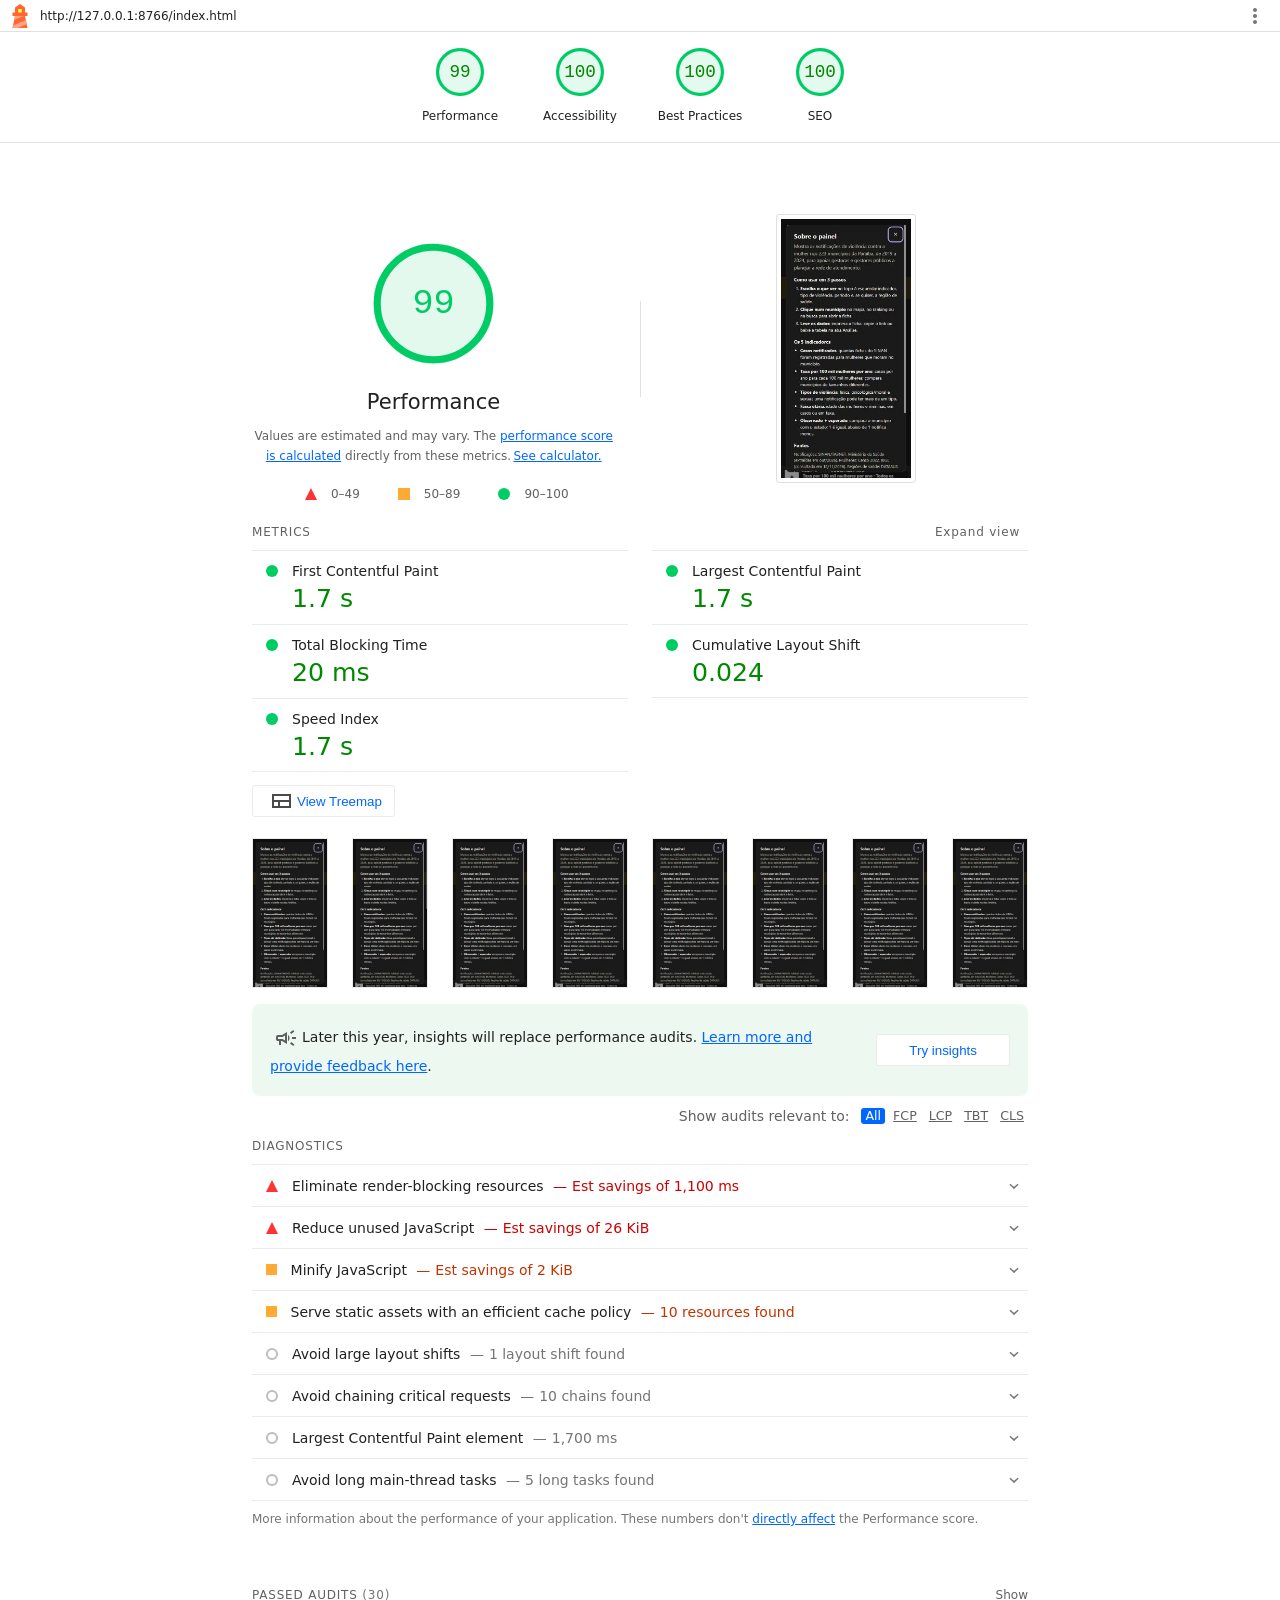
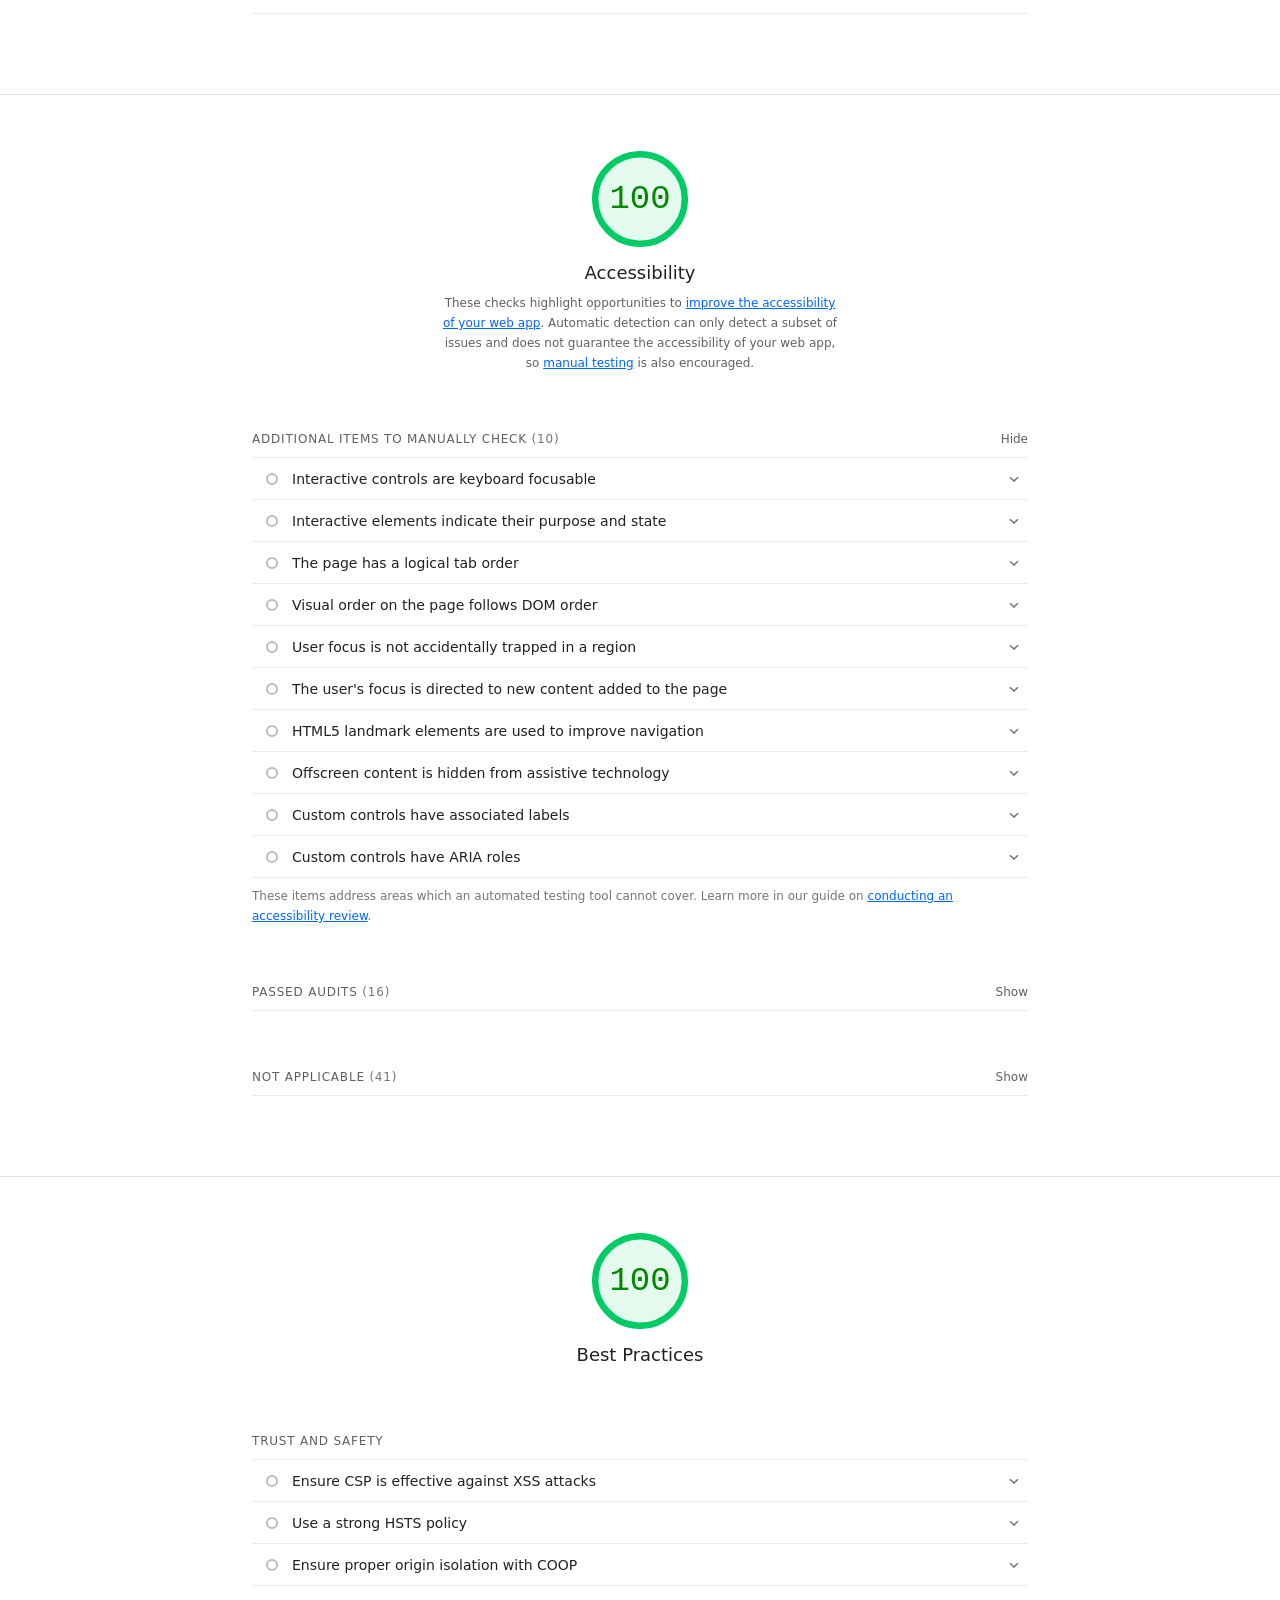
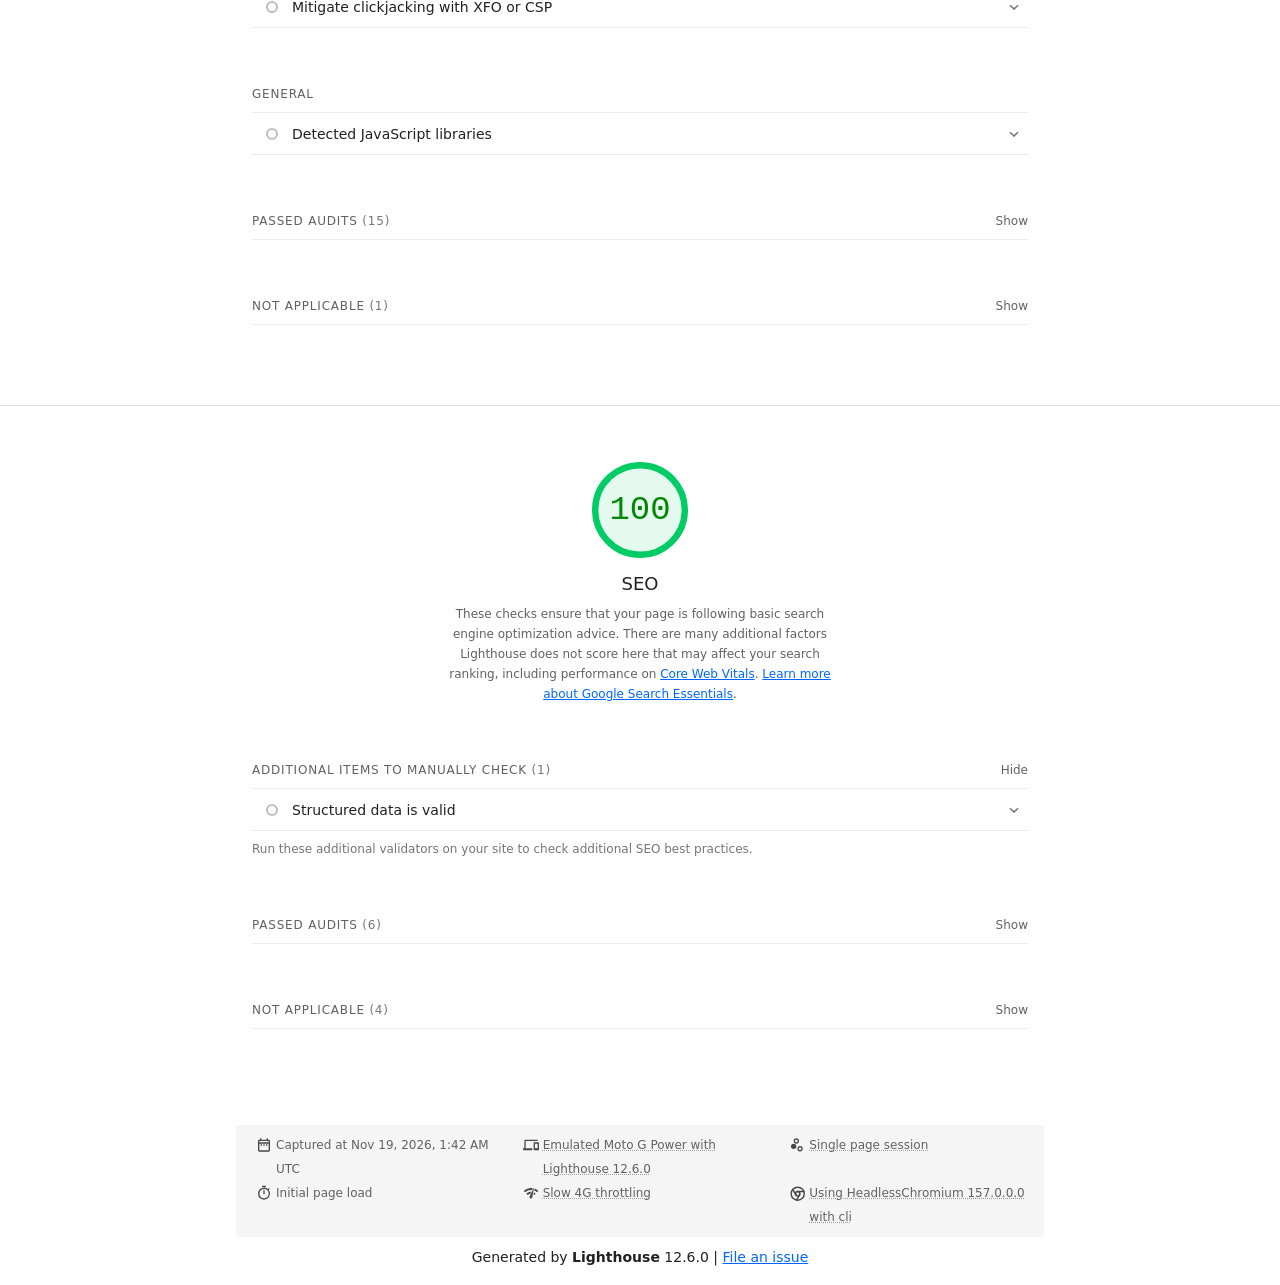
==== docs/lighthouse/lighthouse_celular.report.html @ 04453653 "Qualidade: relatórios do Lighthouse (celular 99, computador 100, acessibilidade 100) Co-Authored-By:" ====
<!--
@license
Copyright 2018 Google LLC
SPDX-License-Identifier: Apache-2.0
-->
<!doctype html>
<html lang="en">
<head>
  <meta charset="utf-8">
  <meta name="viewport" content="width=device-width, initial-scale=1, minimum-scale=1">
  <link rel="icon" href='data:image/svg+xml;utf8,<svg fill="none" xmlns="http://www.w3.org/2000/svg" viewBox="0 0 48 48"><path d="m14 7 10-7 10 7v10h5v7h-5l5 24H9l5-24H9v-7h5V7Z" fill="%23F63"/><path d="M31.561 24H14l-1.689 8.105L31.561 24ZM18.983 48H9l1.022-4.907L35.723 32.27l1.663 7.98L18.983 48Z" fill="%23FFA385"/><path fill="%23FF3" d="M20.5 10h7v7h-7z"/></svg>'>
  <title>Lighthouse Report</title>
  <style>body {margin: 0}</style>
</head>
<body>
  <noscript>Lighthouse report requires JavaScript. Please enable.</noscript>

  <div id="lh-log"></div>

  <script>window.__LIGHTHOUSE_JSON__ = {"lighthouseVersion":"12.6.0","requestedUrl":"http://127.0.0.1:8766/index.html","mainDocumentUrl":"http://127.0.0.1:8766/index.html","finalDisplayedUrl":"http://127.0.0.1:8766/index.html","finalUrl":"http://127.0.0.1:8766/index.html","fetchTime":"2026-11-19T01:42:43.142Z","gatherMode":"navigation","runWarnings":[],"userAgent":"Mozilla/5.0 (Windows NT 10.0; Win64; x64) AppleWebKit/537.36 (KHTML, like Gecko) HeadlessChrome/157.0.0.0 Safari/537.36","environment":{"networkUserAgent":"Mozilla/5.0 (Linux; Android 11; moto g power (2022)) AppleWebKit/537.36 (KHTML, like Gecko) Chrome/119.0.0.0 Mobile Safari/537.36","hostUserAgent":"Mozilla/5.0 (Windows NT 10.0; Win64; x64) AppleWebKit/537.36 (KHTML, like Gecko) HeadlessChrome/157.0.0.0 Safari/537.36","benchmarkIndex":2734.5,"credits":{"axe-core":"4.14.1"}},"audits":{"is-on-https":{"id":"is-on-https","title":"Uses HTTPS","description":"All sites should be protected with HTTPS, even ones that don't handle sensitive data. This includes avoiding [mixed content](https://developers.google.com/web/fundamentals/security/prevent-mixed-content/what-is-mixed-content), where some resources are loaded over HTTP despite the initial request being served over HTTPS. HTTPS prevents intruders from tampering with or passively listening in on the communications between your app and your users, and is a prerequisite for HTTP/2 and many new web platform APIs. [Learn more about HTTPS](https://developer.chrome.com/docs/lighthouse/pwa/is-on-https/).","score":1,"scoreDisplayMode":"binary","details":{"type":"table","headings":[],"items":[]}},"redirects-http":{"id":"redirects-http","title":"Redirects HTTP traffic to HTTPS","description":"Make sure that you redirect all HTTP traffic to HTTPS in order to enable secure web features for all your users. [Learn more](https://developer.chrome.com/docs/lighthouse/pwa/redirects-http/).","score":null,"scoreDisplayMode":"notApplicable"},"viewport":{"id":"viewport","title":"Has a `\u003cmeta name=\"viewport\">` tag with `width` or `initial-scale`","description":"A `\u003cmeta name=\"viewport\">` not only optimizes your app for mobile screen sizes, but also prevents [a 300 millisecond delay to user input](https://developer.chrome.com/blog/300ms-tap-delay-gone-away/). [Learn more about using the viewport meta tag](https://developer.chrome.com/docs/lighthouse/pwa/viewport/).","score":1,"scoreDisplayMode":"metricSavings","warnings":[],"metricSavings":{"INP":0},"details":{"type":"debugdata","viewportContent":"width=device-width, initial-scale=1"},"guidanceLevel":3},"first-contentful-paint":{"id":"first-contentful-paint","title":"First Contentful Paint","description":"First Contentful Paint marks the time at which the first text or image is painted. [Learn more about the First Contentful Paint metric](https://developer.chrome.com/docs/lighthouse/performance/first-contentful-paint/).","score":0.92,"scoreDisplayMode":"numeric","numericValue":1704.7705999999998,"numericUnit":"millisecond","displayValue":"1.7 s","scoringOptions":{"p10":1800,"median":3000}},"largest-contentful-paint":{"id":"largest-contentful-paint","title":"Largest Contentful Paint","description":"Largest Contentful Paint marks the time at which the largest text or image is painted. [Learn more about the Largest Contentful Paint metric](https://developer.chrome.com/docs/lighthouse/performance/lighthouse-largest-contentful-paint/)","score":0.99,"scoreDisplayMode":"numeric","numericValue":1704.7705999999998,"numericUnit":"millisecond","displayValue":"1.7 s","scoringOptions":{"p10":2500,"median":4000}},"first-meaningful-paint":{"id":"first-meaningful-paint","title":"First Meaningful Paint","description":"First Meaningful Paint measures when the primary content of a page is visible. [Learn more about the First Meaningful Paint metric](https://developer.chrome.com/docs/lighthouse/performance/first-meaningful-paint/).","score":null,"scoreDisplayMode":"notApplicable"},"speed-index":{"id":"speed-index","title":"Speed Index","description":"Speed Index shows how quickly the contents of a page are visibly populated. [Learn more about the Speed Index metric](https://developer.chrome.com/docs/lighthouse/performance/speed-index/).","score":1,"scoreDisplayMode":"numeric","numericValue":1704.7705999999998,"numericUnit":"millisecond","displayValue":"1.7 s","scoringOptions":{"p10":3387,"median":5800}},"screenshot-thumbnails":{"id":"screenshot-thumbnails","title":"Screenshot Thumbnails","description":"This is what the load of your site looked like.","score":1,"scoreDisplayMode":"informative","details":{"type":"filmstrip","scale":3000,"items":[{"timing":375,"timestamp":527697035999,"data":"[data-uri]"},{"timing":750,"timestamp":527697410999,"data":"[data-uri]"},{"timing":1125,"timestamp":527697785999,"data":"[data-uri]"},{"timing":1500,"timestamp":527698160999,"data":"[data-uri]"},{"timing":1875,"timestamp":527698535999,"data":"[data-uri]"},{"timing":2250,"timestamp":527698910999,"data":"[data-uri]"},{"timing":2625,"timestamp":527699285999,"data":"[data-uri]"},{"timing":3000,"timestamp":527699660999,"data":"[data-uri]"}]}},"final-screenshot":{"id":"final-screenshot","title":"Final Screenshot","description":"The last screenshot captured of the pageload.","score":1,"scoreDisplayMode":"informative","details":{"type":"screenshot","timing":771,"timestamp":527697431916,"data":"[data-uri]"}},"total-blocking-time":{"id":"total-blocking-time","title":"Total Blocking Time","description":"Sum of all time periods between FCP and Time to Interactive, when task length exceeded 50ms, expressed in milliseconds. [Learn more about the Total Blocking Time metric](https://developer.chrome.com/docs/lighthouse/performance/lighthouse-total-blocking-time/).","score":1,"scoreDisplayMode":"numeric","numericValue":23.5,"numericUnit":"millisecond","displayValue":"20 ms","scoringOptions":{"p10":200,"median":600}},"max-potential-fid":{"id":"max-potential-fid","title":"Max Potential First Input Delay","description":"The maximum potential First Input Delay that your users could experience is the duration of the longest task. [Learn more about the Maximum Potential First Input Delay metric](https://developer.chrome.com/docs/lighthouse/performance/lighthouse-max-potential-fid/).","score":0.97,"scoreDisplayMode":"numeric","numericValue":95,"numericUnit":"millisecond","displayValue":"100 ms"},"cumulative-layout-shift":{"id":"cumulative-layout-shift","title":"Cumulative Layout Shift","description":"Cumulative Layout Shift measures the movement of visible elements within the viewport. [Learn more about the Cumulative Layout Shift metric](https://web.dev/articles/cls).","score":1,"scoreDisplayMode":"numeric","numericValue":0.02432370635101868,"numericUnit":"unitless","displayValue":"0.024","scoringOptions":{"p10":0.1,"median":0.25},"details":{"type":"debugdata","items":[{"cumulativeLayoutShiftMainFrame":0.02432370635101868,"newEngineResultDiffered":false}]}},"errors-in-console":{"id":"errors-in-console","title":"No browser errors logged to the console","description":"Errors logged to the console indicate unresolved problems. They can come from network request failures and other browser concerns. [Learn more about this errors in console diagnostic audit](https://developer.chrome.com/docs/lighthouse/best-practices/errors-in-console/)","score":1,"scoreDisplayMode":"binary","details":{"type":"table","headings":[],"items":[]}},"server-response-time":{"id":"server-response-time","title":"Initial server response time was short","description":"Keep the server response time for the main document short because all other requests depend on it. [Learn more about the Time to First Byte metric](https://developer.chrome.com/docs/lighthouse/performance/time-to-first-byte/).","score":1,"scoreDisplayMode":"metricSavings","numericValue":1.9749999999999999,"numericUnit":"millisecond","displayValue":"Root document took 0 ms","metricSavings":{"FCP":0,"LCP":0},"details":{"type":"opportunity","headings":[{"key":"url","valueType":"url","label":"URL"},{"key":"responseTime","valueType":"timespanMs","label":"Time Spent"}],"items":[{"url":"http://127.0.0.1:8766/index.html","responseTime":1.9749999999999999}],"overallSavingsMs":0},"guidanceLevel":1},"interactive":{"id":"interactive","title":"Time to Interactive","description":"Time to Interactive is the amount of time it takes for the page to become fully interactive. [Learn more about the Time to Interactive metric](https://developer.chrome.com/docs/lighthouse/performance/interactive/).","score":1,"scoreDisplayMode":"numeric","numericValue":1780.4206,"numericUnit":"millisecond","displayValue":"1.8 s"},"user-timings":{"id":"user-timings","title":"User Timing marks and measures","description":"Consider instrumenting your app with the User Timing API to measure your app's real-world performance during key user experiences. [Learn more about User Timing marks](https://developer.chrome.com/docs/lighthouse/performance/user-timings/).","score":null,"scoreDisplayMode":"notApplicable","details":{"type":"table","headings":[],"items":[]},"guidanceLevel":2},"critical-request-chains":{"id":"critical-request-chains","title":"Avoid chaining critical requests","description":"The Critical Request Chains below show you what resources are loaded with a high priority. Consider reducing the length of chains, reducing the download size of resources, or deferring the download of unnecessary resources to improve page load. [Learn how to avoid chaining critical requests](https://developer.chrome.com/docs/lighthouse/performance/critical-request-chains/).","score":1,"scoreDisplayMode":"informative","displayValue":"10 chains found","details":{"type":"criticalrequestchain","chains":{"FB4151B02E7CF14CB440B45CE5017329":{"request":{"url":"http://127.0.0.1:8766/index.html","startTime":527696.663494,"endTime":527696.667336,"responseReceivedTime":527696.6666979999,"transferSize":3953},"children":{"17608.2":{"request":{"url":"http://127.0.0.1:8766/vendor/leaflet.css","startTime":527696.718888,"endTime":527696.726354,"responseReceivedTime":527696.724907,"transferSize":3715}},"17608.3":{"request":{"url":"http://127.0.0.1:8766/css/painel.css","startTime":527696.719732,"endTime":527696.734173,"responseReceivedTime":527696.7304290001,"transferSize":4608}},"17608.4":{"request":{"url":"http://127.0.0.1:8766/vendor/leaflet.js","startTime":527696.719912,"endTime":527696.74662,"responseReceivedTime":527696.744663,"transferSize":42635}},"17608.5":{"request":{"url":"http://127.0.0.1:8766/js/util.js","startTime":527696.720072,"endTime":527696.7319,"responseReceivedTime":527696.730045,"transferSize":1732}},"17608.6":{"request":{"url":"http://127.0.0.1:8766/js/dados.js","startTime":527696.720244,"endTime":527696.733187,"responseReceivedTime":527696.730612,"transferSize":1110}},"17608.7":{"request":{"url":"http://127.0.0.1:8766/js/calculo.js","startTime":527696.720382,"endTime":527696.734567,"responseReceivedTime":527696.732077,"transferSize":4270}},"17608.8":{"request":{"url":"http://127.0.0.1:8766/js/mapa.js","startTime":527696.720494,"endTime":527696.738745,"responseReceivedTime":527696.735766,"transferSize":10889}},"17608.9":{"request":{"url":"http://127.0.0.1:8766/js/analise.js","startTime":527696.725404,"endTime":527696.744458,"responseReceivedTime":527696.7414390001,"transferSize":6427}},"17608.10":{"request":{"url":"http://127.0.0.1:8766/js/tour.js","startTime":527696.727202,"endTime":527696.7399,"responseReceivedTime":527696.738947,"transferSize":1739}},"17608.11":{"request":{"url":"http://127.0.0.1:8766/js/app.js","startTime":527696.727529,"endTime":527696.740486,"responseReceivedTime":527696.739375,"transferSize":2545}}}}},"longestChain":{"duration":83.12600004673004,"length":2,"transferSize":42635}},"guidanceLevel":1},"redirects":{"id":"redirects","title":"Avoid multiple page redirects","description":"Redirects introduce additional delays before the page can be loaded. [Learn how to avoid page redirects](https://developer.chrome.com/docs/lighthouse/performance/redirects/).","score":1,"scoreDisplayMode":"metricSavings","numericValue":0,"numericUnit":"millisecond","displayValue":"","metricSavings":{"LCP":0,"FCP":0},"details":{"type":"opportunity","headings":[],"items":[],"overallSavingsMs":0},"guidanceLevel":2},"image-aspect-ratio":{"id":"image-aspect-ratio","title":"Displays images with correct aspect ratio","description":"Image display dimensions should match natural aspect ratio. [Learn more about image aspect ratio](https://developer.chrome.com/docs/lighthouse/best-practices/image-aspect-ratio/).","score":1,"scoreDisplayMode":"binary","details":{"type":"table","headings":[],"items":[]}},"image-size-responsive":{"id":"image-size-responsive","title":"Serves images with appropriate resolution","description":"Image natural dimensions should be proportional to the display size and the pixel ratio to maximize image clarity. [Learn how to provide responsive images](https://web.dev/articles/serve-responsive-images).","score":1,"scoreDisplayMode":"binary","details":{"type":"table","headings":[],"items":[]}},"deprecations":{"id":"deprecations","title":"Avoids deprecated APIs","description":"Deprecated APIs will eventually be removed from the browser. [Learn more about deprecated APIs](https://developer.chrome.com/docs/lighthouse/best-practices/deprecations/).","score":1,"scoreDisplayMode":"binary","details":{"type":"table","headings":[],"items":[]}},"third-party-cookies":{"id":"third-party-cookies","title":"Avoids third-party cookies","description":"Third-party cookies may be blocked in some contexts. [Learn more about preparing for third-party cookie restrictions](https://privacysandbox.google.com/cookies/prepare/overview).","score":1,"scoreDisplayMode":"binary","details":{"type":"table","headings":[],"items":[]}},"mainthread-work-breakdown":{"id":"mainthread-work-breakdown","title":"Minimizes main-thread work","description":"Consider reducing the time spent parsing, compiling and executing JS. You may find delivering smaller JS payloads helps with this. [Learn how to minimize main-thread work](https://developer.chrome.com/docs/lighthouse/performance/mainthread-work-breakdown/)","score":1,"scoreDisplayMode":"metricSavings","numericValue":1152.3839999999998,"numericUnit":"millisecond","displayValue":"1.2 s","metricSavings":{"TBT":0},"details":{"type":"table","headings":[{"key":"groupLabel","valueType":"text","label":"Category"},{"key":"duration","valueType":"ms","granularity":1,"label":"Time Spent"}],"items":[{"group":"other","groupLabel":"Other","duration":464.048000000001},{"group":"styleLayout","groupLabel":"Style & Layout","duration":339.84},{"group":"scriptEvaluation","groupLabel":"Script Evaluation","duration":255.53199999999896},{"group":"paintCompositeRender","groupLabel":"Rendering","duration":47.04399999999999},{"group":"scriptParseCompile","groupLabel":"Script Parsing & Compilation","duration":22.192},{"group":"parseHTML","groupLabel":"Parse HTML & CSS","duration":21.235999999999997},{"group":"garbageCollection","groupLabel":"Garbage Collection","duration":2.492000000000001}],"sortedBy":["duration"]},"guidanceLevel":1},"bootup-time":{"id":"bootup-time","title":"JavaScript execution time","description":"Consider reducing the time spent parsing, compiling, and executing JS. You may find delivering smaller JS payloads helps with this. [Learn how to reduce Javascript execution time](https://developer.chrome.com/docs/lighthouse/performance/bootup-time/).","score":1,"scoreDisplayMode":"metricSavings","numericValue":263.379999999999,"numericUnit":"millisecond","displayValue":"0.3 s","metricSavings":{"TBT":50},"details":{"type":"table","headings":[{"key":"url","valueType":"url","label":"URL"},{"key":"total","granularity":1,"valueType":"ms","label":"Total CPU Time"},{"key":"scripting","granularity":1,"valueType":"ms","label":"Script Evaluation"},{"key":"scriptParseCompile","granularity":1,"valueType":"ms","label":"Script Parse"}],"items":[{"url":"http://127.0.0.1:8766/index.html","total":395.03600000000006,"scripting":5.303999999999999,"scriptParseCompile":0.7120000000000001},{"url":"Unattributable","total":331.17200000000116,"scripting":5.588,"scriptParseCompile":0},{"url":"http://127.0.0.1:8766/vendor/leaflet.js","total":265.15999999999894,"scripting":226.79999999999893,"scriptParseCompile":11.592},{"url":"http://127.0.0.1:8766/js/app.js","total":123.676,"scripting":12.284,"scriptParseCompile":1.1}],"summary":{"wastedMs":263.379999999999},"sortedBy":["total"]},"guidanceLevel":1},"uses-rel-preconnect":{"id":"uses-rel-preconnect","title":"Preconnect to required origins","description":"Consider adding `preconnect` or `dns-prefetch` resource hints to establish early connections to important third-party origins. [Learn how to preconnect to required origins](https://developer.chrome.com/docs/lighthouse/performance/uses-rel-preconnect/).","score":1,"scoreDisplayMode":"metricSavings","numericValue":0,"numericUnit":"millisecond","displayValue":"","warnings":[],"metricSavings":{"LCP":0,"FCP":0},"details":{"type":"opportunity","headings":[],"items":[],"overallSavingsMs":0,"sortedBy":["wastedMs"]},"guidanceLevel":3},"font-display":{"id":"font-display","title":"All text remains visible during webfont loads","description":"Leverage the `font-display` CSS feature to ensure text is user-visible while webfonts are loading. [Learn more about `font-display`](https://developer.chrome.com/docs/lighthouse/performance/font-display/).","score":1,"scoreDisplayMode":"metricSavings","warnings":[],"details":{"type":"table","headings":[],"items":[]},"guidanceLevel":3},"diagnostics":{"id":"diagnostics","title":"Diagnostics","description":"Collection of useful page vitals.","score":1,"scoreDisplayMode":"informative","details":{"type":"debugdata","items":[{"numRequests":12,"numScripts":8,"numStylesheets":2,"numFonts":0,"numTasks":429,"numTasksOver10ms":7,"numTasksOver25ms":4,"numTasksOver50ms":0,"numTasksOver100ms":0,"numTasksOver500ms":0,"rtt":0.1212,"throughput":65494596.07728475,"maxRtt":0.1212,"maxServerLatency":5.8853,"totalByteWeight":143163,"totalTaskTime":288.0959999999994,"mainDocumentTransferSize":3953}]}},"network-requests":{"id":"network-requests","title":"Network Requests","description":"Lists the network requests that were made during page load.","score":1,"scoreDisplayMode":"informative","details":{"type":"table","headings":[{"key":"url","valueType":"url","label":"URL"},{"key":"protocol","valueType":"text","label":"Protocol"},{"key":"networkRequestTime","valueType":"ms","granularity":1,"label":"Network Request Time"},{"key":"networkEndTime","valueType":"ms","granularity":1,"label":"Network End Time"},{"key":"transferSize","valueType":"bytes","displayUnit":"kb","granularity":1,"label":"Transfer Size"},{"key":"resourceSize","valueType":"bytes","displayUnit":"kb","granularity":1,"label":"Resource Size"},{"key":"statusCode","valueType":"text","label":"Status Code"},{"key":"mimeType","valueType":"text","label":"MIME Type"},{"key":"resourceType","valueType":"text","label":"Resource Type"}],"items":[{"url":"http://127.0.0.1:8766/index.html","sessionTargetType":"page","protocol":"http/1.0","rendererStartTime":0,"networkRequestTime":1.2439998984336853,"networkEndTime":5.085999965667725,"finished":true,"transferSize":3953,"resourceSize":11628,"statusCode":200,"mimeType":"text/html","resourceType":"Document","priority":"VeryHigh","experimentalFromMainFrame":true,"entity":"127.0.0.1"},{"url":"http://127.0.0.1:8766/vendor/leaflet.css","sessionTargetType":"page","protocol":"http/1.0","rendererStartTime":51.81400001049042,"networkRequestTime":56.63799995183945,"networkEndTime":64.10399997234344,"finished":true,"transferSize":3715,"resourceSize":14806,"statusCode":200,"mimeType":"text/css","resourceType":"Stylesheet","priority":"VeryHigh","experimentalFromMainFrame":true,"entity":"127.0.0.1"},{"url":"http://127.0.0.1:8766/css/painel.css","sessionTargetType":"page","protocol":"http/1.0","rendererStartTime":52.25399994850159,"networkRequestTime":57.48199999332428,"networkEndTime":71.92299991846085,"finished":true,"transferSize":4608,"resourceSize":16748,"statusCode":200,"mimeType":"text/css","resourceType":"Stylesheet","priority":"VeryHigh","experimentalFromMainFrame":true,"entity":"127.0.0.1"},{"url":"http://127.0.0.1:8766/vendor/leaflet.js","sessionTargetType":"page","protocol":"http/1.0","rendererStartTime":52.401999950408936,"networkRequestTime":57.66199994087219,"networkEndTime":84.36999994516373,"finished":true,"transferSize":42635,"resourceSize":147552,"statusCode":200,"mimeType":"text/javascript","resourceType":"Script","priority":"High","experimentalFromMainFrame":true,"entity":"127.0.0.1"},{"url":"http://127.0.0.1:8766/js/util.js","sessionTargetType":"page","protocol":"http/1.0","rendererStartTime":52.526999950408936,"networkRequestTime":57.821999967098236,"networkEndTime":69.64999997615814,"finished":true,"transferSize":1732,"resourceSize":3003,"statusCode":200,"mimeType":"text/javascript","resourceType":"Script","priority":"High","experimentalFromMainFrame":true,"entity":"127.0.0.1"},{"url":"http://127.0.0.1:8766/js/dados.js","sessionTargetType":"page","protocol":"http/1.0","rendererStartTime":52.60900002717972,"networkRequestTime":57.993999898433685,"networkEndTime":70.93699997663498,"finished":true,"transferSize":1110,"resourceSize":1781,"statusCode":200,"mimeType":"text/javascript","resourceType":"Script","priority":"High","experimentalFromMainFrame":true,"entity":"127.0.0.1"},{"url":"http://127.0.0.1:8766/js/calculo.js","sessionTargetType":"page","protocol":"http/1.0","rendererStartTime":52.70399993658066,"networkRequestTime":58.13199990987778,"networkEndTime":72.31699991226196,"finished":true,"transferSize":4270,"resourceSize":11664,"statusCode":200,"mimeType":"text/javascript","resourceType":"Script","priority":"High","experimentalFromMainFrame":true,"entity":"127.0.0.1"},{"url":"http://127.0.0.1:8766/js/mapa.js","sessionTargetType":"page","protocol":"http/1.0","rendererStartTime":52.79699993133545,"networkRequestTime":58.24399995803833,"networkEndTime":76.49499994516373,"finished":true,"transferSize":10889,"resourceSize":32581,"statusCode":200,"mimeType":"text/javascript","resourceType":"Script","priority":"High","experimentalFromMainFrame":true,"entity":"127.0.0.1"},{"url":"http://127.0.0.1:8766/js/analise.js","sessionTargetType":"page","protocol":"http/1.0","rendererStartTime":52.908999979496,"networkRequestTime":63.153999984264374,"networkEndTime":82.20799988508224,"finished":true,"transferSize":6427,"resourceSize":16881,"statusCode":200,"mimeType":"text/javascript","resourceType":"Script","priority":"High","experimentalFromMainFrame":true,"entity":"127.0.0.1"},{"url":"http://127.0.0.1:8766/js/tour.js","sessionTargetType":"page","protocol":"http/1.0","rendererStartTime":53.058999955654144,"networkRequestTime":64.95199990272522,"networkEndTime":77.64999997615814,"finished":true,"transferSize":1739,"resourceSize":3639,"statusCode":200,"mimeType":"text/javascript","resourceType":"Script","priority":"High","experimentalFromMainFrame":true,"entity":"127.0.0.1"},{"url":"http://127.0.0.1:8766/js/app.js","sessionTargetType":"page","protocol":"http/1.0","rendererStartTime":53.235000014305115,"networkRequestTime":65.27899998426437,"networkEndTime":78.23599988222122,"finished":true,"transferSize":2545,"resourceSize":5692,"statusCode":200,"mimeType":"text/javascript","resourceType":"Script","priority":"High","experimentalFromMainFrame":true,"entity":"127.0.0.1"},{"url":"http://127.0.0.1:8766/dados.json","sessionTargetType":"page","protocol":"http/1.0","rendererStartTime":169.8329999446869,"networkRequestTime":170.43999987840652,"networkEndTime":222.9759999513626,"finished":true,"transferSize":59540,"resourceSize":259544,"statusCode":200,"mimeType":"application/json","resourceType":"Fetch","priority":"High","experimentalFromMainFrame":true,"entity":"127.0.0.1"}],"debugData":{"type":"debugdata","networkStartTimeTs":527696662250.00006}}},"network-rtt":{"id":"network-rtt","title":"Network Round Trip Times","description":"Network round trip times (RTT) have a large impact on performance. If the RTT to an origin is high, it's an indication that servers closer to the user could improve performance. [Learn more about the Round Trip Time](https://hpbn.co/primer-on-latency-and-bandwidth/).","score":1,"scoreDisplayMode":"informative","numericValue":0.1212,"numericUnit":"millisecond","displayValue":"0 ms","details":{"type":"table","headings":[{"key":"origin","valueType":"text","label":"URL"},{"key":"rtt","valueType":"ms","granularity":1,"label":"Time Spent"}],"items":[{"origin":"http://127.0.0.1:8766","rtt":0.1212}],"sortedBy":["rtt"]}},"network-server-latency":{"id":"network-server-latency","title":"Server Backend Latencies","description":"Server latencies can impact web performance. If the server latency of an origin is high, it's an indication the server is overloaded or has poor backend performance. [Learn more about server response time](https://hpbn.co/primer-on-web-performance/#analyzing-the-resource-waterfall).","score":1,"scoreDisplayMode":"informative","numericValue":5.8853,"numericUnit":"millisecond","displayValue":"10 ms","details":{"type":"table","headings":[{"key":"origin","valueType":"text","label":"URL"},{"key":"serverResponseTime","valueType":"ms","granularity":1,"label":"Time Spent"}],"items":[{"origin":"http://127.0.0.1:8766","serverResponseTime":5.8853}],"sortedBy":["serverResponseTime"]}},"main-thread-tasks":{"id":"main-thread-tasks","title":"Tasks","description":"Lists the toplevel main thread tasks that executed during page load.","score":1,"scoreDisplayMode":"informative","details":{"type":"table","headings":[{"key":"startTime","valueType":"ms","granularity":1,"label":"Start Time"},{"key":"duration","valueType":"ms","granularity":1,"label":"End Time"}],"items":[{"duration":9.178,"startTime":7.886},{"duration":29.521,"startTime":17.079},{"duration":8.58,"startTime":46.624},{"duration":42.932,"startTime":80.356},{"duration":10.817,"startTime":124.478},{"duration":35.528,"startTime":136.171},{"duration":47.745,"startTime":228.981},{"duration":21.394,"startTime":276.759},{"duration":17.126,"startTime":336.139},{"duration":6.604,"startTime":532.065}]}},"metrics":{"id":"metrics","title":"Metrics","description":"Collects all available metrics.","score":1,"scoreDisplayMode":"informative","numericValue":1780,"numericUnit":"millisecond","details":{"type":"debugdata","items":[{"firstContentfulPaint":1705,"largestContentfulPaint":1705,"interactive":1780,"speedIndex":1705,"totalBlockingTime":24,"maxPotentialFID":95,"cumulativeLayoutShift":0.02432370635101868,"cumulativeLayoutShiftMainFrame":0.02432370635101868,"timeToFirstByte":456,"observedTimeOrigin":0,"observedTimeOriginTs":527696660999,"observedNavigationStart":0,"observedNavigationStartTs":527696660999,"observedFirstPaint":180,"observedFirstPaintTs":527696840939,"observedFirstContentfulPaint":180,"observedFirstContentfulPaintTs":527696840939,"observedFirstContentfulPaintAllFrames":180,"observedFirstContentfulPaintAllFramesTs":527696840939,"observedLargestContentfulPaint":210,"observedLargestContentfulPaintTs":527696870967,"observedLargestContentfulPaintAllFrames":210,"observedLargestContentfulPaintAllFramesTs":527696870967,"observedTraceEnd":2581,"observedTraceEndTs":527699241802,"observedLoad":176,"observedLoadTs":527696837134,"observedDomContentLoaded":174,"observedDomContentLoadedTs":527696835381,"observedCumulativeLayoutShift":0.02432370635101868,"observedCumulativeLayoutShiftMainFrame":0.02432370635101868,"observedFirstVisualChange":178,"observedFirstVisualChangeTs":527696838999,"observedLastVisualChange":342,"observedLastVisualChangeTs":527697002999,"observedSpeedIndex":213,"observedSpeedIndexTs":527696874367},{"lcpInvalidated":false}]}},"resource-summary":{"id":"resource-summary","title":"Resources Summary","description":"Aggregates all network requests and groups them by type","score":1,"scoreDisplayMode":"informative","details":{"type":"table","headings":[{"key":"label","valueType":"text","label":"Resource Type"},{"key":"requestCount","valueType":"numeric","label":"Requests"},{"key":"transferSize","valueType":"bytes","label":"Transfer Size"}],"items":[{"resourceType":"total","label":"Total","requestCount":12,"transferSize":143163},{"resourceType":"script","label":"Script","requestCount":8,"transferSize":71347},{"resourceType":"other","label":"Other","requestCount":1,"transferSize":59540},{"resourceType":"stylesheet","label":"Stylesheet","requestCount":2,"transferSize":8323},{"resourceType":"document","label":"Document","requestCount":1,"transferSize":3953},{"resourceType":"image","label":"Image","requestCount":0,"transferSize":0},{"resourceType":"media","label":"Media","requestCount":0,"transferSize":0},{"resourceType":"font","label":"Font","requestCount":0,"transferSize":0},{"resourceType":"third-party","label":"Third-party","requestCount":0,"transferSize":0}]}},"third-party-summary":{"id":"third-party-summary","title":"Minimize third-party usage","description":"Third-party code can significantly impact load performance. Limit the number of redundant third-party providers and try to load third-party code after your page has primarily finished loading. [Learn how to minimize third-party impact](https://developers.google.com/web/fundamentals/performance/optimizing-content-efficiency/loading-third-party-javascript/).","score":null,"scoreDisplayMode":"notApplicable","metricSavings":{"TBT":0},"guidanceLevel":1},"third-party-facades":{"id":"third-party-facades","title":"Lazy load third-party resources with facades","description":"Some third-party embeds can be lazy loaded. Consider replacing them with a facade until they are required. [Learn how to defer third-parties with a facade](https://developer.chrome.com/docs/lighthouse/performance/third-party-facades/).","score":null,"scoreDisplayMode":"notApplicable","metricSavings":{"TBT":0},"guidanceLevel":3},"largest-contentful-paint-element":{"id":"largest-contentful-paint-element","title":"Largest Contentful Paint element","description":"This is the largest contentful element painted within the viewport. [Learn more about the Largest Contentful Paint element](https://developer.chrome.com/docs/lighthouse/performance/lighthouse-largest-contentful-paint/)","score":1,"scoreDisplayMode":"informative","displayValue":"1,700 ms","metricSavings":{"LCP":0},"details":{"type":"list","items":[{"type":"table","headings":[{"key":"node","valueType":"node","label":"Element"}],"items":[{"node":{"type":"node","lhId":"page-0-P","path":"1,HTML,1,BODY,7,DIALOG,2,P","selector":"body > dialog#sobre > p.lead","boundingRect":{"top":75,"bottom":165,"left":41,"right":371,"width":330,"height":90},"snippet":"\u003cp class=\"lead\">","nodeLabel":"Mostra as notificações de violência contra a mulher nos 223 municípios da Paraí…"}}]},{"type":"table","headings":[{"key":"phase","valueType":"text","label":"Phase"},{"key":"percent","valueType":"text","label":"% of LCP"},{"key":"timing","valueType":"ms","label":"Timing"}],"items":[{"phase":"TTFB","timing":455.8853,"percent":"27%"},{"phase":"Load Delay","timing":0,"percent":"0%"},{"phase":"Load Time","timing":0,"percent":"0%"},{"phase":"Render Delay","timing":1248.8853,"percent":"73%"}]}]},"guidanceLevel":1},"lcp-lazy-loaded":{"id":"lcp-lazy-loaded","title":"Largest Contentful Paint image was not lazily loaded","description":"Above-the-fold images that are lazily loaded render later in the page lifecycle, which can delay the largest contentful paint. [Learn more about optimal lazy loading](https://web.dev/articles/lcp-lazy-loading).","score":null,"scoreDisplayMode":"notApplicable","metricSavings":{"LCP":0},"guidanceLevel":3},"layout-shifts":{"id":"layout-shifts","title":"Avoid large layout shifts","description":"These are the largest layout shifts observed on the page. Each table item represents a single layout shift, and shows the element that shifted the most. Below each item are possible root causes that led to the layout shift. Some of these layout shifts may not be included in the CLS metric value due to [windowing](https://web.dev/articles/cls#what_is_cls). [Learn how to improve CLS](https://web.dev/articles/optimize-cls)","score":1,"scoreDisplayMode":"informative","displayValue":"1 layout shift found","metricSavings":{"CLS":0.024},"details":{"type":"table","headings":[{"key":"node","valueType":"node","subItemsHeading":{"key":"extra"},"label":"Element"},{"key":"score","valueType":"numeric","subItemsHeading":{"key":"cause","valueType":"text"},"granularity":0.001,"label":"Layout shift score"}],"items":[{"node":{"type":"node","lhId":"page-1-DIV","path":"1,HTML,1,BODY,3,MAIN,0,SECTION,1,DIV,1,DIV","selector":"main#conteudo > section#v-mapa > div#mapwrap > div#map","boundingRect":{"top":786,"bottom":1296,"left":0,"right":412,"width":412,"height":510},"snippet":"\u003cdiv id=\"map\" role=\"region\" aria-label=\"Mapa dos municípios da Paraíba. Tab percorre os municípios em ordem alfabé…\" class=\"leaflet-container leaflet-touch leaflet-retina leaflet-fade-anim leaflet-g…\" tabindex=\"0\">","nodeLabel":"+\n−"},"score":0.02432370635101868}]},"guidanceLevel":2},"long-tasks":{"id":"long-tasks","title":"Avoid long main-thread tasks","description":"Lists the longest tasks on the main thread, useful for identifying worst contributors to input delay. [Learn how to avoid long main-thread tasks](https://web.dev/articles/optimize-long-tasks)","score":1,"scoreDisplayMode":"informative","displayValue":"5 long tasks found","metricSavings":{"TBT":0},"details":{"type":"table","headings":[{"key":"url","valueType":"url","label":"URL"},{"key":"startTime","valueType":"ms","granularity":1,"label":"Start Time"},{"key":"duration","valueType":"ms","granularity":1,"label":"Duration"}],"items":[{"url":"Unattributable","duration":118,"startTime":607.8853},{"url":"http://127.0.0.1:8766/vendor/leaflet.js","duration":95,"startTime":1704.7705999999998},{"url":"http://127.0.0.1:8766/index.html","duration":86,"startTime":726.8853},{"url":"http://127.0.0.1:8766/js/util.js","duration":71,"startTime":1217.6559},{"url":"http://127.0.0.1:8766/index.html","duration":69,"startTime":812.8853}],"sortedBy":["duration"],"skipSumming":["startTime"],"debugData":{"type":"debugdata","urls":["Unattributable","http://127.0.0.1:8766/vendor/leaflet.js","http://127.0.0.1:8766/index.html","http://127.0.0.1:8766/js/util.js"],"tasks":[{"urlIndex":0,"startTime":607.9,"duration":118,"other":118},{"urlIndex":1,"startTime":1704.8,"duration":95,"other":95,"scriptEvaluation":0},{"urlIndex":2,"startTime":726.9,"duration":86,"other":86,"paintCompositeRender":0,"scriptEvaluation":0,"styleLayout":0},{"urlIndex":3,"startTime":1217.7,"duration":71,"other":71,"parseHTML":0},{"urlIndex":2,"startTime":812.9,"duration":69,"other":69,"paintCompositeRender":0,"styleLayout":0}]}},"guidanceLevel":1},"non-composited-animations":{"id":"non-composited-animations","title":"Avoid non-composited animations","description":"Animations which are not composited can be janky and increase CLS. [Learn how to avoid non-composited animations](https://developer.chrome.com/docs/lighthouse/performance/non-composited-animations/)","score":null,"scoreDisplayMode":"notApplicable","metricSavings":{"CLS":0},"details":{"type":"table","headings":[],"items":[]},"guidanceLevel":2},"unsized-images":{"id":"unsized-images","title":"Image elements have explicit `width` and `height`","description":"Set an explicit width and height on image elements to reduce layout shifts and improve CLS. [Learn how to set image dimensions](https://web.dev/articles/optimize-cls#images_without_dimensions)","score":1,"scoreDisplayMode":"metricSavings","metricSavings":{"CLS":0},"details":{"type":"table","headings":[],"items":[]},"guidanceLevel":4},"valid-source-maps":{"id":"valid-source-maps","title":"Page has valid source maps","description":"Source maps translate minified code to the original source code. This helps developers debug in production. In addition, Lighthouse is able to provide further insights. Consider deploying source maps to take advantage of these benefits. [Learn more about source maps](https://developer.chrome.com/docs/devtools/javascript/source-maps/).","score":1,"scoreDisplayMode":"binary","details":{"type":"table","headings":[{"key":"scriptUrl","valueType":"url","subItemsHeading":{"key":"error"},"label":"URL"},{"key":"sourceMapUrl","valueType":"url","label":"Map URL"}],"items":[{"scriptUrl":"http://127.0.0.1:8766/vendor/leaflet.js","sourceMapUrl":"http://127.0.0.1:8766/vendor/leaflet.js.map","subItems":{"type":"subitems","items":[{"error":"Error: Failed fetching source map (404)"}]}}]}},"prioritize-lcp-image":{"id":"prioritize-lcp-image","title":"Preload Largest Contentful Paint image","description":"If the LCP element is dynamically added to the page, you should preload the image in order to improve LCP. [Learn more about preloading LCP elements](https://web.dev/articles/optimize-lcp#optimize_when_the_resource_is_discovered).","score":null,"scoreDisplayMode":"notApplicable","metricSavings":{"LCP":0},"guidanceLevel":4},"csp-xss":{"id":"csp-xss","title":"Ensure CSP is effective against XSS attacks","description":"A strong Content Security Policy (CSP) significantly reduces the risk of cross-site scripting (XSS) attacks. [Learn how to use a CSP to prevent XSS](https://developer.chrome.com/docs/lighthouse/best-practices/csp-xss/)","score":1,"scoreDisplayMode":"informative","details":{"type":"table","headings":[{"key":"description","valueType":"text","subItemsHeading":{"key":"description"},"label":"Description"},{"key":"directive","valueType":"code","subItemsHeading":{"key":"directive"},"label":"Directive"},{"key":"severity","valueType":"text","subItemsHeading":{"key":"severity"},"label":"Severity"}],"items":[{"severity":"High","description":"No CSP found in enforcement mode"}]}},"has-hsts":{"id":"has-hsts","title":"Use a strong HSTS policy","description":"Deployment of the HSTS header significantly reduces the risk of downgrading HTTP connections and eavesdropping attacks. A rollout in stages, starting with a low max-age is recommended. [Learn more about using a strong HSTS policy.](https://developer.chrome.com/docs/lighthouse/best-practices/has-hsts)","score":1,"scoreDisplayMode":"informative","details":{"type":"table","headings":[{"key":"description","valueType":"text","subItemsHeading":{"key":"description"},"label":"Description"},{"key":"directive","valueType":"code","subItemsHeading":{"key":"directive"},"label":"Directive"},{"key":"severity","valueType":"text","subItemsHeading":{"key":"severity"},"label":"Severity"}],"items":[{"severity":"High","description":"No HSTS header found"}]}},"origin-isolation":{"id":"origin-isolation","title":"Ensure proper origin isolation with COOP","description":"The Cross-Origin-Opener-Policy (COOP) can be used to isolate the top-level window from other documents such as pop-ups. [Learn more about deploying the COOP header.](https://web.dev/articles/why-coop-coep#coop)","score":1,"scoreDisplayMode":"informative","details":{"type":"table","headings":[{"key":"description","valueType":"text","subItemsHeading":{"key":"description"},"label":"Description"},{"key":"directive","valueType":"code","subItemsHeading":{"key":"directive"},"label":"Directive"},{"key":"severity","valueType":"text","subItemsHeading":{"key":"severity"},"label":"Severity"}],"items":[{"description":"No COOP header found","severity":"High"}]}},"clickjacking-mitigation":{"id":"clickjacking-mitigation","title":"Mitigate clickjacking with XFO or CSP","description":"The `X-Frame-Options` (XFO) header or the `frame-ancestors` directive in the `Content-Security-Policy` (CSP) header control where a page can be embedded. These can mitigate clickjacking attacks by blocking some or all sites from embedding the page. [Learn more about mitigating clickjacking](https://developer.chrome.com/docs/lighthouse/best-practices/clickjacking-mitigation).","score":1,"scoreDisplayMode":"informative","details":{"type":"table","headings":[{"key":"description","valueType":"text","subItemsHeading":{"key":"description"},"label":"Description"},{"key":"severity","valueType":"text","subItemsHeading":{"key":"severity"},"label":"Severity"}],"items":[{"severity":"High","description":"No frame control policy found"}]}},"script-treemap-data":{"id":"script-treemap-data","title":"Script Treemap Data","description":"Used for treemap app","score":1,"scoreDisplayMode":"informative","details":{"type":"treemap-data","nodes":[{"name":"http://127.0.0.1:8766/vendor/leaflet.js","resourceBytes":147552,"encodedBytes":42434,"unusedBytes":93063},{"name":"http://127.0.0.1:8766/js/util.js","resourceBytes":2980,"encodedBytes":1532,"unusedBytes":1940},{"name":"http://127.0.0.1:8766/js/dados.js","resourceBytes":1772,"encodedBytes":911,"unusedBytes":988},{"name":"http://127.0.0.1:8766/js/calculo.js","resourceBytes":11461,"encodedBytes":4070,"unusedBytes":8114},{"name":"http://127.0.0.1:8766/js/mapa.js","resourceBytes":32371,"encodedBytes":10688,"unusedBytes":19790},{"name":"http://127.0.0.1:8766/js/analise.js","resourceBytes":16720,"encodedBytes":6227,"unusedBytes":15919},{"name":"http://127.0.0.1:8766/js/tour.js","resourceBytes":3605,"encodedBytes":1539,"unusedBytes":1622},{"name":"http://127.0.0.1:8766/js/app.js","resourceBytes":5672,"encodedBytes":2345,"unusedBytes":1150}]}},"accesskeys":{"id":"accesskeys","title":"`[accesskey]` values are unique","description":"Access keys let users quickly focus a part of the page. For proper navigation, each access key must be unique. [Learn more about access keys](https://dequeuniversity.com/rules/axe/4.10/accesskeys).","score":null,"scoreDisplayMode":"notApplicable"},"aria-allowed-attr":{"id":"aria-allowed-attr","title":"`[aria-*]` attributes match their roles","description":"Each ARIA `role` supports a specific subset of `aria-*` attributes. Mismatching these invalidates the `aria-*` attributes. [Learn how to match ARIA attributes to their roles](https://dequeuniversity.com/rules/axe/4.10/aria-allowed-attr).","score":1,"scoreDisplayMode":"binary","details":{"type":"table","headings":[],"items":[]}},"aria-allowed-role":{"id":"aria-allowed-role","title":"Uses ARIA roles only on compatible elements","description":"Many HTML elements can only be assigned certain ARIA roles. Using ARIA roles where they are not allowed can interfere with the accessibility of the web page. [Learn more about ARIA roles](https://dequeuniversity.com/rules/axe/4.10/aria-allowed-role).","score":1,"scoreDisplayMode":"binary","details":{"type":"table","headings":[],"items":[]}},"aria-command-name":{"id":"aria-command-name","title":"`button`, `link`, and `menuitem` elements have accessible names","description":"When an element doesn't have an accessible name, screen readers announce it with a generic name, making it unusable for users who rely on screen readers. [Learn how to make command elements more accessible](https://dequeuniversity.com/rules/axe/4.10/aria-command-name).","score":null,"scoreDisplayMode":"notApplicable"},"aria-conditional-attr":{"id":"aria-conditional-attr","title":"ARIA attributes are used as specified for the element's role","description":"Some ARIA attributes are only allowed on an element under certain conditions. [Learn more about conditional ARIA attributes](https://dequeuniversity.com/rules/axe/4.10/aria-conditional-attr).","score":1,"scoreDisplayMode":"binary","details":{"type":"table","headings":[],"items":[]}},"aria-deprecated-role":{"id":"aria-deprecated-role","title":"Deprecated ARIA roles were not used","description":"Deprecated ARIA roles may not be processed correctly by assistive technology. [Learn more about deprecated ARIA roles](https://dequeuniversity.com/rules/axe/4.10/aria-deprecated-role).","score":null,"scoreDisplayMode":"notApplicable"},"aria-dialog-name":{"id":"aria-dialog-name","title":"Elements with `role=\"dialog\"` or `role=\"alertdialog\"` have accessible names.","description":"ARIA dialog elements without accessible names may prevent screen readers users from discerning the purpose of these elements. [Learn how to make ARIA dialog elements more accessible](https://dequeuniversity.com/rules/axe/4.10/aria-dialog-name).","score":null,"scoreDisplayMode":"notApplicable"},"aria-hidden-body":{"id":"aria-hidden-body","title":"`[aria-hidden=\"true\"]` is not present on the document `\u003cbody>`","description":"Assistive technologies, like screen readers, work inconsistently when `aria-hidden=\"true\"` is set on the document `\u003cbody>`. [Learn how `aria-hidden` affects the document body](https://dequeuniversity.com/rules/axe/4.10/aria-hidden-body).","score":1,"scoreDisplayMode":"binary","details":{"type":"table","headings":[],"items":[]}},"aria-hidden-focus":{"id":"aria-hidden-focus","title":"`[aria-hidden=\"true\"]` elements do not contain focusable descendents","description":"Focusable descendents within an `[aria-hidden=\"true\"]` element prevent those interactive elements from being available to users of assistive technologies like screen readers. [Learn how `aria-hidden` affects focusable elements](https://dequeuniversity.com/rules/axe/4.10/aria-hidden-focus).","score":1,"scoreDisplayMode":"binary","details":{"type":"table","headings":[],"items":[]}},"aria-input-field-name":{"id":"aria-input-field-name","title":"ARIA input fields have accessible names","description":"When an input field doesn't have an accessible name, screen readers announce it with a generic name, making it unusable for users who rely on screen readers. [Learn more about input field labels](https://dequeuniversity.com/rules/axe/4.10/aria-input-field-name).","score":null,"scoreDisplayMode":"notApplicable"},"aria-meter-name":{"id":"aria-meter-name","title":"ARIA `meter` elements have accessible names","description":"When a meter element doesn't have an accessible name, screen readers announce it with a generic name, making it unusable for users who rely on screen readers. [Learn how to name `meter` elements](https://dequeuniversity.com/rules/axe/4.10/aria-meter-name).","score":null,"scoreDisplayMode":"notApplicable"},"aria-progressbar-name":{"id":"aria-progressbar-name","title":"ARIA `progressbar` elements have accessible names","description":"When a `progressbar` element doesn't have an accessible name, screen readers announce it with a generic name, making it unusable for users who rely on screen readers. [Learn how to label `progressbar` elements](https://dequeuniversity.com/rules/axe/4.10/aria-progressbar-name).","score":null,"scoreDisplayMode":"notApplicable"},"aria-prohibited-attr":{"id":"aria-prohibited-attr","title":"Elements use only permitted ARIA attributes","description":"Using ARIA attributes in roles where they are prohibited can mean that important information is not communicated to users of assistive technologies. [Learn more about prohibited ARIA roles](https://dequeuniversity.com/rules/axe/4.10/aria-prohibited-attr).","score":1,"scoreDisplayMode":"binary","details":{"type":"table","headings":[],"items":[]}},"aria-required-attr":{"id":"aria-required-attr","title":"`[role]`s have all required `[aria-*]` attributes","description":"Some ARIA roles have required attributes that describe the state of the element to screen readers. [Learn more about roles and required attributes](https://dequeuniversity.com/rules/axe/4.10/aria-required-attr).","score":null,"scoreDisplayMode":"notApplicable"},"aria-required-children":{"id":"aria-required-children","title":"Elements with an ARIA `[role]` that require children to contain a specific `[role]` have all required children.","description":"Some ARIA parent roles must contain specific child roles to perform their intended accessibility functions. [Learn more about roles and required children elements](https://dequeuniversity.com/rules/axe/4.10/aria-required-children).","score":null,"scoreDisplayMode":"notApplicable"},"aria-required-parent":{"id":"aria-required-parent","title":"`[role]`s are contained by their required parent element","description":"Some ARIA child roles must be contained by specific parent roles to properly perform their intended accessibility functions. [Learn more about ARIA roles and required parent element](https://dequeuniversity.com/rules/axe/4.10/aria-required-parent).","score":null,"scoreDisplayMode":"notApplicable"},"aria-roles":{"id":"aria-roles","title":"`[role]` values are valid","description":"ARIA roles must have valid values in order to perform their intended accessibility functions. [Learn more about valid ARIA roles](https://dequeuniversity.com/rules/axe/4.10/aria-roles).","score":null,"scoreDisplayMode":"notApplicable"},"aria-text":{"id":"aria-text","title":"Elements with the `role=text` attribute do not have focusable descendents.","description":"Adding `role=text` around a text node split by markup enables VoiceOver to treat it as one phrase, but the element's focusable descendents will not be announced. [Learn more about the `role=text` attribute](https://dequeuniversity.com/rules/axe/4.10/aria-text).","score":null,"scoreDisplayMode":"notApplicable"},"aria-toggle-field-name":{"id":"aria-toggle-field-name","title":"ARIA toggle fields have accessible names","description":"When a toggle field doesn't have an accessible name, screen readers announce it with a generic name, making it unusable for users who rely on screen readers. [Learn more about toggle fields](https://dequeuniversity.com/rules/axe/4.10/aria-toggle-field-name).","score":null,"scoreDisplayMode":"notApplicable"},"aria-tooltip-name":{"id":"aria-tooltip-name","title":"ARIA `tooltip` elements have accessible names","description":"When a tooltip element doesn't have an accessible name, screen readers announce it with a generic name, making it unusable for users who rely on screen readers. [Learn how to name `tooltip` elements](https://dequeuniversity.com/rules/axe/4.10/aria-tooltip-name).","score":null,"scoreDisplayMode":"notApplicable"},"aria-treeitem-name":{"id":"aria-treeitem-name","title":"ARIA `treeitem` elements have accessible names","description":"When a `treeitem` element doesn't have an accessible name, screen readers announce it with a generic name, making it unusable for users who rely on screen readers. [Learn more about labeling `treeitem` elements](https://dequeuniversity.com/rules/axe/4.10/aria-treeitem-name).","score":null,"scoreDisplayMode":"notApplicable"},"aria-valid-attr-value":{"id":"aria-valid-attr-value","title":"`[aria-*]` attributes have valid values","description":"Assistive technologies, like screen readers, can't interpret ARIA attributes with invalid values. [Learn more about valid values for ARIA attributes](https://dequeuniversity.com/rules/axe/4.10/aria-valid-attr-value).","score":1,"scoreDisplayMode":"binary","details":{"type":"table","headings":[],"items":[]}},"aria-valid-attr":{"id":"aria-valid-attr","title":"`[aria-*]` attributes are valid and not misspelled","description":"Assistive technologies, like screen readers, can't interpret ARIA attributes with invalid names. [Learn more about valid ARIA attributes](https://dequeuniversity.com/rules/axe/4.10/aria-valid-attr).","score":1,"scoreDisplayMode":"binary","details":{"type":"table","headings":[],"items":[]}},"button-name":{"id":"button-name","title":"Buttons have an accessible name","description":"When a button doesn't have an accessible name, screen readers announce it as \"button\", making it unusable for users who rely on screen readers. [Learn how to make buttons more accessible](https://dequeuniversity.com/rules/axe/4.10/button-name).","score":1,"scoreDisplayMode":"binary","details":{"type":"table","headings":[],"items":[]}},"bypass":{"id":"bypass","title":"The page contains a heading, skip link, or landmark region","description":"Adding ways to bypass repetitive content lets keyboard users navigate the page more efficiently. [Learn more about bypass blocks](https://dequeuniversity.com/rules/axe/4.10/bypass).","score":null,"scoreDisplayMode":"notApplicable"},"color-contrast":{"id":"color-contrast","title":"Background and foreground colors have a sufficient contrast ratio","description":"Low-contrast text is difficult or impossible for many users to read. [Learn how to provide sufficient color contrast](https://dequeuniversity.com/rules/axe/4.10/color-contrast).","score":1,"scoreDisplayMode":"binary","details":{"type":"table","headings":[],"items":[]}},"definition-list":{"id":"definition-list","title":"`\u003cdl>`'s contain only properly-ordered `\u003cdt>` and `\u003cdd>` groups, `\u003cscript>`, `\u003ctemplate>` or `\u003cdiv>` elements.","description":"When definition lists are not properly marked up, screen readers may produce confusing or inaccurate output. [Learn how to structure definition lists correctly](https://dequeuniversity.com/rules/axe/4.10/definition-list).","score":null,"scoreDisplayMode":"notApplicable"},"dlitem":{"id":"dlitem","title":"Definition list items are wrapped in `\u003cdl>` elements","description":"Definition list items (`\u003cdt>` and `\u003cdd>`) must be wrapped in a parent `\u003cdl>` element to ensure that screen readers can properly announce them. [Learn how to structure definition lists correctly](https://dequeuniversity.com/rules/axe/4.10/dlitem).","score":null,"scoreDisplayMode":"notApplicable"},"document-title":{"id":"document-title","title":"Document has a `\u003ctitle>` element","description":"The title gives screen reader users an overview of the page, and search engine users rely on it heavily to determine if a page is relevant to their search. [Learn more about document titles](https://dequeuniversity.com/rules/axe/4.10/document-title).","score":null,"scoreDisplayMode":"notApplicable"},"duplicate-id-aria":{"id":"duplicate-id-aria","title":"ARIA IDs are unique","description":"The value of an ARIA ID must be unique to prevent other instances from being overlooked by assistive technologies. [Learn how to fix duplicate ARIA IDs](https://dequeuniversity.com/rules/axe/4.10/duplicate-id-aria).","score":null,"scoreDisplayMode":"notApplicable"},"empty-heading":{"id":"empty-heading","title":"All heading elements contain content.","description":"A heading with no content or inaccessible text prevent screen reader users from accessing information on the page's structure. [Learn more about headings](https://dequeuniversity.com/rules/axe/4.10/empty-heading).","score":null,"scoreDisplayMode":"notApplicable"},"form-field-multiple-labels":{"id":"form-field-multiple-labels","title":"No form fields have multiple labels","description":"Form fields with multiple labels can be confusingly announced by assistive technologies like screen readers which use either the first, the last, or all of the labels. [Learn how to use form labels](https://dequeuniversity.com/rules/axe/4.10/form-field-multiple-labels).","score":null,"scoreDisplayMode":"notApplicable"},"frame-title":{"id":"frame-title","title":"`\u003cframe>` or `\u003ciframe>` elements have a title","description":"Screen reader users rely on frame titles to describe the contents of frames. [Learn more about frame titles](https://dequeuniversity.com/rules/axe/4.10/frame-title).","score":null,"scoreDisplayMode":"notApplicable"},"heading-order":{"id":"heading-order","title":"Heading elements appear in a sequentially-descending order","description":"Properly ordered headings that do not skip levels convey the semantic structure of the page, making it easier to navigate and understand when using assistive technologies. [Learn more about heading order](https://dequeuniversity.com/rules/axe/4.10/heading-order).","score":1,"scoreDisplayMode":"binary","details":{"type":"table","headings":[],"items":[]}},"html-has-lang":{"id":"html-has-lang","title":"`\u003chtml>` element has a `[lang]` attribute","description":"If a page doesn't specify a `lang` attribute, a screen reader assumes that the page is in the default language that the user chose when setting up the screen reader. If the page isn't actually in the default language, then the screen reader might not announce the page's text correctly. [Learn more about the `lang` attribute](https://dequeuniversity.com/rules/axe/4.10/html-has-lang).","score":null,"scoreDisplayMode":"notApplicable"},"html-lang-valid":{"id":"html-lang-valid","title":"`\u003chtml>` element has a valid value for its `[lang]` attribute","description":"Specifying a valid [BCP 47 language](https://www.w3.org/International/questions/qa-choosing-language-tags#question) helps screen readers announce text properly. [Learn how to use the `lang` attribute](https://dequeuniversity.com/rules/axe/4.10/html-lang-valid).","score":null,"scoreDisplayMode":"notApplicable"},"html-xml-lang-mismatch":{"id":"html-xml-lang-mismatch","title":"`\u003chtml>` element has an `[xml:lang]` attribute with the same base language as the `[lang]` attribute.","description":"If the webpage does not specify a consistent language, then the screen reader might not announce the page's text correctly. [Learn more about the `lang` attribute](https://dequeuniversity.com/rules/axe/4.10/html-xml-lang-mismatch).","score":null,"scoreDisplayMode":"notApplicable"},"identical-links-same-purpose":{"id":"identical-links-same-purpose","title":"Identical links have the same purpose.","description":"Links with the same destination should have the same description, to help users understand the link's purpose and decide whether to follow it. [Learn more about identical links](https://dequeuniversity.com/rules/axe/4.10/identical-links-same-purpose).","score":null,"scoreDisplayMode":"notApplicable"},"image-alt":{"id":"image-alt","title":"Image elements have `[alt]` attributes","description":"Informative elements should aim for short, descriptive alternate text. Decorative elements can be ignored with an empty alt attribute. [Learn more about the `alt` attribute](https://dequeuniversity.com/rules/axe/4.10/image-alt).","score":null,"scoreDisplayMode":"notApplicable"},"image-redundant-alt":{"id":"image-redundant-alt","title":"Image elements do not have `[alt]` attributes that are redundant text.","description":"Informative elements should aim for short, descriptive alternative text. Alternative text that is exactly the same as the text adjacent to the link or image is potentially confusing for screen reader users, because the text will be read twice. [Learn more about the `alt` attribute](https://dequeuniversity.com/rules/axe/4.10/image-redundant-alt).","score":null,"scoreDisplayMode":"notApplicable"},"input-button-name":{"id":"input-button-name","title":"Input buttons have discernible text.","description":"Adding discernable and accessible text to input buttons may help screen reader users understand the purpose of the input button. [Learn more about input buttons](https://dequeuniversity.com/rules/axe/4.10/input-button-name).","score":null,"scoreDisplayMode":"notApplicable"},"input-image-alt":{"id":"input-image-alt","title":"`\u003cinput type=\"image\">` elements have `[alt]` text","description":"When an image is being used as an `\u003cinput>` button, providing alternative text can help screen reader users understand the purpose of the button. [Learn about input image alt text](https://dequeuniversity.com/rules/axe/4.10/input-image-alt).","score":null,"scoreDisplayMode":"notApplicable"},"label-content-name-mismatch":{"id":"label-content-name-mismatch","title":"Elements with visible text labels have matching accessible names.","description":"Visible text labels that do not match the accessible name can result in a confusing experience for screen reader users. [Learn more about accessible names](https://dequeuniversity.com/rules/axe/4.10/label-content-name-mismatch).","score":1,"scoreDisplayMode":"binary","details":{"type":"table","headings":[],"items":[]}},"label":{"id":"label","title":"Form elements have associated labels","description":"Labels ensure that form controls are announced properly by assistive technologies, like screen readers. [Learn more about form element labels](https://dequeuniversity.com/rules/axe/4.10/label).","score":null,"scoreDisplayMode":"notApplicable"},"landmark-one-main":{"id":"landmark-one-main","title":"Document has a main landmark.","description":"One main landmark helps screen reader users navigate a web page. [Learn more about landmarks](https://dequeuniversity.com/rules/axe/4.10/landmark-one-main).","score":null,"scoreDisplayMode":"notApplicable"},"link-name":{"id":"link-name","title":"Links have a discernible name","description":"Link text (and alternate text for images, when used as links) that is discernible, unique, and focusable improves the navigation experience for screen reader users. [Learn how to make links accessible](https://dequeuniversity.com/rules/axe/4.10/link-name).","score":null,"scoreDisplayMode":"notApplicable"},"link-in-text-block":{"id":"link-in-text-block","title":"Links are distinguishable without relying on color.","description":"Low-contrast text is difficult or impossible for many users to read. Link text that is discernible improves the experience for users with low vision. [Learn how to make links distinguishable](https://dequeuniversity.com/rules/axe/4.10/link-in-text-block).","score":1,"scoreDisplayMode":"binary","details":{"type":"table","headings":[],"items":[]}},"list":{"id":"list","title":"Lists contain only `\u003cli>` elements and script supporting elements (`\u003cscript>` and `\u003ctemplate>`).","description":"Screen readers have a specific way of announcing lists. Ensuring proper list structure aids screen reader output. [Learn more about proper list structure](https://dequeuniversity.com/rules/axe/4.10/list).","score":1,"scoreDisplayMode":"binary","details":{"type":"table","headings":[],"items":[]}},"listitem":{"id":"listitem","title":"List items (`\u003cli>`) are contained within `\u003cul>`, `\u003col>` or `\u003cmenu>` parent elements","description":"Screen readers require list items (`\u003cli>`) to be contained within a parent `\u003cul>`, `\u003col>` or `\u003cmenu>` to be announced properly. [Learn more about proper list structure](https://dequeuniversity.com/rules/axe/4.10/listitem).","score":1,"scoreDisplayMode":"binary","details":{"type":"table","headings":[],"items":[]}},"meta-refresh":{"id":"meta-refresh","title":"The document does not use `\u003cmeta http-equiv=\"refresh\">`","description":"Users do not expect a page to refresh automatically, and doing so will move focus back to the top of the page. This may create a frustrating or confusing experience. [Learn more about the refresh meta tag](https://dequeuniversity.com/rules/axe/4.10/meta-refresh).","score":null,"scoreDisplayMode":"notApplicable"},"meta-viewport":{"id":"meta-viewport","title":"`[user-scalable=\"no\"]` is not used in the `\u003cmeta name=\"viewport\">` element and the `[maximum-scale]` attribute is not less than 5.","description":"Disabling zooming is problematic for users with low vision who rely on screen magnification to properly see the contents of a web page. [Learn more about the viewport meta tag](https://dequeuniversity.com/rules/axe/4.10/meta-viewport).","score":1,"scoreDisplayMode":"binary","details":{"type":"table","headings":[],"items":[]}},"object-alt":{"id":"object-alt","title":"`\u003cobject>` elements have alternate text","description":"Screen readers cannot translate non-text content. Adding alternate text to `\u003cobject>` elements helps screen readers convey meaning to users. [Learn more about alt text for `object` elements](https://dequeuniversity.com/rules/axe/4.10/object-alt).","score":null,"scoreDisplayMode":"notApplicable"},"select-name":{"id":"select-name","title":"Select elements have associated label elements.","description":"Form elements without effective labels can create frustrating experiences for screen reader users. [Learn more about the `select` element](https://dequeuniversity.com/rules/axe/4.10/select-name).","score":null,"scoreDisplayMode":"notApplicable"},"skip-link":{"id":"skip-link","title":"Skip links are focusable.","description":"Including a skip link can help users skip to the main content to save time. [Learn more about skip links](https://dequeuniversity.com/rules/axe/4.10/skip-link).","score":null,"scoreDisplayMode":"notApplicable"},"tabindex":{"id":"tabindex","title":"No element has a `[tabindex]` value greater than 0","description":"A value greater than 0 implies an explicit navigation ordering. Although technically valid, this often creates frustrating experiences for users who rely on assistive technologies. [Learn more about the `tabindex` attribute](https://dequeuniversity.com/rules/axe/4.10/tabindex).","score":null,"scoreDisplayMode":"notApplicable"},"table-duplicate-name":{"id":"table-duplicate-name","title":"Tables have different content in the summary attribute and `\u003ccaption>`.","description":"The summary attribute should describe the table structure, while `\u003ccaption>` should have the onscreen title. Accurate table mark-up helps users of screen readers. [Learn more about summary and caption](https://dequeuniversity.com/rules/axe/4.10/table-duplicate-name).","score":null,"scoreDisplayMode":"notApplicable"},"table-fake-caption":{"id":"table-fake-caption","title":"Tables use `\u003ccaption>` instead of cells with the `[colspan]` attribute to indicate a caption.","description":"Screen readers have features to make navigating tables easier. Ensuring that tables use the actual caption element instead of cells with the `[colspan]` attribute may improve the experience for screen reader users. [Learn more about captions](https://dequeuniversity.com/rules/axe/4.10/table-fake-caption).","score":null,"scoreDisplayMode":"notApplicable"},"target-size":{"id":"target-size","title":"Touch targets have sufficient size and spacing.","description":"Touch targets with sufficient size and spacing help users who may have difficulty targeting small controls to activate the targets. [Learn more about touch targets](https://dequeuniversity.com/rules/axe/4.10/target-size).","score":1,"scoreDisplayMode":"binary","details":{"type":"table","headings":[],"items":[]}},"td-has-header":{"id":"td-has-header","title":"`\u003ctd>` elements in a large `\u003ctable>` have one or more table headers.","description":"Screen readers have features to make navigating tables easier. Ensuring that `\u003ctd>` elements in a large table (3 or more cells in width and height) have an associated table header may improve the experience for screen reader users. [Learn more about table headers](https://dequeuniversity.com/rules/axe/4.10/td-has-header).","score":null,"scoreDisplayMode":"notApplicable"},"td-headers-attr":{"id":"td-headers-attr","title":"Cells in a `\u003ctable>` element that use the `[headers]` attribute refer to table cells within the same table.","description":"Screen readers have features to make navigating tables easier. Ensuring `\u003ctd>` cells using the `[headers]` attribute only refer to other cells in the same table may improve the experience for screen reader users. [Learn more about the `headers` attribute](https://dequeuniversity.com/rules/axe/4.10/td-headers-attr).","score":null,"scoreDisplayMode":"notApplicable"},"th-has-data-cells":{"id":"th-has-data-cells","title":"`\u003cth>` elements and elements with `[role=\"columnheader\"/\"rowheader\"]` have data cells they describe.","description":"Screen readers have features to make navigating tables easier. Ensuring table headers always refer to some set of cells may improve the experience for screen reader users. [Learn more about table headers](https://dequeuniversity.com/rules/axe/4.10/th-has-data-cells).","score":null,"scoreDisplayMode":"notApplicable"},"valid-lang":{"id":"valid-lang","title":"`[lang]` attributes have a valid value","description":"Specifying a valid [BCP 47 language](https://www.w3.org/International/questions/qa-choosing-language-tags#question) on elements helps ensure that text is pronounced correctly by a screen reader. [Learn how to use the `lang` attribute](https://dequeuniversity.com/rules/axe/4.10/valid-lang).","score":null,"scoreDisplayMode":"notApplicable"},"video-caption":{"id":"video-caption","title":"`\u003cvideo>` elements contain a `\u003ctrack>` element with `[kind=\"captions\"]`","description":"When a video provides a caption it is easier for deaf and hearing impaired users to access its information. [Learn more about video captions](https://dequeuniversity.com/rules/axe/4.10/video-caption).","score":null,"scoreDisplayMode":"notApplicable"},"custom-controls-labels":{"id":"custom-controls-labels","title":"Custom controls have associated labels","description":"Custom interactive controls have associated labels, provided by aria-label or aria-labelledby. [Learn more about custom controls and labels](https://developer.chrome.com/docs/lighthouse/accessibility/custom-controls-labels/).","score":null,"scoreDisplayMode":"manual"},"custom-controls-roles":{"id":"custom-controls-roles","title":"Custom controls have ARIA roles","description":"Custom interactive controls have appropriate ARIA roles. [Learn how to add roles to custom controls](https://developer.chrome.com/docs/lighthouse/accessibility/custom-control-roles/).","score":null,"scoreDisplayMode":"manual"},"focus-traps":{"id":"focus-traps","title":"User focus is not accidentally trapped in a region","description":"A user can tab into and out of any control or region without accidentally trapping their focus. [Learn how to avoid focus traps](https://developer.chrome.com/docs/lighthouse/accessibility/focus-traps/).","score":null,"scoreDisplayMode":"manual"},"focusable-controls":{"id":"focusable-controls","title":"Interactive controls are keyboard focusable","description":"Custom interactive controls are keyboard focusable and display a focus indicator. [Learn how to make custom controls focusable](https://developer.chrome.com/docs/lighthouse/accessibility/focusable-controls/).","score":null,"scoreDisplayMode":"manual"},"interactive-element-affordance":{"id":"interactive-element-affordance","title":"Interactive elements indicate their purpose and state","description":"Interactive elements, such as links and buttons, should indicate their state and be distinguishable from non-interactive elements. [Learn how to decorate interactive elements with affordance hints](https://developer.chrome.com/docs/lighthouse/accessibility/interactive-element-affordance/).","score":null,"scoreDisplayMode":"manual"},"logical-tab-order":{"id":"logical-tab-order","title":"The page has a logical tab order","description":"Tabbing through the page follows the visual layout. Users cannot focus elements that are offscreen. [Learn more about logical tab ordering](https://developer.chrome.com/docs/lighthouse/accessibility/logical-tab-order/).","score":null,"scoreDisplayMode":"manual"},"managed-focus":{"id":"managed-focus","title":"The user's focus is directed to new content added to the page","description":"If new content, such as a dialog, is added to the page, the user's focus is directed to it. [Learn how to direct focus to new content](https://developer.chrome.com/docs/lighthouse/accessibility/managed-focus/).","score":null,"scoreDisplayMode":"manual"},"offscreen-content-hidden":{"id":"offscreen-content-hidden","title":"Offscreen content is hidden from assistive technology","description":"Offscreen content is hidden with display: none or aria-hidden=true. [Learn how to properly hide offscreen content](https://developer.chrome.com/docs/lighthouse/accessibility/offscreen-content-hidden/).","score":null,"scoreDisplayMode":"manual"},"use-landmarks":{"id":"use-landmarks","title":"HTML5 landmark elements are used to improve navigation","description":"Landmark elements (`\u003cmain>`, `\u003cnav>`, etc.) are used to improve the keyboard navigation of the page for assistive technology. [Learn more about landmark elements](https://developer.chrome.com/docs/lighthouse/accessibility/use-landmarks/).","score":null,"scoreDisplayMode":"manual"},"visual-order-follows-dom":{"id":"visual-order-follows-dom","title":"Visual order on the page follows DOM order","description":"DOM order matches the visual order, improving navigation for assistive technology. [Learn more about DOM and visual ordering](https://developer.chrome.com/docs/lighthouse/accessibility/visual-order-follows-dom/).","score":null,"scoreDisplayMode":"manual"},"uses-long-cache-ttl":{"id":"uses-long-cache-ttl","title":"Serve static assets with an efficient cache policy","description":"A long cache lifetime can speed up repeat visits to your page. [Learn more about efficient cache policies](https://developer.chrome.com/docs/lighthouse/performance/uses-long-cache-ttl/).","score":0.5,"scoreDisplayMode":"metricSavings","numericValue":63735.99999999999,"numericUnit":"byte","displayValue":"10 resources found","details":{"type":"table","headings":[{"key":"url","valueType":"url","label":"URL"},{"key":"cacheLifetimeMs","valueType":"ms","label":"Cache TTL","displayUnit":"duration"},{"key":"totalBytes","valueType":"bytes","label":"Transfer Size","displayUnit":"kb","granularity":1}],"items":[{"url":"http://127.0.0.1:8766/vendor/leaflet.js","debugData":{"type":"debugdata","max-age":3600},"cacheLifetimeMs":3600000,"cacheHitProbability":0.2,"totalBytes":42635,"wastedBytes":34108},{"url":"http://127.0.0.1:8766/js/mapa.js","debugData":{"type":"debugdata","max-age":3600},"cacheLifetimeMs":3600000,"cacheHitProbability":0.2,"totalBytes":10889,"wastedBytes":8711.2},{"url":"http://127.0.0.1:8766/js/analise.js","debugData":{"type":"debugdata","max-age":3600},"cacheLifetimeMs":3600000,"cacheHitProbability":0.2,"totalBytes":6427,"wastedBytes":5141.6},{"url":"http://127.0.0.1:8766/css/painel.css","debugData":{"type":"debugdata","max-age":3600},"cacheLifetimeMs":3600000,"cacheHitProbability":0.2,"totalBytes":4608,"wastedBytes":3686.4},{"url":"http://127.0.0.1:8766/js/calculo.js","debugData":{"type":"debugdata","max-age":3600},"cacheLifetimeMs":3600000,"cacheHitProbability":0.2,"totalBytes":4270,"wastedBytes":3416},{"url":"http://127.0.0.1:8766/vendor/leaflet.css","debugData":{"type":"debugdata","max-age":3600},"cacheLifetimeMs":3600000,"cacheHitProbability":0.2,"totalBytes":3715,"wastedBytes":2972},{"url":"http://127.0.0.1:8766/js/app.js","debugData":{"type":"debugdata","max-age":3600},"cacheLifetimeMs":3600000,"cacheHitProbability":0.2,"totalBytes":2545,"wastedBytes":2036},{"url":"http://127.0.0.1:8766/js/tour.js","debugData":{"type":"debugdata","max-age":3600},"cacheLifetimeMs":3600000,"cacheHitProbability":0.2,"totalBytes":1739,"wastedBytes":1391.2},{"url":"http://127.0.0.1:8766/js/util.js","debugData":{"type":"debugdata","max-age":3600},"cacheLifetimeMs":3600000,"cacheHitProbability":0.2,"totalBytes":1732,"wastedBytes":1385.6000000000001},{"url":"http://127.0.0.1:8766/js/dados.js","debugData":{"type":"debugdata","max-age":3600},"cacheLifetimeMs":3600000,"cacheHitProbability":0.2,"totalBytes":1110,"wastedBytes":888}],"summary":{"wastedBytes":63735.99999999999},"sortedBy":["totalBytes"],"skipSumming":["cacheLifetimeMs"]},"guidanceLevel":3},"total-byte-weight":{"id":"total-byte-weight","title":"Avoids enormous network payloads","description":"Large network payloads cost users real money and are highly correlated with long load times. [Learn how to reduce payload sizes](https://developer.chrome.com/docs/lighthouse/performance/total-byte-weight/).","score":1,"scoreDisplayMode":"metricSavings","numericValue":143163,"numericUnit":"byte","displayValue":"Total size was 140 KiB","details":{"type":"table","headings":[{"key":"url","valueType":"url","label":"URL"},{"key":"totalBytes","valueType":"bytes","label":"Transfer Size"}],"items":[{"url":"http://127.0.0.1:8766/dados.json","totalBytes":59540},{"url":"http://127.0.0.1:8766/vendor/leaflet.js","totalBytes":42635},{"url":"http://127.0.0.1:8766/js/mapa.js","totalBytes":10889},{"url":"http://127.0.0.1:8766/js/analise.js","totalBytes":6427},{"url":"http://127.0.0.1:8766/css/painel.css","totalBytes":4608},{"url":"http://127.0.0.1:8766/js/calculo.js","totalBytes":4270},{"url":"http://127.0.0.1:8766/index.html","totalBytes":3953},{"url":"http://127.0.0.1:8766/vendor/leaflet.css","totalBytes":3715},{"url":"http://127.0.0.1:8766/js/app.js","totalBytes":2545},{"url":"http://127.0.0.1:8766/js/tour.js","totalBytes":1739}],"sortedBy":["totalBytes"]},"guidanceLevel":1},"offscreen-images":{"id":"offscreen-images","title":"Defer offscreen images","description":"Consider lazy-loading offscreen and hidden images after all critical resources have finished loading to lower time to interactive. [Learn how to defer offscreen images](https://developer.chrome.com/docs/lighthouse/performance/offscreen-images/).","score":1,"scoreDisplayMode":"metricSavings","numericValue":0,"numericUnit":"millisecond","displayValue":"","warnings":[],"metricSavings":{"FCP":0,"LCP":0},"details":{"type":"opportunity","headings":[],"items":[],"overallSavingsMs":0,"overallSavingsBytes":0,"sortedBy":["wastedBytes"],"debugData":{"type":"debugdata","metricSavings":{"FCP":0,"LCP":0}}},"guidanceLevel":2},"render-blocking-resources":{"id":"render-blocking-resources","title":"Eliminate render-blocking resources","description":"Resources are blocking the first paint of your page. Consider delivering critical JS/CSS inline and deferring all non-critical JS/styles. [Learn how to eliminate render-blocking resources](https://developer.chrome.com/docs/lighthouse/performance/render-blocking-resources/).","score":0,"scoreDisplayMode":"metricSavings","numericValue":1096,"numericUnit":"millisecond","displayValue":"Est savings of 1,100 ms","metricSavings":{"FCP":1100,"LCP":1100},"details":{"type":"opportunity","headings":[{"key":"url","valueType":"url","label":"URL"},{"key":"totalBytes","valueType":"bytes","label":"Transfer Size"},{"key":"wastedMs","valueType":"timespanMs","label":"Est Savings"}],"items":[{"url":"http://127.0.0.1:8766/vendor/leaflet.js","totalBytes":42635,"wastedMs":1056},{"url":"http://127.0.0.1:8766/js/analise.js","totalBytes":6427,"wastedMs":306},{"url":"http://127.0.0.1:8766/js/mapa.js","totalBytes":10889,"wastedMs":456},{"url":"http://127.0.0.1:8766/js/app.js","totalBytes":2545,"wastedMs":156},{"url":"http://127.0.0.1:8766/js/tour.js","totalBytes":1739,"wastedMs":156},{"url":"http://127.0.0.1:8766/js/calculo.js","totalBytes":4270,"wastedMs":306},{"url":"http://127.0.0.1:8766/js/dados.js","totalBytes":1110,"wastedMs":306},{"url":"http://127.0.0.1:8766/js/util.js","totalBytes":1732,"wastedMs":306},{"url":"http://127.0.0.1:8766/css/painel.css","totalBytes":4608,"wastedMs":456},{"url":"http://127.0.0.1:8766/vendor/leaflet.css","totalBytes":3715,"wastedMs":156}],"overallSavingsMs":1096},"guidanceLevel":2},"unminified-css":{"id":"unminified-css","title":"Minify CSS","description":"Minifying CSS files can reduce network payload sizes. [Learn how to minify CSS](https://developer.chrome.com/docs/lighthouse/performance/unminified-css/).","score":1,"scoreDisplayMode":"metricSavings","numericValue":0,"numericUnit":"millisecond","displayValue":"","metricSavings":{"FCP":0,"LCP":0},"details":{"type":"opportunity","headings":[],"items":[],"overallSavingsMs":0,"overallSavingsBytes":0,"sortedBy":["wastedBytes"],"debugData":{"type":"debugdata","metricSavings":{"FCP":0,"LCP":0}}},"guidanceLevel":3},"unminified-javascript":{"id":"unminified-javascript","title":"Minify JavaScript","description":"Minifying JavaScript files can reduce payload sizes and script parse time. [Learn how to minify JavaScript](https://developer.chrome.com/docs/lighthouse/performance/unminified-javascript/).","score":0.5,"scoreDisplayMode":"metricSavings","numericValue":0,"numericUnit":"millisecond","displayValue":"Est savings of 2 KiB","warnings":[],"metricSavings":{"FCP":0,"LCP":0},"details":{"type":"opportunity","headings":[{"key":"url","valueType":"url","label":"URL"},{"key":"totalBytes","valueType":"bytes","label":"Transfer Size"},{"key":"wastedBytes","valueType":"bytes","label":"Est Savings"}],"items":[{"url":"http://127.0.0.1:8766/js/mapa.js","totalBytes":10688,"wastedBytes":2254,"wastedPercent":21.08677520002471}],"overallSavingsMs":0,"overallSavingsBytes":2254,"sortedBy":["wastedBytes"],"debugData":{"type":"debugdata","metricSavings":{"FCP":0,"LCP":0}}},"guidanceLevel":3},"unused-css-rules":{"id":"unused-css-rules","title":"Reduce unused CSS","description":"Reduce unused rules from stylesheets and defer CSS not used for above-the-fold content to decrease bytes consumed by network activity. [Learn how to reduce unused CSS](https://developer.chrome.com/docs/lighthouse/performance/unused-css-rules/).","score":1,"scoreDisplayMode":"metricSavings","numericValue":0,"numericUnit":"millisecond","displayValue":"","metricSavings":{"FCP":0,"LCP":0},"details":{"type":"opportunity","headings":[],"items":[],"overallSavingsMs":0,"overallSavingsBytes":0,"sortedBy":["wastedBytes"],"debugData":{"type":"debugdata","metricSavings":{"FCP":0,"LCP":0}}},"guidanceLevel":1},"unused-javascript":{"id":"unused-javascript","title":"Reduce unused JavaScript","description":"Reduce unused JavaScript and defer loading scripts until they are required to decrease bytes consumed by network activity. [Learn how to reduce unused JavaScript](https://developer.chrome.com/docs/lighthouse/performance/unused-javascript/).","score":0,"scoreDisplayMode":"metricSavings","numericValue":300,"numericUnit":"millisecond","displayValue":"Est savings of 26 KiB","metricSavings":{"FCP":300,"LCP":300},"details":{"type":"opportunity","headings":[{"key":"url","valueType":"url","subItemsHeading":{"key":"source","valueType":"code"},"label":"URL"},{"key":"totalBytes","valueType":"bytes","subItemsHeading":{"key":"sourceBytes"},"label":"Transfer Size"},{"key":"wastedBytes","valueType":"bytes","subItemsHeading":{"key":"sourceWastedBytes"},"label":"Est Savings"}],"items":[{"url":"http://127.0.0.1:8766/vendor/leaflet.js","totalBytes":42434,"wastedBytes":26764,"wastedPercent":63.07132400780742}],"overallSavingsMs":300,"overallSavingsBytes":26764,"sortedBy":["wastedBytes"],"debugData":{"type":"debugdata","metricSavings":{"FCP":300,"LCP":300}}},"guidanceLevel":1},"modern-image-formats":{"id":"modern-image-formats","title":"Serve images in next-gen formats","description":"Image formats like WebP and AVIF often provide better compression than PNG or JPEG, which means faster downloads and less data consumption. [Learn more about modern image formats](https://developer.chrome.com/docs/lighthouse/performance/uses-webp-images/).","score":1,"scoreDisplayMode":"metricSavings","numericValue":0,"numericUnit":"millisecond","displayValue":"","warnings":[],"metricSavings":{"FCP":0,"LCP":0},"details":{"type":"opportunity","headings":[],"items":[],"overallSavingsMs":0,"overallSavingsBytes":0,"sortedBy":["wastedBytes"],"debugData":{"type":"debugdata","metricSavings":{"FCP":0,"LCP":0}}},"guidanceLevel":3},"uses-optimized-images":{"id":"uses-optimized-images","title":"Efficiently encode images","description":"Optimized images load faster and consume less cellular data. [Learn how to efficiently encode images](https://developer.chrome.com/docs/lighthouse/performance/uses-optimized-images/).","score":1,"scoreDisplayMode":"metricSavings","numericValue":0,"numericUnit":"millisecond","displayValue":"","warnings":[],"metricSavings":{"FCP":0,"LCP":0},"details":{"type":"opportunity","headings":[],"items":[],"overallSavingsMs":0,"overallSavingsBytes":0,"sortedBy":["wastedBytes"],"debugData":{"type":"debugdata","metricSavings":{"FCP":0,"LCP":0}}},"guidanceLevel":2},"uses-text-compression":{"id":"uses-text-compression","title":"Enable text compression","description":"Text-based resources should be served with compression (gzip, deflate or brotli) to minimize total network bytes. [Learn more about text compression](https://developer.chrome.com/docs/lighthouse/performance/uses-text-compression/).","score":1,"scoreDisplayMode":"metricSavings","numericValue":0,"numericUnit":"millisecond","displayValue":"","metricSavings":{"FCP":0,"LCP":0},"details":{"type":"opportunity","headings":[],"items":[],"overallSavingsMs":0,"overallSavingsBytes":0,"sortedBy":["wastedBytes"],"debugData":{"type":"debugdata","metricSavings":{"FCP":0,"LCP":0}}},"guidanceLevel":3},"uses-responsive-images":{"id":"uses-responsive-images","title":"Properly size images","description":"Serve images that are appropriately-sized to save cellular data and improve load time. [Learn how to size images](https://developer.chrome.com/docs/lighthouse/performance/uses-responsive-images/).","score":1,"scoreDisplayMode":"metricSavings","numericValue":0,"numericUnit":"millisecond","displayValue":"","metricSavings":{"FCP":0,"LCP":0},"details":{"type":"opportunity","headings":[],"items":[],"overallSavingsMs":0,"overallSavingsBytes":0,"sortedBy":["wastedBytes"],"debugData":{"type":"debugdata","metricSavings":{"FCP":0,"LCP":0}}},"guidanceLevel":2},"efficient-animated-content":{"id":"efficient-animated-content","title":"Use video formats for animated content","description":"Large GIFs are inefficient for delivering animated content. Consider using MPEG4/WebM videos for animations and PNG/WebP for static images instead of GIF to save network bytes. [Learn more about efficient video formats](https://developer.chrome.com/docs/lighthouse/performance/efficient-animated-content/)","score":1,"scoreDisplayMode":"metricSavings","numericValue":0,"numericUnit":"millisecond","displayValue":"","metricSavings":{"FCP":0,"LCP":0},"details":{"type":"opportunity","headings":[],"items":[],"overallSavingsMs":0,"overallSavingsBytes":0,"sortedBy":["wastedBytes"],"debugData":{"type":"debugdata","metricSavings":{"FCP":0,"LCP":0}}},"guidanceLevel":3},"duplicated-javascript":{"id":"duplicated-javascript","title":"Remove duplicate modules in JavaScript bundles","description":"Remove large, duplicate JavaScript modules from bundles to reduce unnecessary bytes consumed by network activity. ","score":1,"scoreDisplayMode":"metricSavings","numericValue":0,"numericUnit":"millisecond","displayValue":"","metricSavings":{"FCP":0,"LCP":0},"details":{"type":"opportunity","headings":[],"items":[],"overallSavingsMs":0,"overallSavingsBytes":0,"sortedBy":["wastedBytes"],"debugData":{"type":"debugdata","metricSavings":{"FCP":0,"LCP":0}}},"guidanceLevel":2},"legacy-javascript":{"id":"legacy-javascript","title":"Avoid serving legacy JavaScript to modern browsers","description":"Polyfills and transforms enable legacy browsers to use new JavaScript features. However, many aren't necessary for modern browsers. Consider modifying your JavaScript build process to not transpile [Baseline](https://web.dev/baseline) features, unless you know you must support legacy browsers. [Learn why most sites can deploy ES6+ code without transpiling](https://philipwalton.com/articles/the-state-of-es5-on-the-web/)","score":1,"scoreDisplayMode":"metricSavings","numericValue":0,"numericUnit":"millisecond","displayValue":"","warnings":[],"metricSavings":{"FCP":0,"LCP":0},"details":{"type":"opportunity","headings":[],"items":[],"overallSavingsMs":0,"overallSavingsBytes":0,"sortedBy":["wastedBytes"],"debugData":{"type":"debugdata","metricSavings":{"FCP":0,"LCP":0}}},"guidanceLevel":2},"doctype":{"id":"doctype","title":"Page has the HTML doctype","description":"Specifying a doctype prevents the browser from switching to quirks-mode. [Learn more about the doctype declaration](https://developer.chrome.com/docs/lighthouse/best-practices/doctype/).","score":1,"scoreDisplayMode":"binary"},"charset":{"id":"charset","title":"Properly defines charset","description":"A character encoding declaration is required. It can be done with a `\u003cmeta>` tag in the first 1024 bytes of the HTML or in the Content-Type HTTP response header. [Learn more about declaring the character encoding](https://developer.chrome.com/docs/lighthouse/best-practices/charset/).","score":1,"scoreDisplayMode":"binary"},"dom-size":{"id":"dom-size","title":"Avoids an excessive DOM size","description":"A large DOM will increase memory usage, cause longer [style calculations](https://developers.google.com/web/fundamentals/performance/rendering/reduce-the-scope-and-complexity-of-style-calculations), and produce costly [layout reflows](https://developers.google.com/speed/articles/reflow). [Learn how to avoid an excessive DOM size](https://developer.chrome.com/docs/lighthouse/performance/dom-size/).","score":1,"scoreDisplayMode":"metricSavings","numericValue":702,"numericUnit":"element","displayValue":"702 elements","metricSavings":{"TBT":0},"details":{"type":"table","headings":[{"key":"statistic","valueType":"text","label":"Statistic"},{"key":"node","valueType":"node","label":"Element"},{"key":"value","valueType":"numeric","label":"Value"}],"items":[{"statistic":"Total DOM Elements","value":{"type":"numeric","granularity":1,"value":702}},{"node":{"type":"node","lhId":"1-14-TH","path":"1,HTML,1,BODY,3,MAIN,1,SECTION,0,DIV,0,DIV,5,DIV,3,DIV,0,TABLE,0,THEAD,0,TR,0,TH","selector":"table#tab > thead > tr > th","boundingRect":{"top":0,"bottom":0,"left":0,"right":0,"width":0,"height":0},"snippet":"\u003cth data-k=\"nome\" tabindex=\"0\">","nodeLabel":"Município"},"statistic":"Maximum DOM Depth","value":{"type":"numeric","granularity":1,"value":11}},{"node":{"type":"node","lhId":"1-15-DATALIST","path":"1,HTML,1,BODY,3,MAIN,0,SECTION,0,ASIDE,0,DIV,12,DATALIST","selector":"section#v-mapa > aside > div.filtros > datalist#lista","boundingRect":{"top":0,"bottom":0,"left":0,"right":0,"width":0,"height":0},"snippet":"\u003cdatalist id=\"lista\">","nodeLabel":"section#v-mapa > aside > div.filtros > datalist#lista"},"statistic":"Maximum Child Elements","value":{"type":"numeric","granularity":1,"value":223}}]},"guidanceLevel":1},"geolocation-on-start":{"id":"geolocation-on-start","title":"Avoids requesting the geolocation permission on page load","description":"Users are mistrustful of or confused by sites that request their location without context. Consider tying the request to a user action instead. [Learn more about the geolocation permission](https://developer.chrome.com/docs/lighthouse/best-practices/geolocation-on-start/).","score":1,"scoreDisplayMode":"binary","details":{"type":"table","headings":[],"items":[]}},"inspector-issues":{"id":"inspector-issues","title":"No issues in the `Issues` panel in Chrome Devtools","description":"Issues logged to the `Issues` panel in Chrome Devtools indicate unresolved problems. They can come from network request failures, insufficient security controls, and other browser concerns. Open up the Issues panel in Chrome DevTools for more details on each issue.","score":1,"scoreDisplayMode":"binary","details":{"type":"table","headings":[],"items":[]}},"no-document-write":{"id":"no-document-write","title":"Avoids `document.write()`","description":"For users on slow connections, external scripts dynamically injected via `document.write()` can delay page load by tens of seconds. [Learn how to avoid document.write()](https://developer.chrome.com/docs/lighthouse/best-practices/no-document-write/).","score":1,"scoreDisplayMode":"metricSavings","details":{"type":"table","headings":[],"items":[]},"guidanceLevel":2},"js-libraries":{"id":"js-libraries","title":"Detected JavaScript libraries","description":"All front-end JavaScript libraries detected on the page. [Learn more about this JavaScript library detection diagnostic audit](https://developer.chrome.com/docs/lighthouse/best-practices/js-libraries/).","score":1,"scoreDisplayMode":"informative","details":{"type":"table","headings":[{"key":"name","valueType":"text","label":"Name"},{"key":"version","valueType":"text","label":"Version"}],"items":[{"name":"Leaflet","version":"1.9.4","npm":"leaflet"}],"debugData":{"type":"debugdata","stacks":[{"id":"leaflet","version":"1.9.4"}]}}},"notification-on-start":{"id":"notification-on-start","title":"Avoids requesting the notification permission on page load","description":"Users are mistrustful of or confused by sites that request to send notifications without context. Consider tying the request to user gestures instead. [Learn more about responsibly getting permission for notifications](https://developer.chrome.com/docs/lighthouse/best-practices/notification-on-start/).","score":1,"scoreDisplayMode":"binary","details":{"type":"table","headings":[],"items":[]}},"paste-preventing-inputs":{"id":"paste-preventing-inputs","title":"Allows users to paste into input fields","description":"Preventing input pasting is a bad practice for the UX, and weakens security by blocking password managers.[Learn more about user-friendly input fields](https://developer.chrome.com/docs/lighthouse/best-practices/paste-preventing-inputs/).","score":1,"scoreDisplayMode":"binary","details":{"type":"table","headings":[],"items":[]}},"uses-http2":{"id":"uses-http2","title":"Use HTTP/2","description":"HTTP/2 offers many benefits over HTTP/1.1, including binary headers and multiplexing. [Learn more about HTTP/2](https://developer.chrome.com/docs/lighthouse/best-practices/uses-http2/).","score":1,"scoreDisplayMode":"metricSavings","numericValue":0,"numericUnit":"millisecond","metricSavings":{"LCP":0,"FCP":0},"details":{"type":"opportunity","headings":[],"items":[],"overallSavingsMs":0},"guidanceLevel":3},"uses-passive-event-listeners":{"id":"uses-passive-event-listeners","title":"Uses passive listeners to improve scrolling performance","description":"Consider marking your touch and wheel event listeners as `passive` to improve your page's scroll performance. [Learn more about adopting passive event listeners](https://developer.chrome.com/docs/lighthouse/best-practices/uses-passive-event-listeners/).","score":1,"scoreDisplayMode":"metricSavings","details":{"type":"table","headings":[],"items":[]},"guidanceLevel":3},"meta-description":{"id":"meta-description","title":"Document has a meta description","description":"Meta descriptions may be included in search results to concisely summarize page content. [Learn more about the meta description](https://developer.chrome.com/docs/lighthouse/seo/meta-description/).","score":1,"scoreDisplayMode":"binary"},"http-status-code":{"id":"http-status-code","title":"Page has successful HTTP status code","description":"Pages with unsuccessful HTTP status codes may not be indexed properly. [Learn more about HTTP status codes](https://developer.chrome.com/docs/lighthouse/seo/http-status-code/).","score":1,"scoreDisplayMode":"binary"},"font-size":{"id":"font-size","title":"Document uses legible font sizes","description":"Font sizes less than 12px are too small to be legible and require mobile visitors to “pinch to zoom” in order to read. Strive to have >60% of page text ≥12px. [Learn more about legible font sizes](https://developer.chrome.com/docs/lighthouse/seo/font-size/).","score":1,"scoreDisplayMode":"binary","displayValue":"94.49% legible text","details":{"type":"table","headings":[{"key":"source","valueType":"source-location","label":"Source"},{"key":"selector","valueType":"code","label":"Selector"},{"key":"coverage","valueType":"text","label":"% of Page Text"},{"key":"fontSize","valueType":"text","label":"Font Size"}],"items":[{"source":{"type":"code","value":"User Agent Stylesheet"},"selector":"small","coverage":"5.51%","fontSize":"10px"},{"source":{"type":"code","value":"Legible text"},"selector":"","coverage":"94.49%","fontSize":"≥ 12px"}]}},"link-text":{"id":"link-text","title":"Links have descriptive text","description":"Descriptive link text helps search engines understand your content. [Learn how to make links more accessible](https://developer.chrome.com/docs/lighthouse/seo/link-text/).","score":1,"scoreDisplayMode":"binary","details":{"type":"table","headings":[],"items":[]}},"crawlable-anchors":{"id":"crawlable-anchors","title":"Links are crawlable","description":"Search engines may use `href` attributes on links to crawl websites. Ensure that the `href` attribute of anchor elements links to an appropriate destination, so more pages of the site can be discovered. [Learn how to make links crawlable](https://support.google.com/webmasters/answer/9112205)","score":1,"scoreDisplayMode":"binary","details":{"type":"table","headings":[],"items":[]}},"is-crawlable":{"id":"is-crawlable","title":"Page isn’t blocked from indexing","description":"Search engines are unable to include your pages in search results if they don't have permission to crawl them. [Learn more about crawler directives](https://developer.chrome.com/docs/lighthouse/seo/is-crawlable/).","score":1,"scoreDisplayMode":"binary","warnings":[],"details":{"type":"table","headings":[],"items":[]}},"robots-txt":{"id":"robots-txt","title":"robots.txt is valid","description":"If your robots.txt file is malformed, crawlers may not be able to understand how you want your website to be crawled or indexed. [Learn more about robots.txt](https://developer.chrome.com/docs/lighthouse/seo/invalid-robots-txt/).","score":null,"scoreDisplayMode":"notApplicable"},"hreflang":{"id":"hreflang","title":"Document has a valid `hreflang`","description":"hreflang links tell search engines what version of a page they should list in search results for a given language or region. [Learn more about `hreflang`](https://developer.chrome.com/docs/lighthouse/seo/hreflang/).","score":1,"scoreDisplayMode":"binary","details":{"type":"table","headings":[],"items":[]}},"canonical":{"id":"canonical","title":"Document has a valid `rel=canonical`","description":"Canonical links suggest which URL to show in search results. [Learn more about canonical links](https://developer.chrome.com/docs/lighthouse/seo/canonical/).","score":null,"scoreDisplayMode":"notApplicable"},"structured-data":{"id":"structured-data","title":"Structured data is valid","description":"Run the [Structured Data Testing Tool](https://search.google.com/structured-data/testing-tool/) and the [Structured Data Linter](http://linter.structured-data.org/) to validate structured data. [Learn more about Structured Data](https://developer.chrome.com/docs/lighthouse/seo/structured-data/).","score":null,"scoreDisplayMode":"manual"},"bf-cache":{"id":"bf-cache","title":"Page didn't prevent back/forward cache restoration","description":"Many navigations are performed by going back to a previous page, or forwards again. The back/forward cache (bfcache) can speed up these return navigations. [Learn more about the bfcache](https://developer.chrome.com/docs/lighthouse/performance/bf-cache/)","score":1,"scoreDisplayMode":"binary","guidanceLevel":4},"cache-insight":{"id":"cache-insight","title":"Use efficient cache lifetimes","description":"A long cache lifetime can speed up repeat visits to your page. [Learn more](https://web.dev/uses-long-cache-ttl/).","score":0,"scoreDisplayMode":"metricSavings","displayValue":"Est savings of 62 KiB","metricSavings":{"FCP":550,"LCP":550},"details":{"type":"table","headings":[{"key":"url","valueType":"url","label":"Request"},{"key":"cacheLifetimeMs","valueType":"ms","label":"Cache TTL","displayUnit":"duration"},{"key":"wastedBytes","valueType":"bytes","label":"Transfer Size","displayUnit":"kb","granularity":1}],"items":[{"url":"http://127.0.0.1:8766/vendor/leaflet.js","cacheLifetimeMs":3600000,"wastedBytes":34108},{"url":"http://127.0.0.1:8766/js/mapa.js","cacheLifetimeMs":3600000,"wastedBytes":8711.2},{"url":"http://127.0.0.1:8766/js/analise.js","cacheLifetimeMs":3600000,"wastedBytes":5141.6},{"url":"http://127.0.0.1:8766/css/painel.css","cacheLifetimeMs":3600000,"wastedBytes":3686.4},{"url":"http://127.0.0.1:8766/js/calculo.js","cacheLifetimeMs":3600000,"wastedBytes":3416},{"url":"http://127.0.0.1:8766/vendor/leaflet.css","cacheLifetimeMs":3600000,"wastedBytes":2972},{"url":"http://127.0.0.1:8766/js/app.js","cacheLifetimeMs":3600000,"wastedBytes":2036},{"url":"http://127.0.0.1:8766/js/tour.js","cacheLifetimeMs":3600000,"wastedBytes":1391.2},{"url":"http://127.0.0.1:8766/js/util.js","cacheLifetimeMs":3600000,"wastedBytes":1385.6000000000001},{"url":"http://127.0.0.1:8766/js/dados.js","cacheLifetimeMs":3600000,"wastedBytes":888}],"sortedBy":["wastedBytes"],"skipSumming":["cacheLifetimeMs"]},"guidanceLevel":3,"replacesAudits":["uses-long-cache-ttl"]},"cls-culprits-insight":{"id":"cls-culprits-insight","title":"Layout shift culprits","description":"Layout shifts occur when elements move absent any user interaction. [Investigate the causes of layout shifts](https://web.dev/articles/optimize-cls), such as elements being added, removed, or their fonts changing as the page loads.","score":1,"scoreDisplayMode":"informative","metricSavings":{"CLS":0},"details":{"type":"list","items":[{"type":"table","headings":[{"key":"node","valueType":"node","subItemsHeading":{"key":"extra"},"label":"Element"},{"key":"score","valueType":"numeric","subItemsHeading":{"key":"cause","valueType":"text"},"granularity":0.001,"label":"Layout shift score"}],"items":[{"node":{"type":"text","value":"Total"},"score":0.02432370635101868},{"node":{"type":"node","lhId":"page-1-DIV","path":"1,HTML,1,BODY,3,MAIN,0,SECTION,1,DIV,1,DIV","selector":"main#conteudo > section#v-mapa > div#mapwrap > div#map","boundingRect":{"top":786,"bottom":1296,"left":0,"right":412,"width":412,"height":510},"snippet":"\u003cdiv id=\"map\" role=\"region\" aria-label=\"Mapa dos municípios da Paraíba. Tab percorre os municípios em ordem alfabé…\" class=\"leaflet-container leaflet-touch leaflet-retina leaflet-fade-anim leaflet-g…\" tabindex=\"0\">","nodeLabel":"+\n−"},"score":0.02432370635101868}]}]},"guidanceLevel":3,"replacesAudits":["layout-shifts","non-composited-animations","unsized-images"]},"document-latency-insight":{"id":"document-latency-insight","title":"Document request latency","description":"Your first network request is the most important.  Reduce its latency by avoiding redirects, ensuring a fast server response, and enabling text compression.","score":1,"scoreDisplayMode":"metricSavings","metricSavings":{"FCP":0,"LCP":0},"details":{"type":"checklist","items":{"noRedirects":{"label":"Avoids redirects","value":true},"serverResponseIsFast":{"label":"Server responds quickly","value":true},"usesCompression":{"label":"Applies text compression","value":true}}},"guidanceLevel":3,"replacesAudits":["redirects","server-response-time","uses-text-compression"]},"dom-size-insight":{"id":"dom-size-insight","title":"Optimize DOM size","description":"A large DOM can increase the duration of style calculations and layout reflows, impacting page responsiveness. A large DOM will also increase memory usage. [Learn how to avoid an excessive DOM size](https://developer.chrome.com/docs/lighthouse/performance/dom-size/).","score":1,"scoreDisplayMode":"numeric","metricSavings":{"INP":0},"details":{"type":"table","headings":[{"key":"statistic","valueType":"text","label":"Statistic"},{"key":"node","valueType":"node","label":"Element"},{"key":"value","valueType":"numeric","label":"Value"}],"items":[{"statistic":"Total elements","value":{"type":"numeric","granularity":1,"value":704}},{"statistic":"Most children","node":{"type":"node","lhId":"page-8-DATALIST","path":"1,HTML,1,BODY,3,MAIN,0,SECTION,0,ASIDE,0,DIV,12,DATALIST","selector":"section#v-mapa > aside > div.filtros > datalist#lista","boundingRect":{"top":0,"bottom":0,"left":0,"right":0,"width":0,"height":0},"snippet":"\u003cdatalist id=\"lista\">","nodeLabel":"section#v-mapa > aside > div.filtros > datalist#lista"},"value":{"type":"numeric","granularity":1,"value":223}},{"statistic":"DOM depth","node":{"type":"node","lhId":"page-9-TH","path":"1,HTML,1,BODY,3,MAIN,1,SECTION,0,DIV,0,DIV,5,DIV,3,DIV,0,TABLE,0,THEAD,0,TR,0,TH","selector":"table#tab > thead > tr > th","boundingRect":{"top":0,"bottom":0,"left":0,"right":0,"width":0,"height":0},"snippet":"\u003cth data-k=\"nome\" tabindex=\"0\">","nodeLabel":"Município"},"value":{"type":"numeric","granularity":1,"value":11}}]},"guidanceLevel":3,"replacesAudits":["dom-size"]},"duplicated-javascript-insight":{"id":"duplicated-javascript-insight","title":"Duplicated JavaScript","description":"Remove large, duplicate JavaScript modules from bundles to reduce unnecessary bytes consumed by network activity.","score":null,"scoreDisplayMode":"notApplicable","guidanceLevel":2,"replacesAudits":["duplicated-javascript"]},"font-display-insight":{"id":"font-display-insight","title":"Font display","description":"Consider setting [font-display](https://developer.chrome.com/blog/font-display) to swap or optional to ensure text is consistently visible. swap can be further optimized to mitigate layout shifts with [font metric overrides](https://developer.chrome.com/blog/font-fallbacks).","score":null,"scoreDisplayMode":"notApplicable","guidanceLevel":3,"replacesAudits":["font-display"]},"forced-reflow-insight":{"id":"forced-reflow-insight","title":"Forced reflow","description":"Many APIs, typically reading layout geometry, force the rendering engine to pause script execution in order to calculate the style and layout. Learn more about [forced reflow](https://developers.google.com/web/fundamentals/performance/rendering/avoid-large-complex-layouts-and-layout-thrashing#avoid-forced-synchronous-layouts) and its mitigations.","score":0,"scoreDisplayMode":"numeric","details":{"type":"list","items":[{"type":"table","headings":[{"key":"source","valueType":"source-location","label":"Source"},{"key":"reflowTime","valueType":"ms","granularity":1,"label":"Total reflow time"}],"items":[{"source":{"type":"text","value":"[unattributed]"},"reflowTime":37.03},{"source":{"type":"source-location","url":"http://127.0.0.1:8766/js/app.js","urlProvider":"network","line":55,"column":75},"reflowTime":27.573}]}]},"guidanceLevel":3},"image-delivery-insight":{"id":"image-delivery-insight","title":"Improve image delivery","description":"Reducing the download time of images can improve the perceived load time of the page and LCP. [Learn more about optimizing image size](https://developer.chrome.com/docs/lighthouse/performance/uses-optimized-images/)","score":null,"scoreDisplayMode":"notApplicable","guidanceLevel":3,"replacesAudits":["modern-image-formats","uses-optimized-images","efficient-animated-content","uses-responsive-images"]},"interaction-to-next-paint-insight":{"id":"interaction-to-next-paint-insight","title":"INP by phase","description":"Start investigating with the longest phase. [Delays can be minimized](https://web.dev/articles/optimize-inp#optimize_interactions). To reduce processing duration, [optimize the main-thread costs](https://web.dev/articles/optimize-long-tasks), often JS.","score":null,"scoreDisplayMode":"notApplicable","guidanceLevel":3,"replacesAudits":["work-during-interaction"]},"lcp-discovery-insight":{"id":"lcp-discovery-insight","title":"LCP request discovery","description":"Optimize LCP by making the LCP image [discoverable](https://web.dev/articles/optimize-lcp#1_eliminate_resource_load_delay) from the HTML immediately, and [avoiding lazy-loading](https://web.dev/articles/lcp-lazy-loading)","score":null,"scoreDisplayMode":"notApplicable","guidanceLevel":3,"replacesAudits":["prioritize-lcp-image","lcp-lazy-loaded"]},"lcp-phases-insight":{"id":"lcp-phases-insight","title":"LCP by phase","description":"Each [phase has specific improvement strategies](https://web.dev/articles/optimize-lcp#lcp-breakdown). Ideally, most of the LCP time should be spent on loading the resources, not within delays.","score":1,"scoreDisplayMode":"informative","metricSavings":{"LCP":0},"details":{"type":"list","items":[{"type":"table","headings":[{"key":"label","valueType":"text","label":"Phase"},{"key":"duration","valueType":"ms","label":"Duration"}],"items":[{"phase":"timeToFirstByte","label":"Time to first byte","duration":5.439999938964844},{"phase":"elementRenderDelay","label":"Element render delay","duration":204.52800006103516}]},{"type":"node","lhId":"page-0-P","path":"1,HTML,1,BODY,7,DIALOG,2,P","selector":"body > dialog#sobre > p.lead","boundingRect":{"top":75,"bottom":165,"left":41,"right":371,"width":330,"height":90},"snippet":"\u003cp class=\"lead\">","nodeLabel":"Mostra as notificações de violência contra a mulher nos 223 municípios da Paraí…"}]},"guidanceLevel":3,"replacesAudits":["largest-contentful-paint-element"]},"legacy-javascript-insight":{"id":"legacy-javascript-insight","title":"Legacy JavaScript","description":"Polyfills and transforms enable legacy browsers to use new JavaScript features. However, many aren't necessary for modern browsers. Consider modifying your JavaScript build process to not transpile [Baseline](https://web.dev/articles/baseline-and-polyfills) features, unless you know you must support legacy browsers. [Learn why most sites can deploy ES6+ code without transpiling](https://philipwalton.com/articles/the-state-of-es5-on-the-web/)","score":null,"scoreDisplayMode":"notApplicable","guidanceLevel":2},"modern-http-insight":{"id":"modern-http-insight","title":"Modern HTTP","description":"HTTP/2 and HTTP/3 offer many benefits over HTTP/1.1, such as multiplexing. [Learn more about using modern HTTP](https://developer.chrome.com/docs/lighthouse/best-practices/uses-http2/).","score":null,"scoreDisplayMode":"notApplicable","guidanceLevel":3},"network-dependency-tree-insight":{"id":"network-dependency-tree-insight","title":"Network dependency tree","description":"[Avoid chaining critical requests](https://developer.chrome.com/docs/lighthouse/performance/critical-request-chains) by reducing the length of chains, reducing the download size of resources, or deferring the download of unnecessary resources to improve page load.","score":0,"scoreDisplayMode":"numeric","metricSavings":{"LCP":0},"details":{"type":"network-tree","chains":{"FB4151B02E7CF14CB440B45CE5017329":{"url":"http://127.0.0.1:8766/index.html","navStartToEndTime":56,"transferSize":3953,"isLongest":true,"children":{"17608.2":{"url":"http://127.0.0.1:8766/vendor/leaflet.css","navStartToEndTime":75,"transferSize":3715,"children":{}},"17608.3":{"url":"http://127.0.0.1:8766/css/painel.css","navStartToEndTime":76,"transferSize":4608,"children":{}},"17608.4":{"url":"http://127.0.0.1:8766/vendor/leaflet.js","navStartToEndTime":123,"transferSize":42635,"children":{}},"17608.5":{"url":"http://127.0.0.1:8766/js/util.js","navStartToEndTime":76,"transferSize":1732,"children":{}},"17608.6":{"url":"http://127.0.0.1:8766/js/dados.js","navStartToEndTime":77,"transferSize":1110,"children":{}},"17608.7":{"url":"http://127.0.0.1:8766/js/calculo.js","navStartToEndTime":77,"transferSize":4270,"children":{}},"17608.8":{"url":"http://127.0.0.1:8766/js/mapa.js","navStartToEndTime":123,"transferSize":10889,"children":{}},"17608.9":{"url":"http://127.0.0.1:8766/js/analise.js","navStartToEndTime":123,"transferSize":6427,"children":{}},"17608.10":{"url":"http://127.0.0.1:8766/js/tour.js","navStartToEndTime":122,"transferSize":1739,"children":{}},"17608.11":{"url":"http://127.0.0.1:8766/js/app.js","navStartToEndTime":122,"transferSize":2545,"isLongest":true,"children":{"17608.22":{"url":"http://127.0.0.1:8766/dados.json","navStartToEndTime":227,"transferSize":59540,"isLongest":true,"children":{}}}}}}},"longestChain":{"duration":227}},"guidanceLevel":1,"replacesAudits":["critical-request-chains"]},"render-blocking-insight":{"id":"render-blocking-insight","title":"Render blocking requests","description":"Requests are blocking the page's initial render, which may delay LCP. [Deferring or inlining](https://web.dev/learn/performance/understanding-the-critical-path#render-blocking_resources/) can move these network requests out of the critical path.","score":0,"scoreDisplayMode":"metricSavings","metricSavings":{"FCP":1100,"LCP":1100},"details":{"type":"table","headings":[{"key":"url","valueType":"url","label":"URL"},{"key":"totalBytes","valueType":"bytes","label":"Transfer Size"},{"key":"wastedMs","valueType":"timespanMs","label":"Est Savings"}],"items":[{"url":"http://127.0.0.1:8766/vendor/leaflet.js","totalBytes":42635,"wastedMs":1056},{"url":"http://127.0.0.1:8766/js/analise.js","totalBytes":6427,"wastedMs":306},{"url":"http://127.0.0.1:8766/js/mapa.js","totalBytes":10889,"wastedMs":456},{"url":"http://127.0.0.1:8766/js/app.js","totalBytes":2545,"wastedMs":156},{"url":"http://127.0.0.1:8766/js/tour.js","totalBytes":1739,"wastedMs":156},{"url":"http://127.0.0.1:8766/js/calculo.js","totalBytes":4270,"wastedMs":306},{"url":"http://127.0.0.1:8766/js/dados.js","totalBytes":1110,"wastedMs":306},{"url":"http://127.0.0.1:8766/js/util.js","totalBytes":1732,"wastedMs":306},{"url":"http://127.0.0.1:8766/css/painel.css","totalBytes":4608,"wastedMs":456},{"url":"http://127.0.0.1:8766/vendor/leaflet.css","totalBytes":3715,"wastedMs":156}]},"guidanceLevel":3,"replacesAudits":["render-blocking-resources"]},"third-parties-insight":{"id":"third-parties-insight","title":"3rd parties","description":"3rd party code can significantly impact load performance. [Reduce and defer loading of 3rd party code](https://developers.google.com/web/fundamentals/performance/optimizing-content-efficiency/loading-third-party-javascript/) to prioritize your page's content.","score":null,"scoreDisplayMode":"notApplicable","guidanceLevel":3,"replacesAudits":["third-party-summary"]},"viewport-insight":{"id":"viewport-insight","title":"Optimize viewport for mobile","description":"Tap interactions may be [delayed by up to 300 ms](https://developer.chrome.com/blog/300ms-tap-delay-gone-away/) if the viewport is not optimized for mobile.","score":1,"scoreDisplayMode":"numeric","metricSavings":{"INP":0},"details":{"type":"table","headings":[{"key":"node","valueType":"node","label":""}],"items":[{"node":{"type":"node","lhId":"page-7-META","path":"1,HTML,0,HEAD,1,META","selector":"head > meta","boundingRect":{"top":0,"bottom":0,"left":0,"right":0,"width":0,"height":0},"snippet":"\u003cmeta name=\"viewport\" content=\"width=device-width, initial-scale=1\">","nodeLabel":"head > meta"}}]},"guidanceLevel":3,"replacesAudits":["viewport"]}},"configSettings":{"output":["json","html"],"maxWaitForFcp":30000,"maxWaitForLoad":45000,"pauseAfterFcpMs":1000,"pauseAfterLoadMs":1000,"networkQuietThresholdMs":1000,"cpuQuietThresholdMs":1000,"formFactor":"mobile","throttling":{"rttMs":150,"throughputKbps":1638.4,"requestLatencyMs":562.5,"downloadThroughputKbps":1474.5600000000002,"uploadThroughputKbps":675,"cpuSlowdownMultiplier":4},"throttlingMethod":"simulate","screenEmulation":{"mobile":true,"width":412,"height":823,"deviceScaleFactor":1.75,"disabled":false},"emulatedUserAgent":"Mozilla/5.0 (Linux; Android 11; moto g power (2022)) AppleWebKit/537.36 (KHTML, like Gecko) Chrome/119.0.0.0 Mobile Safari/537.36","auditMode":false,"gatherMode":false,"clearStorageTypes":["file_systems","shader_cache","service_workers","cache_storage"],"disableStorageReset":false,"debugNavigation":false,"channel":"cli","usePassiveGathering":false,"disableFullPageScreenshot":false,"skipAboutBlank":false,"blankPage":"about:blank","ignoreStatusCode":false,"locale":"en-US","blockedUrlPatterns":null,"additionalTraceCategories":null,"extraHeaders":null,"precomputedLanternData":null,"onlyAudits":null,"onlyCategories":null,"skipAudits":null},"categories":{"performance":{"title":"Performance","supportedModes":["navigation","timespan","snapshot"],"auditRefs":[{"id":"first-contentful-paint","weight":10,"group":"metrics","acronym":"FCP"},{"id":"largest-contentful-paint","weight":25,"group":"metrics","acronym":"LCP"},{"id":"total-blocking-time","weight":30,"group":"metrics","acronym":"TBT"},{"id":"cumulative-layout-shift","weight":25,"group":"metrics","acronym":"CLS"},{"id":"speed-index","weight":10,"group":"metrics","acronym":"SI"},{"id":"cache-insight","weight":0,"group":"hidden"},{"id":"cls-culprits-insight","weight":0,"group":"hidden"},{"id":"document-latency-insight","weight":0,"group":"hidden"},{"id":"dom-size-insight","weight":0,"group":"hidden"},{"id":"duplicated-javascript-insight","weight":0,"group":"hidden"},{"id":"font-display-insight","weight":0,"group":"hidden"},{"id":"forced-reflow-insight","weight":0,"group":"hidden"},{"id":"image-delivery-insight","weight":0,"group":"hidden"},{"id":"interaction-to-next-paint-insight","weight":0,"group":"hidden"},{"id":"lcp-discovery-insight","weight":0,"group":"hidden"},{"id":"lcp-phases-insight","weight":0,"group":"hidden"},{"id":"legacy-javascript-insight","weight":0,"group":"hidden"},{"id":"modern-http-insight","weight":0,"group":"hidden"},{"id":"network-dependency-tree-insight","weight":0,"group":"hidden"},{"id":"render-blocking-insight","weight":0,"group":"hidden"},{"id":"third-parties-insight","weight":0,"group":"hidden"},{"id":"viewport-insight","weight":0,"group":"hidden"},{"id":"interactive","weight":0,"group":"hidden","acronym":"TTI"},{"id":"max-potential-fid","weight":0,"group":"hidden"},{"id":"first-meaningful-paint","weight":0,"acronym":"FMP","group":"hidden"},{"id":"render-blocking-resources","weight":0,"group":"diagnostics"},{"id":"uses-responsive-images","weight":0,"group":"diagnostics"},{"id":"offscreen-images","weight":0,"group":"diagnostics"},{"id":"unminified-css","weight":0,"group":"diagnostics"},{"id":"unminified-javascript","weight":0,"group":"diagnostics"},{"id":"unused-css-rules","weight":0,"group":"diagnostics"},{"id":"unused-javascript","weight":0,"group":"diagnostics"},{"id":"uses-optimized-images","weight":0,"group":"diagnostics"},{"id":"modern-image-formats","weight":0,"group":"diagnostics"},{"id":"uses-text-compression","weight":0,"group":"diagnostics"},{"id":"uses-rel-preconnect","weight":0,"group":"diagnostics"},{"id":"server-response-time","weight":0,"group":"diagnostics"},{"id":"redirects","weight":0,"group":"diagnostics"},{"id":"uses-http2","weight":0,"group":"diagnostics"},{"id":"efficient-animated-content","weight":0,"group":"diagnostics"},{"id":"duplicated-javascript","weight":0,"group":"diagnostics"},{"id":"legacy-javascript","weight":0,"group":"diagnostics"},{"id":"prioritize-lcp-image","weight":0,"group":"diagnostics"},{"id":"total-byte-weight","weight":0,"group":"diagnostics"},{"id":"uses-long-cache-ttl","weight":0,"group":"diagnostics"},{"id":"dom-size","weight":0,"group":"diagnostics"},{"id":"critical-request-chains","weight":0,"group":"diagnostics"},{"id":"user-timings","weight":0,"group":"diagnostics"},{"id":"bootup-time","weight":0,"group":"diagnostics"},{"id":"mainthread-work-breakdown","weight":0,"group":"diagnostics"},{"id":"font-display","weight":0,"group":"diagnostics"},{"id":"third-party-summary","weight":0,"group":"diagnostics"},{"id":"third-party-facades","weight":0,"group":"diagnostics"},{"id":"largest-contentful-paint-element","weight":0,"group":"diagnostics"},{"id":"lcp-lazy-loaded","weight":0,"group":"diagnostics"},{"id":"layout-shifts","weight":0,"group":"diagnostics"},{"id":"uses-passive-event-listeners","weight":0,"group":"diagnostics"},{"id":"no-document-write","weight":0,"group":"diagnostics"},{"id":"long-tasks","weight":0,"group":"diagnostics"},{"id":"non-composited-animations","weight":0,"group":"diagnostics"},{"id":"unsized-images","weight":0,"group":"diagnostics"},{"id":"viewport","weight":0,"group":"diagnostics"},{"id":"bf-cache","weight":0,"group":"diagnostics"},{"id":"network-requests","weight":0,"group":"hidden"},{"id":"network-rtt","weight":0,"group":"hidden"},{"id":"network-server-latency","weight":0,"group":"hidden"},{"id":"main-thread-tasks","weight":0,"group":"hidden"},{"id":"diagnostics","weight":0,"group":"hidden"},{"id":"metrics","weight":0,"group":"hidden"},{"id":"screenshot-thumbnails","weight":0,"group":"hidden"},{"id":"final-screenshot","weight":0,"group":"hidden"},{"id":"script-treemap-data","weight":0,"group":"hidden"},{"id":"resource-summary","weight":0,"group":"hidden"}],"id":"performance","score":0.99},"accessibility":{"title":"Accessibility","description":"These checks highlight opportunities to [improve the accessibility of your web app](https://developer.chrome.com/docs/lighthouse/accessibility/). Automatic detection can only detect a subset of issues and does not guarantee the accessibility of your web app, so [manual testing](https://web.dev/articles/how-to-review) is also encouraged.","manualDescription":"These items address areas which an automated testing tool cannot cover. Learn more in our guide on [conducting an accessibility review](https://web.dev/articles/how-to-review).","supportedModes":["navigation","snapshot"],"auditRefs":[{"id":"accesskeys","weight":0,"group":"a11y-navigation"},{"id":"aria-allowed-attr","weight":10,"group":"a11y-aria"},{"id":"aria-allowed-role","weight":1,"group":"a11y-aria"},{"id":"aria-command-name","weight":0,"group":"a11y-aria"},{"id":"aria-conditional-attr","weight":7,"group":"a11y-aria"},{"id":"aria-deprecated-role","weight":0,"group":"a11y-aria"},{"id":"aria-dialog-name","weight":0,"group":"a11y-aria"},{"id":"aria-hidden-body","weight":10,"group":"a11y-aria"},{"id":"aria-hidden-focus","weight":7,"group":"a11y-aria"},{"id":"aria-input-field-name","weight":0,"group":"a11y-aria"},{"id":"aria-meter-name","weight":0,"group":"a11y-aria"},{"id":"aria-progressbar-name","weight":0,"group":"a11y-aria"},{"id":"aria-prohibited-attr","weight":7,"group":"a11y-aria"},{"id":"aria-required-attr","weight":0,"group":"a11y-aria"},{"id":"aria-required-children","weight":0,"group":"a11y-aria"},{"id":"aria-required-parent","weight":0,"group":"a11y-aria"},{"id":"aria-roles","weight":0,"group":"a11y-aria"},{"id":"aria-text","weight":0,"group":"a11y-aria"},{"id":"aria-toggle-field-name","weight":0,"group":"a11y-aria"},{"id":"aria-tooltip-name","weight":0,"group":"a11y-aria"},{"id":"aria-treeitem-name","weight":0,"group":"a11y-aria"},{"id":"aria-valid-attr-value","weight":10,"group":"a11y-aria"},{"id":"aria-valid-attr","weight":10,"group":"a11y-aria"},{"id":"button-name","weight":10,"group":"a11y-names-labels"},{"id":"bypass","weight":0,"group":"a11y-navigation"},{"id":"color-contrast","weight":7,"group":"a11y-color-contrast"},{"id":"definition-list","weight":0,"group":"a11y-tables-lists"},{"id":"dlitem","weight":0,"group":"a11y-tables-lists"},{"id":"document-title","weight":0,"group":"a11y-names-labels"},{"id":"duplicate-id-aria","weight":0,"group":"a11y-aria"},{"id":"form-field-multiple-labels","weight":0,"group":"a11y-names-labels"},{"id":"frame-title","weight":0,"group":"a11y-names-labels"},{"id":"heading-order","weight":3,"group":"a11y-navigation"},{"id":"html-has-lang","weight":0,"group":"a11y-language"},{"id":"html-lang-valid","weight":0,"group":"a11y-language"},{"id":"html-xml-lang-mismatch","weight":0,"group":"a11y-language"},{"id":"image-alt","weight":0,"group":"a11y-names-labels"},{"id":"image-redundant-alt","weight":0,"group":"a11y-names-labels"},{"id":"input-button-name","weight":0,"group":"a11y-names-labels"},{"id":"input-image-alt","weight":0,"group":"a11y-names-labels"},{"id":"label","weight":0,"group":"a11y-names-labels"},{"id":"link-in-text-block","weight":7,"group":"a11y-color-contrast"},{"id":"link-name","weight":0,"group":"a11y-names-labels"},{"id":"list","weight":7,"group":"a11y-tables-lists"},{"id":"listitem","weight":7,"group":"a11y-tables-lists"},{"id":"meta-refresh","weight":0,"group":"a11y-best-practices"},{"id":"meta-viewport","weight":10,"group":"a11y-best-practices"},{"id":"object-alt","weight":0,"group":"a11y-names-labels"},{"id":"select-name","weight":0,"group":"a11y-names-labels"},{"id":"skip-link","weight":0,"group":"a11y-names-labels"},{"id":"tabindex","weight":0,"group":"a11y-navigation"},{"id":"table-duplicate-name","weight":0,"group":"a11y-tables-lists"},{"id":"target-size","weight":7,"group":"a11y-best-practices"},{"id":"td-headers-attr","weight":0,"group":"a11y-tables-lists"},{"id":"th-has-data-cells","weight":0,"group":"a11y-tables-lists"},{"id":"valid-lang","weight":0,"group":"a11y-language"},{"id":"video-caption","weight":0,"group":"a11y-audio-video"},{"id":"focusable-controls","weight":0},{"id":"interactive-element-affordance","weight":0},{"id":"logical-tab-order","weight":0},{"id":"visual-order-follows-dom","weight":0},{"id":"focus-traps","weight":0},{"id":"managed-focus","weight":0},{"id":"use-landmarks","weight":0},{"id":"offscreen-content-hidden","weight":0},{"id":"custom-controls-labels","weight":0},{"id":"custom-controls-roles","weight":0},{"id":"empty-heading","weight":0,"group":"hidden"},{"id":"identical-links-same-purpose","weight":0,"group":"hidden"},{"id":"landmark-one-main","weight":0,"group":"hidden"},{"id":"label-content-name-mismatch","weight":0,"group":"hidden"},{"id":"table-fake-caption","weight":0,"group":"hidden"},{"id":"td-has-header","weight":0,"group":"hidden"}],"id":"accessibility","score":1},"best-practices":{"title":"Best Practices","supportedModes":["navigation","timespan","snapshot"],"auditRefs":[{"id":"is-on-https","weight":5,"group":"best-practices-trust-safety"},{"id":"redirects-http","weight":0,"group":"best-practices-trust-safety"},{"id":"geolocation-on-start","weight":1,"group":"best-practices-trust-safety"},{"id":"notification-on-start","weight":1,"group":"best-practices-trust-safety"},{"id":"csp-xss","weight":0,"group":"best-practices-trust-safety"},{"id":"has-hsts","weight":0,"group":"best-practices-trust-safety"},{"id":"origin-isolation","weight":0,"group":"best-practices-trust-safety"},{"id":"clickjacking-mitigation","weight":0,"group":"best-practices-trust-safety"},{"id":"paste-preventing-inputs","weight":3,"group":"best-practices-ux"},{"id":"image-aspect-ratio","weight":1,"group":"best-practices-ux"},{"id":"image-size-responsive","weight":1,"group":"best-practices-ux"},{"id":"viewport","weight":1,"group":"best-practices-ux"},{"id":"font-size","weight":1,"group":"best-practices-ux"},{"id":"doctype","weight":1,"group":"best-practices-browser-compat"},{"id":"charset","weight":1,"group":"best-practices-browser-compat"},{"id":"js-libraries","weight":0,"group":"best-practices-general"},{"id":"deprecations","weight":5,"group":"best-practices-general"},{"id":"third-party-cookies","weight":5,"group":"best-practices-general"},{"id":"errors-in-console","weight":1,"group":"best-practices-general"},{"id":"valid-source-maps","weight":0,"group":"best-practices-general"},{"id":"inspector-issues","weight":1,"group":"best-practices-general"}],"id":"best-practices","score":1},"seo":{"title":"SEO","description":"These checks ensure that your page is following basic search engine optimization advice. There are many additional factors Lighthouse does not score here that may affect your search ranking, including performance on [Core Web Vitals](https://web.dev/explore/vitals). [Learn more about Google Search Essentials](https://support.google.com/webmasters/answer/35769).","manualDescription":"Run these additional validators on your site to check additional SEO best practices.","supportedModes":["navigation","snapshot"],"auditRefs":[{"id":"is-crawlable","weight":4.043478260869565,"group":"seo-crawl"},{"id":"document-title","weight":0,"group":"seo-content"},{"id":"meta-description","weight":1,"group":"seo-content"},{"id":"http-status-code","weight":1,"group":"seo-crawl"},{"id":"link-text","weight":1,"group":"seo-content"},{"id":"crawlable-anchors","weight":1,"group":"seo-crawl"},{"id":"robots-txt","weight":0,"group":"seo-crawl"},{"id":"image-alt","weight":0,"group":"seo-content"},{"id":"hreflang","weight":1,"group":"seo-content"},{"id":"canonical","weight":0,"group":"seo-content"},{"id":"structured-data","weight":0}],"id":"seo","score":1}},"categoryGroups":{"metrics":{"title":"Metrics"},"insights":{"title":"Insights","description":"These insights are also available in the Chrome DevTools Performance Panel - [record a trace](https://developer.chrome.com/docs/devtools/performance/reference) to view more detailed information."},"diagnostics":{"title":"Diagnostics","description":"More information about the performance of your application. These numbers don't [directly affect](https://developer.chrome.com/docs/lighthouse/performance/performance-scoring/) the Performance score."},"a11y-best-practices":{"title":"Best practices","description":"These items highlight common accessibility best practices."},"a11y-color-contrast":{"title":"Contrast","description":"These are opportunities to improve the legibility of your content."},"a11y-names-labels":{"title":"Names and labels","description":"These are opportunities to improve the semantics of the controls in your application. This may enhance the experience for users of assistive technology, like a screen reader."},"a11y-navigation":{"title":"Navigation","description":"These are opportunities to improve keyboard navigation in your application."},"a11y-aria":{"title":"ARIA","description":"These are opportunities to improve the usage of ARIA in your application which may enhance the experience for users of assistive technology, like a screen reader."},"a11y-language":{"title":"Internationalization and localization","description":"These are opportunities to improve the interpretation of your content by users in different locales."},"a11y-audio-video":{"title":"Audio and video","description":"These are opportunities to provide alternative content for audio and video. This may improve the experience for users with hearing or vision impairments."},"a11y-tables-lists":{"title":"Tables and lists","description":"These are opportunities to improve the experience of reading tabular or list data using assistive technology, like a screen reader."},"seo-mobile":{"title":"Mobile Friendly","description":"Make sure your pages are mobile friendly so users don’t have to pinch or zoom in order to read the content pages. [Learn how to make pages mobile-friendly](https://developers.google.com/search/mobile-sites/)."},"seo-content":{"title":"Content Best Practices","description":"Format your HTML in a way that enables crawlers to better understand your app’s content."},"seo-crawl":{"title":"Crawling and Indexing","description":"To appear in search results, crawlers need access to your app."},"best-practices-trust-safety":{"title":"Trust and Safety"},"best-practices-ux":{"title":"User Experience"},"best-practices-browser-compat":{"title":"Browser Compatibility"},"best-practices-general":{"title":"General"},"hidden":{"title":""}},"stackPacks":[],"entities":[{"name":"127.0.0.1","origins":["http://127.0.0.1:8766"],"isFirstParty":true,"isUnrecognized":true}],"fullPageScreenshot":{"screenshot":{"data":"[data-uri]","width":412,"height":1734},"nodes":{"page-0-P":{"id":"","top":407,"bottom":497,"left":41,"right":371,"width":330,"height":90},"page-1-DIV":{"id":"map","top":786,"bottom":1861,"left":0,"right":412,"width":412,"height":1075},"page-2-INPUT":{"id":"busca","top":679,"bottom":719,"left":16,"right":396,"width":380,"height":41},"page-3-SELECT":{"id":"tipo","top":409,"bottom":449,"left":16,"right":396,"width":380,"height":40},"page-4-SELECT":{"id":"reg","top":560,"bottom":600,"left":16,"right":396,"width":380,"height":40},"page-5-SELECT":{"id":"per","top":484,"bottom":524,"left":16,"right":396,"width":380,"height":40},"page-6-DIV":{"id":"","top":18107,"bottom":18107,"left":13036,"right":13036,"width":0,"height":0},"page-7-META":{"id":"","top":0,"bottom":0,"left":0,"right":0,"width":0,"height":0},"page-8-DATALIST":{"id":"lista","top":0,"bottom":0,"left":0,"right":0,"width":0,"height":0},"page-9-TH":{"id":"","top":0,"bottom":0,"left":0,"right":0,"width":0,"height":0},"page-10-svg":{"id":"","top":679,"bottom":1969,"left":-41,"right":453,"width":494,"height":1290},"1-0-BUTTON":{"id":"sobreFechar","top":361,"bottom":401,"left":343,"right":383,"width":40,"height":40},"1-1-A":{"id":"","top":8,"bottom":51,"left":-9999,"right":-9820,"width":179,"height":43},"1-2-A":{"id":"","top":1929,"bottom":1948,"left":40,"right":104,"width":64,"height":19},"1-3-A":{"id":"","top":1954,"bottom":1973,"left":40,"right":102,"width":62,"height":19},"1-4-A":{"id":"","top":1979,"bottom":1998,"left":40,"right":75,"width":35,"height":19},"1-5-A":{"id":"","top":2004,"bottom":2023,"left":40,"right":132,"width":92,"height":19},"1-6-A":{"id":"","top":2029,"bottom":2048,"left":40,"right":90,"width":50,"height":19},"1-7-A":{"id":"","top":2054,"bottom":2073,"left":40,"right":69,"width":29,"height":19},"1-8-A":{"id":"","top":2079,"bottom":2098,"left":40,"right":109,"width":69,"height":19},"1-9-A":{"id":"","top":2104,"bottom":2123,"left":40,"right":75,"width":35,"height":19},"1-10-A":{"id":"","top":2129,"bottom":2148,"left":40,"right":81,"width":41,"height":19},"1-11-A":{"id":"","top":2154,"bottom":2173,"left":40,"right":119,"width":79,"height":19},"1-12-A":{"id":"","top":798,"bottom":842,"left":12,"right":56,"width":44,"height":44},"1-13-A":{"id":"","top":842,"bottom":886,"left":12,"right":56,"width":44,"height":44},"1-14-TH":{"id":"","top":0,"bottom":0,"left":0,"right":0,"width":0,"height":0},"1-15-DATALIST":{"id":"lista","top":0,"bottom":0,"left":0,"right":0,"width":0,"height":0},"1-16-LABEL":{"id":"","top":266,"bottom":286,"left":16,"right":396,"width":380,"height":20},"1-17-LABEL":{"id":"","top":385,"bottom":405,"left":16,"right":396,"width":380,"height":20},"1-18-LABEL":{"id":"","top":461,"bottom":480,"left":16,"right":396,"width":380,"height":20},"1-19-LABEL":{"id":"","top":536,"bottom":556,"left":16,"right":396,"width":380,"height":20},"1-20-LABEL":{"id":"","top":655,"bottom":675,"left":16,"right":396,"width":380,"height":20},"1-21-LABEL":{"id":"","top":0,"bottom":0,"left":0,"right":0,"width":0,"height":0},"1-22-LABEL":{"id":"","top":0,"bottom":0,"left":0,"right":0,"width":0,"height":0},"1-23-LABEL":{"id":"","top":0,"bottom":0,"left":0,"right":0,"width":0,"height":0},"1-24-SELECT":{"id":"ind","top":290,"bottom":330,"left":16,"right":396,"width":380,"height":40},"1-25-SELECT":{"id":"tipo","top":409,"bottom":449,"left":16,"right":396,"width":380,"height":40},"1-26-SELECT":{"id":"per","top":484,"bottom":524,"left":16,"right":396,"width":380,"height":40},"1-27-SELECT":{"id":"reg","top":560,"bottom":600,"left":16,"right":396,"width":380,"height":40},"1-28-INPUT":{"id":"busca","top":679,"bottom":719,"left":16,"right":396,"width":380,"height":41},"1-29-SELECT":{"id":"ttipo","top":0,"bottom":0,"left":0,"right":0,"width":0,"height":0},"1-30-INPUT":{"id":"tbusca","top":0,"bottom":0,"left":0,"right":0,"width":0,"height":0},"1-31-INPUT":{"id":"cmp1","top":0,"bottom":0,"left":0,"right":0,"width":0,"height":0},"1-32-INPUT":{"id":"cmp2","top":0,"bottom":0,"left":0,"right":0,"width":0,"height":0},"1-33-INPUT":{"id":"cmp3","top":0,"bottom":0,"left":0,"right":0,"width":0,"height":0},"1-34-LINK":{"id":"","top":0,"bottom":0,"left":0,"right":0,"width":0,"height":0},"1-35-LINK":{"id":"","top":0,"bottom":0,"left":0,"right":0,"width":0,"height":0},"1-36-LINK":{"id":"","top":0,"bottom":0,"left":0,"right":0,"width":0,"height":0},"1-37-META":{"id":"","top":0,"bottom":0,"left":0,"right":0,"width":0,"height":0},"1-38-META":{"id":"","top":0,"bottom":0,"left":0,"right":0,"width":0,"height":0},"1-39-META":{"id":"","top":0,"bottom":0,"left":0,"right":0,"width":0,"height":0}}},"timing":{"entries":[{"startTime":2814.93,"name":"lh:config","duration":1254.42,"entryType":"measure"},{"startTime":2817.57,"name":"lh:config:resolveArtifactsToDefns","duration":174.61,"entryType":"measure"},{"startTime":4069.53,"name":"lh:runner:gather","duration":6542.02,"entryType":"measure"},{"startTime":4183.16,"name":"lh:driver:connect","duration":15.2,"entryType":"measure"},{"startTime":4198.68,"name":"lh:driver:navigate","duration":19.11,"entryType":"measure"},{"startTime":4218.18,"name":"lh:gather:getBenchmarkIndex","duration":1010.59,"entryType":"measure"},{"startTime":5228.99,"name":"lh:gather:getVersion","duration":1.39,"entryType":"measure"},{"startTime":5232.47,"name":"lh:prepare:navigationMode","duration":93.36,"entryType":"measure"},{"startTime":5260.04,"name":"lh:storage:clearDataForOrigin","duration":27.34,"entryType":"measure"},{"startTime":5287.63,"name":"lh:storage:clearBrowserCaches","duration":32.67,"entryType":"measure"},{"startTime":5322.65,"name":"lh:gather:prepareThrottlingAndNetwork","duration":3.07,"entryType":"measure"},{"startTime":5409.66,"name":"lh:driver:navigate","duration":2589.2,"entryType":"measure"},{"startTime":8196.43,"name":"lh:computed:NetworkRecords","duration":0.68,"entryType":"measure"},{"startTime":8197.57,"name":"lh:gather:getArtifact:DevtoolsLog","duration":0.03,"entryType":"measure"},{"startTime":8197.61,"name":"lh:gather:getArtifact:Trace","duration":0.02,"entryType":"measure"},{"startTime":8197.63,"name":"lh:gather:getArtifact:Accessibility","duration":257.61,"entryType":"measure"},{"startTime":8455.29,"name":"lh:gather:getArtifact:AnchorElements","duration":44.74,"entryType":"measure"},{"startTime":8500.07,"name":"lh:gather:getArtifact:ConsoleMessages","duration":0.1,"entryType":"measure"},{"startTime":8500.2,"name":"lh:gather:getArtifact:CSSUsage","duration":29.12,"entryType":"measure"},{"startTime":8529.35,"name":"lh:gather:getArtifact:Doctype","duration":2.15,"entryType":"measure"},{"startTime":8531.52,"name":"lh:gather:getArtifact:DOMStats","duration":6.18,"entryType":"measure"},{"startTime":8537.74,"name":"lh:gather:getArtifact:FontSize","duration":54.84,"entryType":"measure"},{"startTime":8592.61,"name":"lh:gather:getArtifact:Inputs","duration":6.03,"entryType":"measure"},{"startTime":8598.68,"name":"lh:gather:getArtifact:ImageElements","duration":26.41,"entryType":"measure"},{"startTime":8625.37,"name":"lh:gather:getArtifact:InspectorIssues","duration":0.33,"entryType":"measure"},{"startTime":8625.72,"name":"lh:gather:getArtifact:JsUsage","duration":0.06,"entryType":"measure"},{"startTime":8625.8,"name":"lh:gather:getArtifact:LinkElements","duration":4.5,"entryType":"measure"},{"startTime":8629.91,"name":"lh:computed:MainResource","duration":0.33,"entryType":"measure"},{"startTime":8630.34,"name":"lh:gather:getArtifact:MainDocumentContent","duration":2.83,"entryType":"measure"},{"startTime":8633.21,"name":"lh:gather:getArtifact:MetaElements","duration":4.93,"entryType":"measure"},{"startTime":8638.21,"name":"lh:gather:getArtifact:NetworkUserAgent","duration":0.19,"entryType":"measure"},{"startTime":8638.44,"name":"lh:gather:getArtifact:OptimizedImages","duration":0.37,"entryType":"measure"},{"startTime":8638.83,"name":"lh:gather:getArtifact:ResponseCompression","duration":0.33,"entryType":"measure"},{"startTime":8639.17,"name":"lh:gather:getArtifact:RobotsTxt","duration":5.54,"entryType":"measure"},{"startTime":8644.75,"name":"lh:gather:getArtifact:Scripts","duration":0.11,"entryType":"measure"},{"startTime":8644.88,"name":"lh:gather:getArtifact:SourceMaps","duration":4.94,"entryType":"measure"},{"startTime":8649.85,"name":"lh:gather:getArtifact:Stacks","duration":11.45,"entryType":"measure"},{"startTime":8649.99,"name":"lh:gather:collectStacks","duration":11.22,"entryType":"measure"},{"startTime":8661.33,"name":"lh:gather:getArtifact:Stylesheets","duration":10.11,"entryType":"measure"},{"startTime":8671.5,"name":"lh:gather:getArtifact:TraceElements","duration":520.54,"entryType":"measure"},{"startTime":8671.72,"name":"lh:computed:TraceEngineResult","duration":472.9,"entryType":"measure"},{"startTime":8671.81,"name":"lh:computed:ProcessedTrace","duration":16.08,"entryType":"measure"},{"startTime":8689.45,"name":"lh:computed:TraceEngineResult:total","duration":448.79,"entryType":"measure"},{"startTime":8689.48,"name":"lh:computed:TraceEngineResult:parse","duration":401.25,"entryType":"measure"},{"startTime":8690.57,"name":"lh:computed:TraceEngineResult:parse:handleEvent","duration":45.17,"entryType":"measure"},{"startTime":8735.78,"name":"lh:computed:TraceEngineResult:parse:Meta:finalize","duration":13.55,"entryType":"measure"},{"startTime":8749.52,"name":"lh:computed:TraceEngineResult:parse:AnimationFrames:finalize","duration":2.03,"entryType":"measure"},{"startTime":8751.61,"name":"lh:computed:TraceEngineResult:parse:Animations:finalize","duration":1.59,"entryType":"measure"},{"startTime":8753.27,"name":"lh:computed:TraceEngineResult:parse:Samples:finalize","duration":0.5,"entryType":"measure"},{"startTime":8753.83,"name":"lh:computed:TraceEngineResult:parse:AuctionWorklets:finalize","duration":0.94,"entryType":"measure"},{"startTime":8754.81,"name":"lh:computed:TraceEngineResult:parse:NetworkRequests:finalize","duration":3.45,"entryType":"measure"},{"startTime":8758.31,"name":"lh:computed:TraceEngineResult:parse:Renderer:finalize","duration":9.84,"entryType":"measure"},{"startTime":8768.2,"name":"lh:computed:TraceEngineResult:parse:Flows:finalize","duration":9.98,"entryType":"measure"},{"startTime":8778.25,"name":"lh:computed:TraceEngineResult:parse:AsyncJSCalls:finalize","duration":4.48,"entryType":"measure"},{"startTime":8782.79,"name":"lh:computed:TraceEngineResult:parse:DOMStats:finalize","duration":9.17,"entryType":"measure"},{"startTime":8792.02,"name":"lh:computed:TraceEngineResult:parse:UserTimings:finalize","duration":15.92,"entryType":"measure"},{"startTime":8808.02,"name":"lh:computed:TraceEngineResult:parse:ExtensionTraceData:finalize","duration":16.07,"entryType":"measure"},{"startTime":8824.12,"name":"lh:computed:TraceEngineResult:parse:LayerTree:finalize","duration":15.54,"entryType":"measure"},{"startTime":8839.73,"name":"lh:computed:TraceEngineResult:parse:Frames:finalize","duration":24.25,"entryType":"measure"},{"startTime":8864.01,"name":"lh:computed:TraceEngineResult:parse:GPU:finalize","duration":7.17,"entryType":"measure"},{"startTime":8871.27,"name":"lh:computed:TraceEngineResult:parse:ImagePainting:finalize","duration":14.69,"entryType":"measure"},{"startTime":8886.04,"name":"lh:computed:TraceEngineResult:parse:Initiators:finalize","duration":15.4,"entryType":"measure"},{"startTime":8901.48,"name":"lh:computed:TraceEngineResult:parse:Invalidations:finalize","duration":0.07,"entryType":"measure"},{"startTime":8901.57,"name":"lh:computed:TraceEngineResult:parse:PageLoadMetrics:finalize","duration":17,"entryType":"measure"},{"startTime":8918.61,"name":"lh:computed:TraceEngineResult:parse:LargestImagePaint:finalize","duration":13.98,"entryType":"measure"},{"startTime":8932.63,"name":"lh:computed:TraceEngineResult:parse:LargestTextPaint:finalize","duration":15.07,"entryType":"measure"},{"startTime":8947.78,"name":"lh:computed:TraceEngineResult:parse:Screenshots:finalize","duration":16.46,"entryType":"measure"},{"startTime":8964.3,"name":"lh:computed:TraceEngineResult:parse:LayoutShifts:finalize","duration":15.36,"entryType":"measure"},{"startTime":8979.72,"name":"lh:computed:TraceEngineResult:parse:Memory:finalize","duration":13.53,"entryType":"measure"},{"startTime":8993.32,"name":"lh:computed:TraceEngineResult:parse:PageFrames:finalize","duration":16.24,"entryType":"measure"},{"startTime":9009.63,"name":"lh:computed:TraceEngineResult:parse:Scripts:finalize","duration":15.83,"entryType":"measure"},{"startTime":9025.55,"name":"lh:computed:TraceEngineResult:parse:SelectorStats:finalize","duration":14.91,"entryType":"measure"},{"startTime":9040.53,"name":"lh:computed:TraceEngineResult:parse:UserInteractions:finalize","duration":16.13,"entryType":"measure"},{"startTime":9056.72,"name":"lh:computed:TraceEngineResult:parse:Warnings:finalize","duration":16.06,"entryType":"measure"},{"startTime":9072.84,"name":"lh:computed:TraceEngineResult:parse:Workers:finalize","duration":15.66,"entryType":"measure"},{"startTime":9088.57,"name":"lh:computed:TraceEngineResult:parse:clone","duration":2.11,"entryType":"measure"},{"startTime":9090.74,"name":"lh:computed:TraceEngineResult:insights","duration":47.49,"entryType":"measure"},{"startTime":9091.03,"name":"lh:computed:TraceEngineResult:insights:createLanternContext","duration":19.42,"entryType":"measure"},{"startTime":9110.79,"name":"lh:computed:TraceEngineResult:insights:CLSCulprits","duration":2.06,"entryType":"measure"},{"startTime":9112.91,"name":"lh:computed:TraceEngineResult:insights:Cache","duration":6.14,"entryType":"measure"},{"startTime":9119.1,"name":"lh:computed:TraceEngineResult:insights:DOMSize","duration":0.66,"entryType":"measure"},{"startTime":9119.82,"name":"lh:computed:TraceEngineResult:insights:DocumentLatency","duration":0.61,"entryType":"measure"},{"startTime":9120.47,"name":"lh:computed:TraceEngineResult:insights:DuplicatedJavaScript","duration":0.9,"entryType":"measure"},{"startTime":9121.4,"name":"lh:computed:TraceEngineResult:insights:FontDisplay","duration":0.19,"entryType":"measure"},{"startTime":9121.6,"name":"lh:computed:TraceEngineResult:insights:ForcedReflow","duration":0.66,"entryType":"measure"},{"startTime":9122.28,"name":"lh:computed:TraceEngineResult:insights:ImageDelivery","duration":0.33,"entryType":"measure"},{"startTime":9122.63,"name":"lh:computed:TraceEngineResult:insights:InteractionToNextPaint","duration":0.11,"entryType":"measure"},{"startTime":9122.76,"name":"lh:computed:TraceEngineResult:insights:LCPDiscovery","duration":0.19,"entryType":"measure"},{"startTime":9122.97,"name":"lh:computed:TraceEngineResult:insights:LCPPhases","duration":0.24,"entryType":"measure"},{"startTime":9123.23,"name":"lh:computed:TraceEngineResult:insights:LegacyJavaScript","duration":3.81,"entryType":"measure"},{"startTime":9127.07,"name":"lh:computed:TraceEngineResult:insights:ModernHTTP","duration":2.28,"entryType":"measure"},{"startTime":9129.39,"name":"lh:computed:TraceEngineResult:insights:NetworkDependencyTree","duration":0.78,"entryType":"measure"},{"startTime":9130.2,"name":"lh:computed:TraceEngineResult:insights:RenderBlocking","duration":1.17,"entryType":"measure"},{"startTime":9131.42,"name":"lh:computed:TraceEngineResult:insights:SlowCSSSelector","duration":0.26,"entryType":"measure"},{"startTime":9131.7,"name":"lh:computed:TraceEngineResult:insights:ThirdParties","duration":5.65,"entryType":"measure"},{"startTime":9137.38,"name":"lh:computed:TraceEngineResult:insights:Viewport","duration":0.19,"entryType":"measure"},{"startTime":9146.97,"name":"lh:computed:ProcessedNavigation","duration":0.84,"entryType":"measure"},{"startTime":9148.06,"name":"lh:computed:CumulativeLayoutShift","duration":0.61,"entryType":"measure"},{"startTime":9149.37,"name":"lh:computed:Responsiveness","duration":0.13,"entryType":"measure"},{"startTime":9192.07,"name":"lh:gather:getArtifact:ViewportDimensions","duration":1.82,"entryType":"measure"},{"startTime":9193.91,"name":"lh:gather:getArtifact:FullPageScreenshot","duration":1124.46,"entryType":"measure"},{"startTime":10318.44,"name":"lh:gather:getArtifact:BFCacheFailures","duration":260.9,"entryType":"measure"},{"startTime":10612.09,"name":"lh:runner:audit","duration":619.36,"entryType":"measure"},{"startTime":10612.23,"name":"lh:runner:auditing","duration":618.51,"entryType":"measure"},{"startTime":10613.32,"name":"lh:audit:is-on-https","duration":2.13,"entryType":"measure"},{"startTime":10615.79,"name":"lh:audit:redirects-http","duration":1.03,"entryType":"measure"},{"startTime":10617.17,"name":"lh:audit:viewport","duration":2,"entryType":"measure"},{"startTime":10617.56,"name":"lh:computed:ViewportMeta","duration":0.46,"entryType":"measure"},{"startTime":10619.58,"name":"lh:audit:first-contentful-paint","duration":11.39,"entryType":"measure"},{"startTime":10620.47,"name":"lh:computed:FirstContentfulPaint","duration":7.8,"entryType":"measure"},{"startTime":10620.93,"name":"lh:computed:LanternFirstContentfulPaint","duration":7.31,"entryType":"measure"},{"startTime":10621.24,"name":"lh:computed:PageDependencyGraph","duration":3.24,"entryType":"measure"},{"startTime":10624.57,"name":"lh:computed:LoadSimulator","duration":0.9,"entryType":"measure"},{"startTime":10624.71,"name":"lh:computed:NetworkAnalysis","duration":0.59,"entryType":"measure"},{"startTime":10631.25,"name":"lh:audit:largest-contentful-paint","duration":3.6,"entryType":"measure"},{"startTime":10631.86,"name":"lh:computed:LargestContentfulPaint","duration":1.92,"entryType":"measure"},{"startTime":10631.95,"name":"lh:computed:LanternLargestContentfulPaint","duration":1.77,"entryType":"measure"},{"startTime":10635.12,"name":"lh:audit:first-meaningful-paint","duration":0.79,"entryType":"measure"},{"startTime":10636.18,"name":"lh:audit:speed-index","duration":191.43,"entryType":"measure"},{"startTime":10636.57,"name":"lh:computed:SpeedIndex","duration":190.06,"entryType":"measure"},{"startTime":10636.65,"name":"lh:computed:LanternSpeedIndex","duration":189.96,"entryType":"measure"},{"startTime":10636.7,"name":"lh:computed:Speedline","duration":188.22,"entryType":"measure"},{"startTime":10827.66,"name":"lh:audit:screenshot-thumbnails","duration":0.52,"entryType":"measure"},{"startTime":10828.2,"name":"lh:audit:final-screenshot","duration":0.72,"entryType":"measure"},{"startTime":10828.31,"name":"lh:computed:Screenshots","duration":0.57,"entryType":"measure"},{"startTime":10829.24,"name":"lh:audit:total-blocking-time","duration":4.44,"entryType":"measure"},{"startTime":10829.6,"name":"lh:computed:TotalBlockingTime","duration":2.86,"entryType":"measure"},{"startTime":10829.67,"name":"lh:computed:LanternTotalBlockingTime","duration":2.77,"entryType":"measure"},{"startTime":10829.79,"name":"lh:computed:LanternInteractive","duration":1.42,"entryType":"measure"},{"startTime":10833.95,"name":"lh:audit:max-potential-fid","duration":3.02,"entryType":"measure"},{"startTime":10834.34,"name":"lh:computed:MaxPotentialFID","duration":1.28,"entryType":"measure"},{"startTime":10834.43,"name":"lh:computed:LanternMaxPotentialFID","duration":1.17,"entryType":"measure"},{"startTime":10837.2,"name":"lh:audit:cumulative-layout-shift","duration":0.91,"entryType":"measure"},{"startTime":10838.33,"name":"lh:audit:errors-in-console","duration":1.11,"entryType":"measure"},{"startTime":10838.68,"name":"lh:computed:JSBundles","duration":0.08,"entryType":"measure"},{"startTime":10839.73,"name":"lh:audit:server-response-time","duration":1.77,"entryType":"measure"},{"startTime":10841.76,"name":"lh:audit:interactive","duration":1.45,"entryType":"measure"},{"startTime":10842.19,"name":"lh:computed:Interactive","duration":0.12,"entryType":"measure"},{"startTime":10843.41,"name":"lh:audit:user-timings","duration":1.81,"entryType":"measure"},{"startTime":10843.74,"name":"lh:computed:UserTimings","duration":0.86,"entryType":"measure"},{"startTime":10845.41,"name":"lh:audit:critical-request-chains","duration":3.53,"entryType":"measure"},{"startTime":10845.72,"name":"lh:computed:CriticalRequestChains","duration":0.55,"entryType":"measure"},{"startTime":10849.23,"name":"lh:audit:redirects","duration":2.66,"entryType":"measure"},{"startTime":10852.35,"name":"lh:audit:image-aspect-ratio","duration":1.59,"entryType":"measure"},{"startTime":10854.31,"name":"lh:audit:image-size-responsive","duration":1.9,"entryType":"measure"},{"startTime":10854.91,"name":"lh:computed:ImageRecords","duration":0.25,"entryType":"measure"},{"startTime":10856.51,"name":"lh:audit:deprecations","duration":1.34,"entryType":"measure"},{"startTime":10858.18,"name":"lh:audit:third-party-cookies","duration":1.39,"entryType":"measure"},{"startTime":10859.94,"name":"lh:audit:mainthread-work-breakdown","duration":9.46,"entryType":"measure"},{"startTime":10860.69,"name":"lh:computed:MainThreadTasks","duration":6.78,"entryType":"measure"},{"startTime":10869.84,"name":"lh:audit:bootup-time","duration":18.43,"entryType":"measure"},{"startTime":10880.96,"name":"lh:computed:TBTImpactTasks","duration":3.67,"entryType":"measure"},{"startTime":10888.6,"name":"lh:audit:uses-rel-preconnect","duration":2.67,"entryType":"measure"},{"startTime":10891.58,"name":"lh:audit:font-display","duration":1.78,"entryType":"measure"},{"startTime":10893.39,"name":"lh:audit:diagnostics","duration":0.58,"entryType":"measure"},{"startTime":10893.99,"name":"lh:audit:network-requests","duration":1.55,"entryType":"measure"},{"startTime":10894.19,"name":"lh:computed:EntityClassification","duration":0.94,"entryType":"measure"},{"startTime":10895.82,"name":"lh:audit:network-rtt","duration":1.03,"entryType":"measure"},{"startTime":10897.03,"name":"lh:audit:network-server-latency","duration":1.14,"entryType":"measure"},{"startTime":10898.21,"name":"lh:audit:main-thread-tasks","duration":0.36,"entryType":"measure"},{"startTime":10898.59,"name":"lh:audit:metrics","duration":2.46,"entryType":"measure"},{"startTime":10898.77,"name":"lh:computed:TimingSummary","duration":2.11,"entryType":"measure"},{"startTime":10899.11,"name":"lh:computed:FirstContentfulPaintAllFrames","duration":0.07,"entryType":"measure"},{"startTime":10899.21,"name":"lh:computed:LargestContentfulPaintAllFrames","duration":0.05,"entryType":"measure"},{"startTime":10899.32,"name":"lh:computed:LCPBreakdown","duration":1,"entryType":"measure"},{"startTime":10899.41,"name":"lh:computed:TimeToFirstByte","duration":0.16,"entryType":"measure"},{"startTime":10899.58,"name":"lh:computed:LCPImageRecord","duration":0.68,"entryType":"measure"},{"startTime":10901.07,"name":"lh:audit:resource-summary","duration":1.47,"entryType":"measure"},{"startTime":10901.33,"name":"lh:computed:ResourceSummary","duration":0.47,"entryType":"measure"},{"startTime":10902.88,"name":"lh:audit:third-party-summary","duration":2.25,"entryType":"measure"},{"startTime":10905.35,"name":"lh:audit:third-party-facades","duration":1.56,"entryType":"measure"},{"startTime":10907.1,"name":"lh:audit:largest-contentful-paint-element","duration":1.54,"entryType":"measure"},{"startTime":10908.96,"name":"lh:audit:lcp-lazy-loaded","duration":0.92,"entryType":"measure"},{"startTime":10910.07,"name":"lh:audit:layout-shifts","duration":1.56,"entryType":"measure"},{"startTime":10911.84,"name":"lh:audit:long-tasks","duration":3.8,"entryType":"measure"},{"startTime":10915.82,"name":"lh:audit:non-composited-animations","duration":1.09,"entryType":"measure"},{"startTime":10917.16,"name":"lh:audit:unsized-images","duration":0.91,"entryType":"measure"},{"startTime":10918.28,"name":"lh:audit:valid-source-maps","duration":1.2,"entryType":"measure"},{"startTime":10919.66,"name":"lh:audit:prioritize-lcp-image","duration":0.79,"entryType":"measure"},{"startTime":10920.69,"name":"lh:audit:csp-xss","duration":1.43,"entryType":"measure"},{"startTime":10922.43,"name":"lh:audit:has-hsts","duration":1.27,"entryType":"measure"},{"startTime":10923.89,"name":"lh:audit:origin-isolation","duration":1.2,"entryType":"measure"},{"startTime":10925.32,"name":"lh:audit:clickjacking-mitigation","duration":1.09,"entryType":"measure"},{"startTime":10926.43,"name":"lh:audit:script-treemap-data","duration":8.82,"entryType":"measure"},{"startTime":10926.85,"name":"lh:computed:ModuleDuplication","duration":0.19,"entryType":"measure"},{"startTime":10927.08,"name":"lh:computed:UnusedJavascriptSummary","duration":6.79,"entryType":"measure"},{"startTime":10934.04,"name":"lh:computed:UnusedJavascriptSummary","duration":0.08,"entryType":"measure"},{"startTime":10934.16,"name":"lh:computed:UnusedJavascriptSummary","duration":0.07,"entryType":"measure"},{"startTime":10934.27,"name":"lh:computed:UnusedJavascriptSummary","duration":0.1,"entryType":"measure"},{"startTime":10934.41,"name":"lh:computed:UnusedJavascriptSummary","duration":0.25,"entryType":"measure"},{"startTime":10934.73,"name":"lh:computed:UnusedJavascriptSummary","duration":0.18,"entryType":"measure"},{"startTime":10934.97,"name":"lh:computed:UnusedJavascriptSummary","duration":0.09,"entryType":"measure"},{"startTime":10935.13,"name":"lh:computed:UnusedJavascriptSummary","duration":0.09,"entryType":"measure"},{"startTime":10935.58,"name":"lh:audit:accesskeys","duration":1.28,"entryType":"measure"},{"startTime":10937.29,"name":"lh:audit:aria-allowed-attr","duration":3.83,"entryType":"measure"},{"startTime":10941.33,"name":"lh:audit:aria-allowed-role","duration":3.18,"entryType":"measure"},{"startTime":10944.72,"name":"lh:audit:aria-command-name","duration":0.73,"entryType":"measure"},{"startTime":10945.65,"name":"lh:audit:aria-conditional-attr","duration":3.16,"entryType":"measure"},{"startTime":10948.99,"name":"lh:audit:aria-deprecated-role","duration":0.73,"entryType":"measure"},{"startTime":10949.93,"name":"lh:audit:aria-dialog-name","duration":0.91,"entryType":"measure"},{"startTime":10951.04,"name":"lh:audit:aria-hidden-body","duration":3.56,"entryType":"measure"},{"startTime":10954.82,"name":"lh:audit:aria-hidden-focus","duration":3.14,"entryType":"measure"},{"startTime":10958.16,"name":"lh:audit:aria-input-field-name","duration":0.83,"entryType":"measure"},{"startTime":10959.17,"name":"lh:audit:aria-meter-name","duration":0.9,"entryType":"measure"},{"startTime":10960.36,"name":"lh:audit:aria-progressbar-name","duration":1.05,"entryType":"measure"},{"startTime":10961.64,"name":"lh:audit:aria-prohibited-attr","duration":3.28,"entryType":"measure"},{"startTime":10965.16,"name":"lh:audit:aria-required-attr","duration":1,"entryType":"measure"},{"startTime":10966.37,"name":"lh:audit:aria-required-children","duration":1.13,"entryType":"measure"},{"startTime":10967.68,"name":"lh:audit:aria-required-parent","duration":1.17,"entryType":"measure"},{"startTime":10969.04,"name":"lh:audit:aria-roles","duration":1.09,"entryType":"measure"},{"startTime":10970.34,"name":"lh:audit:aria-text","duration":1.56,"entryType":"measure"},{"startTime":10972.15,"name":"lh:audit:aria-toggle-field-name","duration":1.37,"entryType":"measure"},{"startTime":10973.7,"name":"lh:audit:aria-tooltip-name","duration":1.35,"entryType":"measure"},{"startTime":10975.25,"name":"lh:audit:aria-treeitem-name","duration":1.43,"entryType":"measure"},{"startTime":10976.85,"name":"lh:audit:aria-valid-attr-value","duration":3.19,"entryType":"measure"},{"startTime":10980.27,"name":"lh:audit:aria-valid-attr","duration":3.5,"entryType":"measure"},{"startTime":10983.97,"name":"lh:audit:button-name","duration":3.38,"entryType":"measure"},{"startTime":10987.55,"name":"lh:audit:bypass","duration":1.4,"entryType":"measure"},{"startTime":10989.13,"name":"lh:audit:color-contrast","duration":3.18,"entryType":"measure"},{"startTime":10992.53,"name":"lh:audit:definition-list","duration":1.63,"entryType":"measure"},{"startTime":10994.34,"name":"lh:audit:dlitem","duration":1.52,"entryType":"measure"},{"startTime":10996.04,"name":"lh:audit:document-title","duration":1.55,"entryType":"measure"},{"startTime":10997.77,"name":"lh:audit:duplicate-id-aria","duration":3.17,"entryType":"measure"},{"startTime":11001.16,"name":"lh:audit:empty-heading","duration":10.35,"entryType":"measure"},{"startTime":11011.75,"name":"lh:audit:form-field-multiple-labels","duration":1.72,"entryType":"measure"},{"startTime":11013.65,"name":"lh:audit:frame-title","duration":1.57,"entryType":"measure"},{"startTime":11015.41,"name":"lh:audit:heading-order","duration":2.98,"entryType":"measure"},{"startTime":11018.59,"name":"lh:audit:html-has-lang","duration":1.86,"entryType":"measure"},{"startTime":11020.66,"name":"lh:audit:html-lang-valid","duration":1.8,"entryType":"measure"},{"startTime":11022.67,"name":"lh:audit:html-xml-lang-mismatch","duration":1.96,"entryType":"measure"},{"startTime":11024.82,"name":"lh:audit:identical-links-same-purpose","duration":1.87,"entryType":"measure"},{"startTime":11026.87,"name":"lh:audit:image-alt","duration":1.82,"entryType":"measure"},{"startTime":11028.87,"name":"lh:audit:image-redundant-alt","duration":2.03,"entryType":"measure"},{"startTime":11031.11,"name":"lh:audit:input-button-name","duration":2.01,"entryType":"measure"},{"startTime":11033.31,"name":"lh:audit:input-image-alt","duration":2.19,"entryType":"measure"},{"startTime":11035.68,"name":"lh:audit:label-content-name-mismatch","duration":2.97,"entryType":"measure"},{"startTime":11038.85,"name":"lh:audit:label","duration":2.16,"entryType":"measure"},{"startTime":11041.21,"name":"lh:audit:landmark-one-main","duration":2.23,"entryType":"measure"},{"startTime":11043.62,"name":"lh:audit:link-name","duration":2.28,"entryType":"measure"},{"startTime":11046.15,"name":"lh:audit:link-in-text-block","duration":2.98,"entryType":"measure"},{"startTime":11049.52,"name":"lh:audit:list","duration":3.49,"entryType":"measure"},{"startTime":11053.21,"name":"lh:audit:listitem","duration":3.12,"entryType":"measure"},{"startTime":11056.51,"name":"lh:audit:meta-refresh","duration":2.22,"entryType":"measure"},{"startTime":11058.91,"name":"lh:audit:meta-viewport","duration":3.13,"entryType":"measure"},{"startTime":11062.24,"name":"lh:audit:object-alt","duration":2.53,"entryType":"measure"},{"startTime":11064.95,"name":"lh:audit:select-name","duration":2.26,"entryType":"measure"},{"startTime":11067.38,"name":"lh:audit:skip-link","duration":2.28,"entryType":"measure"},{"startTime":11069.84,"name":"lh:audit:tabindex","duration":2.46,"entryType":"measure"},{"startTime":11072.5,"name":"lh:audit:table-duplicate-name","duration":2.48,"entryType":"measure"},{"startTime":11075.17,"name":"lh:audit:table-fake-caption","duration":2.61,"entryType":"measure"},{"startTime":11077.96,"name":"lh:audit:target-size","duration":3.01,"entryType":"measure"},{"startTime":11081.19,"name":"lh:audit:td-has-header","duration":2.98,"entryType":"measure"},{"startTime":11084.37,"name":"lh:audit:td-headers-attr","duration":2.74,"entryType":"measure"},{"startTime":11087.3,"name":"lh:audit:th-has-data-cells","duration":2.82,"entryType":"measure"},{"startTime":11090.34,"name":"lh:audit:valid-lang","duration":2.78,"entryType":"measure"},{"startTime":11093.32,"name":"lh:audit:video-caption","duration":2.74,"entryType":"measure"},{"startTime":11096.15,"name":"lh:audit:custom-controls-labels","duration":0.1,"entryType":"measure"},{"startTime":11096.25,"name":"lh:audit:custom-controls-roles","duration":0.01,"entryType":"measure"},{"startTime":11096.28,"name":"lh:audit:focus-traps","duration":0.01,"entryType":"measure"},{"startTime":11096.29,"name":"lh:audit:focusable-controls","duration":0.01,"entryType":"measure"},{"startTime":11096.31,"name":"lh:audit:interactive-element-affordance","duration":0.01,"entryType":"measure"},{"startTime":11096.32,"name":"lh:audit:logical-tab-order","duration":0.01,"entryType":"measure"},{"startTime":11096.33,"name":"lh:audit:managed-focus","duration":0.01,"entryType":"measure"},{"startTime":11096.35,"name":"lh:audit:offscreen-content-hidden","duration":0.01,"entryType":"measure"},{"startTime":11096.36,"name":"lh:audit:use-landmarks","duration":0.01,"entryType":"measure"},{"startTime":11096.37,"name":"lh:audit:visual-order-follows-dom","duration":0.01,"entryType":"measure"},{"startTime":11096.58,"name":"lh:audit:uses-long-cache-ttl","duration":1.87,"entryType":"measure"},{"startTime":11098.65,"name":"lh:audit:total-byte-weight","duration":1.23,"entryType":"measure"},{"startTime":11100.05,"name":"lh:audit:offscreen-images","duration":2.9,"entryType":"measure"},{"startTime":11103.16,"name":"lh:audit:render-blocking-resources","duration":2.57,"entryType":"measure"},{"startTime":11103.63,"name":"lh:computed:UnusedCSS","duration":0.39,"entryType":"measure"},{"startTime":11104.04,"name":"lh:computed:NavigationInsights","duration":0.07,"entryType":"measure"},{"startTime":11104.14,"name":"lh:computed:FirstContentfulPaint","duration":0.07,"entryType":"measure"},{"startTime":11105.93,"name":"lh:audit:unminified-css","duration":7.09,"entryType":"measure"},{"startTime":11113.22,"name":"lh:audit:unminified-javascript","duration":15.09,"entryType":"measure"},{"startTime":11128.51,"name":"lh:audit:unused-css-rules","duration":2.58,"entryType":"measure"},{"startTime":11131.37,"name":"lh:audit:unused-javascript","duration":3.29,"entryType":"measure"},{"startTime":11134.95,"name":"lh:audit:modern-image-formats","duration":1.76,"entryType":"measure"},{"startTime":11136.85,"name":"lh:audit:uses-optimized-images","duration":1.57,"entryType":"measure"},{"startTime":11138.56,"name":"lh:audit:uses-text-compression","duration":1.54,"entryType":"measure"},{"startTime":11140.26,"name":"lh:audit:uses-responsive-images","duration":1.91,"entryType":"measure"},{"startTime":11142.36,"name":"lh:audit:efficient-animated-content","duration":1.64,"entryType":"measure"},{"startTime":11154.16,"name":"lh:audit:duplicated-javascript","duration":1.73,"entryType":"measure"},{"startTime":11156.07,"name":"lh:audit:legacy-javascript","duration":25.7,"entryType":"measure"},{"startTime":11181.99,"name":"lh:audit:doctype","duration":0.77,"entryType":"measure"},{"startTime":11182.95,"name":"lh:audit:charset","duration":0.86,"entryType":"measure"},{"startTime":11183.99,"name":"lh:audit:dom-size","duration":1.39,"entryType":"measure"},{"startTime":11185.58,"name":"lh:audit:geolocation-on-start","duration":0.8,"entryType":"measure"},{"startTime":11186.85,"name":"lh:audit:inspector-issues","duration":0.8,"entryType":"measure"},{"startTime":11187.86,"name":"lh:audit:no-document-write","duration":0.82,"entryType":"measure"},{"startTime":11188.87,"name":"lh:audit:js-libraries","duration":0.79,"entryType":"measure"},{"startTime":11189.89,"name":"lh:audit:notification-on-start","duration":1.01,"entryType":"measure"},{"startTime":11191.12,"name":"lh:audit:paste-preventing-inputs","duration":0.85,"entryType":"measure"},{"startTime":11192.13,"name":"lh:audit:uses-http2","duration":1.9,"entryType":"measure"},{"startTime":11194.24,"name":"lh:audit:uses-passive-event-listeners","duration":0.79,"entryType":"measure"},{"startTime":11195.21,"name":"lh:audit:meta-description","duration":0.62,"entryType":"measure"},{"startTime":11196,"name":"lh:audit:http-status-code","duration":0.62,"entryType":"measure"},{"startTime":11196.82,"name":"lh:audit:font-size","duration":1.41,"entryType":"measure"},{"startTime":11198.42,"name":"lh:audit:link-text","duration":0.82,"entryType":"measure"},{"startTime":11199.43,"name":"lh:audit:crawlable-anchors","duration":0.96,"entryType":"measure"},{"startTime":11200.6,"name":"lh:audit:is-crawlable","duration":1.09,"entryType":"measure"},{"startTime":11201.9,"name":"lh:audit:robots-txt","duration":0.74,"entryType":"measure"},{"startTime":11202.92,"name":"lh:audit:hreflang","duration":0.94,"entryType":"measure"},{"startTime":11204.09,"name":"lh:audit:canonical","duration":0.99,"entryType":"measure"},{"startTime":11205.25,"name":"lh:audit:structured-data","duration":0.43,"entryType":"measure"},{"startTime":11205.89,"name":"lh:audit:bf-cache","duration":0.88,"entryType":"measure"},{"startTime":11206.99,"name":"lh:audit:cache-insight","duration":1.33,"entryType":"measure"},{"startTime":11208.51,"name":"lh:audit:cls-culprits-insight","duration":1.23,"entryType":"measure"},{"startTime":11209.93,"name":"lh:audit:document-latency-insight","duration":0.83,"entryType":"measure"},{"startTime":11210.98,"name":"lh:audit:dom-size-insight","duration":1.07,"entryType":"measure"},{"startTime":11212.25,"name":"lh:audit:duplicated-javascript-insight","duration":0.85,"entryType":"measure"},{"startTime":11213.3,"name":"lh:audit:font-display-insight","duration":0.82,"entryType":"measure"},{"startTime":11214.32,"name":"lh:audit:forced-reflow-insight","duration":0.97,"entryType":"measure"},{"startTime":11215.47,"name":"lh:audit:image-delivery-insight","duration":0.7,"entryType":"measure"},{"startTime":11216.37,"name":"lh:audit:interaction-to-next-paint-insight","duration":0.7,"entryType":"measure"},{"startTime":11217.26,"name":"lh:audit:lcp-discovery-insight","duration":0.65,"entryType":"measure"},{"startTime":11218.08,"name":"lh:audit:lcp-phases-insight","duration":1,"entryType":"measure"},{"startTime":11219.31,"name":"lh:audit:legacy-javascript-insight","duration":1.2,"entryType":"measure"},{"startTime":11220.77,"name":"lh:audit:modern-http-insight","duration":1.06,"entryType":"measure"},{"startTime":11222.04,"name":"lh:audit:network-dependency-tree-insight","duration":1.03,"entryType":"measure"},{"startTime":11223.33,"name":"lh:audit:render-blocking-insight","duration":1.03,"entryType":"measure"},{"startTime":11224.56,"name":"lh:audit:third-parties-insight","duration":4.51,"entryType":"measure"},{"startTime":11229.51,"name":"lh:audit:viewport-insight","duration":1.19,"entryType":"measure"},{"startTime":11230.75,"name":"lh:runner:generate","duration":0.68,"entryType":"measure"}],"total":7161.38},"i18n":{"rendererFormattedStrings":{"calculatorLink":"See calculator.","collapseView":"Collapse view","crcInitialNavigation":"Initial Navigation","crcLongestDurationLabel":"Maximum critical path latency:","dropdownCopyJSON":"Copy JSON","dropdownDarkTheme":"Toggle Dark Theme","dropdownPrintExpanded":"Print Expanded","dropdownPrintSummary":"Print Summary","dropdownSaveGist":"Save as Gist","dropdownSaveHTML":"Save as HTML","dropdownSaveJSON":"Save as JSON","dropdownViewUnthrottledTrace":"View Unthrottled Trace","dropdownViewer":"Open in Viewer","errorLabel":"Error!","errorMissingAuditInfo":"Report error: no audit information","expandView":"Expand view","firstPartyChipLabel":"1st party","footerIssue":"File an issue","goBackToAudits":"Go back to audits","hide":"Hide","insightsNotice":"Later this year, insights will replace performance audits. [Learn more and provide feedback here](https://github.com/GoogleChrome/lighthouse/discussions/16462).","labDataTitle":"Lab Data","lsPerformanceCategoryDescription":"[Lighthouse](https://developers.google.com/web/tools/lighthouse/) analysis of the current page on an emulated mobile network. Values are estimated and may vary.","manualAuditsGroupTitle":"Additional items to manually check","notApplicableAuditsGroupTitle":"Not applicable","openInANewTabTooltip":"Open in a new tab","opportunityResourceColumnLabel":"Opportunity","opportunitySavingsColumnLabel":"Estimated Savings","passedAuditsGroupTitle":"Passed audits","runtimeAnalysisWindow":"Initial page load","runtimeAnalysisWindowSnapshot":"Point-in-time snapshot","runtimeAnalysisWindowTimespan":"User interactions timespan","runtimeCustom":"Custom throttling","runtimeDesktopEmulation":"Emulated Desktop","runtimeMobileEmulation":"Emulated Moto G Power","runtimeNoEmulation":"No emulation","runtimeSettingsAxeVersion":"Axe version","runtimeSettingsBenchmark":"Unthrottled CPU/Memory Power","runtimeSettingsCPUThrottling":"CPU throttling","runtimeSettingsDevice":"Device","runtimeSettingsNetworkThrottling":"Network throttling","runtimeSettingsScreenEmulation":"Screen emulation","runtimeSettingsUANetwork":"User agent (network)","runtimeSingleLoad":"Single page session","runtimeSingleLoadTooltip":"This data is taken from a single page session, as opposed to field data summarizing many sessions.","runtimeSlow4g":"Slow 4G throttling","runtimeUnknown":"Unknown","show":"Show","showRelevantAudits":"Show audits relevant to:","snippetCollapseButtonLabel":"Collapse snippet","snippetExpandButtonLabel":"Expand snippet","thirdPartyResourcesLabel":"Show 3rd-party resources","throttlingProvided":"Provided by environment","toplevelWarningsMessage":"There were issues affecting this run of Lighthouse:","tryInsights":"Try insights","unattributable":"Unattributable","varianceDisclaimer":"Values are estimated and may vary. The [performance score is calculated](https://developer.chrome.com/docs/lighthouse/performance/performance-scoring/) directly from these metrics.","viewTraceLabel":"View Trace","viewTreemapLabel":"View Treemap","warningAuditsGroupTitle":"Passed audits but with warnings","warningHeader":"Warnings: "},"icuMessagePaths":{"core/audits/is-on-https.js | title":["audits[is-on-https].title"],"core/audits/is-on-https.js | description":["audits[is-on-https].description"],"core/audits/redirects-http.js | title":["audits[redirects-http].title"],"core/audits/redirects-http.js | description":["audits[redirects-http].description"],"core/audits/viewport.js | title":["audits.viewport.title"],"core/audits/viewport.js | description":["audits.viewport.description"],"core/lib/i18n/i18n.js | firstContentfulPaintMetric":["audits[first-contentful-paint].title"],"core/audits/metrics/first-contentful-paint.js | description":["audits[first-contentful-paint].description"],"core/lib/i18n/i18n.js | seconds":[{"values":{"timeInMs":1704.7705999999998},"path":"audits[first-contentful-paint].displayValue"},{"values":{"timeInMs":1704.7705999999998},"path":"audits[largest-contentful-paint].displayValue"},{"values":{"timeInMs":1704.7705999999998},"path":"audits[speed-index].displayValue"},{"values":{"timeInMs":1780.4206},"path":"audits.interactive.displayValue"},{"values":{"timeInMs":1152.3839999999998},"path":"audits[mainthread-work-breakdown].displayValue"},{"values":{"timeInMs":263.379999999999},"path":"audits[bootup-time].displayValue"}],"core/lib/i18n/i18n.js | largestContentfulPaintMetric":["audits[largest-contentful-paint].title"],"core/audits/metrics/largest-contentful-paint.js | description":["audits[largest-contentful-paint].description"],"core/lib/i18n/i18n.js | firstMeaningfulPaintMetric":["audits[first-meaningful-paint].title"],"core/audits/metrics/first-meaningful-paint.js | description":["audits[first-meaningful-paint].description"],"core/lib/i18n/i18n.js | speedIndexMetric":["audits[speed-index].title"],"core/audits/metrics/speed-index.js | description":["audits[speed-index].description"],"core/lib/i18n/i18n.js | totalBlockingTimeMetric":["audits[total-blocking-time].title"],"core/audits/metrics/total-blocking-time.js | description":["audits[total-blocking-time].description"],"core/lib/i18n/i18n.js | ms":[{"values":{"timeInMs":23.5},"path":"audits[total-blocking-time].displayValue"},{"values":{"timeInMs":95},"path":"audits[max-potential-fid].displayValue"},{"values":{"timeInMs":0.1212},"path":"audits[network-rtt].displayValue"},{"values":{"timeInMs":5.8853},"path":"audits[network-server-latency].displayValue"},{"values":{"timeInMs":1704.7705999999998},"path":"audits[largest-contentful-paint-element].displayValue"}],"core/lib/i18n/i18n.js | maxPotentialFIDMetric":["audits[max-potential-fid].title"],"core/audits/metrics/max-potential-fid.js | description":["audits[max-potential-fid].description"],"core/lib/i18n/i18n.js | cumulativeLayoutShiftMetric":["audits[cumulative-layout-shift].title"],"core/audits/metrics/cumulative-layout-shift.js | description":["audits[cumulative-layout-shift].description"],"core/audits/errors-in-console.js | title":["audits[errors-in-console].title"],"core/audits/errors-in-console.js | description":["audits[errors-in-console].description"],"core/audits/server-response-time.js | title":["audits[server-response-time].title"],"core/audits/server-response-time.js | description":["audits[server-response-time].description"],"core/audits/server-response-time.js | displayValue":[{"values":{"timeInMs":1.9749999999999999},"path":"audits[server-response-time].displayValue"}],"core/lib/i18n/i18n.js | columnURL":["audits[server-response-time].details.headings[0].label","audits[bootup-time].details.headings[0].label","audits[network-rtt].details.headings[0].label","audits[network-server-latency].details.headings[0].label","audits[long-tasks].details.headings[0].label","audits[valid-source-maps].details.headings[0].label","audits[uses-long-cache-ttl].details.headings[0].label","audits[total-byte-weight].details.headings[0].label","audits[render-blocking-resources].details.headings[0].label","audits[unminified-javascript].details.headings[0].label","audits[unused-javascript].details.headings[0].label","audits[render-blocking-insight].details.headings[0].label"],"core/lib/i18n/i18n.js | columnTimeSpent":["audits[server-response-time].details.headings[1].label","audits[mainthread-work-breakdown].details.headings[1].label","audits[network-rtt].details.headings[1].label","audits[network-server-latency].details.headings[1].label"],"core/lib/i18n/i18n.js | interactiveMetric":["audits.interactive.title"],"core/audits/metrics/interactive.js | description":["audits.interactive.description"],"core/audits/user-timings.js | title":["audits[user-timings].title"],"core/audits/user-timings.js | description":["audits[user-timings].description"],"core/audits/critical-request-chains.js | title":["audits[critical-request-chains].title"],"core/audits/critical-request-chains.js | description":["audits[critical-request-chains].description"],"core/audits/critical-request-chains.js | displayValue":[{"values":{"itemCount":10},"path":"audits[critical-request-chains].displayValue"}],"core/audits/redirects.js | title":["audits.redirects.title"],"core/audits/redirects.js | description":["audits.redirects.description"],"core/audits/image-aspect-ratio.js | title":["audits[image-aspect-ratio].title"],"core/audits/image-aspect-ratio.js | description":["audits[image-aspect-ratio].description"],"core/audits/image-size-responsive.js | title":["audits[image-size-responsive].title"],"core/audits/image-size-responsive.js | description":["audits[image-size-responsive].description"],"core/audits/deprecations.js | title":["audits.deprecations.title"],"core/audits/deprecations.js | description":["audits.deprecations.description"],"core/audits/third-party-cookies.js | title":["audits[third-party-cookies].title"],"core/audits/third-party-cookies.js | description":["audits[third-party-cookies].description"],"core/audits/mainthread-work-breakdown.js | title":["audits[mainthread-work-breakdown].title"],"core/audits/mainthread-work-breakdown.js | description":["audits[mainthread-work-breakdown].description"],"core/audits/mainthread-work-breakdown.js | columnCategory":["audits[mainthread-work-breakdown].details.headings[0].label"],"core/audits/bootup-time.js | title":["audits[bootup-time].title"],"core/audits/bootup-time.js | description":["audits[bootup-time].description"],"core/audits/bootup-time.js | columnTotal":["audits[bootup-time].details.headings[1].label"],"core/audits/bootup-time.js | columnScriptEval":["audits[bootup-time].details.headings[2].label"],"core/audits/bootup-time.js | columnScriptParse":["audits[bootup-time].details.headings[3].label"],"core/audits/uses-rel-preconnect.js | title":["audits[uses-rel-preconnect].title"],"core/audits/uses-rel-preconnect.js | description":["audits[uses-rel-preconnect].description"],"core/audits/font-display.js | title":["audits[font-display].title"],"core/audits/font-display.js | description":["audits[font-display].description"],"core/audits/network-rtt.js | title":["audits[network-rtt].title"],"core/audits/network-rtt.js | description":["audits[network-rtt].description"],"core/audits/network-server-latency.js | title":["audits[network-server-latency].title"],"core/audits/network-server-latency.js | description":["audits[network-server-latency].description"],"core/lib/i18n/i18n.js | columnResourceType":["audits[resource-summary].details.headings[0].label"],"core/lib/i18n/i18n.js | columnRequests":["audits[resource-summary].details.headings[1].label"],"core/lib/i18n/i18n.js | columnTransferSize":["audits[resource-summary].details.headings[2].label","audits[uses-long-cache-ttl].details.headings[2].label","audits[total-byte-weight].details.headings[1].label","audits[render-blocking-resources].details.headings[1].label","audits[unminified-javascript].details.headings[1].label","audits[unused-javascript].details.headings[1].label","audits[cache-insight].details.headings[2].label","audits[render-blocking-insight].details.headings[1].label"],"core/lib/i18n/i18n.js | total":["audits[resource-summary].details.items[0].label","audits[cls-culprits-insight].details.items[0].items[0].node.value"],"core/lib/i18n/i18n.js | scriptResourceType":["audits[resource-summary].details.items[1].label"],"core/lib/i18n/i18n.js | otherResourceType":["audits[resource-summary].details.items[2].label"],"core/lib/i18n/i18n.js | stylesheetResourceType":["audits[resource-summary].details.items[3].label"],"core/lib/i18n/i18n.js | documentResourceType":["audits[resource-summary].details.items[4].label"],"core/lib/i18n/i18n.js | imageResourceType":["audits[resource-summary].details.items[5].label"],"core/lib/i18n/i18n.js | mediaResourceType":["audits[resource-summary].details.items[6].label"],"core/lib/i18n/i18n.js | fontResourceType":["audits[resource-summary].details.items[7].label"],"core/lib/i18n/i18n.js | thirdPartyResourceType":["audits[resource-summary].details.items[8].label"],"core/audits/third-party-summary.js | title":["audits[third-party-summary].title"],"core/audits/third-party-summary.js | description":["audits[third-party-summary].description"],"core/audits/third-party-facades.js | title":["audits[third-party-facades].title"],"core/audits/third-party-facades.js | description":["audits[third-party-facades].description"],"core/audits/largest-contentful-paint-element.js | title":["audits[largest-contentful-paint-element].title"],"core/audits/largest-contentful-paint-element.js | description":["audits[largest-contentful-paint-element].description"],"core/lib/i18n/i18n.js | columnElement":["audits[largest-contentful-paint-element].details.items[0].headings[0].label","audits[layout-shifts].details.headings[0].label","audits[dom-size].details.headings[1].label","audits[cls-culprits-insight].details.items[0].headings[0].label","audits[dom-size-insight].details.headings[1].label"],"core/audits/largest-contentful-paint-element.js | columnPhase":["audits[largest-contentful-paint-element].details.items[1].headings[0].label"],"core/audits/largest-contentful-paint-element.js | columnPercentOfLCP":["audits[largest-contentful-paint-element].details.items[1].headings[1].label"],"core/audits/largest-contentful-paint-element.js | columnTiming":["audits[largest-contentful-paint-element].details.items[1].headings[2].label"],"core/audits/largest-contentful-paint-element.js | itemTTFB":["audits[largest-contentful-paint-element].details.items[1].items[0].phase"],"core/audits/largest-contentful-paint-element.js | itemLoadDelay":["audits[largest-contentful-paint-element].details.items[1].items[1].phase"],"core/audits/largest-contentful-paint-element.js | itemLoadTime":["audits[largest-contentful-paint-element].details.items[1].items[2].phase"],"core/audits/largest-contentful-paint-element.js | itemRenderDelay":["audits[largest-contentful-paint-element].details.items[1].items[3].phase"],"core/audits/lcp-lazy-loaded.js | title":["audits[lcp-lazy-loaded].title"],"core/audits/lcp-lazy-loaded.js | description":["audits[lcp-lazy-loaded].description"],"core/audits/layout-shifts.js | title":["audits[layout-shifts].title"],"core/audits/layout-shifts.js | description":["audits[layout-shifts].description"],"core/audits/layout-shifts.js | displayValueShiftsFound":[{"values":{"shiftCount":1},"path":"audits[layout-shifts].displayValue"}],"core/audits/layout-shifts.js | columnScore":["audits[layout-shifts].details.headings[1].label"],"core/audits/long-tasks.js | title":["audits[long-tasks].title"],"core/audits/long-tasks.js | description":["audits[long-tasks].description"],"core/audits/long-tasks.js | displayValue":[{"values":{"itemCount":5},"path":"audits[long-tasks].displayValue"}],"core/lib/i18n/i18n.js | columnStartTime":["audits[long-tasks].details.headings[1].label"],"core/lib/i18n/i18n.js | columnDuration":["audits[long-tasks].details.headings[2].label","audits[lcp-phases-insight].details.items[0].headings[1].label"],"core/audits/non-composited-animations.js | title":["audits[non-composited-animations].title"],"core/audits/non-composited-animations.js | description":["audits[non-composited-animations].description"],"core/audits/unsized-images.js | title":["audits[unsized-images].title"],"core/audits/unsized-images.js | description":["audits[unsized-images].description"],"core/audits/valid-source-maps.js | title":["audits[valid-source-maps].title"],"core/audits/valid-source-maps.js | description":["audits[valid-source-maps].description"],"core/audits/valid-source-maps.js | columnMapURL":["audits[valid-source-maps].details.headings[1].label"],"core/audits/prioritize-lcp-image.js | title":["audits[prioritize-lcp-image].title"],"core/audits/prioritize-lcp-image.js | description":["audits[prioritize-lcp-image].description"],"core/audits/csp-xss.js | title":["audits[csp-xss].title"],"core/audits/csp-xss.js | description":["audits[csp-xss].description"],"core/lib/i18n/i18n.js | columnDescription":["audits[csp-xss].details.headings[0].label","audits[has-hsts].details.headings[0].label","audits[origin-isolation].details.headings[0].label","audits[clickjacking-mitigation].details.headings[0].label"],"core/audits/csp-xss.js | columnDirective":["audits[csp-xss].details.headings[1].label"],"core/audits/csp-xss.js | columnSeverity":["audits[csp-xss].details.headings[2].label"],"core/lib/i18n/i18n.js | itemSeverityHigh":["audits[csp-xss].details.items[0].severity","audits[has-hsts].details.items[0].severity","audits[origin-isolation].details.items[0].severity","audits[clickjacking-mitigation].details.items[0].severity"],"core/audits/csp-xss.js | noCsp":["audits[csp-xss].details.items[0].description"],"core/audits/has-hsts.js | title":["audits[has-hsts].title"],"core/audits/has-hsts.js | description":["audits[has-hsts].description"],"core/audits/has-hsts.js | columnDirective":["audits[has-hsts].details.headings[1].label"],"core/audits/has-hsts.js | columnSeverity":["audits[has-hsts].details.headings[2].label"],"core/audits/has-hsts.js | noHsts":["audits[has-hsts].details.items[0].description"],"core/audits/origin-isolation.js | title":["audits[origin-isolation].title"],"core/audits/origin-isolation.js | description":["audits[origin-isolation].description"],"core/audits/origin-isolation.js | columnDirective":["audits[origin-isolation].details.headings[1].label"],"core/audits/origin-isolation.js | columnSeverity":["audits[origin-isolation].details.headings[2].label"],"core/audits/origin-isolation.js | noCoop":["audits[origin-isolation].details.items[0].description"],"core/audits/clickjacking-mitigation.js | title":["audits[clickjacking-mitigation].title"],"core/audits/clickjacking-mitigation.js | description":["audits[clickjacking-mitigation].description"],"core/audits/clickjacking-mitigation.js | columnSeverity":["audits[clickjacking-mitigation].details.headings[1].label"],"core/audits/clickjacking-mitigation.js | noClickjackingMitigation":["audits[clickjacking-mitigation].details.items[0].description"],"core/audits/accessibility/accesskeys.js | title":["audits.accesskeys.title"],"core/audits/accessibility/accesskeys.js | description":["audits.accesskeys.description"],"core/audits/accessibility/aria-allowed-attr.js | title":["audits[aria-allowed-attr].title"],"core/audits/accessibility/aria-allowed-attr.js | description":["audits[aria-allowed-attr].description"],"core/audits/accessibility/aria-allowed-role.js | title":["audits[aria-allowed-role].title"],"core/audits/accessibility/aria-allowed-role.js | description":["audits[aria-allowed-role].description"],"core/audits/accessibility/aria-command-name.js | title":["audits[aria-command-name].title"],"core/audits/accessibility/aria-command-name.js | description":["audits[aria-command-name].description"],"core/audits/accessibility/aria-conditional-attr.js | title":["audits[aria-conditional-attr].title"],"core/audits/accessibility/aria-conditional-attr.js | description":["audits[aria-conditional-attr].description"],"core/audits/accessibility/aria-deprecated-role.js | title":["audits[aria-deprecated-role].title"],"core/audits/accessibility/aria-deprecated-role.js | description":["audits[aria-deprecated-role].description"],"core/audits/accessibility/aria-dialog-name.js | title":["audits[aria-dialog-name].title"],"core/audits/accessibility/aria-dialog-name.js | description":["audits[aria-dialog-name].description"],"core/audits/accessibility/aria-hidden-body.js | title":["audits[aria-hidden-body].title"],"core/audits/accessibility/aria-hidden-body.js | description":["audits[aria-hidden-body].description"],"core/audits/accessibility/aria-hidden-focus.js | title":["audits[aria-hidden-focus].title"],"core/audits/accessibility/aria-hidden-focus.js | description":["audits[aria-hidden-focus].description"],"core/audits/accessibility/aria-input-field-name.js | title":["audits[aria-input-field-name].title"],"core/audits/accessibility/aria-input-field-name.js | description":["audits[aria-input-field-name].description"],"core/audits/accessibility/aria-meter-name.js | title":["audits[aria-meter-name].title"],"core/audits/accessibility/aria-meter-name.js | description":["audits[aria-meter-name].description"],"core/audits/accessibility/aria-progressbar-name.js | title":["audits[aria-progressbar-name].title"],"core/audits/accessibility/aria-progressbar-name.js | description":["audits[aria-progressbar-name].description"],"core/audits/accessibility/aria-prohibited-attr.js | title":["audits[aria-prohibited-attr].title"],"core/audits/accessibility/aria-prohibited-attr.js | description":["audits[aria-prohibited-attr].description"],"core/audits/accessibility/aria-required-attr.js | title":["audits[aria-required-attr].title"],"core/audits/accessibility/aria-required-attr.js | description":["audits[aria-required-attr].description"],"core/audits/accessibility/aria-required-children.js | title":["audits[aria-required-children].title"],"core/audits/accessibility/aria-required-children.js | description":["audits[aria-required-children].description"],"core/audits/accessibility/aria-required-parent.js | title":["audits[aria-required-parent].title"],"core/audits/accessibility/aria-required-parent.js | description":["audits[aria-required-parent].description"],"core/audits/accessibility/aria-roles.js | title":["audits[aria-roles].title"],"core/audits/accessibility/aria-roles.js | description":["audits[aria-roles].description"],"core/audits/accessibility/aria-text.js | title":["audits[aria-text].title"],"core/audits/accessibility/aria-text.js | description":["audits[aria-text].description"],"core/audits/accessibility/aria-toggle-field-name.js | title":["audits[aria-toggle-field-name].title"],"core/audits/accessibility/aria-toggle-field-name.js | description":["audits[aria-toggle-field-name].description"],"core/audits/accessibility/aria-tooltip-name.js | title":["audits[aria-tooltip-name].title"],"core/audits/accessibility/aria-tooltip-name.js | description":["audits[aria-tooltip-name].description"],"core/audits/accessibility/aria-treeitem-name.js | title":["audits[aria-treeitem-name].title"],"core/audits/accessibility/aria-treeitem-name.js | description":["audits[aria-treeitem-name].description"],"core/audits/accessibility/aria-valid-attr-value.js | title":["audits[aria-valid-attr-value].title"],"core/audits/accessibility/aria-valid-attr-value.js | description":["audits[aria-valid-attr-value].description"],"core/audits/accessibility/aria-valid-attr.js | title":["audits[aria-valid-attr].title"],"core/audits/accessibility/aria-valid-attr.js | description":["audits[aria-valid-attr].description"],"core/audits/accessibility/button-name.js | title":["audits[button-name].title"],"core/audits/accessibility/button-name.js | description":["audits[button-name].description"],"core/audits/accessibility/bypass.js | title":["audits.bypass.title"],"core/audits/accessibility/bypass.js | description":["audits.bypass.description"],"core/audits/accessibility/color-contrast.js | title":["audits[color-contrast].title"],"core/audits/accessibility/color-contrast.js | description":["audits[color-contrast].description"],"core/audits/accessibility/definition-list.js | title":["audits[definition-list].title"],"core/audits/accessibility/definition-list.js | description":["audits[definition-list].description"],"core/audits/accessibility/dlitem.js | title":["audits.dlitem.title"],"core/audits/accessibility/dlitem.js | description":["audits.dlitem.description"],"core/audits/accessibility/document-title.js | title":["audits[document-title].title"],"core/audits/accessibility/document-title.js | description":["audits[document-title].description"],"core/audits/accessibility/duplicate-id-aria.js | title":["audits[duplicate-id-aria].title"],"core/audits/accessibility/duplicate-id-aria.js | description":["audits[duplicate-id-aria].description"],"core/audits/accessibility/empty-heading.js | title":["audits[empty-heading].title"],"core/audits/accessibility/empty-heading.js | description":["audits[empty-heading].description"],"core/audits/accessibility/form-field-multiple-labels.js | title":["audits[form-field-multiple-labels].title"],"core/audits/accessibility/form-field-multiple-labels.js | description":["audits[form-field-multiple-labels].description"],"core/audits/accessibility/frame-title.js | title":["audits[frame-title].title"],"core/audits/accessibility/frame-title.js | description":["audits[frame-title].description"],"core/audits/accessibility/heading-order.js | title":["audits[heading-order].title"],"core/audits/accessibility/heading-order.js | description":["audits[heading-order].description"],"core/audits/accessibility/html-has-lang.js | title":["audits[html-has-lang].title"],"core/audits/accessibility/html-has-lang.js | description":["audits[html-has-lang].description"],"core/audits/accessibility/html-lang-valid.js | title":["audits[html-lang-valid].title"],"core/audits/accessibility/html-lang-valid.js | description":["audits[html-lang-valid].description"],"core/audits/accessibility/html-xml-lang-mismatch.js | title":["audits[html-xml-lang-mismatch].title"],"core/audits/accessibility/html-xml-lang-mismatch.js | description":["audits[html-xml-lang-mismatch].description"],"core/audits/accessibility/identical-links-same-purpose.js | title":["audits[identical-links-same-purpose].title"],"core/audits/accessibility/identical-links-same-purpose.js | description":["audits[identical-links-same-purpose].description"],"core/audits/accessibility/image-alt.js | title":["audits[image-alt].title"],"core/audits/accessibility/image-alt.js | description":["audits[image-alt].description"],"core/audits/accessibility/image-redundant-alt.js | title":["audits[image-redundant-alt].title"],"core/audits/accessibility/image-redundant-alt.js | description":["audits[image-redundant-alt].description"],"core/audits/accessibility/input-button-name.js | title":["audits[input-button-name].title"],"core/audits/accessibility/input-button-name.js | description":["audits[input-button-name].description"],"core/audits/accessibility/input-image-alt.js | title":["audits[input-image-alt].title"],"core/audits/accessibility/input-image-alt.js | description":["audits[input-image-alt].description"],"core/audits/accessibility/label-content-name-mismatch.js | title":["audits[label-content-name-mismatch].title"],"core/audits/accessibility/label-content-name-mismatch.js | description":["audits[label-content-name-mismatch].description"],"core/audits/accessibility/label.js | title":["audits.label.title"],"core/audits/accessibility/label.js | description":["audits.label.description"],"core/audits/accessibility/landmark-one-main.js | title":["audits[landmark-one-main].title"],"core/audits/accessibility/landmark-one-main.js | description":["audits[landmark-one-main].description"],"core/audits/accessibility/link-name.js | title":["audits[link-name].title"],"core/audits/accessibility/link-name.js | description":["audits[link-name].description"],"core/audits/accessibility/link-in-text-block.js | title":["audits[link-in-text-block].title"],"core/audits/accessibility/link-in-text-block.js | description":["audits[link-in-text-block].description"],"core/audits/accessibility/list.js | title":["audits.list.title"],"core/audits/accessibility/list.js | description":["audits.list.description"],"core/audits/accessibility/listitem.js | title":["audits.listitem.title"],"core/audits/accessibility/listitem.js | description":["audits.listitem.description"],"core/audits/accessibility/meta-refresh.js | title":["audits[meta-refresh].title"],"core/audits/accessibility/meta-refresh.js | description":["audits[meta-refresh].description"],"core/audits/accessibility/meta-viewport.js | title":["audits[meta-viewport].title"],"core/audits/accessibility/meta-viewport.js | description":["audits[meta-viewport].description"],"core/audits/accessibility/object-alt.js | title":["audits[object-alt].title"],"core/audits/accessibility/object-alt.js | description":["audits[object-alt].description"],"core/audits/accessibility/select-name.js | title":["audits[select-name].title"],"core/audits/accessibility/select-name.js | description":["audits[select-name].description"],"core/audits/accessibility/skip-link.js | title":["audits[skip-link].title"],"core/audits/accessibility/skip-link.js | description":["audits[skip-link].description"],"core/audits/accessibility/tabindex.js | title":["audits.tabindex.title"],"core/audits/accessibility/tabindex.js | description":["audits.tabindex.description"],"core/audits/accessibility/table-duplicate-name.js | title":["audits[table-duplicate-name].title"],"core/audits/accessibility/table-duplicate-name.js | description":["audits[table-duplicate-name].description"],"core/audits/accessibility/table-fake-caption.js | title":["audits[table-fake-caption].title"],"core/audits/accessibility/table-fake-caption.js | description":["audits[table-fake-caption].description"],"core/audits/accessibility/target-size.js | title":["audits[target-size].title"],"core/audits/accessibility/target-size.js | description":["audits[target-size].description"],"core/audits/accessibility/td-has-header.js | title":["audits[td-has-header].title"],"core/audits/accessibility/td-has-header.js | description":["audits[td-has-header].description"],"core/audits/accessibility/td-headers-attr.js | title":["audits[td-headers-attr].title"],"core/audits/accessibility/td-headers-attr.js | description":["audits[td-headers-attr].description"],"core/audits/accessibility/th-has-data-cells.js | title":["audits[th-has-data-cells].title"],"core/audits/accessibility/th-has-data-cells.js | description":["audits[th-has-data-cells].description"],"core/audits/accessibility/valid-lang.js | title":["audits[valid-lang].title"],"core/audits/accessibility/valid-lang.js | description":["audits[valid-lang].description"],"core/audits/accessibility/video-caption.js | title":["audits[video-caption].title"],"core/audits/accessibility/video-caption.js | description":["audits[video-caption].description"],"core/audits/byte-efficiency/uses-long-cache-ttl.js | failureTitle":["audits[uses-long-cache-ttl].title"],"core/audits/byte-efficiency/uses-long-cache-ttl.js | description":["audits[uses-long-cache-ttl].description"],"core/audits/byte-efficiency/uses-long-cache-ttl.js | displayValue":[{"values":{"itemCount":10},"path":"audits[uses-long-cache-ttl].displayValue"}],"core/lib/i18n/i18n.js | columnCacheTTL":["audits[uses-long-cache-ttl].details.headings[1].label","audits[cache-insight].details.headings[1].label"],"core/audits/byte-efficiency/total-byte-weight.js | title":["audits[total-byte-weight].title"],"core/audits/byte-efficiency/total-byte-weight.js | description":["audits[total-byte-weight].description"],"core/audits/byte-efficiency/total-byte-weight.js | displayValue":[{"values":{"totalBytes":143163},"path":"audits[total-byte-weight].displayValue"}],"core/audits/byte-efficiency/offscreen-images.js | title":["audits[offscreen-images].title"],"core/audits/byte-efficiency/offscreen-images.js | description":["audits[offscreen-images].description"],"core/audits/byte-efficiency/render-blocking-resources.js | title":["audits[render-blocking-resources].title"],"core/audits/byte-efficiency/render-blocking-resources.js | description":["audits[render-blocking-resources].description"],"core/lib/i18n/i18n.js | displayValueMsSavings":[{"values":{"wastedMs":1096},"path":"audits[render-blocking-resources].displayValue"}],"core/lib/i18n/i18n.js | columnWastedBytes":["audits[render-blocking-resources].details.headings[2].label","audits[unminified-javascript].details.headings[2].label","audits[unused-javascript].details.headings[2].label","audits[render-blocking-insight].details.headings[2].label"],"core/audits/byte-efficiency/unminified-css.js | title":["audits[unminified-css].title"],"core/audits/byte-efficiency/unminified-css.js | description":["audits[unminified-css].description"],"core/audits/byte-efficiency/unminified-javascript.js | title":["audits[unminified-javascript].title"],"core/audits/byte-efficiency/unminified-javascript.js | description":["audits[unminified-javascript].description"],"core/lib/i18n/i18n.js | displayValueByteSavings":[{"values":{"wastedBytes":2254},"path":"audits[unminified-javascript].displayValue"},{"values":{"wastedBytes":26764},"path":"audits[unused-javascript].displayValue"},{"values":{"wastedBytes":63735.99999999999},"path":"audits[cache-insight].displayValue"}],"core/audits/byte-efficiency/unused-css-rules.js | title":["audits[unused-css-rules].title"],"core/audits/byte-efficiency/unused-css-rules.js | description":["audits[unused-css-rules].description"],"core/audits/byte-efficiency/unused-javascript.js | title":["audits[unused-javascript].title"],"core/audits/byte-efficiency/unused-javascript.js | description":["audits[unused-javascript].description"],"core/audits/byte-efficiency/modern-image-formats.js | title":["audits[modern-image-formats].title"],"core/audits/byte-efficiency/modern-image-formats.js | description":["audits[modern-image-formats].description"],"core/audits/byte-efficiency/uses-optimized-images.js | title":["audits[uses-optimized-images].title"],"core/audits/byte-efficiency/uses-optimized-images.js | description":["audits[uses-optimized-images].description"],"core/audits/byte-efficiency/uses-text-compression.js | title":["audits[uses-text-compression].title"],"core/audits/byte-efficiency/uses-text-compression.js | description":["audits[uses-text-compression].description"],"core/audits/byte-efficiency/uses-responsive-images.js | title":["audits[uses-responsive-images].title"],"core/audits/byte-efficiency/uses-responsive-images.js | description":["audits[uses-responsive-images].description"],"core/audits/byte-efficiency/efficient-animated-content.js | title":["audits[efficient-animated-content].title"],"core/audits/byte-efficiency/efficient-animated-content.js | description":["audits[efficient-animated-content].description"],"core/audits/byte-efficiency/duplicated-javascript.js | title":["audits[duplicated-javascript].title"],"core/audits/byte-efficiency/duplicated-javascript.js | description":["audits[duplicated-javascript].description"],"core/audits/byte-efficiency/legacy-javascript.js | title":["audits[legacy-javascript].title"],"core/audits/byte-efficiency/legacy-javascript.js | description":["audits[legacy-javascript].description"],"core/audits/dobetterweb/doctype.js | title":["audits.doctype.title"],"core/audits/dobetterweb/doctype.js | description":["audits.doctype.description"],"core/audits/dobetterweb/charset.js | title":["audits.charset.title"],"core/audits/dobetterweb/charset.js | description":["audits.charset.description"],"core/audits/dobetterweb/dom-size.js | title":["audits[dom-size].title"],"core/audits/dobetterweb/dom-size.js | description":["audits[dom-size].description"],"core/audits/dobetterweb/dom-size.js | displayValue":[{"values":{"itemCount":702},"path":"audits[dom-size].displayValue"}],"core/audits/dobetterweb/dom-size.js | columnStatistic":["audits[dom-size].details.headings[0].label"],"core/audits/dobetterweb/dom-size.js | columnValue":["audits[dom-size].details.headings[2].label"],"core/audits/dobetterweb/dom-size.js | statisticDOMElements":["audits[dom-size].details.items[0].statistic"],"core/audits/dobetterweb/dom-size.js | statisticDOMDepth":["audits[dom-size].details.items[1].statistic"],"core/audits/dobetterweb/dom-size.js | statisticDOMWidth":["audits[dom-size].details.items[2].statistic"],"core/audits/dobetterweb/geolocation-on-start.js | title":["audits[geolocation-on-start].title"],"core/audits/dobetterweb/geolocation-on-start.js | description":["audits[geolocation-on-start].description"],"core/audits/dobetterweb/inspector-issues.js | title":["audits[inspector-issues].title"],"core/audits/dobetterweb/inspector-issues.js | description":["audits[inspector-issues].description"],"core/audits/dobetterweb/no-document-write.js | title":["audits[no-document-write].title"],"core/audits/dobetterweb/no-document-write.js | description":["audits[no-document-write].description"],"core/audits/dobetterweb/js-libraries.js | title":["audits[js-libraries].title"],"core/audits/dobetterweb/js-libraries.js | description":["audits[js-libraries].description"],"core/lib/i18n/i18n.js | columnName":["audits[js-libraries].details.headings[0].label"],"core/audits/dobetterweb/js-libraries.js | columnVersion":["audits[js-libraries].details.headings[1].label"],"core/audits/dobetterweb/notification-on-start.js | title":["audits[notification-on-start].title"],"core/audits/dobetterweb/notification-on-start.js | description":["audits[notification-on-start].description"],"core/audits/dobetterweb/paste-preventing-inputs.js | title":["audits[paste-preventing-inputs].title"],"core/audits/dobetterweb/paste-preventing-inputs.js | description":["audits[paste-preventing-inputs].description"],"core/audits/dobetterweb/uses-http2.js | title":["audits[uses-http2].title"],"core/audits/dobetterweb/uses-http2.js | description":["audits[uses-http2].description"],"core/audits/dobetterweb/uses-passive-event-listeners.js | title":["audits[uses-passive-event-listeners].title"],"core/audits/dobetterweb/uses-passive-event-listeners.js | description":["audits[uses-passive-event-listeners].description"],"core/audits/seo/meta-description.js | title":["audits[meta-description].title"],"core/audits/seo/meta-description.js | description":["audits[meta-description].description"],"core/audits/seo/http-status-code.js | title":["audits[http-status-code].title"],"core/audits/seo/http-status-code.js | description":["audits[http-status-code].description"],"core/audits/seo/font-size.js | title":["audits[font-size].title"],"core/audits/seo/font-size.js | description":["audits[font-size].description"],"core/audits/seo/font-size.js | displayValue":[{"values":{"decimalProportion":0.9448707909162098},"path":"audits[font-size].displayValue"}],"core/lib/i18n/i18n.js | columnSource":["audits[font-size].details.headings[0].label","audits[forced-reflow-insight].details.items[0].headings[0].label"],"core/audits/seo/font-size.js | columnSelector":["audits[font-size].details.headings[1].label"],"core/audits/seo/font-size.js | columnPercentPageText":["audits[font-size].details.headings[2].label"],"core/audits/seo/font-size.js | columnFontSize":["audits[font-size].details.headings[3].label"],"core/audits/seo/font-size.js | legibleText":["audits[font-size].details.items[1].source.value"],"core/audits/seo/link-text.js | title":["audits[link-text].title"],"core/audits/seo/link-text.js | description":["audits[link-text].description"],"core/audits/seo/crawlable-anchors.js | title":["audits[crawlable-anchors].title"],"core/audits/seo/crawlable-anchors.js | description":["audits[crawlable-anchors].description"],"core/audits/seo/is-crawlable.js | title":["audits[is-crawlable].title"],"core/audits/seo/is-crawlable.js | description":["audits[is-crawlable].description"],"core/audits/seo/robots-txt.js | title":["audits[robots-txt].title"],"core/audits/seo/robots-txt.js | description":["audits[robots-txt].description"],"core/audits/seo/hreflang.js | title":["audits.hreflang.title"],"core/audits/seo/hreflang.js | description":["audits.hreflang.description"],"core/audits/seo/canonical.js | title":["audits.canonical.title"],"core/audits/seo/canonical.js | description":["audits.canonical.description"],"core/audits/seo/manual/structured-data.js | title":["audits[structured-data].title"],"core/audits/seo/manual/structured-data.js | description":["audits[structured-data].description"],"core/audits/bf-cache.js | title":["audits[bf-cache].title"],"core/audits/bf-cache.js | description":["audits[bf-cache].description"],"node_modules/@paulirish/trace_engine/models/trace/insights/Cache.js | title":["audits[cache-insight].title"],"node_modules/@paulirish/trace_engine/models/trace/insights/Cache.js | description":["audits[cache-insight].description"],"node_modules/@paulirish/trace_engine/models/trace/insights/Cache.js | requestColumn":["audits[cache-insight].details.headings[0].label"],"node_modules/@paulirish/trace_engine/models/trace/insights/CLSCulprits.js | title":["audits[cls-culprits-insight].title"],"node_modules/@paulirish/trace_engine/models/trace/insights/CLSCulprits.js | description":["audits[cls-culprits-insight].description"],"core/audits/insights/cls-culprits-insight.js | columnScore":["audits[cls-culprits-insight].details.items[0].headings[1].label"],"node_modules/@paulirish/trace_engine/models/trace/insights/DocumentLatency.js | title":["audits[document-latency-insight].title"],"node_modules/@paulirish/trace_engine/models/trace/insights/DocumentLatency.js | description":["audits[document-latency-insight].description"],"node_modules/@paulirish/trace_engine/models/trace/insights/DocumentLatency.js | passingRedirects":["audits[document-latency-insight].details.items.noRedirects.label"],"node_modules/@paulirish/trace_engine/models/trace/insights/DocumentLatency.js | passingServerResponseTime":["audits[document-latency-insight].details.items.serverResponseIsFast.label"],"node_modules/@paulirish/trace_engine/models/trace/insights/DocumentLatency.js | passingTextCompression":["audits[document-latency-insight].details.items.usesCompression.label"],"node_modules/@paulirish/trace_engine/models/trace/insights/DOMSize.js | title":["audits[dom-size-insight].title"],"node_modules/@paulirish/trace_engine/models/trace/insights/DOMSize.js | description":["audits[dom-size-insight].description"],"node_modules/@paulirish/trace_engine/models/trace/insights/DOMSize.js | statistic":["audits[dom-size-insight].details.headings[0].label"],"node_modules/@paulirish/trace_engine/models/trace/insights/DOMSize.js | value":["audits[dom-size-insight].details.headings[2].label"],"node_modules/@paulirish/trace_engine/models/trace/insights/DOMSize.js | totalElements":["audits[dom-size-insight].details.items[0].statistic"],"node_modules/@paulirish/trace_engine/models/trace/insights/DOMSize.js | maxChildren":["audits[dom-size-insight].details.items[1].statistic"],"node_modules/@paulirish/trace_engine/models/trace/insights/DOMSize.js | maxDOMDepth":["audits[dom-size-insight].details.items[2].statistic"],"node_modules/@paulirish/trace_engine/models/trace/insights/DuplicatedJavaScript.js | title":["audits[duplicated-javascript-insight].title"],"node_modules/@paulirish/trace_engine/models/trace/insights/DuplicatedJavaScript.js | description":["audits[duplicated-javascript-insight].description"],"node_modules/@paulirish/trace_engine/models/trace/insights/FontDisplay.js | title":["audits[font-display-insight].title"],"node_modules/@paulirish/trace_engine/models/trace/insights/FontDisplay.js | description":["audits[font-display-insight].description"],"node_modules/@paulirish/trace_engine/models/trace/insights/ForcedReflow.js | title":["audits[forced-reflow-insight].title"],"node_modules/@paulirish/trace_engine/models/trace/insights/ForcedReflow.js | description":["audits[forced-reflow-insight].description"],"node_modules/@paulirish/trace_engine/models/trace/insights/ForcedReflow.js | totalReflowTime":["audits[forced-reflow-insight].details.items[0].headings[1].label"],"node_modules/@paulirish/trace_engine/models/trace/insights/ForcedReflow.js | unattributed":["audits[forced-reflow-insight].details.items[0].items[0].source.value"],"node_modules/@paulirish/trace_engine/models/trace/insights/ImageDelivery.js | title":["audits[image-delivery-insight].title"],"node_modules/@paulirish/trace_engine/models/trace/insights/ImageDelivery.js | description":["audits[image-delivery-insight].description"],"node_modules/@paulirish/trace_engine/models/trace/insights/InteractionToNextPaint.js | title":["audits[interaction-to-next-paint-insight].title"],"node_modules/@paulirish/trace_engine/models/trace/insights/InteractionToNextPaint.js | description":["audits[interaction-to-next-paint-insight].description"],"node_modules/@paulirish/trace_engine/models/trace/insights/LCPDiscovery.js | title":["audits[lcp-discovery-insight].title"],"node_modules/@paulirish/trace_engine/models/trace/insights/LCPDiscovery.js | description":["audits[lcp-discovery-insight].description"],"node_modules/@paulirish/trace_engine/models/trace/insights/LCPPhases.js | title":["audits[lcp-phases-insight].title"],"node_modules/@paulirish/trace_engine/models/trace/insights/LCPPhases.js | description":["audits[lcp-phases-insight].description"],"node_modules/@paulirish/trace_engine/models/trace/insights/LCPPhases.js | phase":["audits[lcp-phases-insight].details.items[0].headings[0].label"],"node_modules/@paulirish/trace_engine/models/trace/insights/LCPPhases.js | timeToFirstByte":["audits[lcp-phases-insight].details.items[0].items[0].label"],"node_modules/@paulirish/trace_engine/models/trace/insights/LCPPhases.js | elementRenderDelay":["audits[lcp-phases-insight].details.items[0].items[1].label"],"node_modules/@paulirish/trace_engine/models/trace/insights/LegacyJavaScript.js | title":["audits[legacy-javascript-insight].title"],"node_modules/@paulirish/trace_engine/models/trace/insights/LegacyJavaScript.js | description":["audits[legacy-javascript-insight].description"],"node_modules/@paulirish/trace_engine/models/trace/insights/ModernHTTP.js | title":["audits[modern-http-insight].title"],"node_modules/@paulirish/trace_engine/models/trace/insights/ModernHTTP.js | description":["audits[modern-http-insight].description"],"node_modules/@paulirish/trace_engine/models/trace/insights/NetworkDependencyTree.js | title":["audits[network-dependency-tree-insight].title"],"node_modules/@paulirish/trace_engine/models/trace/insights/NetworkDependencyTree.js | description":["audits[network-dependency-tree-insight].description"],"node_modules/@paulirish/trace_engine/models/trace/insights/RenderBlocking.js | title":["audits[render-blocking-insight].title"],"node_modules/@paulirish/trace_engine/models/trace/insights/RenderBlocking.js | description":["audits[render-blocking-insight].description"],"node_modules/@paulirish/trace_engine/models/trace/insights/ThirdParties.js | title":["audits[third-parties-insight].title"],"node_modules/@paulirish/trace_engine/models/trace/insights/ThirdParties.js | description":["audits[third-parties-insight].description"],"node_modules/@paulirish/trace_engine/models/trace/insights/Viewport.js | title":["audits[viewport-insight].title"],"node_modules/@paulirish/trace_engine/models/trace/insights/Viewport.js | description":["audits[viewport-insight].description"],"core/config/default-config.js | performanceCategoryTitle":["categories.performance.title"],"core/config/default-config.js | a11yCategoryTitle":["categories.accessibility.title"],"core/config/default-config.js | a11yCategoryDescription":["categories.accessibility.description"],"core/config/default-config.js | a11yCategoryManualDescription":["categories.accessibility.manualDescription"],"core/config/default-config.js | bestPracticesCategoryTitle":["categories[best-practices].title"],"core/config/default-config.js | seoCategoryTitle":["categories.seo.title"],"core/config/default-config.js | seoCategoryDescription":["categories.seo.description"],"core/config/default-config.js | seoCategoryManualDescription":["categories.seo.manualDescription"],"core/config/default-config.js | metricGroupTitle":["categoryGroups.metrics.title"],"core/config/default-config.js | insightsGroupTitle":["categoryGroups.insights.title"],"core/config/default-config.js | insightsGroupDescription":["categoryGroups.insights.description"],"core/config/default-config.js | diagnosticsGroupTitle":["categoryGroups.diagnostics.title"],"core/config/default-config.js | diagnosticsGroupDescription":["categoryGroups.diagnostics.description"],"core/config/default-config.js | a11yBestPracticesGroupTitle":["categoryGroups[a11y-best-practices].title"],"core/config/default-config.js | a11yBestPracticesGroupDescription":["categoryGroups[a11y-best-practices].description"],"core/config/default-config.js | a11yColorContrastGroupTitle":["categoryGroups[a11y-color-contrast].title"],"core/config/default-config.js | a11yColorContrastGroupDescription":["categoryGroups[a11y-color-contrast].description"],"core/config/default-config.js | a11yNamesLabelsGroupTitle":["categoryGroups[a11y-names-labels].title"],"core/config/default-config.js | a11yNamesLabelsGroupDescription":["categoryGroups[a11y-names-labels].description"],"core/config/default-config.js | a11yNavigationGroupTitle":["categoryGroups[a11y-navigation].title"],"core/config/default-config.js | a11yNavigationGroupDescription":["categoryGroups[a11y-navigation].description"],"core/config/default-config.js | a11yAriaGroupTitle":["categoryGroups[a11y-aria].title"],"core/config/default-config.js | a11yAriaGroupDescription":["categoryGroups[a11y-aria].description"],"core/config/default-config.js | a11yLanguageGroupTitle":["categoryGroups[a11y-language].title"],"core/config/default-config.js | a11yLanguageGroupDescription":["categoryGroups[a11y-language].description"],"core/config/default-config.js | a11yAudioVideoGroupTitle":["categoryGroups[a11y-audio-video].title"],"core/config/default-config.js | a11yAudioVideoGroupDescription":["categoryGroups[a11y-audio-video].description"],"core/config/default-config.js | a11yTablesListsVideoGroupTitle":["categoryGroups[a11y-tables-lists].title"],"core/config/default-config.js | a11yTablesListsVideoGroupDescription":["categoryGroups[a11y-tables-lists].description"],"core/config/default-config.js | seoMobileGroupTitle":["categoryGroups[seo-mobile].title"],"core/config/default-config.js | seoMobileGroupDescription":["categoryGroups[seo-mobile].description"],"core/config/default-config.js | seoContentGroupTitle":["categoryGroups[seo-content].title"],"core/config/default-config.js | seoContentGroupDescription":["categoryGroups[seo-content].description"],"core/config/default-config.js | seoCrawlingGroupTitle":["categoryGroups[seo-crawl].title"],"core/config/default-config.js | seoCrawlingGroupDescription":["categoryGroups[seo-crawl].description"],"core/config/default-config.js | bestPracticesTrustSafetyGroupTitle":["categoryGroups[best-practices-trust-safety].title"],"core/config/default-config.js | bestPracticesUXGroupTitle":["categoryGroups[best-practices-ux].title"],"core/config/default-config.js | bestPracticesBrowserCompatGroupTitle":["categoryGroups[best-practices-browser-compat].title"],"core/config/default-config.js | bestPracticesGeneralGroupTitle":["categoryGroups[best-practices-general].title"]}}};</script>
  <script>"use strict";(()=>{var Ne=.8999999999999999,He=.5,Ue=.49999999999999994;function Oe(o){let e=Math.sign(o);o=Math.abs(o);let t=.254829592,n=-.284496736,r=1.421413741,i=-1.453152027,a=1.061405429,s=1/(1+.3275911*o),c=s*(t+s*(n+s*(r+s*(i+s*a))));return e*(1-c*Math.exp(-o*o))}function be({median:o,p10:e},t){if(o<=0)throw new Error("median must be greater than zero");if(e<=0)throw new Error("p10 must be greater than zero");if(e>=o)throw new Error("p10 must be less than the median");if(t<=0)return 1;let n=.9061938024368232,r=Math.max(Number.MIN_VALUE,t/o),i=Math.log(r),a=Math.max(Number.MIN_VALUE,e/o),l=-Math.log(a),s=i*n/l,c=(1-Oe(s))/2,d;return t<=e?d=Math.max(.9,Math.min(1,c)):t<=o?d=Math.max(He,Math.min(Ne,c)):d=Math.max(0,Math.min(Ue,c)),d}var O="\u2026",Ve="\xA0",ve=.9,Ge={PASS:{label:"pass",minScore:ve},AVERAGE:{label:"average",minScore:.5},FAIL:{label:"fail"},ERROR:{label:"error"}},Be=["com","co","gov","edu","ac","org","go","gob","or","net","in","ne","nic","gouv","web","spb","blog","jus","kiev","mil","wi","qc","ca","bel","on"],E=class o{static get RATINGS(){return Ge}static get PASS_THRESHOLD(){return ve}static get MS_DISPLAY_VALUE(){return`%10d${Ve}ms`}static getFinalDisplayedUrl(e){if(e.finalDisplayedUrl)return e.finalDisplayedUrl;if(e.finalUrl)return e.finalUrl;throw new Error("Could not determine final displayed URL")}static getMainDocumentUrl(e){return e.mainDocumentUrl||e.finalUrl}static getFullPageScreenshot(e){return e.fullPageScreenshot?e.fullPageScreenshot:e.audits["full-page-screenshot"]?.details}static getEntityFromUrl(e,t){return t&&t.find(r=>r.origins.find(i=>e.startsWith(i)))||o.getPseudoRootDomain(e)}static splitMarkdownCodeSpans(e){let t=[],n=e.split(/`(.*?)`/g);for(let r=0;r<n.length;r++){let i=n[r];if(!i)continue;let a=r%2!==0;t.push({isCode:a,text:i})}return t}static splitMarkdownLink(e){let t=[],n=e.split(/\[([^\]]+?)\]\((https?:\/\/.*?)\)/g);for(;n.length;){let[r,i,a]=n.splice(0,3);r&&t.push({isLink:!1,text:r}),i&&a&&t.push({isLink:!0,text:i,linkHref:a})}return t}static truncate(e,t,n="\u2026"){if(e.length<=t)return e;let i=new Intl.Segmenter(void 0,{granularity:"grapheme"}).segment(e)[Symbol.iterator](),a=0;for(let l=0;l<=t-n.length;l++){let s=i.next();if(s.done)return e;a=s.value.index}for(let l=0;l<n.length;l++)if(i.next().done)return e;return e.slice(0,a)+n}static getURLDisplayName(e,t){t=t||{numPathParts:void 0,preserveQuery:void 0,preserveHost:void 0};let n=t.numPathParts!==void 0?t.numPathParts:2,r=t.preserveQuery!==void 0?t.preserveQuery:!0,i=t.preserveHost||!1,a;if(e.protocol==="about:"||e.protocol==="data:")a=e.href;else{a=e.pathname;let s=a.split("/").filter(c=>c.length);n&&s.length>n&&(a=O+s.slice(-1*n).join("/")),i&&(a=`${e.host}/${a.replace(/^\//,"")}`),r&&(a=`${a}${e.search}`)}let l=64;if(e.protocol!=="data:"&&(a=a.slice(0,200),a=a.replace(/([a-f0-9]{7})[a-f0-9]{13}[a-f0-9]*/g,`$1${O}`),a=a.replace(/([a-zA-Z0-9-_]{9})(?=.*[a-z])(?=.*[A-Z])(?=.*[0-9])[a-zA-Z0-9-_]{10,}/g,`$1${O}`),a=a.replace(/(\d{3})\d{6,}/g,`$1${O}`),a=a.replace(/\u2026+/g,O),a.length>l&&a.includes("?")&&(a=a.replace(/\?([^=]*)(=)?.*/,`?$1$2${O}`),a.length>l&&(a=a.replace(/\?.*/,`?${O}`)))),a.length>l){let s=a.lastIndexOf(".");s>=0?a=a.slice(0,l-1-(a.length-s))+`${O}${a.slice(s)}`:a=a.slice(0,l-1)+O}return a}static getChromeExtensionOrigin(e){let t=new URL(e);return t.protocol+"//"+t.host}static parseURL(e){let t=new URL(e);return{file:o.getURLDisplayName(t),hostname:t.hostname,origin:t.protocol==="chrome-extension:"?o.getChromeExtensionOrigin(e):t.origin}}static createOrReturnURL(e){return e instanceof URL?e:new URL(e)}static getPseudoTld(e){let t=e.split(".").slice(-2);return Be.includes(t[0])?`.${t.join(".")}`:`.${t[t.length-1]}`}static getPseudoRootDomain(e){let t=o.createOrReturnURL(e).hostname,r=o.getPseudoTld(t).split(".");return t.split(".").slice(-r.length).join(".")}static filterRelevantLines(e,t,n){if(t.length===0)return e.slice(0,n*2+1);let r=3,i=new Set;return t=t.sort((a,l)=>(a.lineNumber||0)-(l.lineNumber||0)),t.forEach(({lineNumber:a})=>{let l=a-n,s=a+n;for(;l<1;)l++,s++;i.has(l-r-1)&&(l-=r);for(let c=l;c<=s;c++){let d=c;i.add(d)}}),e.filter(a=>i.has(a.lineNumber))}static computeLogNormalScore(e,t){let n=be(e,t);return n>.9&&(n+=.05*(n-.9)),Math.floor(n*100)/100}};function qe(o){let e=o.createFragment(),t=o.createElement("style");t.append(`
    .lh-3p-filter {
      color: var(--color-gray-600);
      float: right;
      padding: 6px var(--stackpack-padding-horizontal);
    }
    .lh-3p-filter-label, .lh-3p-filter-input {
      vertical-align: middle;
      user-select: none;
    }
    .lh-3p-filter-input:disabled + .lh-3p-ui-string {
      text-decoration: line-through;
    }
  `),e.append(t);let n=o.createElement("div","lh-3p-filter"),r=o.createElement("label","lh-3p-filter-label"),i=o.createElement("input","lh-3p-filter-input");i.setAttribute("type","checkbox"),i.setAttribute("checked","");let a=o.createElement("span","lh-3p-ui-string");a.append("Show 3rd party resources");let l=o.createElement("span","lh-3p-filter-count");return r.append(" ",i," ",a," (",l,") "),n.append(" ",r," "),e.append(n),e}function je(o){let e=o.createFragment(),t=o.createElement("div","lh-audit"),n=o.createElement("details","lh-expandable-details"),r=o.createElement("summary"),i=o.createElement("div","lh-audit__header lh-expandable-details__summary"),a=o.createElement("span","lh-audit__score-icon"),l=o.createElement("span","lh-audit__title-and-text"),s=o.createElement("span","lh-audit__title"),c=o.createElement("span","lh-audit__display-text");l.append(" ",s," ",c," ");let d=o.createElement("div","lh-chevron-container");i.append(" ",a," ",l," ",d," "),r.append(" ",i," ");let h=o.createElement("div","lh-audit__description"),p=o.createElement("div","lh-audit__stackpacks");return n.append(" ",r," ",h," ",p," "),t.append(" ",n," "),e.append(t),e}function We(o){let e=o.createFragment(),t=o.createElement("div","lh-category-header"),n=o.createElement("div","lh-score__gauge");n.setAttribute("role","heading"),n.setAttribute("aria-level","2");let r=o.createElement("div","lh-category-header__description");return t.append(" ",n," ",r," "),e.append(t),e}function Ke(o){let e=o.createFragment(),t=o.createElementNS("http://www.w3.org/2000/svg","svg","lh-chevron");t.setAttribute("viewBox","0 0 100 100");let n=o.createElementNS("http://www.w3.org/2000/svg","g","lh-chevron__lines"),r=o.createElementNS("http://www.w3.org/2000/svg","path","lh-chevron__line lh-chevron__line-left");r.setAttribute("d","M10 50h40");let i=o.createElementNS("http://www.w3.org/2000/svg","path","lh-chevron__line lh-chevron__line-right");return i.setAttribute("d","M90 50H50"),n.append(" ",r," ",i," "),t.append(" ",n," "),e.append(t),e}function Ze(o){let e=o.createFragment(),t=o.createElement("div","lh-audit-group"),n=o.createElement("details","lh-clump"),r=o.createElement("summary"),i=o.createElement("div","lh-audit-group__summary"),a=o.createElement("div","lh-audit-group__header"),l=o.createElement("span","lh-audit-group__title"),s=o.createElement("span","lh-audit-group__itemcount");a.append(" ",l," ",s," "," "," ");let c=o.createElement("div","lh-clump-toggle"),d=o.createElement("span","lh-clump-toggletext--show"),h=o.createElement("span","lh-clump-toggletext--hide");return c.append(" ",d," ",h," "),i.append(" ",a," ",c," "),r.append(" ",i," "),n.append(" ",r," "),t.append(" "," ",n," "),e.append(t),e}function Je(o){let e=o.createFragment(),t=o.createElement("div","lh-crc-container"),n=o.createElement("style");n.append(`
      .lh-crc .lh-tree-marker {
        width: 12px;
        height: 26px;
        display: block;
        float: left;
        background-position: top left;
      }
      .lh-crc .lh-horiz-down {
        background: url('data:image/svg+xml;utf8,<svg width="16" height="26" viewBox="0 0 16 26" xmlns="http://www.w3.org/2000/svg"><g fill="%23D8D8D8" fill-rule="evenodd"><path d="M16 12v2H-2v-2z"/><path d="M9 12v14H7V12z"/>\u003c/g>\u003c/svg>');
      }
      .lh-crc .lh-right {
        background: url('data:image/svg+xml;utf8,<svg width="16" height="26" viewBox="0 0 16 26" xmlns="http://www.w3.org/2000/svg"><path d="M16 12v2H0v-2z" fill="%23D8D8D8" fill-rule="evenodd"/>\u003c/svg>');
      }
      .lh-crc .lh-up-right {
        background: url('data:image/svg+xml;utf8,<svg width="16" height="26" viewBox="0 0 16 26" xmlns="http://www.w3.org/2000/svg"><path d="M7 0h2v14H7zm2 12h7v2H9z" fill="%23D8D8D8" fill-rule="evenodd"/>\u003c/svg>');
      }
      .lh-crc .lh-vert-right {
        background: url('data:image/svg+xml;utf8,<svg width="16" height="26" viewBox="0 0 16 26" xmlns="http://www.w3.org/2000/svg"><path d="M7 0h2v27H7zm2 12h7v2H9z" fill="%23D8D8D8" fill-rule="evenodd"/>\u003c/svg>');
      }
      .lh-crc .lh-vert {
        background: url('data:image/svg+xml;utf8,<svg width="16" height="26" viewBox="0 0 16 26" xmlns="http://www.w3.org/2000/svg"><path d="M7 0h2v26H7z" fill="%23D8D8D8" fill-rule="evenodd"/>\u003c/svg>');
      }
      .lh-crc .lh-crc-tree {
        font-size: 14px;
        width: 100%;
        overflow-x: auto;
      }
      .lh-crc .lh-crc-node {
        height: 26px;
        line-height: 26px;
        white-space: nowrap;
      }
      .lh-crc .lh-crc-node__longest {
        color: var(--color-average-secondary);
      }
      .lh-crc .lh-crc-node__tree-value {
        margin-left: 10px;
      }
      .lh-crc .lh-crc-node__tree-value div {
        display: inline;
      }
      .lh-crc .lh-crc-node__chain-duration {
        font-weight: 700;
      }
      .lh-crc .lh-crc-initial-nav {
        color: #595959;
        font-style: italic;
      }
      .lh-crc__summary-value {
        margin-bottom: 10px;
      }
    `);let r=o.createElement("div"),i=o.createElement("div","lh-crc__summary-value"),a=o.createElement("span","lh-crc__longest_duration_label"),l=o.createElement("b","lh-crc__longest_duration");i.append(" ",a," ",l," "),r.append(" ",i," ");let s=o.createElement("div","lh-crc"),c=o.createElement("div","lh-crc-initial-nav");return s.append(" ",c," "," "),t.append(" ",n," ",r," ",s," "),e.append(t),e}function Qe(o){let e=o.createFragment(),t=o.createElement("div","lh-crc-node"),n=o.createElement("span","lh-crc-node__tree-marker"),r=o.createElement("span","lh-crc-node__tree-value");return t.append(" ",n," ",r," "),e.append(t),e}function Ye(o){let e=o.createFragment(),t=o.createElement("div","lh-element-screenshot"),n=o.createElement("div","lh-element-screenshot__content"),r=o.createElement("div","lh-element-screenshot__image"),i=o.createElement("div","lh-element-screenshot__mask"),a=o.createElementNS("http://www.w3.org/2000/svg","svg");a.setAttribute("height","0"),a.setAttribute("width","0");let l=o.createElementNS("http://www.w3.org/2000/svg","defs"),s=o.createElementNS("http://www.w3.org/2000/svg","clipPath");s.setAttribute("clipPathUnits","objectBoundingBox"),l.append(" ",s," "," "),a.append(" ",l," "),i.append(" ",a," ");let c=o.createElement("div","lh-element-screenshot__element-marker");return r.append(" ",i," ",c," "),n.append(" ",r," "),t.append(" ",n," "),e.append(t),e}function Xe(o){let e=o.createFragment(),t=o.createElement("div","lh-exp-gauge-component"),n=o.createElement("div","lh-exp-gauge__wrapper");n.setAttribute("target","_blank");let r=o.createElement("div","lh-exp-gauge__svg-wrapper"),i=o.createElementNS("http://www.w3.org/2000/svg","svg","lh-exp-gauge"),a=o.createElementNS("http://www.w3.org/2000/svg","g","lh-exp-gauge__inner"),l=o.createElementNS("http://www.w3.org/2000/svg","circle","lh-exp-gauge__bg"),s=o.createElementNS("http://www.w3.org/2000/svg","circle","lh-exp-gauge__base lh-exp-gauge--faded"),c=o.createElementNS("http://www.w3.org/2000/svg","circle","lh-exp-gauge__arc"),d=o.createElementNS("http://www.w3.org/2000/svg","text","lh-exp-gauge__percentage");a.append(" ",l," ",s," ",c," ",d," ");let h=o.createElementNS("http://www.w3.org/2000/svg","g","lh-exp-gauge__outer"),p=o.createElementNS("http://www.w3.org/2000/svg","circle","lh-cover");h.append(" ",p," ");let g=o.createElementNS("http://www.w3.org/2000/svg","text","lh-exp-gauge__label");return g.setAttribute("text-anchor","middle"),g.setAttribute("x","0"),g.setAttribute("y","60"),i.append(" ",a," ",h," ",g," "),r.append(" ",i," "),n.append(" ",r," "),t.append(" ",n," "),e.append(t),e}function et(o){let e=o.createFragment(),t=o.createElement("style");t.append(`
    .lh-footer {
      padding: var(--footer-padding-vertical) calc(var(--default-padding) * 2);
      max-width: var(--report-content-max-width);
      margin: 0 auto;
    }
    .lh-footer .lh-generated {
      text-align: center;
    }
  `),e.append(t);let n=o.createElement("footer","lh-footer"),r=o.createElement("ul","lh-meta__items");r.append(" ");let i=o.createElement("div","lh-generated"),a=o.createElement("b");a.append("Lighthouse");let l=o.createElement("span","lh-footer__version"),s=o.createElement("a","lh-footer__version_issue");return s.setAttribute("href","https://github.com/GoogleChrome/Lighthouse/issues"),s.setAttribute("target","_blank"),s.setAttribute("rel","noopener"),s.append("File an issue"),i.append(" "," Generated by ",a," ",l," | ",s," "),n.append(" ",r," ",i," "),e.append(n),e}function tt(o){let e=o.createFragment(),t=o.createElement("a","lh-fraction__wrapper"),n=o.createElement("div","lh-fraction__content-wrapper"),r=o.createElement("div","lh-fraction__content"),i=o.createElement("div","lh-fraction__background");r.append(" ",i," "),n.append(" ",r," ");let a=o.createElement("div","lh-fraction__label");return t.append(" ",n," ",a," "),e.append(t),e}function nt(o){let e=o.createFragment(),t=o.createElement("a","lh-gauge__wrapper"),n=o.createElement("div","lh-gauge__svg-wrapper"),r=o.createElementNS("http://www.w3.org/2000/svg","svg","lh-gauge");r.setAttribute("viewBox","0 0 120 120");let i=o.createElementNS("http://www.w3.org/2000/svg","circle","lh-gauge-base");i.setAttribute("r","56"),i.setAttribute("cx","60"),i.setAttribute("cy","60"),i.setAttribute("stroke-width","8");let a=o.createElementNS("http://www.w3.org/2000/svg","circle","lh-gauge-arc");a.setAttribute("r","56"),a.setAttribute("cx","60"),a.setAttribute("cy","60"),a.setAttribute("stroke-width","8"),r.append(" ",i," ",a," "),n.append(" ",r," ");let l=o.createElement("div","lh-gauge__percentage"),s=o.createElement("div","lh-gauge__label");return t.append(" "," ",n," ",l," "," ",s," "),e.append(t),e}function rt(o){let e=o.createFragment(),t=o.createElement("style");t.append(`
    /* CSS Fireworks. Originally by Eddie Lin
       https://codepen.io/paulirish/pen/yEVMbP
    */
    .lh-pyro {
      display: none;
      z-index: 1;
      pointer-events: none;
    }
    .lh-score100 .lh-pyro {
      display: block;
    }
    .lh-score100 .lh-lighthouse stop:first-child {
      stop-color: hsla(200, 12%, 95%, 0);
    }
    .lh-score100 .lh-lighthouse stop:last-child {
      stop-color: hsla(65, 81%, 76%, 1);
    }

    .lh-pyro > .lh-pyro-before, .lh-pyro > .lh-pyro-after {
      position: absolute;
      width: 5px;
      height: 5px;
      border-radius: 2.5px;
      box-shadow: 0 0 #fff, 0 0 #fff, 0 0 #fff, 0 0 #fff, 0 0 #fff, 0 0 #fff, 0 0 #fff, 0 0 #fff, 0 0 #fff, 0 0 #fff, 0 0 #fff, 0 0 #fff, 0 0 #fff, 0 0 #fff, 0 0 #fff, 0 0 #fff, 0 0 #fff, 0 0 #fff, 0 0 #fff, 0 0 #fff, 0 0 #fff, 0 0 #fff, 0 0 #fff, 0 0 #fff, 0 0 #fff, 0 0 #fff, 0 0 #fff, 0 0 #fff, 0 0 #fff, 0 0 #fff, 0 0 #fff, 0 0 #fff, 0 0 #fff, 0 0 #fff, 0 0 #fff, 0 0 #fff, 0 0 #fff, 0 0 #fff, 0 0 #fff, 0 0 #fff, 0 0 #fff, 0 0 #fff, 0 0 #fff, 0 0 #fff, 0 0 #fff, 0 0 #fff, 0 0 #fff, 0 0 #fff, 0 0 #fff, 0 0 #fff, 0 0 #fff;
      animation: 1s bang ease-out infinite backwards,  1s gravity ease-in infinite backwards,  5s position linear infinite backwards;
      animation-delay: 1s, 1s, 1s;
    }

    .lh-pyro > .lh-pyro-after {
      animation-delay: 2.25s, 2.25s, 2.25s;
      animation-duration: 1.25s, 1.25s, 6.25s;
    }

    @keyframes bang {
      to {
        opacity: 1;
        box-shadow: -70px -115.67px #47ebbc, -28px -99.67px #eb47a4, 58px -31.67px #7eeb47, 13px -141.67px #eb47c5, -19px 6.33px #7347eb, -2px -74.67px #ebd247, 24px -151.67px #eb47e0, 57px -138.67px #b4eb47, -51px -104.67px #479eeb, 62px 8.33px #ebcf47, -93px 0.33px #d547eb, -16px -118.67px #47bfeb, 53px -84.67px #47eb83, 66px -57.67px #eb47bf, -93px -65.67px #91eb47, 30px -13.67px #86eb47, -2px -59.67px #83eb47, -44px 1.33px #eb47eb, 61px -58.67px #47eb73, 5px -22.67px #47e8eb, -66px -28.67px #ebe247, 42px -123.67px #eb5547, -75px 26.33px #7beb47, 15px -52.67px #a147eb, 36px -51.67px #eb8347, -38px -12.67px #eb5547, -46px -59.67px #47eb81, 78px -114.67px #eb47ba, 15px -156.67px #eb47bf, -36px 1.33px #eb4783, -72px -86.67px #eba147, 31px -46.67px #ebe247, -68px 29.33px #47e2eb, -55px 19.33px #ebe047, -56px 27.33px #4776eb, -13px -91.67px #eb5547, -47px -138.67px #47ebc7, -18px -96.67px #eb47ac, 11px -88.67px #4783eb, -67px -28.67px #47baeb, 53px 10.33px #ba47eb, 11px 19.33px #5247eb, -5px -11.67px #eb4791, -68px -4.67px #47eba7, 95px -37.67px #eb478b, -67px -162.67px #eb5d47, -54px -120.67px #eb6847, 49px -12.67px #ebe047, 88px 8.33px #47ebda, 97px 33.33px #eb8147, 6px -71.67px #ebbc47;
      }
    }
    @keyframes gravity {
      from {
        opacity: 1;
      }
      to {
        transform: translateY(80px);
        opacity: 0;
      }
    }
    @keyframes position {
      0%, 19.9% {
        margin-top: 4%;
        margin-left: 47%;
      }
      20%, 39.9% {
        margin-top: 7%;
        margin-left: 30%;
      }
      40%, 59.9% {
        margin-top: 6%;
        margin-left: 70%;
      }
      60%, 79.9% {
        margin-top: 3%;
        margin-left: 20%;
      }
      80%, 99.9% {
        margin-top: 3%;
        margin-left: 80%;
      }
    }
  `),e.append(t);let n=o.createElement("div","lh-header-container"),r=o.createElement("div","lh-scores-wrapper-placeholder");return n.append(" ",r," "),e.append(n),e}function ot(o){let e=o.createFragment(),t=o.createElement("div","lh-metric"),n=o.createElement("div","lh-metric__innerwrap"),r=o.createElement("div","lh-metric__icon"),i=o.createElement("span","lh-metric__title"),a=o.createElement("div","lh-metric__value"),l=o.createElement("div","lh-metric__description");return n.append(" ",r," ",i," ",a," ",l," "),t.append(" ",n," "),e.append(t),e}function it(o){let e=o.createFragment(),t=o.createElement("div","lh-scorescale"),n=o.createElement("span","lh-scorescale-range lh-scorescale-range--fail");n.append("0\u201349");let r=o.createElement("span","lh-scorescale-range lh-scorescale-range--average");r.append("50\u201389");let i=o.createElement("span","lh-scorescale-range lh-scorescale-range--pass");return i.append("90\u2013100"),t.append(" ",n," ",r," ",i," "),e.append(t),e}function at(o){let e=o.createFragment(),t=o.createElement("style");t.append(`
    .lh-scores-container {
      display: flex;
      flex-direction: column;
      padding: var(--default-padding) 0;
      position: relative;
      width: 100%;
    }

    .lh-sticky-header {
      --gauge-circle-size: var(--gauge-circle-size-sm);
      --plugin-badge-size: 16px;
      --plugin-icon-size: 75%;
      --gauge-wrapper-width: 60px;
      --gauge-percentage-font-size: 13px;
      position: fixed;
      left: 0;
      right: 0;
      top: var(--topbar-height);
      font-weight: 500;
      display: none;
      justify-content: center;
      background-color: var(--sticky-header-background-color);
      border-bottom: 1px solid var(--color-gray-200);
      padding-top: var(--score-container-padding);
      padding-bottom: 4px;
      z-index: 2;
      pointer-events: none;
    }

    .lh-devtools .lh-sticky-header {
      /* The report within DevTools is placed in a container with overflow, which changes the placement of this header unless we change \`position\` to \`sticky.\` */
      position: sticky;
    }

    .lh-sticky-header--visible {
      display: grid;
      grid-auto-flow: column;
      pointer-events: auto;
    }

    /* Disable the gauge arc animation for the sticky header, so toggling display: none
       does not play the animation. */
    .lh-sticky-header .lh-gauge-arc {
      animation: none;
    }

    .lh-sticky-header .lh-gauge__label,
    .lh-sticky-header .lh-fraction__label {
      display: none;
    }

    .lh-highlighter {
      width: var(--gauge-wrapper-width);
      height: 1px;
      background-color: var(--highlighter-background-color);
      /* Position at bottom of first gauge in sticky header. */
      position: absolute;
      grid-column: 1;
      bottom: -1px;
      left: 0px;
      right: 0px;
    }
  `),e.append(t);let n=o.createElement("div","lh-scores-wrapper"),r=o.createElement("div","lh-scores-container"),i=o.createElement("div","lh-pyro"),a=o.createElement("div","lh-pyro-before"),l=o.createElement("div","lh-pyro-after");return i.append(" ",a," ",l," "),r.append(" ",i," "),n.append(" ",r," "),e.append(n),e}function lt(o){let e=o.createFragment(),t=o.createElement("div","lh-snippet"),n=o.createElement("style");return n.append(`
          :root {
            --snippet-highlight-light: #fbf1f2;
            --snippet-highlight-dark: #ffd6d8;
          }

         .lh-snippet__header {
          position: relative;
          overflow: hidden;
          padding: 10px;
          border-bottom: none;
          color: var(--snippet-color);
          background-color: var(--snippet-background-color);
          border: 1px solid var(--report-border-color-secondary);
        }
        .lh-snippet__title {
          font-weight: bold;
          float: left;
        }
        .lh-snippet__node {
          float: left;
          margin-left: 4px;
        }
        .lh-snippet__toggle-expand {
          padding: 1px 7px;
          margin-top: -1px;
          margin-right: -7px;
          float: right;
          background: transparent;
          border: none;
          cursor: pointer;
          font-size: 14px;
          color: #0c50c7;
        }

        .lh-snippet__snippet {
          overflow: auto;
          border: 1px solid var(--report-border-color-secondary);
        }
        /* Container needed so that all children grow to the width of the scroll container */
        .lh-snippet__snippet-inner {
          display: inline-block;
          min-width: 100%;
        }

        .lh-snippet:not(.lh-snippet--expanded) .lh-snippet__show-if-expanded {
          display: none;
        }
        .lh-snippet.lh-snippet--expanded .lh-snippet__show-if-collapsed {
          display: none;
        }

        .lh-snippet__line {
          background: white;
          white-space: pre;
          display: flex;
        }
        .lh-snippet__line:not(.lh-snippet__line--message):first-child {
          padding-top: 4px;
        }
        .lh-snippet__line:not(.lh-snippet__line--message):last-child {
          padding-bottom: 4px;
        }
        .lh-snippet__line--content-highlighted {
          background: var(--snippet-highlight-dark);
        }
        .lh-snippet__line--message {
          background: var(--snippet-highlight-light);
        }
        .lh-snippet__line--message .lh-snippet__line-number {
          padding-top: 10px;
          padding-bottom: 10px;
        }
        .lh-snippet__line--message code {
          padding: 10px;
          padding-left: 5px;
          color: var(--color-fail);
          font-family: var(--report-font-family);
        }
        .lh-snippet__line--message code {
          white-space: normal;
        }
        .lh-snippet__line-icon {
          padding-top: 10px;
          display: none;
        }
        .lh-snippet__line--message .lh-snippet__line-icon {
          display: block;
        }
        .lh-snippet__line-icon:before {
          content: "";
          display: inline-block;
          vertical-align: middle;
          margin-right: 4px;
          width: var(--score-icon-size);
          height: var(--score-icon-size);
          background-image: var(--fail-icon-url);
        }
        .lh-snippet__line-number {
          flex-shrink: 0;
          width: 40px;
          text-align: right;
          font-family: monospace;
          padding-right: 5px;
          margin-right: 5px;
          color: var(--color-gray-600);
          user-select: none;
        }
    `),t.append(" ",n," "),e.append(t),e}function st(o){let e=o.createFragment(),t=o.createElement("div","lh-snippet__snippet"),n=o.createElement("div","lh-snippet__snippet-inner");return t.append(" ",n," "),e.append(t),e}function ct(o){let e=o.createFragment(),t=o.createElement("div","lh-snippet__header"),n=o.createElement("div","lh-snippet__title"),r=o.createElement("div","lh-snippet__node"),i=o.createElement("button","lh-snippet__toggle-expand"),a=o.createElement("span","lh-snippet__btn-label-collapse lh-snippet__show-if-expanded"),l=o.createElement("span","lh-snippet__btn-label-expand lh-snippet__show-if-collapsed");return i.append(" ",a," ",l," "),t.append(" ",n," ",r," ",i," "),e.append(t),e}function dt(o){let e=o.createFragment(),t=o.createElement("div","lh-snippet__line"),n=o.createElement("div","lh-snippet__line-number"),r=o.createElement("div","lh-snippet__line-icon"),i=o.createElement("code");return t.append(" ",n," ",r," ",i," "),e.append(t),e}function ht(o){let e=o.createFragment(),t=o.createElement("style");return t.append(`/**
 * @license
 * Copyright 2017 Google LLC
 * SPDX-License-Identifier: Apache-2.0
 */

/*
  Naming convention:

  If a variable is used for a specific component: --{component}-{property name}-{modifier}

  Both {component} and {property name} should be kebab-case. If the target is the entire page,
  use 'report' for the component. The property name should not be abbreviated. Use the
  property name the variable is intended for - if it's used for multiple, a common descriptor
  is fine (ex: 'size' for a variable applied to 'width' and 'height'). If a variable is shared
  across multiple components, either create more variables or just drop the "{component}-"
  part of the name. Append any modifiers at the end (ex: 'big', 'dark').

  For colors: --color-{hue}-{intensity}

  {intensity} is the Material Design tag - 700, A700, etc.
*/
.lh-vars {
  /* Palette using Material Design Colors
   * https://www.materialui.co/colors */
  --color-amber-50: #FFF8E1;
  --color-blue-200: #90CAF9;
  --color-blue-900: #0D47A1;
  --color-blue-A700: #2962FF;
  --color-blue-primary: #06f;
  --color-cyan-500: #00BCD4;
  --color-gray-100: #F5F5F5;
  --color-gray-300: #CFCFCF;
  --color-gray-200: #E0E0E0;
  --color-gray-400: #BDBDBD;
  --color-gray-50: #FAFAFA;
  --color-gray-500: #9E9E9E;
  --color-gray-600: #757575;
  --color-gray-700: #616161;
  --color-gray-800: #424242;
  --color-gray-900: #212121;
  --color-gray: #000000;
  --color-green-700: #080;
  --color-green: #0c6;
  --color-lime-400: #D3E156;
  --color-orange-50: #FFF3E0;
  --color-orange-700: #C33300;
  --color-orange: #fa3;
  --color-red-700: #c00;
  --color-red: #f33;
  --color-teal-600: #00897B;
  --color-white: #FFFFFF;

  /* Context-specific colors */
  --color-average-secondary: var(--color-orange-700);
  --color-average: var(--color-orange);
  --color-fail-secondary: var(--color-red-700);
  --color-fail: var(--color-red);
  --color-hover: var(--color-gray-50);
  --color-informative: var(--color-blue-900);
  --color-pass-secondary: var(--color-green-700);
  --color-pass: var(--color-green);
  --color-not-applicable: var(--color-gray-600);

  /* Component variables */
  --audit-description-padding-left: calc(var(--score-icon-size) + var(--score-icon-margin-left) + var(--score-icon-margin-right));
  --audit-explanation-line-height: 16px;
  --audit-group-margin-bottom: calc(var(--default-padding) * 6);
  --audit-group-padding-vertical: 8px;
  --audit-margin-horizontal: 5px;
  --audit-padding-vertical: 8px;
  --category-padding: calc(var(--default-padding) * 6) var(--edge-gap-padding) calc(var(--default-padding) * 4);
  --chevron-line-stroke: var(--color-gray-600);
  --chevron-size: 12px;
  --default-padding: 8px;
  --edge-gap-padding: calc(var(--default-padding) * 4);
  --env-item-background-color: var(--color-gray-100);
  --env-item-font-size: 28px;
  --env-item-line-height: 36px;
  --env-item-padding: 10px 0px;
  --env-name-min-width: 220px;
  --footer-padding-vertical: 16px;
  --gauge-circle-size-big: 96px;
  --gauge-circle-size: 48px;
  --gauge-circle-size-sm: 32px;
  --gauge-label-font-size-big: 18px;
  --gauge-label-font-size: var(--report-font-size-secondary);
  --gauge-label-line-height-big: 24px;
  --gauge-label-line-height: var(--report-line-height-secondary);
  --gauge-percentage-font-size-big: 38px;
  --gauge-percentage-font-size: var(--report-font-size-secondary);
  --gauge-wrapper-width: 120px;
  --header-line-height: 24px;
  --highlighter-background-color: var(--report-text-color);
  --icon-square-size: calc(var(--score-icon-size) * 0.88);
  --image-preview-size: 48px;
  --link-color: var(--color-blue-primary);
  --locale-selector-background-color: var(--color-white);
  --metric-toggle-lines-fill: #7F7F7F;
  --metric-value-font-size: calc(var(--report-font-size) * 1.8);
  --metrics-toggle-background-color: var(--color-gray-200);
  --plugin-badge-background-color: var(--color-white);
  --plugin-badge-size-big: calc(var(--gauge-circle-size-big) / 2.7);
  --plugin-badge-size: calc(var(--gauge-circle-size) / 2.7);
  --plugin-icon-size: 65%;
  --report-background-color: #fff;
  --report-border-color-secondary: #ebebeb;
  --report-font-family-monospace: monospace, 'Roboto Mono', 'Menlo', 'dejavu sans mono', 'Consolas', 'Lucida Console';
  --report-font-family: system-ui, Roboto, Helvetica, Arial, sans-serif;
  --report-font-size: 14px;
  --report-font-size-secondary: 12px;
  --report-icon-size: var(--score-icon-background-size);
  --report-line-height: 24px;
  --report-line-height-secondary: 20px;
  --report-monospace-font-size: calc(var(--report-font-size) * 0.85);
  --report-text-color-secondary: var(--color-gray-800);
  --report-text-color: var(--color-gray-900);
  --report-content-max-width: calc(60 * var(--report-font-size)); /* defaults to 840px */
  --report-content-min-width: 360px;
  --report-content-max-width-minus-edge-gap: calc(var(--report-content-max-width) - var(--edge-gap-padding) * 2);
  --score-container-padding: 8px;
  --score-icon-background-size: 24px;
  --score-icon-margin-left: 6px;
  --score-icon-margin-right: 14px;
  --score-icon-margin: 0 var(--score-icon-margin-right) 0 var(--score-icon-margin-left);
  --score-icon-size: 12px;
  --score-icon-size-big: 16px;
  --screenshot-overlay-background: rgba(0, 0, 0, 0.3);
  --section-padding-vertical: calc(var(--default-padding) * 6);
  --snippet-background-color: var(--color-gray-50);
  --snippet-color: #0938C2;
  --stackpack-padding-horizontal: 10px;
  --sticky-header-background-color: var(--report-background-color);
  --sticky-header-buffer: var(--topbar-height);
  --sticky-header-height: calc(var(--gauge-circle-size-sm) + var(--score-container-padding) * 2 + 1em);
  --table-group-header-background-color: #EEF1F4;
  --table-group-header-text-color: var(--color-gray-700);
  --table-higlight-background-color: #F5F7FA;
  --tools-icon-color: var(--color-gray-600);
  --topbar-background-color: var(--color-white);
  --topbar-height: 32px;
  --topbar-logo-size: 24px;
  --topbar-padding: 0 8px;
  --toplevel-warning-background-color: hsla(30, 100%, 75%, 10%);
  --toplevel-warning-message-text-color: var(--color-average-secondary);
  --toplevel-warning-padding: 18px;
  --toplevel-warning-text-color: var(--report-text-color);

  /* SVGs */
  --plugin-icon-url-dark: url('data:image/svg+xml;utf8,<svg xmlns="http://www.w3.org/2000/svg" width="24px" height="24px" viewBox="0 0 24 24" fill="%23FFFFFF"><path d="M0 0h24v24H0z" fill="none"/><path d="M20.5 11H19V7c0-1.1-.9-2-2-2h-4V3.5C13 2.12 11.88 1 10.5 1S8 2.12 8 3.5V5H4c-1.1 0-1.99.9-1.99 2v3.8H3.5c1.49 0 2.7 1.21 2.7 2.7s-1.21 2.7-2.7 2.7H2V20c0 1.1.9 2 2 2h3.8v-1.5c0-1.49 1.21-2.7 2.7-2.7 1.49 0 2.7 1.21 2.7 2.7V22H17c1.1 0 2-.9 2-2v-4h1.5c1.38 0 2.5-1.12 2.5-2.5S21.88 11 20.5 11z"/>\u003c/svg>');
  --plugin-icon-url: url('data:image/svg+xml;utf8,<svg xmlns="http://www.w3.org/2000/svg" width="24px" height="24px" viewBox="0 0 24 24" fill="%23757575"><path d="M0 0h24v24H0z" fill="none"/><path d="M20.5 11H19V7c0-1.1-.9-2-2-2h-4V3.5C13 2.12 11.88 1 10.5 1S8 2.12 8 3.5V5H4c-1.1 0-1.99.9-1.99 2v3.8H3.5c1.49 0 2.7 1.21 2.7 2.7s-1.21 2.7-2.7 2.7H2V20c0 1.1.9 2 2 2h3.8v-1.5c0-1.49 1.21-2.7 2.7-2.7 1.49 0 2.7 1.21 2.7 2.7V22H17c1.1 0 2-.9 2-2v-4h1.5c1.38 0 2.5-1.12 2.5-2.5S21.88 11 20.5 11z"/>\u003c/svg>');

  --pass-icon-url: url('data:image/svg+xml;utf8,<svg xmlns="http://www.w3.org/2000/svg" viewBox="0 0 48 48"><title>check\u003c/title><path fill="%23178239" d="M24 4C12.95 4 4 12.95 4 24c0 11.04 8.95 20 20 20 11.04 0 20-8.96 20-20 0-11.05-8.96-20-20-20zm-4 30L10 24l2.83-2.83L20 28.34l15.17-15.17L38 16 20 34z"/>\u003c/svg>');
  --average-icon-url: url('data:image/svg+xml;utf8,<svg xmlns="http://www.w3.org/2000/svg" viewBox="0 0 48 48"><title>info\u003c/title><path fill="%23E67700" d="M24 4C12.95 4 4 12.95 4 24s8.95 20 20 20 20-8.95 20-20S35.05 4 24 4zm2 30h-4V22h4v12zm0-16h-4v-4h4v4z"/>\u003c/svg>');
  --fail-icon-url: url('data:image/svg+xml;utf8,<svg xmlns="http://www.w3.org/2000/svg" viewBox="0 0 48 48"><title>warn\u003c/title><path fill="%23C7221F" d="M2 42h44L24 4 2 42zm24-6h-4v-4h4v4zm0-8h-4v-8h4v8z"/>\u003c/svg>');
  --error-icon-url: url('data:image/svg+xml;utf8,<svg xmlns="http://www.w3.org/2000/svg" viewBox="0 0 3 15"><title>error\u003c/title><path d="M0 15H 3V 12H 0V" fill="%23FF4E42"/><path d="M0 9H 3V 0H 0V" fill="%23FF4E42"/>\u003c/svg>');

  --swap-locale-icon-url: url('data:image/svg+xml;utf8,<svg xmlns="http://www.w3.org/2000/svg" height="24px" viewBox="0 0 24 24" width="24px" fill="#000000"><path d="M0 0h24v24H0V0z" fill="none"/><path d="M12.87 15.07l-2.54-2.51.03-.03c1.74-1.94 2.98-4.17 3.71-6.53H17V4h-7V2H8v2H1v1.99h11.17C11.5 7.92 10.44 9.75 9 11.35 8.07 10.32 7.3 9.19 6.69 8h-2c.73 1.63 1.73 3.17 2.98 4.56l-5.09 5.02L4 19l5-5 3.11 3.11.76-2.04zM18.5 10h-2L12 22h2l1.12-3h4.75L21 22h2l-4.5-12zm-2.62 7l1.62-4.33L19.12 17h-3.24z"/>\u003c/svg>');
}

@media not print {
  .lh-dark {
    /* Pallete */
    --color-gray-200: var(--color-gray-800);
    --color-gray-300: #616161;
    --color-gray-400: var(--color-gray-600);
    --color-gray-700: var(--color-gray-400);
    --color-gray-50: #757575;
    --color-gray-600: var(--color-gray-500);
    --color-green-700: var(--color-green);
    --color-orange-700: var(--color-orange);
    --color-red-700: var(--color-red);
    --color-teal-600: var(--color-cyan-500);

    /* Context-specific colors */
    --color-hover: rgba(0, 0, 0, 0.2);
    --color-informative: var(--color-blue-200);

    /* Component variables */
    --env-item-background-color: #393535;
    --link-color: var(--color-blue-200);
    --locale-selector-background-color: var(--color-gray-200);
    --plugin-badge-background-color: var(--color-gray-800);
    --report-background-color: var(--color-gray-900);
    --report-border-color-secondary: var(--color-gray-200);
    --report-text-color-secondary: var(--color-gray-400);
    --report-text-color: var(--color-gray-100);
    --snippet-color: var(--color-cyan-500);
    --topbar-background-color: var(--color-gray);
    --toplevel-warning-background-color: hsl(33deg 14% 18%);
    --toplevel-warning-message-text-color: var(--color-orange-700);
    --toplevel-warning-text-color: var(--color-gray-100);
    --table-group-header-background-color: rgba(186, 196, 206, 0.15);
    --table-group-header-text-color: var(--color-gray-100);
    --table-higlight-background-color: rgba(186, 196, 206, 0.09);

    /* SVGs */
    --plugin-icon-url: var(--plugin-icon-url-dark);
  }
}

/**
* This media query is a temporary fallback for browsers that do not support \`@container query\`.
* TODO: remove this media query when \`@container query\` is fully supported by browsers
* See https://github.com/GoogleChrome/lighthouse/pull/16332
*/
@media only screen and (max-width: 480px) {
  .lh-vars {
    --audit-group-margin-bottom: 20px;
    --edge-gap-padding: var(--default-padding);
    --env-name-min-width: 120px;
    --gauge-circle-size-big: 96px;
    --gauge-circle-size: 72px;
    --gauge-label-font-size-big: 22px;
    --gauge-label-font-size: 14px;
    --gauge-label-line-height-big: 26px;
    --gauge-label-line-height: 20px;
    --gauge-percentage-font-size-big: 34px;
    --gauge-percentage-font-size: 26px;
    --gauge-wrapper-width: 112px;
    --header-padding: 16px 0 16px 0;
    --image-preview-size: 24px;
    --plugin-icon-size: 75%;
    --report-font-size: 14px;
    --report-line-height: 20px;
    --score-icon-margin-left: 2px;
    --score-icon-size: 10px;
    --topbar-height: 28px;
    --topbar-logo-size: 20px;
  }
}

@container lh-container (max-width: 480px) {
  .lh-vars {
    --audit-group-margin-bottom: 20px;
    --edge-gap-padding: var(--default-padding);
    --env-name-min-width: 120px;
    --gauge-circle-size-big: 96px;
    --gauge-circle-size: 72px;
    --gauge-label-font-size-big: 22px;
    --gauge-label-font-size: 14px;
    --gauge-label-line-height-big: 26px;
    --gauge-label-line-height: 20px;
    --gauge-percentage-font-size-big: 34px;
    --gauge-percentage-font-size: 26px;
    --gauge-wrapper-width: 112px;
    --header-padding: 16px 0 16px 0;
    --image-preview-size: 24px;
    --plugin-icon-size: 75%;
    --report-font-size: 14px;
    --report-line-height: 20px;
    --score-icon-margin-left: 2px;
    --score-icon-size: 10px;
    --topbar-height: 28px;
    --topbar-logo-size: 20px;
  }
}

.lh-vars.lh-devtools {
  --audit-explanation-line-height: 14px;
  --audit-group-margin-bottom: 20px;
  --audit-group-padding-vertical: 12px;
  --audit-padding-vertical: 4px;
  --category-padding: 12px;
  --default-padding: 12px;
  --env-name-min-width: 120px;
  --footer-padding-vertical: 8px;
  --gauge-circle-size-big: 72px;
  --gauge-circle-size: 64px;
  --gauge-label-font-size-big: 22px;
  --gauge-label-font-size: 14px;
  --gauge-label-line-height-big: 26px;
  --gauge-label-line-height: 20px;
  --gauge-percentage-font-size-big: 34px;
  --gauge-percentage-font-size: 26px;
  --gauge-wrapper-width: 97px;
  --header-line-height: 20px;
  --header-padding: 16px 0 16px 0;
  --screenshot-overlay-background: transparent;
  --plugin-icon-size: 75%;
  --report-font-size: 12px;
  --report-line-height: 20px;
  --score-icon-margin-left: 2px;
  --score-icon-size: 10px;
  --section-padding-vertical: 8px;
}

.lh-container:has(.lh-sticky-header) {
  --sticky-header-buffer: calc(var(--topbar-height) + var(--sticky-header-height));
}

.lh-container:not(.lh-topbar + .lh-container) {
  --topbar-height: 0;
  --sticky-header-height: 0;
  --sticky-header-buffer: 0;
}

.lh-max-viewport {
  display: flex;
  flex-direction: column;
  min-height: 100vh;
  width: 100%;
}

.lh-devtools.lh-root {
  height: 100%;
}
.lh-devtools.lh-root img {
  /* Override devtools default 'min-width: 0' so svg without size in a flexbox isn't collapsed. */
  min-width: auto;
}
.lh-devtools .lh-container {
  overflow-y: scroll;
  height: calc(100% - var(--topbar-height));
  /** The .lh-container is the scroll parent in DevTools so we exclude the topbar from the sticky header buffer. */
  --sticky-header-buffer: 0;
}
.lh-devtools .lh-container:has(.lh-sticky-header) {
  /** The .lh-container is the scroll parent in DevTools so we exclude the topbar from the sticky header buffer. */
  --sticky-header-buffer: var(--sticky-header-height);
}
@media print {
  .lh-devtools .lh-container {
    overflow: unset;
  }
}
.lh-devtools .lh-sticky-header {
  /* This is normally the height of the topbar, but we want it to stick to the top of our scroll container .lh-container\` */
  top: 0;
}
.lh-devtools .lh-element-screenshot__overlay {
  position: absolute;
}

@keyframes fadeIn {
  0% { opacity: 0;}
  100% { opacity: 0.6;}
}

.lh-root *, .lh-root *::before, .lh-root *::after {
  box-sizing: border-box;
}

.lh-root {
  font-family: var(--report-font-family);
  font-size: var(--report-font-size);
  margin: 0;
  line-height: var(--report-line-height);
  background: var(--report-background-color);
  color: var(--report-text-color);
}

.lh-root :focus-visible {
    outline: -webkit-focus-ring-color auto 3px;
}
.lh-root summary:focus {
    outline: none;
    box-shadow: 0 0 0 1px hsl(217, 89%, 61%);
}

.lh-root [hidden] {
  display: none !important;
}

.lh-root pre {
  margin: 0;
}

.lh-root pre,
.lh-root code {
  font-family: var(--report-font-family-monospace);
}

.lh-root details > summary {
  cursor: pointer;
}

.lh-hidden {
  display: none !important;
}

.lh-container {
  /*
  Text wrapping in the report is so much FUN!
  We have a \`word-break: break-word;\` globally here to prevent a few common scenarios, namely
  long non-breakable text (usually URLs) found in:
    1. The footer
    2. .lh-node (outerHTML)
    3. .lh-code

  With that sorted, the next challenge is appropriate column sizing and text wrapping inside our
  .lh-details tables. Even more fun.
    * We don't want table headers ("Est Savings (ms)") to wrap or their column values, but
      we'd be happy for the URL column to wrap if the URLs are particularly long.
    * We want the narrow columns to remain narrow, providing the most column width for URL
    * We don't want the table to extend past 100% width.
    * Long URLs in the URL column can wrap. Util.getURLDisplayName maxes them out at 64 characters,
      but they do not get any overflow:ellipsis treatment.
  */
  word-break: break-word;

  container-name: lh-container;
  container-type: inline-size;
}

.lh-audit-group a,
.lh-category-header__description a,
.lh-audit__description a,
.lh-warnings a,
.lh-footer a,
.lh-table-column--link a {
  color: var(--link-color);
}

.lh-audit__description, .lh-audit__stackpack {
  --inner-audit-padding-right: var(--stackpack-padding-horizontal);
  padding-left: var(--audit-description-padding-left);
  padding-right: var(--inner-audit-padding-right);
  padding-top: 8px;
  padding-bottom: 8px;
}

.lh-details {
  margin-top: var(--default-padding);
  margin-bottom: var(--default-padding);
  margin-left: var(--audit-description-padding-left);
}

.lh-audit__stackpack {
  display: flex;
  align-items: center;
}

.lh-audit__stackpack__img {
  max-width: 30px;
  margin-right: var(--default-padding)
}

/* Report header */

.lh-report-icon {
  display: flex;
  align-items: center;
  padding: 10px 12px;
  cursor: pointer;
}
.lh-report-icon[disabled] {
  opacity: 0.3;
  pointer-events: none;
}

.lh-report-icon::before {
  content: "";
  margin: 4px;
  background-repeat: no-repeat;
  width: var(--report-icon-size);
  height: var(--report-icon-size);
  opacity: 0.7;
  display: inline-block;
  vertical-align: middle;
}
.lh-report-icon:hover::before {
  opacity: 1;
}
.lh-dark .lh-report-icon::before {
  filter: invert(1);
}
.lh-report-icon--print::before {
  background-image: url('data:image/svg+xml;utf8,<svg xmlns="http://www.w3.org/2000/svg" width="24" height="24" viewBox="0 0 24 24"><path d="M19 8H5c-1.66 0-3 1.34-3 3v6h4v4h12v-4h4v-6c0-1.66-1.34-3-3-3zm-3 11H8v-5h8v5zm3-7c-.55 0-1-.45-1-1s.45-1 1-1 1 .45 1 1-.45 1-1 1zm-1-9H6v4h12V3z"/><path fill="none" d="M0 0h24v24H0z"/>\u003c/svg>');
}
.lh-report-icon--copy::before {
  background-image: url('data:image/svg+xml;utf8,<svg height="24" viewBox="0 0 24 24" width="24" xmlns="http://www.w3.org/2000/svg"><path d="M0 0h24v24H0z" fill="none"/><path d="M16 1H4c-1.1 0-2 .9-2 2v14h2V3h12V1zm3 4H8c-1.1 0-2 .9-2 2v14c0 1.1.9 2 2 2h11c1.1 0 2-.9 2-2V7c0-1.1-.9-2-2-2zm0 16H8V7h11v14z"/>\u003c/svg>');
}
.lh-report-icon--open::before {
  background-image: url('data:image/svg+xml;utf8,<svg height="24" viewBox="0 0 24 24" width="24" xmlns="http://www.w3.org/2000/svg"><path d="M0 0h24v24H0z" fill="none"/><path d="M19 4H5c-1.11 0-2 .9-2 2v12c0 1.1.89 2 2 2h4v-2H5V8h14v10h-4v2h4c1.1 0 2-.9 2-2V6c0-1.1-.89-2-2-2zm-7 6l-4 4h3v6h2v-6h3l-4-4z"/>\u003c/svg>');
}
.lh-report-icon--download::before {
  background-image: url('data:image/svg+xml;utf8,<svg height="24" viewBox="0 0 24 24" width="24" xmlns="http://www.w3.org/2000/svg"><path d="M19 9h-4V3H9v6H5l7 7 7-7zM5 18v2h14v-2H5z"/><path d="M0 0h24v24H0z" fill="none"/>\u003c/svg>');
}
.lh-report-icon--dark::before {
  background-image:url('data:image/svg+xml;utf8,<svg xmlns="http://www.w3.org/2000/svg" height="24" viewBox="0 0 100 125"><path d="M50 23.587c-16.27 0-22.799 12.574-22.799 21.417 0 12.917 10.117 22.451 12.436 32.471h20.726c2.32-10.02 12.436-19.554 12.436-32.471 0-8.843-6.528-21.417-22.799-21.417zM39.637 87.161c0 3.001 1.18 4.181 4.181 4.181h.426l.41 1.231C45.278 94.449 46.042 95 48.019 95h3.963c1.978 0 2.74-.551 3.365-2.427l.409-1.231h.427c3.002 0 4.18-1.18 4.18-4.181V80.91H39.637v6.251zM50 18.265c1.26 0 2.072-.814 2.072-2.073v-9.12C52.072 5.813 51.26 5 50 5c-1.259 0-2.072.813-2.072 2.073v9.12c0 1.259.813 2.072 2.072 2.072zM68.313 23.727c.994.774 2.135.634 2.91-.357l5.614-7.187c.776-.992.636-2.135-.356-2.909-.992-.776-2.135-.636-2.91.357l-5.613 7.186c-.778.993-.636 2.135.355 2.91zM91.157 36.373c-.306-1.222-1.291-1.815-2.513-1.51l-8.85 2.207c-1.222.305-1.814 1.29-1.51 2.512.305 1.223 1.291 1.814 2.513 1.51l8.849-2.206c1.223-.305 1.816-1.291 1.511-2.513zM86.757 60.48l-8.331-3.709c-1.15-.512-2.225-.099-2.736 1.052-.512 1.151-.1 2.224 1.051 2.737l8.33 3.707c1.15.514 2.225.101 2.736-1.05.513-1.149.1-2.223-1.05-2.737zM28.779 23.37c.775.992 1.917 1.131 2.909.357.992-.776 1.132-1.917.357-2.91l-5.615-7.186c-.775-.992-1.917-1.132-2.909-.357s-1.131 1.917-.356 2.909l5.614 7.187zM21.715 39.583c.305-1.223-.288-2.208-1.51-2.513l-8.849-2.207c-1.222-.303-2.208.289-2.513 1.511-.303 1.222.288 2.207 1.511 2.512l8.848 2.206c1.222.304 2.208-.287 2.513-1.509zM21.575 56.771l-8.331 3.711c-1.151.511-1.563 1.586-1.05 2.735.511 1.151 1.586 1.563 2.736 1.052l8.331-3.711c1.151-.511 1.563-1.586 1.05-2.735-.512-1.15-1.585-1.562-2.736-1.052z"/>\u003c/svg>');
}
.lh-report-icon--treemap::before {
  background-image: url('data:image/svg+xml;utf8,<svg xmlns="http://www.w3.org/2000/svg" height="24px" viewBox="0 0 24 24" width="24px" fill="black"><path d="M3 5v14h19V5H3zm2 2h15v4H5V7zm0 10v-4h4v4H5zm6 0v-4h9v4h-9z"/>\u003c/svg>');
}

.lh-report-icon--date::before {
  background-image: url('data:image/svg+xml;utf8,<svg xmlns="http://www.w3.org/2000/svg" viewBox="0 0 24 24"><path d="M7 11h2v2H7v-2zm14-5v14a2 2 0 01-2 2H5a2 2 0 01-2-2V6c0-1.1.9-2 2-2h1V2h2v2h8V2h2v2h1a2 2 0 012 2zM5 8h14V6H5v2zm14 12V10H5v10h14zm-4-7h2v-2h-2v2zm-4 0h2v-2h-2v2z"/>\u003c/svg>');
}
.lh-report-icon--devices::before {
  background-image: url('data:image/svg+xml;utf8,<svg xmlns="http://www.w3.org/2000/svg" viewBox="0 0 24 24"><path d="M4 6h18V4H4a2 2 0 00-2 2v11H0v3h14v-3H4V6zm19 2h-6a1 1 0 00-1 1v10c0 .6.5 1 1 1h6c.6 0 1-.5 1-1V9c0-.6-.5-1-1-1zm-1 9h-4v-7h4v7z"/>\u003c/svg>');
}
.lh-report-icon--world::before {
  background-image: url('data:image/svg+xml;utf8,<svg xmlns="http://www.w3.org/2000/svg" viewBox="0 0 24 24"><path d="M12 2a10 10 0 1 0 0 20 10 10 0 0 0 0-20zm7 6h-3c-.3-1.3-.8-2.5-1.4-3.6A8 8 0 0 1 18.9 8zm-7-4a14 14 0 0 1 2 4h-4a14 14 0 0 1 2-4zM4.3 14a8.2 8.2 0 0 1 0-4h3.3a16.5 16.5 0 0 0 0 4H4.3zm.8 2h3a14 14 0 0 0 1.3 3.6A8 8 0 0 1 5.1 16zm3-8H5a8 8 0 0 1 4.3-3.6L8 8zM12 20a14 14 0 0 1-2-4h4a14 14 0 0 1-2 4zm2.3-6H9.7a14.7 14.7 0 0 1 0-4h4.6a14.6 14.6 0 0 1 0 4zm.3 5.6c.6-1.2 1-2.4 1.4-3.6h3a8 8 0 0 1-4.4 3.6zm1.8-5.6a16.5 16.5 0 0 0 0-4h3.3a8.2 8.2 0 0 1 0 4h-3.3z"/>\u003c/svg>');
}
.lh-report-icon--stopwatch::before {
  background-image: url('data:image/svg+xml;utf8,<svg xmlns="http://www.w3.org/2000/svg" viewBox="0 0 24 24"><path d="M15 1H9v2h6V1zm-4 13h2V8h-2v6zm8.1-6.6L20.5 6l-1.4-1.4L17.7 6A9 9 0 0 0 3 13a9 9 0 1 0 16-5.6zm-7 12.6a7 7 0 1 1 0-14 7 7 0 0 1 0 14z"/>\u003c/svg>');
}
.lh-report-icon--networkspeed::before {
  background-image: url('data:image/svg+xml;utf8,<svg xmlns="http://www.w3.org/2000/svg" viewBox="0 0 24 24"><path d="M15.9 5c-.2 0-.3 0-.4.2v.2L10.1 17a2 2 0 0 0-.2 1 2 2 0 0 0 4 .4l2.4-12.9c0-.3-.2-.5-.5-.5zM1 9l2 2c2.9-2.9 6.8-4 10.5-3.6l1.2-2.7C10 3.8 4.7 5.3 1 9zm20 2 2-2a15.4 15.4 0 0 0-5.6-3.6L17 8.2c1.5.7 2.9 1.6 4.1 2.8zm-4 4 2-2a9.9 9.9 0 0 0-2.7-1.9l-.5 3 1.2.9zM5 13l2 2a7.1 7.1 0 0 1 4-2l1.3-2.9C9.7 10.1 7 11 5 13z"/>\u003c/svg>');
}
.lh-report-icon--samples-one::before {
  background-image: url('data:image/svg+xml;utf8,<svg xmlns="http://www.w3.org/2000/svg" viewBox="0 0 24 24"><circle cx="7" cy="14" r="3"/><path d="M7 18a4 4 0 1 1 0-8 4 4 0 0 1 0 8zm0-6c-1.1 0-2 .9-2 2s.9 2 2 2 2-.9 2-2-.9-2-2-2zm4-2a4 4 0 1 1 0-8 4 4 0 0 1 0 8zm0-6c-1.1 0-2 .9-2 2s.9 2 2 2 2-.9 2-2-.9-2-2-2zm5.6 17.6a4 4 0 1 1 0-8 4 4 0 0 1 0 8zm0-6c-1.1 0-2 .9-2 2s.9 2 2 2 2-.9 2-2-.9-2-2-2z"/>\u003c/svg>');
}
.lh-report-icon--samples-many::before {
  background-image: url('data:image/svg+xml;utf8,<svg xmlns="http://www.w3.org/2000/svg" viewBox="0 0 24 24"><path d="M7 18a4 4 0 1 1 0-8 4 4 0 0 1 0 8zm0-6c-1.1 0-2 .9-2 2s.9 2 2 2 2-.9 2-2-.9-2-2-2zm4-2a4 4 0 1 1 0-8 4 4 0 0 1 0 8zm0-6c-1.1 0-2 .9-2 2s.9 2 2 2 2-.9 2-2-.9-2-2-2zm5.6 17.6a4 4 0 1 1 0-8 4 4 0 0 1 0 8zm0-6c-1.1 0-2 .9-2 2s.9 2 2 2 2-.9 2-2-.9-2-2-2z"/><circle cx="7" cy="14" r="3"/><circle cx="11" cy="6" r="3"/>\u003c/svg>');
}
.lh-report-icon--chrome::before {
  background-image: url('data:image/svg+xml;utf8,<svg xmlns="http://www.w3.org/2000/svg" viewBox="-50 -50 562 562"><path d="M256 25.6v25.6a204 204 0 0 1 144.8 60 204 204 0 0 1 60 144.8 204 204 0 0 1-60 144.8 204 204 0 0 1-144.8 60 204 204 0 0 1-144.8-60 204 204 0 0 1-60-144.8 204 204 0 0 1 60-144.8 204 204 0 0 1 144.8-60V0a256 256 0 1 0 0 512 256 256 0 0 0 0-512v25.6z"/><path d="M256 179.2v25.6a51.3 51.3 0 0 1 0 102.4 51.3 51.3 0 0 1 0-102.4v-51.2a102.3 102.3 0 1 0-.1 204.7 102.3 102.3 0 0 0 .1-204.7v25.6z"/><path d="M256 204.8h217.6a25.6 25.6 0 0 0 0-51.2H256a25.6 25.6 0 0 0 0 51.2m44.3 76.8L191.5 470.1a25.6 25.6 0 1 0 44.4 25.6l108.8-188.5a25.6 25.6 0 1 0-44.4-25.6m-88.6 0L102.9 93.2a25.7 25.7 0 0 0-35-9.4 25.7 25.7 0 0 0-9.4 35l108.8 188.5a25.7 25.7 0 0 0 35 9.4 25.9 25.9 0 0 0 9.4-35.1"/>\u003c/svg>');
}
.lh-report-icon--external::before {
  background-image: url('data:image/svg+xml;utf8,<svg xmlns="http://www.w3.org/2000/svg"><path d="M3.15 11.9a1.01 1.01 0 0 1-.743-.307 1.01 1.01 0 0 1-.306-.743v-7.7c0-.292.102-.54.306-.744a1.01 1.01 0 0 1 .744-.306H7v1.05H3.15v7.7h7.7V7h1.05v3.85c0 .291-.103.54-.307.743a1.01 1.01 0 0 1-.743.307h-7.7Zm2.494-2.8-.743-.744 5.206-5.206H8.401V2.1h3.5v3.5h-1.05V3.893L5.644 9.1Z"/>\u003c/svg>');
}
.lh-report-icon--experiment::before {
  background-image: url('data:image/svg+xml;utf8,<svg xmlns="http://www.w3.org/2000/svg" viewBox="0 0 20 20" fill="none"><path d="M4.50002 17C3.86136 17 3.40302 16.7187 3.12502 16.156C2.84702 15.5933 2.90936 15.069 3.31202 14.583L7.50002 9.5V4.5H6.75002C6.54202 4.5 6.36502 4.427 6.21902 4.281C6.07302 4.135 6.00002 3.958 6.00002 3.75C6.00002 3.542 6.07302 3.365 6.21902 3.219C6.36502 3.073 6.54202 3 6.75002 3H13.25C13.458 3 13.635 3.073 13.781 3.219C13.927 3.365 14 3.542 14 3.75C14 3.958 13.927 4.135 13.781 4.281C13.635 4.427 13.458 4.5 13.25 4.5H12.5V9.5L16.688 14.583C17.0767 15.069 17.132 15.5933 16.854 16.156C16.5767 16.7187 16.1254 17 15.5 17H4.50002ZM4.50002 15.5H15.5L11 10V4.5H9.00002V10L4.50002 15.5Z" fill="black"/>\u003c/svg>');
}

/** These are still icons, but w/o the auto-color invert / opacity / etc. that come with .lh-report-icon */

.lh-report-plain-icon {
  display: flex;
  align-items: center;
}
.lh-report-plain-icon::before {
  content: "";
  background-repeat: no-repeat;
  width: var(--report-icon-size);
  height: var(--report-icon-size);
  display: inline-block;
  margin-right: 5px;
}

.lh-report-plain-icon--checklist-pass::before {
  --icon-url: url('data:image/svg+xml;utf8,<svg xmlns="http://www.w3.org/2000/svg" viewBox="0 0 20 20"><path d="M8.938 13L13.896 8.062L12.833 7L8.938 10.875L7.167 9.125L6.104 10.188L8.938 13ZM10 18C8.90267 18 7.868 17.7917 6.896 17.375C5.924 16.9583 5.07333 16.3853 4.344 15.656C3.61467 14.9267 3.04167 14.076 2.625 13.104C2.20833 12.132 2 11.0973 2 10C2 8.88867 2.20833 7.85033 2.625 6.885C3.04167 5.92033 3.61467 5.07333 4.344 4.344C5.07333 3.61467 5.924 3.04167 6.896 2.625C7.868 2.20833 8.90267 2 10 2C11.1113 2 12.1497 2.20833 13.115 2.625C14.0797 3.04167 14.9267 3.61467 15.656 4.344C16.3853 5.07333 16.9583 5.92033 17.375 6.885C17.7917 7.85033 18 8.88867 18 10C18 11.0973 17.7917 12.132 17.375 13.104C16.9583 14.076 16.3853 14.9267 15.656 15.656C14.9267 16.3853 14.0797 16.9583 13.115 17.375C12.1497 17.7917 11.1113 18 10 18ZM10 16.5C11.8053 16.5 13.34 15.868 14.604 14.604C15.868 13.34 16.5 11.8053 16.5 10C16.5 8.19467 15.868 6.66 14.604 5.396C13.34 4.132 11.8053 3.5 10 3.5C8.19467 3.5 6.66 4.132 5.396 5.396C4.132 6.66 3.5 8.19467 3.5 10C3.5 11.8053 4.132 13.34 5.396 14.604C6.66 15.868 8.19467 16.5 10 16.5Z" fill="black"/>\u003c/svg>');
  background-color: var(--color-pass);
  mask: var(--icon-url) center / contain no-repeat;
}
.lh-report-plain-icon--checklist-fail::before {
  --icon-url: url('data:image/svg+xml;utf8,<svg xmlns="http://www.w3.org/2000/svg" viewBox="0 0 20 20"><path fill-rule="evenodd" clip-rule="evenodd" d="M17.5 10C17.5 14.1421 14.1421 17.5 10 17.5C5.85786 17.5 2.5 14.1421 2.5 10C2.5 5.85786 5.85786 2.5 10 2.5C14.1421 2.5 17.5 5.85786 17.5 10ZM16 10C16 13.3137 13.3137 16 10 16C8.6135 16 7.33683 15.5297 6.32083 14.7399L14.7399 6.32083C15.5297 7.33683 16 8.6135 16 10ZM5.26016 13.6793L13.6793 5.26016C12.6633 4.47033 11.3866 4 10 4C6.68629 4 4 6.68629 4 10C4 11.3866 4.47033 12.6633 5.26016 13.6793Z" fill="black"/>\u003c/svg>');
  background-color: var(--color-fail);
  mask: var(--icon-url) center / contain no-repeat;
}

.lh-buttons {
  display: flex;
  flex-wrap: wrap;
  margin: var(--default-padding) 0;
}
.lh-button {
  height: 32px;
  border: 1px solid var(--report-border-color-secondary);
  border-radius: 3px;
  color: var(--link-color);
  background-color: var(--report-background-color);
  margin: 5px;
}

.lh-button:first-of-type {
  margin-left: 0;
}

/* Node */
.lh-node {
  display: flow-root;
}

.lh-node__snippet {
  font-family: var(--report-font-family-monospace);
  color: var(--snippet-color);
  font-size: var(--report-monospace-font-size);
  line-height: 20px;
}

.lh-checklist {
  list-style: none;
  padding: 0;
}

.lh-checklist-item {
  margin: 10px 0 10px 0;
}

/* Score */

.lh-audit__score-icon {
  width: var(--score-icon-size);
  height: var(--score-icon-size);
  margin: var(--score-icon-margin);
}

.lh-audit--pass .lh-audit__display-text {
  color: var(--color-pass-secondary);
}
.lh-audit--pass .lh-audit__score-icon,
.lh-scorescale-range--pass::before {
  border-radius: 100%;
  background: var(--color-pass);
}

.lh-audit--average .lh-audit__display-text {
  color: var(--color-average-secondary);
}
.lh-audit--average .lh-audit__score-icon,
.lh-scorescale-range--average::before {
  background: var(--color-average);
  width: var(--icon-square-size);
  height: var(--icon-square-size);
}

.lh-audit--fail .lh-audit__display-text {
  color: var(--color-fail-secondary);
}
.lh-audit--fail .lh-audit__score-icon,
.lh-audit--error .lh-audit__score-icon,
.lh-scorescale-range--fail::before {
  border-left: calc(var(--score-icon-size) / 2) solid transparent;
  border-right: calc(var(--score-icon-size) / 2) solid transparent;
  border-bottom: var(--score-icon-size) solid var(--color-fail);
}

.lh-audit--error .lh-audit__score-icon,
.lh-metric--error .lh-metric__icon {
  background-image: var(--error-icon-url);
  background-repeat: no-repeat;
  background-position: center;
  border: none;
}

.lh-gauge__wrapper--fail .lh-gauge--error {
  background-image: var(--error-icon-url);
  background-repeat: no-repeat;
  background-position: center;
  transform: scale(0.5);
  top: var(--score-container-padding);
}

.lh-audit--manual .lh-audit__display-text,
.lh-audit--notapplicable .lh-audit__display-text {
  color: var(--color-gray-600);
}
.lh-audit--manual .lh-audit__score-icon,
.lh-audit--notapplicable .lh-audit__score-icon {
  border: calc(0.2 * var(--score-icon-size)) solid var(--color-gray-400);
  border-radius: 100%;
  background: none;
}

.lh-audit--informative .lh-audit__display-text {
  color: var(--color-gray-600);
}

.lh-audit--informative .lh-audit__score-icon {
  border: calc(0.2 * var(--score-icon-size)) solid var(--color-gray-400);
  border-radius: 100%;
}

.lh-audit__description,
.lh-audit__stackpack {
  color: var(--report-text-color-secondary);
}
.lh-audit__adorn {
  border: 1px solid var(--color-gray-500);
  border-radius: 3px;
  margin: 0 3px;
  padding: 0 2px;
  line-height: 1.1;
  display: inline-block;
  font-size: 90%;
  color: var(--report-text-color-secondary);
}

.lh-category-header__description  {
  text-align: center;
  color: var(--color-gray-700);
  margin: 0px auto;
  max-width: 400px;
}


.lh-audit__display-text,
.lh-chevron-container {
  margin: 0 var(--audit-margin-horizontal);
}
.lh-chevron-container {
  margin-right: 0;
}

.lh-audit__title-and-text {
  flex: 1;
}

.lh-audit__title-and-text code {
  color: var(--snippet-color);
  font-size: var(--report-monospace-font-size);
}

/* Prepend display text with em dash separator. */
.lh-audit__display-text:not(:empty):before {
  content: '\u2014';
  margin-right: var(--audit-margin-horizontal);
}

/* Expandable Details (Audit Groups, Audits) */
.lh-audit__header {
  display: flex;
  align-items: center;
  padding: var(--default-padding);
}


.lh-metricfilter {
  display: grid;
  justify-content: end;
  align-items: center;
  grid-auto-flow: column;
  gap: 4px;
  color: var(--color-gray-700);
}

.lh-metricfilter__radio {
  /*
   * Instead of hiding, position offscreen so it's still accessible to screen readers
   * https://bugs.chromium.org/p/chromium/issues/detail?id=1439785
   */
  position: fixed;
  left: -9999px;
}
.lh-metricfilter input[type='radio']:focus-visible + label {
  outline: -webkit-focus-ring-color auto 1px;
}

.lh-metricfilter__label {
  display: inline-flex;
  padding: 0 4px;
  height: 16px;
  text-decoration: underline;
  align-items: center;
  cursor: pointer;
  font-size: 90%;
}

.lh-metricfilter__label--active {
  background: var(--color-blue-primary);
  color: var(--color-white);
  border-radius: 3px;
  text-decoration: none;
}
/* Give the 'All' choice a more muted display */
.lh-metricfilter__label--active[for="metric-All"] {
  background-color: var(--color-blue-200) !important;
  color: black !important;
}

.lh-metricfilter__text {
  margin-right: 8px;
}

/* If audits are filtered, hide the itemcount for Passed Audits\u2026 */
.lh-category--filtered .lh-audit-group .lh-audit-group__itemcount {
  display: none;
}


.lh-audit__header:hover {
  background-color: var(--color-hover);
}

/* We want to hide the browser's default arrow marker on summary elements. Admittedly, it's complicated. */
.lh-root details > summary {
  /* Blink 89+ and Firefox will hide the arrow when display is changed from (new) default of \`list-item\` to block.  https://chromestatus.com/feature/6730096436051968*/
  display: block;
}
/* Safari and Blink <=88 require using the -webkit-details-marker selector */
.lh-root details > summary::-webkit-details-marker {
  display: none;
}

/* Perf Metric */

.lh-metrics-container {
  display: grid;
  grid-auto-rows: 1fr;
  grid-template-columns: 1fr 1fr;
  grid-column-gap: var(--report-line-height);
  margin-bottom: var(--default-padding);
}

.lh-metric {
  border-top: 1px solid var(--report-border-color-secondary);
}

.lh-category:not(.lh--hoisted-meta) .lh-metric:nth-last-child(-n+2) {
  border-bottom: 1px solid var(--report-border-color-secondary);
}

.lh-metric__innerwrap {
  display: grid;
  /**
   * Icon -- Metric Name
   *      -- Metric Value
   */
  grid-template-columns: calc(var(--score-icon-size) + var(--score-icon-margin-left) + var(--score-icon-margin-right)) 1fr;
  align-items: center;
  padding: var(--default-padding);
}

.lh-metric__details {
  order: -1;
}

.lh-metric__title {
  flex: 1;
}

.lh-calclink {
  padding-left: calc(1ex / 3);
}

.lh-metric__description {
  display: none;
  grid-column-start: 2;
  grid-column-end: 4;
  color: var(--report-text-color-secondary);
}

.lh-metric__value {
  font-size: var(--metric-value-font-size);
  margin: calc(var(--default-padding) / 2) 0;
  white-space: nowrap; /* No wrapping between metric value and the icon */
  grid-column-start: 2;
}

/**
* This media query is a temporary fallback for browsers that do not support \`@container query\`.
* TODO: remove this media query when \`@container query\` is fully supported by browsers
* See https://github.com/GoogleChrome/lighthouse/pull/16332
*/
@media screen and (max-width: 535px) {
  .lh-metrics-container {
    display: block;
  }

  .lh-metric {
    border-bottom: none !important;
  }
  .lh-category:not(.lh--hoisted-meta) .lh-metric:nth-last-child(1) {
    border-bottom: 1px solid var(--report-border-color-secondary) !important;
  }

  /* Change the grid to 3 columns for narrow viewport. */
  .lh-metric__innerwrap {
  /**
   * Icon -- Metric Name -- Metric Value
   */
    grid-template-columns: calc(var(--score-icon-size) + var(--score-icon-margin-left) + var(--score-icon-margin-right)) 2fr 1fr;
  }
  .lh-metric__value {
    justify-self: end;
    grid-column-start: unset;
  }
}

@container lh-container (max-width: 535px) {
  .lh-metrics-container {
    display: block;
  }

  .lh-metric {
    border-bottom: none !important;
  }
  .lh-category:not(.lh--hoisted-meta) .lh-metric:nth-last-child(1) {
    border-bottom: 1px solid var(--report-border-color-secondary) !important;
  }

  /* Change the grid to 3 columns for narrow viewport. */
  .lh-metric__innerwrap {
  /**
   * Icon -- Metric Name -- Metric Value
   */
    grid-template-columns: calc(var(--score-icon-size) + var(--score-icon-margin-left) + var(--score-icon-margin-right)) 2fr 1fr;
  }
  .lh-metric__value {
    justify-self: end;
    grid-column-start: unset;
  }
}

/* No-JS toggle switch */
/* Keep this selector sync'd w/ \`magicSelector\` in report-ui-features-test.js */
 .lh-metrics-toggle__input:checked ~ .lh-metrics-container .lh-metric__description {
  display: block;
}

/* TODO get rid of the SVGS and clean up these some more */
.lh-metrics-toggle__input {
  opacity: 0;
  position: absolute;
  right: 0;
  top: 0px;
}

.lh-metrics-toggle__input + div > label > .lh-metrics-toggle__labeltext--hide,
.lh-metrics-toggle__input:checked + div > label > .lh-metrics-toggle__labeltext--show {
  display: none;
}
.lh-metrics-toggle__input:checked + div > label > .lh-metrics-toggle__labeltext--hide {
  display: inline;
}
.lh-metrics-toggle__input:focus + div > label {
  outline: -webkit-focus-ring-color auto 3px;
}

.lh-metrics-toggle__label {
  cursor: pointer;
  font-size: var(--report-font-size-secondary);
  line-height: var(--report-line-height-secondary);
  color: var(--color-gray-700);
}

/* Pushes the metric description toggle button to the right. */
.lh-audit-group--metrics .lh-audit-group__header {
  display: flex;
  justify-content: space-between;
}

.lh-metric__icon,
.lh-scorescale-range::before {
  content: '';
  width: var(--score-icon-size);
  height: var(--score-icon-size);
  display: inline-block;
  margin: var(--score-icon-margin);
}

.lh-metric--pass .lh-metric__value {
  color: var(--color-pass-secondary);
}
.lh-metric--pass .lh-metric__icon {
  border-radius: 100%;
  background: var(--color-pass);
}

.lh-metric--average .lh-metric__value {
  color: var(--color-average-secondary);
}
.lh-metric--average .lh-metric__icon {
  background: var(--color-average);
  width: var(--icon-square-size);
  height: var(--icon-square-size);
}

.lh-metric--fail .lh-metric__value {
  color: var(--color-fail-secondary);
}
.lh-metric--fail .lh-metric__icon {
  border-left: calc(var(--score-icon-size) / 2) solid transparent;
  border-right: calc(var(--score-icon-size) / 2) solid transparent;
  border-bottom: var(--score-icon-size) solid var(--color-fail);
}

.lh-metric--error .lh-metric__value,
.lh-metric--error .lh-metric__description {
  color: var(--color-fail-secondary);
}

/* Filmstrip */

.lh-filmstrip-container {
  /* smaller gap between metrics and filmstrip */
  margin: -8px auto 0 auto;
}

.lh-filmstrip {
  display: flex;
  justify-content: space-between;
  justify-items: center;
  margin-bottom: var(--default-padding);
  width: 100%;
}

.lh-filmstrip__frame {
  overflow: hidden;
  line-height: 0;
}

.lh-filmstrip__thumbnail {
  border: 1px solid var(--report-border-color-secondary);
  max-height: 150px;
  max-width: 120px;
}

/* Toggle Insights banner */
.lh-perf-insights-toggle {
  margin: calc(var(--default-padding) * 2) 0 var(--default-padding);
  display: flex;
  gap: var(--default-padding);
  align-items: center;
  background-color: rgba(30, 164, 70, 0.08);

  padding: var(--toplevel-warning-padding);
  border-radius: 8px;
}

.lh-perf-insights-toggle button {
  cursor: pointer;
  margin: 0;
  flex: 1;
}

.lh-perf-toggle-text {
  align-items: center;
  flex: 5;
}
.lh-dark .lh-perf-toggle-text {
  color: rgba(30, 164, 70, 1);
}

.lh-perf-toggle-text a {
  color: var(--link-color);
}

.lh-perf-insights-icon svg {
  margin: 4px;
  background-repeat: no-repeat;
  width: var(--report-icon-size);
  height: var(--report-icon-size);
  opacity: 0.7;
  display: inline-block;
  vertical-align: middle;
}
/* Audit */

.lh-audit {
  border-bottom: 1px solid var(--report-border-color-secondary);
}

/* Apply border-top to just the first audit. */
.lh-audit {
  border-top: 1px solid var(--report-border-color-secondary);
}
.lh-audit ~ .lh-audit {
  border-top: none;
}


.lh-audit--error .lh-audit__display-text {
  color: var(--color-fail-secondary);
}

/* Audit Group */

.lh-audit-group {
  margin-bottom: var(--audit-group-margin-bottom);
  position: relative;
}
.lh-audit-group--metrics {
  margin-bottom: calc(var(--audit-group-margin-bottom) / 2);
}

.lh-audit-group--metrics .lh-audit-group__summary {
  margin-top: 0;
  margin-bottom: 0;
}

.lh-audit-group__summary {
  display: flex;
  justify-content: space-between;
  align-items: center;
}

.lh-audit-group__header .lh-chevron {
  margin-top: calc((var(--report-line-height) - 5px) / 2);
}

.lh-audit-group__header {
  letter-spacing: 0.8px;
  padding: var(--default-padding);
  padding-left: 0;
}

.lh-audit-group__header, .lh-audit-group__summary {
  font-size: var(--report-font-size-secondary);
  line-height: var(--report-line-height-secondary);
  color: var(--color-gray-700);
}

.lh-audit-group__title {
  text-transform: uppercase;
  font-weight: 500;
}

.lh-audit-group__itemcount {
  color: var(--color-gray-600);
}

.lh-audit-group__footer {
  color: var(--color-gray-600);
  display: block;
  margin-top: var(--default-padding);
}

.lh-details,
.lh-category-header__description,
.lh-audit-group__footer {
  font-size: var(--report-font-size-secondary);
  line-height: var(--report-line-height-secondary);
}

.lh-audit-explanation {
  margin: var(--audit-padding-vertical) 0 calc(var(--audit-padding-vertical) / 2) var(--audit-margin-horizontal);
  line-height: var(--audit-explanation-line-height);
  display: inline-block;
}

.lh-audit--fail .lh-audit-explanation {
  color: var(--color-fail-secondary);
}

/* Report */
.lh-list {
  margin-right: calc(var(--default-padding) * 2);
}
.lh-list > :not(:last-child) {
  margin-bottom: calc(var(--default-padding) * 2);
  border-bottom: 1px solid #A8C7FA;
}

.lh-header-container {
  display: block;
  margin: 0 auto;
  position: relative;
  word-wrap: break-word;
}

.lh-header-container .lh-scores-wrapper {
  border-bottom: 1px solid var(--color-gray-200);
}


.lh-report {
  min-width: var(--report-content-min-width);
}

.lh-exception {
  font-size: large;
}

.lh-code {
  white-space: normal;
  margin-top: 0;
  font-size: var(--report-monospace-font-size);
}

.lh-warnings {
  --item-margin: calc(var(--report-line-height) / 6);
  color: var(--color-average-secondary);
  margin: var(--audit-padding-vertical) 0;
  padding: var(--default-padding)
    var(--default-padding)
    var(--default-padding)
    calc(var(--audit-description-padding-left));
  background-color: var(--toplevel-warning-background-color);
}
.lh-warnings span {
  font-weight: bold;
}

.lh-warnings--toplevel {
  --item-margin: calc(var(--header-line-height) / 4);
  color: var(--toplevel-warning-text-color);
  margin-left: auto;
  margin-right: auto;
  max-width: var(--report-content-max-width-minus-edge-gap);
  padding: var(--toplevel-warning-padding);
  border-radius: 8px;
}

.lh-warnings__msg {
  color: var(--toplevel-warning-message-text-color);
  margin: 0;
}

.lh-warnings ul {
  margin: 0;
}
.lh-warnings li {
  margin: var(--item-margin) 0;
}
.lh-warnings li:last-of-type {
  margin-bottom: 0;
}

.lh-scores-header {
  display: flex;
  flex-wrap: wrap;
  justify-content: center;
}
.lh-scores-header__solo {
  padding: 0;
  border: 0;
}

/* Gauge */

.lh-gauge__wrapper--pass {
  color: var(--color-pass-secondary);
  fill: var(--color-pass);
  stroke: var(--color-pass);
}

.lh-gauge__wrapper--average {
  color: var(--color-average-secondary);
  fill: var(--color-average);
  stroke: var(--color-average);
}

.lh-gauge__wrapper--fail {
  color: var(--color-fail-secondary);
  fill: var(--color-fail);
  stroke: var(--color-fail);
}

.lh-gauge__wrapper--not-applicable {
  color: var(--color-not-applicable);
  fill: var(--color-not-applicable);
  stroke: var(--color-not-applicable);
}

.lh-fraction__wrapper .lh-fraction__content::before {
  content: '';
  height: var(--score-icon-size);
  width: var(--score-icon-size);
  margin: var(--score-icon-margin);
  display: inline-block;
}
.lh-fraction__wrapper--pass .lh-fraction__content {
  color: var(--color-pass-secondary);
}
.lh-fraction__wrapper--pass .lh-fraction__background {
  background-color: var(--color-pass);
}
.lh-fraction__wrapper--pass .lh-fraction__content::before {
  background-color: var(--color-pass);
  border-radius: 50%;
}
.lh-fraction__wrapper--average .lh-fraction__content {
  color: var(--color-average-secondary);
}
.lh-fraction__wrapper--average .lh-fraction__background,
.lh-fraction__wrapper--average .lh-fraction__content::before {
  background-color: var(--color-average);
}
.lh-fraction__wrapper--fail .lh-fraction__content {
  color: var(--color-fail);
}
.lh-fraction__wrapper--fail .lh-fraction__background {
  background-color: var(--color-fail);
}
.lh-fraction__wrapper--fail .lh-fraction__content::before {
  border-left: calc(var(--score-icon-size) / 2) solid transparent;
  border-right: calc(var(--score-icon-size) / 2) solid transparent;
  border-bottom: var(--score-icon-size) solid var(--color-fail);
}
.lh-fraction__wrapper--null .lh-fraction__content {
  color: var(--color-gray-700);
}
.lh-fraction__wrapper--null .lh-fraction__background {
  background-color: var(--color-gray-700);
}
.lh-fraction__wrapper--null .lh-fraction__content::before {
  border-radius: 50%;
  border: calc(0.2 * var(--score-icon-size)) solid var(--color-gray-700);
}

.lh-fraction__background {
  position: absolute;
  height: 100%;
  width: 100%;
  border-radius: calc(var(--gauge-circle-size) / 2);
  opacity: 0.1;
  z-index: -1;
}

.lh-fraction__content-wrapper {
  height: var(--gauge-circle-size);
  display: flex;
  align-items: center;
}

.lh-fraction__content {
  display: flex;
  position: relative;
  align-items: center;
  justify-content: center;
  font-size: calc(0.3 * var(--gauge-circle-size));
  line-height: calc(0.4 * var(--gauge-circle-size));
  width: max-content;
  min-width: calc(1.5 * var(--gauge-circle-size));
  padding: calc(0.1 * var(--gauge-circle-size)) calc(0.2 * var(--gauge-circle-size));
  --score-icon-size: calc(0.21 * var(--gauge-circle-size));
  --score-icon-margin: 0 calc(0.15 * var(--gauge-circle-size)) 0 0;
}

.lh-gauge {
  stroke-linecap: round;
  width: var(--gauge-circle-size);
  height: var(--gauge-circle-size);
}

.lh-category .lh-gauge {
  --gauge-circle-size: var(--gauge-circle-size-big);
}

.lh-gauge-base {
  opacity: 0.1;
}

.lh-gauge-arc {
  fill: none;
  transform-origin: 50% 50%;
  animation: load-gauge var(--transition-length) ease both;
  animation-delay: 250ms;
}

.lh-gauge__svg-wrapper {
  position: relative;
  height: var(--gauge-circle-size);
}
.lh-category .lh-gauge__svg-wrapper,
.lh-category .lh-fraction__wrapper {
  --gauge-circle-size: var(--gauge-circle-size-big);
}

/* The plugin badge overlay */
.lh-gauge__wrapper--plugin .lh-gauge__svg-wrapper::before {
  width: var(--plugin-badge-size);
  height: var(--plugin-badge-size);
  background-color: var(--plugin-badge-background-color);
  background-image: var(--plugin-icon-url);
  background-repeat: no-repeat;
  background-size: var(--plugin-icon-size);
  background-position: 58% 50%;
  content: "";
  position: absolute;
  right: -6px;
  bottom: 0px;
  display: block;
  z-index: 100;
  box-shadow: 0 0 4px rgba(0,0,0,.2);
  border-radius: 25%;
}
.lh-category .lh-gauge__wrapper--plugin .lh-gauge__svg-wrapper::before {
  width: var(--plugin-badge-size-big);
  height: var(--plugin-badge-size-big);
}

@keyframes load-gauge {
  from { stroke-dasharray: 0 352; }
}

.lh-gauge__percentage {
  width: 100%;
  height: var(--gauge-circle-size);
  line-height: var(--gauge-circle-size);
  position: absolute;
  font-family: var(--report-font-family-monospace);
  font-size: calc(var(--gauge-circle-size) * 0.34 + 1.3px);
  text-align: center;
  top: var(--score-container-padding);
}

.lh-category .lh-gauge__percentage {
  --gauge-circle-size: var(--gauge-circle-size-big);
  --gauge-percentage-font-size: var(--gauge-percentage-font-size-big);
}

.lh-gauge__wrapper,
.lh-fraction__wrapper {
  position: relative;
  display: flex;
  align-items: center;
  flex-direction: column;
  text-decoration: none;
  padding: var(--score-container-padding);

  --transition-length: 1s;

  /* Contain the layout style paint & layers during animation*/
  contain: content;
  will-change: opacity; /* Only using for layer promotion */
}

.lh-gauge__label,
.lh-fraction__label {
  font-size: var(--gauge-label-font-size);
  font-weight: 500;
  line-height: var(--gauge-label-line-height);
  margin-top: 10px;
  text-align: center;
  color: var(--report-text-color);
  word-break: keep-all;
}

/* TODO(#8185) use more BEM (.lh-gauge__label--big) instead of relying on descendant selector */
.lh-category .lh-gauge__label,
.lh-category .lh-fraction__label {
  --gauge-label-font-size: var(--gauge-label-font-size-big);
  --gauge-label-line-height: var(--gauge-label-line-height-big);
  margin-top: 14px;
}

.lh-scores-header .lh-gauge__wrapper,
.lh-scores-header .lh-fraction__wrapper,
.lh-sticky-header .lh-gauge__wrapper,
.lh-sticky-header .lh-fraction__wrapper {
  width: var(--gauge-wrapper-width);
}

.lh-scorescale {
  display: inline-flex;

  gap: calc(var(--default-padding) * 4);
  margin: 16px auto 0 auto;
  font-size: var(--report-font-size-secondary);
  color: var(--color-gray-700);

}

.lh-scorescale-range {
  display: flex;
  align-items: center;
  font-family: var(--report-font-family-monospace);
  white-space: nowrap;
}

.lh-category-header__finalscreenshot .lh-scorescale {
  border: 0;
  display: flex;
  justify-content: center;
}

.lh-category-header__finalscreenshot .lh-scorescale-range {
  font-family: unset;
  font-size: 12px;
}

.lh-scorescale-wrap {
  display: contents;
}

/* Hide category score gauages if it's a single category report */
.lh-header--solo-category .lh-scores-wrapper {
  display: none;
}


.lh-categories {
  width: 100%;
}

.lh-category {
  padding: var(--category-padding);
  max-width: var(--report-content-max-width);
  margin: 0 auto;

  scroll-margin-top: calc(var(--sticky-header-buffer) - 1em);
}

.lh-category-wrapper {
  border-bottom: 1px solid var(--color-gray-200);
}
.lh-category-wrapper:last-of-type {
  border-bottom: 0;
}

.lh-category-header {
  margin-bottom: var(--section-padding-vertical);
}

.lh-category-header .lh-score__gauge {
  max-width: 400px;
  width: auto;
  margin: 0px auto;
}

.lh-category-header__finalscreenshot {
  display: grid;
  grid-template: none / 1fr 1px 1fr;
  justify-items: center;
  align-items: center;
  gap: var(--report-line-height);
  min-height: 288px;
  margin-bottom: var(--default-padding);
}

.lh-final-ss-image {
  /* constrain the size of the image to not be too large */
  max-height: calc(var(--gauge-circle-size-big) * 2.8);
  max-width: calc(var(--gauge-circle-size-big) * 3.5);
  border: 1px solid var(--color-gray-200);
  padding: 4px;
  border-radius: 3px;
  display: block;
}

.lh-category-headercol--separator {
  background: var(--color-gray-200);
  width: 1px;
  height: var(--gauge-circle-size-big);
}

/**
* This media query is a temporary fallback for browsers that do not support \`@container query\`.
* TODO: remove this media query when \`@container query\` is fully supported by browsers
* See https://github.com/GoogleChrome/lighthouse/pull/16332
*/
@media screen and (max-width: 780px) {
  .lh-category-header__finalscreenshot {
    grid-template: 1fr 1fr / none
  }
  .lh-category-headercol--separator {
    display: none;
  }
}

@container lh-container (max-width: 780px) {
  .lh-category-header__finalscreenshot {
    grid-template: 1fr 1fr / none
  }
  .lh-category-headercol--separator {
    display: none;
  }
}

/**
* This media query is a temporary fallback for browsers that do not support \`@container query\`.
* TODO: remove this media query when \`@container query\` is fully supported by browsers
* See https://github.com/GoogleChrome/lighthouse/pull/16332
*/
@media screen and (max-width: 964px) {
  .lh-report {
    margin-left: 0;
    width: 100%;
  }
}

/* 964 fits the min-width of the filmstrip */
@container lh-container (max-width: 964px) {
  .lh-report {
    margin-left: 0;
    width: 100%;
  }
}

@media print {
  body {
    -webkit-print-color-adjust: exact; /* print background colors */
  }
  .lh-container {
    display: block;
  }
  .lh-report {
    margin-left: 0;
    padding-top: 0;
  }
  .lh-categories {
    margin-top: 0;
  }
}

.lh-table {
  position: relative;
  border-collapse: separate;
  border-spacing: 0;
  /* Can't assign padding to table, so shorten the width instead. */
  width: calc(100% - var(--audit-description-padding-left) - var(--stackpack-padding-horizontal));
  border: 1px solid var(--report-border-color-secondary);
}

.lh-table thead th {
  position: sticky;
  top: var(--sticky-header-buffer);
  z-index: 1;
  background-color: var(--report-background-color);
  border-bottom: 1px solid var(--report-border-color-secondary);
  font-weight: normal;
  color: var(--color-gray-600);
  /* See text-wrapping comment on .lh-container. */
  word-break: normal;
}

.lh-row--group {
  background-color: var(--table-group-header-background-color);
}

.lh-row--group td {
  font-weight: bold;
  font-size: 1.05em;
  color: var(--table-group-header-text-color);
}

.lh-row--group td:first-child {
  display: block;
  min-width: max-content;
  font-weight: normal;
}

.lh-row--group .lh-text {
  color: inherit;
  text-decoration: none;
  display: inline-block;
}

.lh-row--group a.lh-link:hover {
  text-decoration: underline;
}

.lh-row--group .lh-audit__adorn {
  text-transform: capitalize;
  font-weight: normal;
  padding: 2px 3px 1px 3px;
}

.lh-row--group .lh-audit__adorn1p {
  color: var(--link-color);
  border-color: var(--link-color);
}

.lh-row--group .lh-report-icon--external::before {
  content: "";
  background-repeat: no-repeat;
  width: 14px;
  height: 16px;
  opacity: 0.7;
  display: inline-block;
  vertical-align: middle;
}

.lh-row--group .lh-report-icon--external {
  visibility: hidden;
}

.lh-row--group:hover .lh-report-icon--external {
  visibility: visible;
}

.lh-dark .lh-report-icon--external::before {
  filter: invert(1);
}

/** Manages indentation of two-level and three-level nested adjacent rows */

.lh-row--group ~ [data-entity]:not(.lh-row--group) td:first-child {
  padding-left: 20px;
}

.lh-row--group ~ [data-entity]:not(.lh-row--group) ~ .lh-sub-item-row td:first-child {
  margin-left: 20px;
  padding-left: 10px;
  border-left: 1px solid #A8C7FA;
  display: block;
}

.lh-row--even {
  background-color: var(--table-group-header-background-color);
}
.lh-row--hidden {
  display: none;
}

.lh-table th,
.lh-table td {
  padding: var(--default-padding);
}

.lh-table tr {
  vertical-align: middle;
}

.lh-table tr:hover {
  background-color: var(--table-higlight-background-color);
}

/* Looks unnecessary, but mostly for keeping the <th>s left-aligned */
.lh-table-column--text,
.lh-table-column--source-location,
.lh-table-column--url,
/* .lh-table-column--thumbnail, */
/* .lh-table-column--empty,*/
.lh-table-column--code,
.lh-table-column--node {
  text-align: left;
}

.lh-table-column--code {
  min-width: 100px;
}

.lh-table-column--bytes,
.lh-table-column--timespanMs,
.lh-table-column--ms,
.lh-table-column--numeric {
  text-align: right;
  word-break: normal;
}



.lh-table .lh-table-column--thumbnail {
  width: var(--image-preview-size);
}

.lh-table-column--url {
  min-width: 250px;
}

.lh-table-column--text {
  min-width: 80px;
}

/* Keep columns narrow if they follow the URL column */
/* 12% was determined to be a decent narrow width, but wide enough for column headings */
.lh-table-column--url + th.lh-table-column--bytes,
.lh-table-column--url + .lh-table-column--bytes + th.lh-table-column--bytes,
.lh-table-column--url + .lh-table-column--ms,
.lh-table-column--url + .lh-table-column--ms + th.lh-table-column--bytes,
.lh-table-column--url + .lh-table-column--bytes + th.lh-table-column--timespanMs {
  width: 12%;
}

/** Tweak styling for tables in insight audits. */
.lh-audit[id$="-insight"] .lh-table {
  border: none;
}

.lh-audit[id$="-insight"] .lh-table thead th {
  font-weight: bold;
  color: unset;
}

.lh-audit[id$="-insight"] .lh-table th,
.lh-audit[id$="-insight"] .lh-table td {
  padding: calc(var(--default-padding) / 2);
}

.lh-audit[id$="-insight"] .lh-table .lh-row--even,
.lh-audit[id$="-insight"] .lh-table tr:not(.lh-row--group):hover {
  background-color: unset;
}

.lh-text__url-host {
  display: inline;
}

.lh-text__url-host {
  margin-left: calc(var(--report-font-size) / 2);
  opacity: 0.6;
  font-size: 90%
}

.lh-thumbnail {
  object-fit: cover;
  width: var(--image-preview-size);
  height: var(--image-preview-size);
  display: block;
}

.lh-unknown pre {
  overflow: scroll;
  border: solid 1px var(--color-gray-200);
}

.lh-text__url > a {
  color: inherit;
  text-decoration: none;
}

.lh-text__url > a:hover {
  text-decoration: underline dotted #999;
}

.lh-sub-item-row {
  margin-left: 20px;
  margin-bottom: 0;
  color: var(--color-gray-700);
}

.lh-sub-item-row td {
  padding-top: 4px;
  padding-bottom: 4px;
  padding-left: 20px;
}

.lh-sub-item-row .lh-element-screenshot {
  zoom: 0.6;
}

/* Chevron
   https://codepen.io/paulirish/pen/LmzEmK
 */
.lh-chevron {
  --chevron-angle: 42deg;
  /* Edge doesn't support transform: rotate(calc(...)), so we define it here */
  --chevron-angle-right: -42deg;
  width: var(--chevron-size);
  height: var(--chevron-size);
  margin-top: calc((var(--report-line-height) - 12px) / 2);
}

.lh-chevron__lines {
  transition: transform 0.4s;
  transform: translateY(var(--report-line-height));
}
.lh-chevron__line {
 stroke: var(--chevron-line-stroke);
 stroke-width: var(--chevron-size);
 stroke-linecap: square;
 transform-origin: 50%;
 transform: rotate(var(--chevron-angle));
 transition: transform 300ms, stroke 300ms;
}

.lh-expandable-details .lh-chevron__line-right,
.lh-expandable-details[open] .lh-chevron__line-left {
 transform: rotate(var(--chevron-angle-right));
}

.lh-expandable-details[open] .lh-chevron__line-right {
  transform: rotate(var(--chevron-angle));
}


.lh-expandable-details[open]  .lh-chevron__lines {
 transform: translateY(calc(var(--chevron-size) * -1));
}

.lh-expandable-details[open] {
  animation: 300ms openDetails forwards;
  padding-bottom: var(--default-padding);
}

@keyframes openDetails {
  from {
    outline: 1px solid var(--report-background-color);
  }
  to {
   outline: 1px solid;
   box-shadow: 0 2px 4px rgba(0, 0, 0, .24);
  }
}

/**
* This media query is a temporary fallback for browsers that do not support \`@container query\`.
* TODO: remove this media query when \`@container query\` is fully supported by browsers
* See https://github.com/GoogleChrome/lighthouse/pull/16332
*/
@media screen and (max-width: 780px) {
  /* no black outline if we're not confident the entire table can be displayed within bounds */
  .lh-expandable-details[open] {
    animation: none;
  }
}

@container lh-container (max-width: 780px) {
  /* no black outline if we're not confident the entire table can be displayed within bounds */
  .lh-expandable-details[open] {
    animation: none;
  }
}

.lh-expandable-details[open] summary, details.lh-clump > summary {
  border-bottom: 1px solid var(--report-border-color-secondary);
}
details.lh-clump[open] > summary {
  border-bottom-width: 0;
}



details .lh-clump-toggletext--hide,
details[open] .lh-clump-toggletext--show { display: none; }
details[open] .lh-clump-toggletext--hide { display: block;}


/* Tooltip */
.lh-tooltip-boundary {
  position: relative;
}

.lh-tooltip {
  position: absolute;
  display: none; /* Don't retain these layers when not needed */
  opacity: 0;
  background: #ffffff;
  white-space: pre-line; /* Render newlines in the text */
  min-width: 246px;
  max-width: 275px;
  padding: 15px;
  border-radius: 5px;
  text-align: initial;
  line-height: 1.4;
}

/**
* This media query is a temporary fallback for browsers that do not support \`@container query\`.
* TODO: remove this media query when \`@container query\` is fully supported by browsers
* See https://github.com/GoogleChrome/lighthouse/pull/16332
*/
@media screen and (max-width: 535px) {
  .lh-tooltip {
    min-width: 45vw;
    padding: 3vw;
  }
}

/* shrink tooltips to not be cutoff on left edge of narrow container
   45vw is chosen to be ~= width of the left column of metrics
*/
@container lh-container (max-width: 535px) {
  .lh-tooltip {
    min-width: 45vw;
    padding: 3vw;
  }
}

.lh-tooltip-boundary:hover .lh-tooltip {
  display: block;
  animation: fadeInTooltip 250ms;
  animation-fill-mode: forwards;
  animation-delay: 850ms;
  bottom: 100%;
  z-index: 1;
  will-change: opacity;
  right: 0;
  pointer-events: none;
}

.lh-tooltip::before {
  content: "";
  border: solid transparent;
  border-bottom-color: #fff;
  border-width: 10px;
  position: absolute;
  bottom: -20px;
  right: 6px;
  transform: rotate(180deg);
  pointer-events: none;
}

@keyframes fadeInTooltip {
  0% { opacity: 0; }
  75% { opacity: 1; }
  100% { opacity: 1;  filter: drop-shadow(1px 0px 1px #aaa) drop-shadow(0px 2px 4px hsla(206, 6%, 25%, 0.15)); pointer-events: auto; }
}

/* Element screenshot */
.lh-element-screenshot {
  float: left;
  margin-right: 20px;
}
.lh-element-screenshot__content {
  overflow: hidden;
  min-width: 110px;
  display: flex;
  justify-content: center;
  background-color: var(--report-background-color);
}
.lh-element-screenshot__image {
  position: relative;
  /* Set by ElementScreenshotRenderer.installFullPageScreenshotCssVariable */
  background-image: var(--element-screenshot-url);
  outline: 2px solid #777;
  background-color: white;
  background-repeat: no-repeat;
}
.lh-element-screenshot__mask {
  position: absolute;
  background: #555;
  opacity: 0.8;
}
.lh-element-screenshot__element-marker {
  position: absolute;
  outline: 2px solid var(--color-lime-400);
}
.lh-element-screenshot__overlay {
  position: fixed;
  top: 0;
  left: 0;
  right: 0;
  bottom: 0;
  z-index: 2000; /* .lh-topbar is 1000 */
  background: var(--screenshot-overlay-background);
  display: flex;
  align-items: center;
  justify-content: center;
  cursor: zoom-out;
}

.lh-element-screenshot__overlay .lh-element-screenshot {
  margin-right: 0; /* clearing margin used in thumbnail case */
  outline: 1px solid var(--color-gray-700);
}

.lh-screenshot-overlay--enabled .lh-element-screenshot {
  cursor: zoom-out;
}
.lh-screenshot-overlay--enabled .lh-node .lh-element-screenshot {
  cursor: zoom-in;
}


.lh-meta__items {
  --meta-icon-size: calc(var(--report-icon-size) * 0.667);
  padding: var(--default-padding);
  display: grid;
  grid-template-columns: 1fr 1fr 1fr;
  background-color: var(--env-item-background-color);
  border-radius: 3px;
  margin: 0 0 var(--default-padding) 0;
  font-size: 12px;
  column-gap: var(--default-padding);
  color: var(--color-gray-700);
}

.lh-meta__item {
  display: block;
  list-style-type: none;
  position: relative;
  padding: 0 0 0 calc(var(--meta-icon-size) + var(--default-padding) * 2);
  cursor: unset; /* disable pointer cursor from report-icon */
}

.lh-meta__item.lh-tooltip-boundary {
  text-decoration: dotted underline var(--color-gray-500);
  cursor: help;
}

.lh-meta__item.lh-report-icon::before {
  position: absolute;
  left: var(--default-padding);
  width: var(--meta-icon-size);
  height: var(--meta-icon-size);
}

.lh-meta__item.lh-report-icon:hover::before {
  opacity: 0.7;
}

.lh-meta__item .lh-tooltip {
  color: var(--color-gray-800);
}

.lh-meta__item .lh-tooltip::before {
  right: auto; /* Set the tooltip arrow to the leftside */
  left: 6px;
}

/**
* This media query is a temporary fallback for browsers that do not support \`@container query\`.
* TODO: remove this media query when \`@container query\` is fully supported by browsers
* See https://github.com/GoogleChrome/lighthouse/pull/16332
*/
@media screen and (max-width: 640px) {
  .lh-meta__items {
    grid-template-columns: 1fr 1fr;
  }
}

/* Change the grid for narrow container */
@container lh-container (max-width: 640px) {
  .lh-meta__items {
    grid-template-columns: 1fr 1fr;
  }
}

/**
* This media query is a temporary fallback for browsers that do not support \`@container query\`.
* TODO: remove this media query when \`@container query\` is fully supported by browsers
* See https://github.com/GoogleChrome/lighthouse/pull/16332
*/
@media screen and (max-width: 535px) {
  .lh-meta__items {
    display: block;
  }
}

@container lh-container (max-width: 535px) {
  .lh-meta__items {
    display: block;
  }
}

/* Explodey gauge */

.lh-exp-gauge-component {
  margin-bottom: 10px;
}

.lh-exp-gauge-component circle {
  stroke: currentcolor;
  r: var(--radius);
}

.lh-exp-gauge-component text {
  font-size: calc(var(--radius) * 0.2);
}

.lh-exp-gauge-component .lh-exp-gauge {
  margin: 0 auto;
  width: 225px;
  stroke-width: var(--stroke-width);
  stroke-linecap: round;

  /* for better rendering perf */
  contain: strict;
  height: 225px;
  will-change: transform;
}
.lh-exp-gauge-component .lh-exp-gauge--faded {
  opacity: 0.1;
}
.lh-exp-gauge-component .lh-exp-gauge__wrapper {
  font-family: var(--report-font-family-monospace);
  text-align: center;
  text-decoration: none;
  transition: .3s;
}
.lh-exp-gauge-component .lh-exp-gauge__wrapper--pass {
  color: var(--color-pass);
}
.lh-exp-gauge-component .lh-exp-gauge__wrapper--average {
  color: var(--color-average);
}
.lh-exp-gauge-component .lh-exp-gauge__wrapper--fail {
  color: var(--color-fail);
}
.lh-exp-gauge-component .state--expanded {
  transition: color .3s;
}
.lh-exp-gauge-component .state--highlight {
  color: var(--color-highlight);
}
.lh-exp-gauge-component .lh-exp-gauge__svg-wrapper {
  display: flex;
  flex-direction: column-reverse;
}

.lh-exp-gauge-component .lh-exp-gauge__label {
  fill: var(--report-text-color);
  font-family: var(--report-font-family);
  font-size: 12px;
}

.lh-exp-gauge-component .lh-exp-gauge__cutout {
  opacity: .999;
  transition: opacity .3s;
}
.lh-exp-gauge-component .state--highlight .lh-exp-gauge__cutout {
  opacity: 0;
}

.lh-exp-gauge-component .lh-exp-gauge__inner {
  color: inherit;
}
.lh-exp-gauge-component .lh-exp-gauge__base {
  fill: currentcolor;
}


.lh-exp-gauge-component .lh-exp-gauge__arc {
  fill: none;
  transition: opacity .3s;
}
.lh-exp-gauge-component .lh-exp-gauge__arc--metric {
  color: var(--metric-color);
  stroke-dashoffset: var(--metric-offset);
  opacity: 0.3;
}
.lh-exp-gauge-component .lh-exp-gauge-hovertarget {
  color: currentcolor;
  opacity: 0.001;
  stroke-linecap: butt;
  stroke-width: 24;
  /* hack. move the hover target out of the center. ideally i tweak the r instead but that rquires considerably more math. */
  transform: scale(1.15);
}
.lh-exp-gauge-component .lh-exp-gauge__arc--metric.lh-exp-gauge--miniarc {
  opacity: 0;
  stroke-dasharray: 0 calc(var(--circle-meas) * var(--radius));
  transition: 0s .005s;
}
.lh-exp-gauge-component .state--expanded .lh-exp-gauge__arc--metric.lh-exp-gauge--miniarc {
  opacity: .999;
  stroke-dasharray: var(--metric-array);
  transition: 0.3s; /*  calc(.005s + var(--i)*.05s); entrace animation */
}
.lh-exp-gauge-component .state--expanded .lh-exp-gauge__inner .lh-exp-gauge__arc {
  opacity: 0;
}


.lh-exp-gauge-component .lh-exp-gauge__percentage {
  text-anchor: middle;
  dominant-baseline: middle;
  opacity: .999;
  font-size: calc(var(--radius) * 0.625);
  transition: opacity .3s ease-in;
}
.lh-exp-gauge-component .state--highlight .lh-exp-gauge__percentage {
  opacity: 0;
}

.lh-exp-gauge-component .lh-exp-gauge__wrapper--fail .lh-exp-gauge__percentage {
  fill: var(--color-fail);
}
.lh-exp-gauge-component .lh-exp-gauge__wrapper--average .lh-exp-gauge__percentage {
  fill: var(--color-average);
}
.lh-exp-gauge-component .lh-exp-gauge__wrapper--pass .lh-exp-gauge__percentage {
  fill: var(--color-pass);
}

.lh-exp-gauge-component .lh-cover {
  fill: none;
  opacity: .001;
  pointer-events: none;
}
.lh-exp-gauge-component .state--expanded .lh-cover {
  pointer-events: auto;
}

.lh-exp-gauge-component .metric {
  transform: scale(var(--scale-initial));
  opacity: 0;
  transition: transform .1s .2s ease-out,  opacity .3s ease-out;
  pointer-events: none;
}
.lh-exp-gauge-component .metric text {
  pointer-events: none;
}
.lh-exp-gauge-component .metric__value {
  fill: currentcolor;
  opacity: 0;
  transition: opacity 0.2s;
}
.lh-exp-gauge-component .state--expanded .metric {
  transform: scale(1);
  opacity: .999;
  transition: transform .3s ease-out,  opacity .3s ease-in,  stroke-width .1s ease-out;
  transition-delay: calc(var(--i)*.05s);
  pointer-events: auto;
}
.lh-exp-gauge-component .state--highlight .metric {
  opacity: .3;
}
.lh-exp-gauge-component .state--highlight .metric--highlight {
  opacity: .999;
  stroke-width: calc(1.5*var(--stroke-width));
}
.lh-exp-gauge-component .state--highlight .metric--highlight .metric__value {
  opacity: 0.999;
}


/*
 the initial first load peek
*/
.lh-exp-gauge-component .lh-exp-gauge__bg {  /* needed for the use zindex stacking w/ transparency */
  fill: var(--report-background-color);
  stroke: var(--report-background-color);
}
.lh-exp-gauge-component .state--peek .metric {
  transition-delay: 0ms;
  animation: peek var(--peek-dur) cubic-bezier(0.46, 0.03, 0.52, 0.96);
  animation-fill-mode: forwards;
}
.lh-exp-gauge-component .state--peek .lh-exp-gauge__inner .lh-exp-gauge__arc {
  opacity: 1;
}
.lh-exp-gauge-component .state--peek .lh-exp-gauge__arc.lh-exp-gauge--faded {
  opacity: 0.3; /* just a tad stronger cuz its fighting with a big solid arg */
}
/* do i need to set expanded and override this? */
.lh-exp-gauge-component .state--peek .lh-exp-gauge__arc--metric.lh-exp-gauge--miniarc {
  transition: opacity 0.3s;
}
.lh-exp-gauge-component .state--peek {
  color: unset;
}
.lh-exp-gauge-component .state--peek .metric__label {
  display: none;
}

.lh-exp-gauge-component .metric__label {
  fill: var(--report-text-color);
}

@keyframes peek {
  /* biggest it should go is 0.92. smallest is 0.8 */
  0% {
    transform: scale(0.8);
    opacity: 0.8;
  }

  50% {
    transform: scale(0.92);
    opacity: 1;
  }

  100% {
    transform: scale(0.8);
    opacity: 0.8;
  }
}

.lh-exp-gauge-component .wrapper {
  width: 620px;
}

/*# sourceURL=report-styles.css */
`),e.append(t),e}function pt(o){let e=o.createFragment(),t=o.createElement("style");t.append(`
    .lh-topbar {
      position: sticky;
      top: 0;
      left: 0;
      right: 0;
      z-index: 1000;
      display: flex;
      align-items: center;
      height: var(--topbar-height);
      padding: var(--topbar-padding);
      font-size: var(--report-font-size-secondary);
      background-color: var(--topbar-background-color);
      border-bottom: 1px solid var(--color-gray-200);
    }

    .lh-topbar__logo {
      width: var(--topbar-logo-size);
      height: var(--topbar-logo-size);
      user-select: none;
      flex: none;
    }

    .lh-topbar__url {
      margin: var(--topbar-padding);
      text-decoration: none;
      color: var(--report-text-color);
      text-overflow: ellipsis;
      overflow: hidden;
      white-space: nowrap;
    }

    .lh-tools {
      display: flex;
      align-items: center;
      margin-left: auto;
      will-change: transform;
      min-width: var(--report-icon-size);
    }
    .lh-tools__button {
      width: var(--report-icon-size);
      min-width: 24px;
      height: var(--report-icon-size);
      cursor: pointer;
      margin-right: 5px;
      /* This is actually a button element, but we want to style it like a transparent div. */
      display: flex;
      background: none;
      color: inherit;
      border: none;
      padding: 0;
      font: inherit;
      outline: inherit;
    }
    .lh-tools__button svg {
      fill: var(--tools-icon-color);
    }
    .lh-dark .lh-tools__button svg {
      filter: invert(1);
    }
    .lh-tools__button.lh-active + .lh-tools__dropdown {
      opacity: 1;
      clip: rect(-1px, 194px, 270px, -3px);
      visibility: visible;
    }
    .lh-tools__dropdown {
      position: absolute;
      background-color: var(--report-background-color);
      border: 1px solid var(--report-border-color);
      border-radius: 3px;
      padding: calc(var(--default-padding) / 2) 0;
      cursor: pointer;
      top: 36px;
      right: 0;
      box-shadow: 1px 1px 3px #ccc;
      min-width: 125px;
      clip: rect(0, 164px, 0, 0);
      visibility: hidden;
      opacity: 0;
      transition: all 200ms cubic-bezier(0,0,0.2,1);
    }
    .lh-tools__dropdown a {
      color: currentColor;
      text-decoration: none;
      white-space: nowrap;
      padding: 0 6px;
      line-height: 2;
    }
    .lh-tools__dropdown a:hover,
    .lh-tools__dropdown a:focus {
      background-color: var(--color-gray-200);
      outline: none;
    }
    /* save-gist option hidden in report. */
    .lh-tools__dropdown a[data-action='save-gist'] {
      display: none;
    }

    .lh-locale-selector {
      width: 100%;
      color: var(--report-text-color);
      background-color: var(--locale-selector-background-color);
      padding: 2px;
    }
    .lh-tools-locale {
      display: flex;
      align-items: center;
      flex-direction: row-reverse;
    }
    .lh-tools-locale__selector-wrapper {
      transition: opacity 0.15s;
      opacity: 0;
      max-width: 200px;
    }
    .lh-button.lh-tool-locale__button {
      height: var(--topbar-height);
      color: var(--tools-icon-color);
      padding: calc(var(--default-padding) / 2);
    }
    .lh-tool-locale__button.lh-active + .lh-tools-locale__selector-wrapper {
      opacity: 1;
      clip: rect(-1px, 194px, 242px, -3px);
      visibility: visible;
      margin: 0 4px;
    }

    /**
    * This media query is a temporary fallback for browsers that do not support \`@container query\`.
    * TODO: remove this media query when \`@container query\` is fully supported by browsers
    * See https://github.com/GoogleChrome/lighthouse/pull/16332
    */
    @media screen and (max-width: 964px) {
      .lh-tools__dropdown {
        right: 0;
        left: initial;
      }
    }

    @container lh-container (max-width: 964px) {
      .lh-tools__dropdown {
        right: 0;
        left: initial;
      }
    }

    @media print {
      .lh-topbar {
        position: static;
        margin-left: 0;
      }

      .lh-tools__dropdown {
        display: none;
      }
    }
  `),e.append(t);let n=o.createElement("div","lh-topbar"),r=o.createElementNS("http://www.w3.org/2000/svg","svg","lh-topbar__logo");r.setAttribute("role","img"),r.setAttribute("title","Lighthouse logo"),r.setAttribute("fill","none"),r.setAttribute("xmlns","http://www.w3.org/2000/svg"),r.setAttribute("viewBox","0 0 48 48");let i=o.createElementNS("http://www.w3.org/2000/svg","path");i.setAttribute("d","m14 7 10-7 10 7v10h5v7h-5l5 24H9l5-24H9v-7h5V7Z"),i.setAttribute("fill","#F63");let a=o.createElementNS("http://www.w3.org/2000/svg","path");a.setAttribute("d","M31.561 24H14l-1.689 8.105L31.561 24ZM18.983 48H9l1.022-4.907L35.723 32.27l1.663 7.98L18.983 48Z"),a.setAttribute("fill","#FFA385");let l=o.createElementNS("http://www.w3.org/2000/svg","path");l.setAttribute("fill","#FF3"),l.setAttribute("d","M20.5 10h7v7h-7z"),r.append(" ",i," ",a," ",l," ");let s=o.createElement("a","lh-topbar__url");s.setAttribute("href",""),s.setAttribute("target","_blank"),s.setAttribute("rel","noopener");let c=o.createElement("div","lh-tools"),d=o.createElement("div","lh-tools-locale lh-hidden"),h=o.createElement("button","lh-button lh-tool-locale__button");h.setAttribute("id","lh-button__swap-locales"),h.setAttribute("title","Show Language Picker"),h.setAttribute("aria-label","Toggle language picker"),h.setAttribute("aria-haspopup","menu"),h.setAttribute("aria-expanded","false"),h.setAttribute("aria-controls","lh-tools-locale__selector-wrapper");let p=o.createElementNS("http://www.w3.org/2000/svg","svg");p.setAttribute("width","20px"),p.setAttribute("height","20px"),p.setAttribute("viewBox","0 0 24 24"),p.setAttribute("fill","currentColor");let g=o.createElementNS("http://www.w3.org/2000/svg","path");g.setAttribute("d","M0 0h24v24H0V0z"),g.setAttribute("fill","none");let v=o.createElementNS("http://www.w3.org/2000/svg","path");v.setAttribute("d","M12.87 15.07l-2.54-2.51.03-.03c1.74-1.94 2.98-4.17 3.71-6.53H17V4h-7V2H8v2H1v1.99h11.17C11.5 7.92 10.44 9.75 9 11.35 8.07 10.32 7.3 9.19 6.69 8h-2c.73 1.63 1.73 3.17 2.98 4.56l-5.09 5.02L4 19l5-5 3.11 3.11.76-2.04zM18.5 10h-2L12 22h2l1.12-3h4.75L21 22h2l-4.5-12zm-2.62 7l1.62-4.33L19.12 17h-3.24z"),p.append(g,v),h.append(" ",p," ");let _=o.createElement("div","lh-tools-locale__selector-wrapper");_.setAttribute("id","lh-tools-locale__selector-wrapper"),_.setAttribute("role","menu"),_.setAttribute("aria-labelledby","lh-button__swap-locales"),_.setAttribute("aria-hidden","true"),_.append(" "," "),d.append(" ",h," ",_," ");let m=o.createElement("button","lh-tools__button");m.setAttribute("id","lh-tools-button"),m.setAttribute("title","Tools menu"),m.setAttribute("aria-label","Toggle report tools menu"),m.setAttribute("aria-haspopup","menu"),m.setAttribute("aria-expanded","false"),m.setAttribute("aria-controls","lh-tools-dropdown");let w=o.createElementNS("http://www.w3.org/2000/svg","svg");w.setAttribute("width","100%"),w.setAttribute("height","100%"),w.setAttribute("viewBox","0 0 24 24");let f=o.createElementNS("http://www.w3.org/2000/svg","path");f.setAttribute("d","M0 0h24v24H0z"),f.setAttribute("fill","none");let b=o.createElementNS("http://www.w3.org/2000/svg","path");b.setAttribute("d","M12 8c1.1 0 2-.9 2-2s-.9-2-2-2-2 .9-2 2 .9 2 2 2zm0 2c-1.1 0-2 .9-2 2s.9 2 2 2 2-.9 2-2-.9-2-2-2zm0 6c-1.1 0-2 .9-2 2s.9 2 2 2 2-.9 2-2-.9-2-2-2z"),w.append(" ",f," ",b," "),m.append(" ",w," ");let y=o.createElement("div","lh-tools__dropdown");y.setAttribute("id","lh-tools-dropdown"),y.setAttribute("role","menu"),y.setAttribute("aria-labelledby","lh-tools-button");let S=o.createElement("a","lh-report-icon lh-report-icon--print");S.setAttribute("role","menuitem"),S.setAttribute("tabindex","-1"),S.setAttribute("href","#"),S.setAttribute("data-i18n","dropdownPrintSummary"),S.setAttribute("data-action","print-summary");let C=o.createElement("a","lh-report-icon lh-report-icon--print");C.setAttribute("role","menuitem"),C.setAttribute("tabindex","-1"),C.setAttribute("href","#"),C.setAttribute("data-i18n","dropdownPrintExpanded"),C.setAttribute("data-action","print-expanded");let L=o.createElement("a","lh-report-icon lh-report-icon--copy");L.setAttribute("role","menuitem"),L.setAttribute("tabindex","-1"),L.setAttribute("href","#"),L.setAttribute("data-i18n","dropdownCopyJSON"),L.setAttribute("data-action","copy");let z=o.createElement("a","lh-report-icon lh-report-icon--download lh-hidden");z.setAttribute("role","menuitem"),z.setAttribute("tabindex","-1"),z.setAttribute("href","#"),z.setAttribute("data-i18n","dropdownSaveHTML"),z.setAttribute("data-action","save-html");let F=o.createElement("a","lh-report-icon lh-report-icon--download");F.setAttribute("role","menuitem"),F.setAttribute("tabindex","-1"),F.setAttribute("href","#"),F.setAttribute("data-i18n","dropdownSaveJSON"),F.setAttribute("data-action","save-json");let R=o.createElement("a","lh-report-icon lh-report-icon--open");R.setAttribute("role","menuitem"),R.setAttribute("tabindex","-1"),R.setAttribute("href","#"),R.setAttribute("data-i18n","dropdownViewer"),R.setAttribute("data-action","open-viewer");let N=o.createElement("a","lh-report-icon lh-report-icon--open");N.setAttribute("role","menuitem"),N.setAttribute("tabindex","-1"),N.setAttribute("href","#"),N.setAttribute("data-i18n","dropdownSaveGist"),N.setAttribute("data-action","save-gist");let I=o.createElement("a","lh-report-icon lh-report-icon--open lh-hidden");I.setAttribute("role","menuitem"),I.setAttribute("tabindex","-1"),I.setAttribute("href","#"),I.setAttribute("data-i18n","dropdownViewUnthrottledTrace"),I.setAttribute("data-action","view-unthrottled-trace");let H=o.createElement("a","lh-report-icon lh-report-icon--dark");return H.setAttribute("role","menuitem"),H.setAttribute("tabindex","-1"),H.setAttribute("href","#"),H.setAttribute("data-i18n","dropdownDarkTheme"),H.setAttribute("data-action","toggle-dark"),y.append(" ",S," ",C," ",L," "," ",z," ",F," ",R," ",N," "," ",I," ",H," "),c.append(" ",d," ",m," ",y," "),n.append(" "," ",r," ",s," ",c," "),e.append(n),e}function gt(o){let e=o.createFragment(),t=o.createElement("div","lh-warnings lh-warnings--toplevel"),n=o.createElement("p","lh-warnings__msg"),r=o.createElement("ul");return t.append(" ",n," ",r," "),e.append(t),e}function _e(o,e){switch(e){case"3pFilter":return qe(o);case"audit":return je(o);case"categoryHeader":return We(o);case"chevron":return Ke(o);case"clump":return Ze(o);case"crc":return Je(o);case"crcChain":return Qe(o);case"elementScreenshot":return Ye(o);case"explodeyGauge":return Xe(o);case"footer":return et(o);case"fraction":return tt(o);case"gauge":return nt(o);case"heading":return rt(o);case"metric":return ot(o);case"scorescale":return it(o);case"scoresWrapper":return at(o);case"snippet":return lt(o);case"snippetContent":return st(o);case"snippetHeader":return ct(o);case"snippetLine":return dt(o);case"styles":return ht(o);case"topbar":return pt(o);case"warningsToplevel":return gt(o)}throw new Error("unexpected component: "+e)}var ee=class{constructor(e,t){this._document=e,this._lighthouseChannel="unknown",this._componentCache=new Map,this.rootEl=t,this._swappableSections=new WeakMap}createElement(e,t){let n=this._document.createElement(e);if(t)for(let r of t.split(/\s+/))r&&n.classList.add(r);return n}createElementNS(e,t,n){let r=this._document.createElementNS(e,t);if(n)for(let i of n.split(/\s+/))i&&r.classList.add(i);return r}createSVGElement(e,t){return this._document.createElementNS("http://www.w3.org/2000/svg",e,t)}createFragment(){return this._document.createDocumentFragment()}createTextNode(e){return this._document.createTextNode(e)}createChildOf(e,t,n){let r=this.createElement(t,n);return e.append(r),r}createComponent(e){let t=this._componentCache.get(e);if(t){let r=t.cloneNode(!0);return this.findAll("style",r).forEach(i=>i.remove()),r}return t=_e(this,e),this._componentCache.set(e,t),t.cloneNode(!0)}clearComponentCache(){this._componentCache.clear()}convertMarkdownLinkSnippets(e,t={}){let n=this.createElement("span");for(let r of E.splitMarkdownLink(e)){let i=r.text.includes("`")?this.convertMarkdownCodeSnippets(r.text):r.text;if(!r.isLink){n.append(i);continue}let a=new URL(r.linkHref);(["https://developers.google.com","https://web.dev","https://developer.chrome.com"].includes(a.origin)||t.alwaysAppendUtmSource)&&(a.searchParams.set("utm_source","lighthouse"),a.searchParams.set("utm_medium",this._lighthouseChannel));let s=this.createElement("a");s.rel="noopener",s.target="_blank",s.append(i),this.safelySetHref(s,a.href),n.append(s)}return n}safelySetHref(e,t){if(t=t||"",t.startsWith("#")){e.href=t;return}let n=["https:","http:"],r;try{r=new URL(t)}catch{}r&&n.includes(r.protocol)&&(e.href=r.href)}safelySetBlobHref(e,t){if(t.type!=="text/html"&&t.type!=="application/json")throw new Error("Unsupported blob type");let n=URL.createObjectURL(t);e.href=n}convertMarkdownCodeSnippets(e){let t=this.createElement("span");for(let n of E.splitMarkdownCodeSpans(e))if(n.isCode){let r=this.createElement("code");r.textContent=n.text,t.append(r)}else t.append(this._document.createTextNode(n.text));return t}setLighthouseChannel(e){this._lighthouseChannel=e}document(){return this._document}isDevTools(){return!!this._document.querySelector(".lh-devtools")}find(e,t=this.rootEl??this._document){let n=this.maybeFind(e,t);if(n===null)throw new Error(`query ${e} not found`);return n}maybeFind(e,t=this.rootEl??this._document){return t.querySelector(e)}findAll(e,t){return Array.from(t.querySelectorAll(e))}fireEventOn(e,t=this._document,n){let r=new CustomEvent(e,n?{detail:n}:void 0);t.dispatchEvent(r)}saveFile(e,t){let n=this.createElement("a");n.download=t,this.safelySetBlobHref(n,e),this._document.body.append(n),n.click(),this._document.body.removeChild(n),setTimeout(()=>URL.revokeObjectURL(n.href),500)}registerSwappableSections(e,t){this._swappableSections.set(e,t),this._swappableSections.set(t,e)}swapSectionIfPossible(e){let t=this._swappableSections.get(e);if(!t)return;let n=e.parentNode;if(!n)return;let r=e.querySelectorAll("style");t.append(...r),n.insertBefore(t,e),e.remove()}};var we=0,u=class o{static i18n=null;static strings={};static reportJson=null;static apply(e){o.strings={...ye,...e.providedStrings},o.i18n=e.i18n,o.reportJson=e.reportJson}static getUniqueSuffix(){return we++}static resetUniqueSuffix(){we=0}};var xe="data:image/jpeg;base64,";function ke(o){o.configSettings.locale||(o.configSettings.locale="en"),o.configSettings.formFactor||(o.configSettings.formFactor=o.configSettings.emulatedFormFactor),o.finalDisplayedUrl=E.getFinalDisplayedUrl(o),o.mainDocumentUrl=E.getMainDocumentUrl(o);for(let n of Object.values(o.audits))if((n.scoreDisplayMode==="not_applicable"||n.scoreDisplayMode==="not-applicable")&&(n.scoreDisplayMode="notApplicable"),n.scoreDisplayMode==="informative"&&(n.score=1),n.details){if((n.details.type===void 0||n.details.type==="diagnostic")&&(n.details.type="debugdata"),n.details.type==="filmstrip")for(let r of n.details.items)r.data.startsWith(xe)||(r.data=xe+r.data);if(n.details.type==="table")for(let r of n.details.headings){let{itemType:i,text:a}=r;i!==void 0&&(r.valueType=i,delete r.itemType),a!==void 0&&(r.label=a,delete r.text);let l=r.subItemsHeading?.itemType;r.subItemsHeading&&l!==void 0&&(r.subItemsHeading.valueType=l,delete r.subItemsHeading.itemType)}if(n.id==="third-party-summary"&&(n.details.type==="opportunity"||n.details.type==="table")){let{headings:r,items:i}=n.details;if(r[0].valueType==="link"){r[0].valueType="text";for(let a of i)typeof a.entity=="object"&&a.entity.type==="link"&&(a.entity=a.entity.text);n.details.isEntityGrouped=!0}}}let[e]=o.lighthouseVersion.split(".").map(Number),t=o.categories.performance;if(t){if(e<9){o.categoryGroups||(o.categoryGroups={}),o.categoryGroups.hidden={title:""};for(let n of t.auditRefs)n.group?n.group==="load-opportunities"&&(n.group="diagnostics"):n.group="hidden"}else if(e<12)for(let n of t.auditRefs)n.group||(n.group="diagnostics")}if(e<12&&t){let n=new Map;for(let r of t.auditRefs){let i=r.relevantAudits;if(!(!i||!r.acronym))for(let a of i){let l=n.get(a)||[];l.push(r.acronym),n.set(a,l)}}for(let[r,i]of n){if(!i.length)continue;let a=o.audits[r];if(a&&!a.metricSavings){a.metricSavings={};for(let l of i)a.metricSavings[l]=0}}}if(o.environment||(o.environment={benchmarkIndex:0,networkUserAgent:o.userAgent,hostUserAgent:o.userAgent}),o.configSettings.screenEmulation||(o.configSettings.screenEmulation={width:-1,height:-1,deviceScaleFactor:-1,mobile:/mobile/i.test(o.environment.hostUserAgent),disabled:!1}),o.i18n||(o.i18n={}),o.audits["full-page-screenshot"]){let n=o.audits["full-page-screenshot"].details;n?o.fullPageScreenshot={screenshot:n.screenshot,nodes:n.nodes}:o.fullPageScreenshot=null,delete o.audits["full-page-screenshot"]}}var $=E.RATINGS,k=class o{static prepareReportResult(e){let t=JSON.parse(JSON.stringify(e));ke(t);for(let r of Object.values(t.audits))r.details&&(r.details.type==="opportunity"||r.details.type==="table")&&!r.details.isEntityGrouped&&t.entities&&o.classifyEntities(t.entities,r.details);if(typeof t.categories!="object")throw new Error("No categories provided.");let n=new Map;for(let r of Object.values(t.categories))r.auditRefs.forEach(i=>{i.acronym&&n.set(i.acronym,i)}),r.auditRefs.forEach(i=>{let a=t.audits[i.id];i.result=a;let l=Object.keys(i.result.metricSavings||{});if(l.length){i.relevantMetrics=[];for(let s of l){let c=n.get(s);c&&i.relevantMetrics.push(c)}}if(t.stackPacks){let s=[i.id,...i.result.replacesAudits??[]];t.stackPacks.forEach(c=>{let d=s.find(h=>c.descriptions[h]);d&&c.descriptions[d]&&(i.stackPacks=i.stackPacks||[],i.stackPacks.push({title:c.title,iconDataURL:c.iconDataURL,description:c.descriptions[d]}))})}});return t}static getUrlLocatorFn(e){let t=e.find(r=>r.valueType==="url")?.key;if(t&&typeof t=="string")return r=>{let i=r[t];if(typeof i=="string")return i};let n=e.find(r=>r.valueType==="source-location")?.key;if(n)return r=>{let i=r[n];if(typeof i=="object"&&i.type==="source-location")return i.url}}static classifyEntities(e,t){let{items:n,headings:r}=t;if(!n.length||n.some(a=>a.entity))return;let i=o.getUrlLocatorFn(r);if(i)for(let a of n){let l=i(a);if(!l)continue;let s="";try{s=E.parseURL(l).origin}catch{}if(!s)continue;let c=e.find(d=>d.origins.includes(s));c&&(a.entity=c.name)}}static getTableItemSortComparator(e){return(t,n)=>{for(let r of e){let i=t[r],a=n[r];if((typeof i!=typeof a||!["number","string"].includes(typeof i))&&console.warn(`Warning: Attempting to sort unsupported value type: ${r}.`),typeof i=="number"&&typeof a=="number"&&i!==a)return a-i;if(typeof i=="string"&&typeof a=="string"&&i!==a)return i.localeCompare(a)}return 0}}static getEmulationDescriptions(e){let t,n,r,i=e.throttling,a=u.i18n,l=u.strings;switch(e.throttlingMethod){case"provided":r=n=t=l.throttlingProvided;break;case"devtools":{let{cpuSlowdownMultiplier:p,requestLatencyMs:g}=i;t=`${a.formatNumber(p)}x slowdown (DevTools)`,n=`${a.formatMilliseconds(g)} HTTP RTT, ${a.formatKbps(i.downloadThroughputKbps)} down, ${a.formatKbps(i.uploadThroughputKbps)} up (DevTools)`,r=g===150*3.75&&i.downloadThroughputKbps===1.6*1024*.9&&i.uploadThroughputKbps===750*.9?l.runtimeSlow4g:l.runtimeCustom;break}case"simulate":{let{cpuSlowdownMultiplier:p,rttMs:g,throughputKbps:v}=i;t=`${a.formatNumber(p)}x slowdown (Simulated)`,n=`${a.formatMilliseconds(g)} TCP RTT, ${a.formatKbps(v)} throughput (Simulated)`,r=g===150&&v===1.6*1024?l.runtimeSlow4g:l.runtimeCustom;break}default:r=t=n=l.runtimeUnknown}let s=e.channel==="devtools"?!1:e.screenEmulation.disabled,c=e.channel==="devtools"?e.formFactor==="mobile":e.screenEmulation.mobile,d=l.runtimeMobileEmulation;s?d=l.runtimeNoEmulation:c||(d=l.runtimeDesktopEmulation);let h=s?void 0:`${e.screenEmulation.width}x${e.screenEmulation.height}, DPR ${e.screenEmulation.deviceScaleFactor}`;return{deviceEmulation:d,screenEmulation:h,cpuThrottling:t,networkThrottling:n,summary:r}}static showAsPassed(e){switch(e.scoreDisplayMode){case"manual":case"notApplicable":return!0;case"error":case"informative":return!1;case"numeric":case"binary":default:return Number(e.score)>=$.PASS.minScore}}static calculateRating(e,t){if(t==="manual"||t==="notApplicable")return $.PASS.label;if(t==="error")return $.ERROR.label;if(e===null)return $.FAIL.label;let n=$.FAIL.label;return e>=$.PASS.minScore?n=$.PASS.label:e>=$.AVERAGE.minScore&&(n=$.AVERAGE.label),n}static calculateCategoryFraction(e){let t=0,n=0,r=0,i=0;for(let a of e.auditRefs){let l=o.showAsPassed(a.result);if(!(a.group==="hidden"||a.result.scoreDisplayMode==="manual"||a.result.scoreDisplayMode==="notApplicable")){if(a.result.scoreDisplayMode==="informative"){l||++r;continue}++t,i+=a.weight,l&&n++}}return{numPassed:n,numPassableAudits:t,numInformative:r,totalWeight:i}}static isPluginCategory(e){return e.startsWith("lighthouse-plugin-")}static shouldDisplayAsFraction(e){return e==="timespan"||e==="snapshot"}},ye={varianceDisclaimer:"Values are estimated and may vary. The [performance score is calculated](https://developer.chrome.com/docs/lighthouse/performance/performance-scoring/) directly from these metrics.",calculatorLink:"See calculator.",showRelevantAudits:"Show audits relevant to:",opportunityResourceColumnLabel:"Opportunity",opportunitySavingsColumnLabel:"Estimated Savings",errorMissingAuditInfo:"Report error: no audit information",errorLabel:"Error!",warningHeader:"Warnings: ",warningAuditsGroupTitle:"Passed audits but with warnings",passedAuditsGroupTitle:"Passed audits",notApplicableAuditsGroupTitle:"Not applicable",manualAuditsGroupTitle:"Additional items to manually check",toplevelWarningsMessage:"There were issues affecting this run of Lighthouse:",crcInitialNavigation:"Initial Navigation",crcLongestDurationLabel:"Maximum critical path latency:",snippetExpandButtonLabel:"Expand snippet",snippetCollapseButtonLabel:"Collapse snippet",lsPerformanceCategoryDescription:"[Lighthouse](https://developers.google.com/web/tools/lighthouse/) analysis of the current page on an emulated mobile network. Values are estimated and may vary.",labDataTitle:"Lab Data",thirdPartyResourcesLabel:"Show 3rd-party resources",viewTreemapLabel:"View Treemap",viewTraceLabel:"View Trace",dropdownPrintSummary:"Print Summary",dropdownPrintExpanded:"Print Expanded",dropdownCopyJSON:"Copy JSON",dropdownSaveHTML:"Save as HTML",dropdownSaveJSON:"Save as JSON",dropdownViewer:"Open in Viewer",dropdownSaveGist:"Save as Gist",dropdownDarkTheme:"Toggle Dark Theme",dropdownViewUnthrottledTrace:"View Unthrottled Trace",runtimeSettingsDevice:"Device",runtimeSettingsNetworkThrottling:"Network throttling",runtimeSettingsCPUThrottling:"CPU throttling",runtimeSettingsUANetwork:"User agent (network)",runtimeSettingsBenchmark:"Unthrottled CPU/Memory Power",runtimeSettingsAxeVersion:"Axe version",runtimeSettingsScreenEmulation:"Screen emulation",footerIssue:"File an issue",runtimeNoEmulation:"No emulation",runtimeMobileEmulation:"Emulated Moto G Power",runtimeDesktopEmulation:"Emulated Desktop",runtimeUnknown:"Unknown",runtimeSingleLoad:"Single page session",runtimeAnalysisWindow:"Initial page load",runtimeAnalysisWindowTimespan:"User interactions timespan",runtimeAnalysisWindowSnapshot:"Point-in-time snapshot",runtimeSingleLoadTooltip:"This data is taken from a single page session, as opposed to field data summarizing many sessions.",throttlingProvided:"Provided by environment",show:"Show",hide:"Hide",expandView:"Expand view",collapseView:"Collapse view",runtimeSlow4g:"Slow 4G throttling",runtimeCustom:"Custom throttling",firstPartyChipLabel:"1st party",openInANewTabTooltip:"Open in a new tab",unattributable:"Unattributable",insightsNotice:"Later this year, insights will replace performance audits. [Learn more and provide feedback here](https://github.com/GoogleChrome/lighthouse/discussions/16462).",tryInsights:"Try insights",goBackToAudits:"Go back to audits"};var G=class{constructor(e,t){this.dom=e,this.detailsRenderer=t}get _clumpTitles(){return{warning:u.strings.warningAuditsGroupTitle,manual:u.strings.manualAuditsGroupTitle,passed:u.strings.passedAuditsGroupTitle,notApplicable:u.strings.notApplicableAuditsGroupTitle}}renderAudit(e){let t=u.strings,n=this.dom.createComponent("audit"),r=this.dom.find("div.lh-audit",n);r.id=e.result.id;let i=e.result.scoreDisplayMode;e.result.displayValue&&(this.dom.find(".lh-audit__display-text",r).textContent=e.result.displayValue);let a=this.dom.find(".lh-audit__title",r);a.append(this.dom.convertMarkdownCodeSnippets(e.result.title));let l=this.dom.find(".lh-audit__description",r);l.append(this.dom.convertMarkdownLinkSnippets(e.result.description));for(let p of e.relevantMetrics||[]){let g=this.dom.createChildOf(l,"span","lh-audit__adorn");g.title=`Relevant to ${p.result.title}`,g.textContent=p.acronym||p.id}e.stackPacks&&e.stackPacks.forEach(p=>{let g=this.dom.createElement("img","lh-audit__stackpack__img");g.src=p.iconDataURL,g.alt=p.title;let v=this.dom.convertMarkdownLinkSnippets(p.description,{alwaysAppendUtmSource:!0}),_=this.dom.createElement("div","lh-audit__stackpack");_.append(g,v),this.dom.find(".lh-audit__stackpacks",r).append(_)});let s=this.dom.find("details",r);if(e.result.details){let p=this.detailsRenderer.render(e.result.details);p&&(p.classList.add("lh-details"),s.append(p))}if(this.dom.find(".lh-chevron-container",r).append(this._createChevron()),this._setRatingClass(r,e.result.score,i),e.result.scoreDisplayMode==="error"){r.classList.add("lh-audit--error");let p=this.dom.find(".lh-audit__display-text",r);p.textContent=t.errorLabel,p.classList.add("lh-tooltip-boundary");let g=this.dom.createChildOf(p,"div","lh-tooltip lh-tooltip--error");g.textContent=e.result.errorMessage||t.errorMissingAuditInfo}else if(e.result.explanation){let p=this.dom.createChildOf(a,"div","lh-audit-explanation");p.textContent=e.result.explanation}let c=e.result.warnings;if(!c||c.length===0)return r;let d=this.dom.find("summary",s),h=this.dom.createChildOf(d,"div","lh-warnings");if(this.dom.createChildOf(h,"span").textContent=t.warningHeader,c.length===1)h.append(this.dom.createTextNode(c.join("")));else{let p=this.dom.createChildOf(h,"ul");for(let g of c){let v=this.dom.createChildOf(p,"li");v.textContent=g}}return r}injectFinalScreenshot(e,t,n){let r=t["final-screenshot"];if(!r||r.scoreDisplayMode==="error"||!r.details||r.details.type!=="screenshot")return null;let i=this.dom.createElement("img","lh-final-ss-image"),a=r.details.data;i.src=a,i.alt=r.title;let l=this.dom.find(".lh-category .lh-category-header",e),s=this.dom.createElement("div","lh-category-headercol"),c=this.dom.createElement("div","lh-category-headercol lh-category-headercol--separator"),d=this.dom.createElement("div","lh-category-headercol");s.append(...l.childNodes),s.append(n),d.append(i),l.append(s,c,d),l.classList.add("lh-category-header__finalscreenshot")}_createChevron(){let e=this.dom.createComponent("chevron");return this.dom.find("svg.lh-chevron",e)}_setRatingClass(e,t,n){let r=k.calculateRating(t,n);return e.classList.add(`lh-audit--${n.toLowerCase()}`),n!=="informative"&&e.classList.add(`lh-audit--${r}`),e}renderCategoryHeader(e,t,n){let r=this.dom.createComponent("categoryHeader"),i=this.dom.find(".lh-score__gauge",r),a=this.renderCategoryScore(e,t,n);if(i.append(a),e.description){let l=this.dom.convertMarkdownLinkSnippets(e.description);this.dom.find(".lh-category-header__description",r).append(l)}return r}renderAuditGroup(e){let t=this.dom.createElement("div","lh-audit-group"),n=this.dom.createElement("div","lh-audit-group__header");this.dom.createChildOf(n,"span","lh-audit-group__title").textContent=e.title,t.append(n);let r=null;return e.description&&(r=this.dom.convertMarkdownLinkSnippets(e.description),r.classList.add("lh-audit-group__description","lh-audit-group__footer"),t.append(r)),[t,r]}_renderGroupedAudits(e,t){let n=new Map,r="NotAGroup";n.set(r,[]);for(let a of e){let l=a.group||r,s=n.get(l)||[];s.push(a),n.set(l,s)}let i=[];for(let[a,l]of n){if(a===r){for(let h of l)i.push(this.renderAudit(h));continue}let s=t[a],[c,d]=this.renderAuditGroup(s);for(let h of l)c.insertBefore(this.renderAudit(h),d);c.classList.add(`lh-audit-group--${a}`),i.push(c)}return i}renderUnexpandableClump(e,t){let n=this.dom.createElement("div");return this._renderGroupedAudits(e,t).forEach(i=>n.append(i)),n}renderClump(e,{auditRefsOrEls:t,description:n,openByDefault:r}){let i=this.dom.createComponent("clump"),a=this.dom.find(".lh-clump",i);r&&a.setAttribute("open","");let l=this.dom.find(".lh-audit-group__header",a),s=this._clumpTitles[e];this.dom.find(".lh-audit-group__title",l).textContent=s;let c=this.dom.find(".lh-audit-group__itemcount",a);c.textContent=`(${t.length})`;let d=t.map(p=>p instanceof HTMLElement?p:this.renderAudit(p));a.append(...d);let h=this.dom.find(".lh-audit-group",i);if(n){let p=this.dom.convertMarkdownLinkSnippets(n);p.classList.add("lh-audit-group__description","lh-audit-group__footer"),h.append(p)}return this.dom.find(".lh-clump-toggletext--show",h).textContent=u.strings.show,this.dom.find(".lh-clump-toggletext--hide",h).textContent=u.strings.hide,a.classList.add(`lh-clump--${e.toLowerCase()}`),h}renderCategoryScore(e,t,n){let r;if(n&&k.shouldDisplayAsFraction(n.gatherMode)?r=this.renderCategoryFraction(e):r=this.renderScoreGauge(e,t),n?.omitLabel&&this.dom.find(".lh-gauge__label,.lh-fraction__label",r).remove(),n?.onPageAnchorRendered){let i=this.dom.find("a",r);n.onPageAnchorRendered(i)}return r}renderScoreGauge(e,t){let n=this.dom.createComponent("gauge"),r=this.dom.find("a.lh-gauge__wrapper",n);k.isPluginCategory(e.id)&&r.classList.add("lh-gauge__wrapper--plugin");let i=Number(e.score),a=this.dom.find(".lh-gauge",n),l=this.dom.find("circle.lh-gauge-arc",a);l&&this._setGaugeArc(l,i);let s=Math.round(i*100),c=this.dom.find("div.lh-gauge__percentage",n);return c.textContent=s.toString(),e.score===null&&(c.classList.add("lh-gauge--error"),c.textContent="",c.title=u.strings.errorLabel),e.auditRefs.length===0||this.hasApplicableAudits(e)?r.classList.add(`lh-gauge__wrapper--${k.calculateRating(e.score)}`):(r.classList.add("lh-gauge__wrapper--not-applicable"),c.textContent="-",c.title=u.strings.notApplicableAuditsGroupTitle),this.dom.find(".lh-gauge__label",n).textContent=e.title,n}renderCategoryFraction(e){let t=this.dom.createComponent("fraction"),n=this.dom.find("a.lh-fraction__wrapper",t),{numPassed:r,numPassableAudits:i,totalWeight:a}=k.calculateCategoryFraction(e),l=r/i,s=this.dom.find(".lh-fraction__content",t),c=this.dom.createElement("span");c.textContent=`${r}/${i}`,s.append(c);let d=k.calculateRating(l);return a===0&&(d="null"),n.classList.add(`lh-fraction__wrapper--${d}`),this.dom.find(".lh-fraction__label",t).textContent=e.title,t}hasApplicableAudits(e){return e.auditRefs.some(t=>t.result.scoreDisplayMode!=="notApplicable")}_setGaugeArc(e,t){let n=2*Math.PI*Number(e.getAttribute("r")),r=Number(e.getAttribute("stroke-width")),i=.25*r/n;e.style.transform=`rotate(${-90+i*360}deg)`;let a=t*n-r/2;t===0&&(e.style.opacity="0"),t===1&&(a=n),e.style.strokeDasharray=`${Math.max(a,0)} ${n}`}_auditHasWarning(e){return!!e.result.warnings?.length}_getClumpIdForAuditRef(e){let t=e.result.scoreDisplayMode;return t==="manual"||t==="notApplicable"?t:k.showAsPassed(e.result)?this._auditHasWarning(e)?"warning":"passed":"failed"}render(e,t={},n){let r=this.dom.createElement("div","lh-category");r.id=e.id,r.append(this.renderCategoryHeader(e,t,n));let i=new Map;i.set("failed",[]),i.set("warning",[]),i.set("manual",[]),i.set("passed",[]),i.set("notApplicable",[]);for(let l of e.auditRefs){if(l.group==="hidden")continue;let s=this._getClumpIdForAuditRef(l),c=i.get(s);c.push(l),i.set(s,c)}for(let l of i.values())l.sort((s,c)=>c.weight-s.weight);let a=i.get("failed")?.length;for(let[l,s]of i){if(s.length===0)continue;if(l==="failed"){let p=this.renderUnexpandableClump(s,t);p.classList.add("lh-clump--failed"),r.append(p);continue}let c=l==="manual"?e.manualDescription:void 0,d=l==="warning"||l==="manual"&&a===0,h=this.renderClump(l,{auditRefsOrEls:s,description:c,openByDefault:d});r.append(h)}return r}};var Y=class{static createSegment(e,t,n,r){let i=e[t],a=Object.keys(e),l=a.indexOf(t)===a.length-1,s=!!i.children&&Object.keys(i.children).length>0,c=Array.isArray(n)?n.slice(0):[];return typeof r<"u"&&c.push(!r),{node:i,isLastChild:l,hasChildren:s,treeMarkers:c}}static createChainNode(e,t,n){let r=e.createComponent("crcChain"),i,a,l,s,c;"request"in t.node?(a=t.node.request.transferSize,l=t.node.request.url,i=(t.node.request.endTime-t.node.request.startTime)*1e3,s=!1):(a=t.node.transferSize,l=t.node.url,i=t.node.navStartToEndTime,s=!0,c=t.node.isLongest);let d=e.find(".lh-crc-node",r);d.setAttribute("title",l),c&&d.classList.add("lh-crc-node__longest");let h=e.find(".lh-crc-node__tree-marker",r);t.treeMarkers.forEach(m=>{let w=m?"lh-tree-marker lh-vert":"lh-tree-marker";h.append(e.createElement("span",w),e.createElement("span","lh-tree-marker"))});let p=t.isLastChild?"lh-tree-marker lh-up-right":"lh-tree-marker lh-vert-right",g=t.hasChildren?"lh-tree-marker lh-horiz-down":"lh-tree-marker lh-right";h.append(e.createElement("span",p),e.createElement("span","lh-tree-marker lh-right"),e.createElement("span",g));let v=n.renderTextURL(l),_=e.find(".lh-crc-node__tree-value",r);if(_.append(v),!t.hasChildren||s){let m=e.createElement("span","lh-crc-node__chain-duration");m.textContent=" - "+u.i18n.formatMilliseconds(i)+", ";let w=e.createElement("span","lh-crc-node__chain-size");w.textContent=u.i18n.formatBytesToKiB(a,.01),_.append(m,w)}return r}static buildTree(e,t,n,r){if(n.append(Q.createChainNode(e,t,r)),t.node.children)for(let i of Object.keys(t.node.children)){let a=Q.createSegment(t.node.children,i,t.treeMarkers,t.isLastChild);Q.buildTree(e,a,n,r)}}static render(e,t,n){let r=e.createComponent("crc"),i=e.find(".lh-crc",r);e.find(".lh-crc-initial-nav",r).textContent=u.strings.crcInitialNavigation,e.find(".lh-crc__longest_duration_label",r).textContent=u.strings.crcLongestDurationLabel,e.find(".lh-crc__longest_duration",r).textContent=u.i18n.formatMilliseconds(t.longestChain.duration);let a=t.chains;for(let l of Object.keys(a)){let s=Q.createSegment(a,l);Q.buildTree(e,s,i,n)}return e.find(".lh-crc-container",r)}},Q=Y;function ut(o,e){return e.left<=o.width&&0<=e.right&&e.top<=o.height&&0<=e.bottom}function Ee(o,e,t){return o<e?e:o>t?t:o}function mt(o){return{x:o.left+o.width/2,y:o.top+o.height/2}}var V=class o{static getScreenshotPositions(e,t,n){let r=mt(e),i=Ee(r.x-t.width/2,0,n.width-t.width),a=Ee(r.y-t.height/2,0,n.height-t.height);return{screenshot:{left:i,top:a},clip:{left:e.left-i,top:e.top-a}}}static renderClipPathInScreenshot(e,t,n,r,i){let a=e.find("clipPath",t),l=`clip-${u.getUniqueSuffix()}`;a.id=l,t.style.clipPath=`url(#${l})`;let s=n.top/i.height,c=s+r.height/i.height,d=n.left/i.width,h=d+r.width/i.width,p=[`0,0             1,0            1,${s}          0,${s}`,`0,${c}     1,${c}    1,1               0,1`,`0,${s}        ${d},${s} ${d},${c} 0,${c}`,`${h},${s} 1,${s}       1,${c}       ${h},${c}`];for(let g of p){let v=e.createElementNS("http://www.w3.org/2000/svg","polygon");v.setAttribute("points",g),a.append(v)}}static installFullPageScreenshot(e,t){e.style.setProperty("--element-screenshot-url",`url('${t.data}')`)}static installOverlayFeature(e){let{dom:t,rootEl:n,overlayContainerEl:r,fullPageScreenshot:i}=e,a="lh-screenshot-overlay--enabled";n.classList.contains(a)||(n.classList.add(a),n.addEventListener("click",l=>{let s=l.target;if(!s)return;let c=s.closest(".lh-node > .lh-element-screenshot");if(!c)return;let d=t.createElement("div","lh-element-screenshot__overlay");r.append(d);let h={width:d.clientWidth*.95,height:d.clientHeight*.8},p={width:Number(c.dataset.rectWidth),height:Number(c.dataset.rectHeight),left:Number(c.dataset.rectLeft),right:Number(c.dataset.rectLeft)+Number(c.dataset.rectWidth),top:Number(c.dataset.rectTop),bottom:Number(c.dataset.rectTop)+Number(c.dataset.rectHeight)},g=o.render(t,i.screenshot,p,h);if(!g){d.remove();return}d.append(g),d.addEventListener("click",()=>d.remove())}))}static _computeZoomFactor(e,t){let r={x:t.width/e.width,y:t.height/e.height},i=.75*Math.min(r.x,r.y);return Math.min(1,i)}static render(e,t,n,r){if(!ut(t,n))return null;let i=e.createComponent("elementScreenshot"),a=e.find("div.lh-element-screenshot",i);a.dataset.rectWidth=n.width.toString(),a.dataset.rectHeight=n.height.toString(),a.dataset.rectLeft=n.left.toString(),a.dataset.rectTop=n.top.toString();let l=this._computeZoomFactor(n,r),s={width:r.width/l,height:r.height/l};s.width=Math.min(t.width,s.width),s.height=Math.min(t.height,s.height);let c={width:s.width*l,height:s.height*l},d=o.getScreenshotPositions(n,s,{width:t.width,height:t.height}),h=e.find("div.lh-element-screenshot__image",a);h.style.width=c.width+"px",h.style.height=c.height+"px",h.style.backgroundPositionY=-(d.screenshot.top*l)+"px",h.style.backgroundPositionX=-(d.screenshot.left*l)+"px",h.style.backgroundSize=`${t.width*l}px ${t.height*l}px`;let p=e.find("div.lh-element-screenshot__element-marker",a);p.style.width=n.width*l+"px",p.style.height=n.height*l+"px",p.style.left=d.clip.left*l+"px",p.style.top=d.clip.top*l+"px";let g=e.find("div.lh-element-screenshot__mask",a);return g.style.width=c.width+"px",g.style.height=c.height+"px",o.renderClipPathInScreenshot(e,g,d.clip,n,s),a}};var ft=["http://","https://","data:"],bt=["bytes","numeric","ms","timespanMs"],X=class{constructor(e,t={}){this._dom=e,this._fullPageScreenshot=t.fullPageScreenshot,this._entities=t.entities}render(e){switch(e.type){case"filmstrip":return this._renderFilmstrip(e);case"list":return this._renderList(e);case"checklist":return this._renderChecklist(e);case"table":case"opportunity":return this._renderTable(e);case"network-tree":case"criticalrequestchain":return Y.render(this._dom,e,this);case"screenshot":case"debugdata":case"treemap-data":return null;default:return this._renderUnknown(e.type,e)}}_renderBytes(e){let t=u.i18n.formatBytesToKiB(e.value,e.granularity||.1),n=this._renderText(t);return n.title=u.i18n.formatBytes(e.value),n}_renderMilliseconds(e){let t;return e.displayUnit==="duration"?t=u.i18n.formatDuration(e.value):t=u.i18n.formatMilliseconds(e.value,e.granularity||10),this._renderText(t)}renderTextURL(e){let t=e,n,r,i;try{let l=E.parseURL(t);n=l.file==="/"?l.origin:l.file,r=l.file==="/"||l.hostname===""?"":`(${l.hostname})`,i=t}catch{n=t}let a=this._dom.createElement("div","lh-text__url");if(a.append(this._renderLink({text:n,url:t})),r){let l=this._renderText(r);l.classList.add("lh-text__url-host"),a.append(l)}return i&&(a.title=t,a.dataset.url=t),a}_renderLink(e){let t=this._dom.createElement("a");if(this._dom.safelySetHref(t,e.url),!t.href){let n=this._renderText(e.text);return n.classList.add("lh-link"),n}return t.rel="noopener",t.target="_blank",t.textContent=e.text,t.classList.add("lh-link"),t}_renderText(e){let t=this._dom.createElement("div","lh-text");return t.textContent=e,t}_renderNumeric(e){let t=u.i18n.formatNumber(e.value,e.granularity||.1),n=this._dom.createElement("div","lh-numeric");return n.textContent=t,n}_renderThumbnail(e){let t=this._dom.createElement("img","lh-thumbnail"),n=e;return t.src=n,t.title=n,t.alt="",t}_renderUnknown(e,t){console.error(`Unknown details type: ${e}`,t);let n=this._dom.createElement("details","lh-unknown");return this._dom.createChildOf(n,"summary").textContent=`We don't know how to render audit details of type \`${e}\`. The Lighthouse version that collected this data is likely newer than the Lighthouse version of the report renderer. Expand for the raw JSON.`,this._dom.createChildOf(n,"pre").textContent=JSON.stringify(t,null,2),n}_renderTableValue(e,t){if(e==null)return null;if(typeof e=="object")switch(e.type){case"code":return this._renderCode(e.value);case"link":return this._renderLink(e);case"node":return this.renderNode(e);case"numeric":return this._renderNumeric(e);case"text":return this._renderText(e.value);case"source-location":return this.renderSourceLocation(e);case"url":return this.renderTextURL(e.value);default:return this._renderUnknown(e.type,e)}switch(t.valueType){case"bytes":{let n=Number(e);return this._renderBytes({value:n,granularity:t.granularity})}case"code":{let n=String(e);return this._renderCode(n)}case"ms":{let n={value:Number(e),granularity:t.granularity,displayUnit:t.displayUnit};return this._renderMilliseconds(n)}case"numeric":{let n=Number(e);return this._renderNumeric({value:n,granularity:t.granularity})}case"text":{let n=String(e);return this._renderText(n)}case"thumbnail":{let n=String(e);return this._renderThumbnail(n)}case"timespanMs":{let n=Number(e);return this._renderMilliseconds({value:n})}case"url":{let n=String(e);return ft.some(r=>n.startsWith(r))?this.renderTextURL(n):this._renderCode(n)}default:return this._renderUnknown(t.valueType,e)}}_getDerivedSubItemsHeading(e){return e.subItemsHeading?{key:e.subItemsHeading.key||"",valueType:e.subItemsHeading.valueType||e.valueType,granularity:e.subItemsHeading.granularity||e.granularity,displayUnit:e.subItemsHeading.displayUnit||e.displayUnit,label:""}:null}_renderTableRow(e,t){let n=this._dom.createElement("tr");for(let r of t){if(!r||!r.key){this._dom.createChildOf(n,"td","lh-table-column--empty");continue}let i=e[r.key],a;if(i!=null&&(a=this._renderTableValue(i,r)),a){let l=`lh-table-column--${r.valueType}`;this._dom.createChildOf(n,"td",l).append(a)}else this._dom.createChildOf(n,"td","lh-table-column--empty")}return n}_renderTableRowsFromItem(e,t){let n=this._dom.createFragment();if(n.append(this._renderTableRow(e,t)),!e.subItems)return n;let r=t.map(this._getDerivedSubItemsHeading);if(!r.some(Boolean))return n;for(let i of e.subItems.items){let a=this._renderTableRow(i,r);a.classList.add("lh-sub-item-row"),n.append(a)}return n}_adornEntityGroupRow(e){let t=e.dataset.entity;if(!t)return;let n=this._entities?.find(i=>i.name===t);if(!n)return;let r=this._dom.find("td",e);if(n.category){let i=this._dom.createElement("span");i.classList.add("lh-audit__adorn"),i.textContent=n.category,r.append(" ",i)}if(n.isFirstParty){let i=this._dom.createElement("span");i.classList.add("lh-audit__adorn","lh-audit__adorn1p"),i.textContent=u.strings.firstPartyChipLabel,r.append(" ",i)}if(n.homepage){let i=this._dom.createElement("a");i.href=n.homepage,i.target="_blank",i.title=u.strings.openInANewTabTooltip,i.classList.add("lh-report-icon--external"),r.append(" ",i)}}_renderEntityGroupRow(e,t){let n={...t[0]};n.valueType="text";let r=[n,...t.slice(1)],i=this._dom.createFragment();return i.append(this._renderTableRow(e,r)),this._dom.find("tr",i).classList.add("lh-row--group"),i}_getEntityGroupItems(e){let{items:t,headings:n,sortedBy:r}=e;if(!t.length||e.isEntityGrouped||!t.some(d=>d.entity))return[];let i=new Set(e.skipSumming||[]),a=[];for(let d of n)!d.key||i.has(d.key)||bt.includes(d.valueType)&&a.push(d.key);let l=n[0].key;if(!l)return[];let s=new Map;for(let d of t){let h=typeof d.entity=="string"?d.entity:void 0,p=s.get(h)||{[l]:h||u.strings.unattributable,entity:h};for(let g of a)p[g]=Number(p[g]||0)+Number(d[g]||0);s.set(h,p)}let c=[...s.values()];return r&&c.sort(k.getTableItemSortComparator(r)),c}_renderTable(e){if(!e.items.length)return this._dom.createElement("span");let t=this._dom.createElement("table","lh-table"),n=this._dom.createChildOf(t,"thead"),r=this._dom.createChildOf(n,"tr");for(let l of e.headings){let c=`lh-table-column--${l.valueType||"text"}`,d=this._dom.createElement("div","lh-text");d.textContent=l.label,this._dom.createChildOf(r,"th",c).append(d)}let i=this._getEntityGroupItems(e),a=this._dom.createChildOf(t,"tbody");if(i.length)for(let l of i){let s=typeof l.entity=="string"?l.entity:void 0,c=this._renderEntityGroupRow(l,e.headings);for(let h of e.items.filter(p=>p.entity===s))c.append(this._renderTableRowsFromItem(h,e.headings));let d=this._dom.findAll("tr",c);s&&d.length&&(d.forEach(h=>h.dataset.entity=s),this._adornEntityGroupRow(d[0])),a.append(c)}else{let l=!0;for(let s of e.items){let c=this._renderTableRowsFromItem(s,e.headings),d=this._dom.findAll("tr",c),h=d[0];if(typeof s.entity=="string"&&(h.dataset.entity=s.entity),e.isEntityGrouped&&s.entity)h.classList.add("lh-row--group"),this._adornEntityGroupRow(h);else for(let p of d)p.classList.add(l?"lh-row--even":"lh-row--odd");l=!l,a.append(c)}}return t}_renderList(e){let t=this._dom.createElement("div","lh-list");return e.items.forEach(n=>{if(n.type==="node"){t.append(this.renderNode(n));return}let r=this.render(n);r&&t.append(r)}),t}_renderChecklist(e){let t=this._dom.createElement("ul","lh-checklist");return Object.values(e.items).forEach(n=>{let r=this._dom.createChildOf(t,"li","lh-checklist-item"),i=n.value?"lh-report-plain-icon--checklist-pass":"lh-report-plain-icon--checklist-fail";this._dom.createChildOf(r,"span",`lh-report-plain-icon ${i}`).textContent=n.label}),t}renderNode(e){let t=this._dom.createElement("span","lh-node");if(e.nodeLabel){let a=this._dom.createElement("div");a.textContent=e.nodeLabel,t.append(a)}if(e.snippet){let a=this._dom.createElement("div");a.classList.add("lh-node__snippet"),a.textContent=e.snippet,t.append(a)}if(e.selector&&(t.title=e.selector),e.path&&t.setAttribute("data-path",e.path),e.selector&&t.setAttribute("data-selector",e.selector),e.snippet&&t.setAttribute("data-snippet",e.snippet),!this._fullPageScreenshot)return t;let n=e.lhId&&this._fullPageScreenshot.nodes[e.lhId];if(!n||n.width===0||n.height===0)return t;let r={width:147,height:100},i=V.render(this._dom,this._fullPageScreenshot.screenshot,n,r);return i&&t.prepend(i),t}renderSourceLocation(e){if(!e.url)return null;let t=`${e.url}:${e.line+1}:${e.column}`,n;e.original&&(n=`${e.original.file||"<unmapped>"}:${e.original.line+1}:${e.original.column}`);let r;if(e.urlProvider==="network"&&n)r=this._renderLink({url:e.url,text:n}),r.title=`maps to generated location ${t}`;else if(e.urlProvider==="network"&&!n)r=this.renderTextURL(e.url),this._dom.find(".lh-link",r).textContent+=`:${e.line+1}:${e.column}`;else if(e.urlProvider==="comment"&&n)r=this._renderText(`${n} (from source map)`),r.title=`${t} (from sourceURL)`;else if(e.urlProvider==="comment"&&!n)r=this._renderText(`${t} (from sourceURL)`);else return null;return r.classList.add("lh-source-location"),r.setAttribute("data-source-url",e.url),r.setAttribute("data-source-line",String(e.line)),r.setAttribute("data-source-column",String(e.column)),r}_renderFilmstrip(e){let t=this._dom.createElement("div","lh-filmstrip");for(let n of e.items){let r=this._dom.createChildOf(t,"div","lh-filmstrip__frame"),i=this._dom.createChildOf(r,"img","lh-filmstrip__thumbnail");i.src=n.data,i.alt="Screenshot"}return t}_renderCode(e){let t=this._dom.createElement("pre","lh-code");return t.textContent=e,t}};var se="\xA0";var te=class{constructor(e){e==="en-XA"&&(e="de"),this._locale=e,this._cachedNumberFormatters=new Map}_formatNumberWithGranularity(e,t,n={}){if(t!==void 0){let a=-Math.log10(t);Number.isInteger(a)||(console.warn(`granularity of ${t} is invalid. Using 1 instead`),t=1),t<1&&(n={...n},n.minimumFractionDigits=n.maximumFractionDigits=Math.ceil(a)),e=Math.round(e/t)*t,Object.is(e,-0)&&(e=0)}else Math.abs(e)<5e-4&&(e=0);let r,i=[n.minimumFractionDigits,n.maximumFractionDigits,n.style,n.unit,n.unitDisplay,this._locale].join("");return r=this._cachedNumberFormatters.get(i),r||(r=new Intl.NumberFormat(this._locale,n),this._cachedNumberFormatters.set(i,r)),r.format(e).replace(" ",se)}formatNumber(e,t){return this._formatNumberWithGranularity(e,t)}formatInteger(e){return this._formatNumberWithGranularity(e,1)}formatPercent(e){return new Intl.NumberFormat(this._locale,{style:"percent"}).format(e)}formatBytesToKiB(e,t=void 0){return this._formatNumberWithGranularity(e/1024,t)+`${se}KiB`}formatBytesToMiB(e,t=void 0){return this._formatNumberWithGranularity(e/1048576,t)+`${se}MiB`}formatBytes(e,t=1){return this._formatNumberWithGranularity(e,t,{style:"unit",unit:"byte",unitDisplay:"long"})}formatBytesWithBestUnit(e,t=.1){return e>=1048576?this.formatBytesToMiB(e,t):e>=1024?this.formatBytesToKiB(e,t):this._formatNumberWithGranularity(e,t,{style:"unit",unit:"byte",unitDisplay:"narrow"})}formatKbps(e,t=void 0){return this._formatNumberWithGranularity(e,t,{style:"unit",unit:"kilobit-per-second",unitDisplay:"short"})}formatMilliseconds(e,t=void 0){return this._formatNumberWithGranularity(e,t,{style:"unit",unit:"millisecond",unitDisplay:"short"})}formatSeconds(e,t=void 0){return this._formatNumberWithGranularity(e/1e3,t,{style:"unit",unit:"second",unitDisplay:"narrow"})}formatDateTime(e){let t={month:"short",day:"numeric",year:"numeric",hour:"numeric",minute:"numeric",timeZoneName:"short"},n;try{n=new Intl.DateTimeFormat(this._locale,t)}catch{t.timeZone="UTC",n=new Intl.DateTimeFormat(this._locale,t)}return n.format(new Date(e))}formatDuration(e){let t=e/1e3;if(Math.round(t)===0)return"None";let n=[],r={day:60*60*24,hour:60*60,minute:60,second:1};return Object.keys(r).forEach(i=>{let a=r[i],l=Math.floor(t/a);if(l>0){t-=l*a;let s=this._formatNumberWithGranularity(l,1,{style:"unit",unit:i,unitDisplay:"narrow"});n.push(s)}}),n.join(" ")}};function Se(o){let e=o.createComponent("explodeyGauge");return o.find(".lh-exp-gauge-component",e)}function Ce(o,e,t){let n=o.find("div.lh-exp-gauge__wrapper",e);n.className="",n.classList.add("lh-exp-gauge__wrapper",`lh-exp-gauge__wrapper--${k.calculateRating(t.score)}`),_t(o,n,t)}function vt(o,e,t){t=t||o/32;let n=o/t,r=.5*t,i=n+r+t,a=2*Math.PI*n,l=Math.acos(1-.5*Math.pow(.5*t/n,2))*n,s=2*Math.PI*i,c=Math.acos(1-.5*Math.pow(.5*t/i,2))*i;return{radiusInner:n,radiusOuter:i,circumferenceInner:a,circumferenceOuter:s,getArcLength:()=>Math.max(0,Number(e*a)),getMetricArcLength:(d,h=!1)=>{let p=h?0:2*c;return Math.max(0,Number(d*s-r-p))},endDiffInner:l,endDiffOuter:c,strokeWidth:t,strokeGap:r}}function _t(o,e,t){let i=Number(t.score),{radiusInner:a,radiusOuter:l,circumferenceInner:s,circumferenceOuter:c,getArcLength:d,getMetricArcLength:h,endDiffInner:p,endDiffOuter:g,strokeWidth:v,strokeGap:_}=vt(128,i),m=o.find("svg.lh-exp-gauge",e);o.find(".lh-exp-gauge__label",m).textContent=t.title,m.setAttribute("viewBox",[-64,-64/2,128,128/2].join(" ")),m.style.setProperty("--stroke-width",`${v}px`),m.style.setProperty("--circle-meas",(2*Math.PI).toFixed(4));let w=o.find("g.lh-exp-gauge__outer",e),f=o.find("g.lh-exp-gauge__inner",e),b=o.find("circle.lh-cover",w),y=o.find("circle.lh-exp-gauge__arc",f),S=o.find("text.lh-exp-gauge__percentage",f);w.style.setProperty("--scale-initial",String(a/l)),w.style.setProperty("--radius",`${l}px`),b.style.setProperty("--radius",`${.5*(a+l)}px`),b.setAttribute("stroke-width",String(_)),m.style.setProperty("--radius",`${a}px`),y.setAttribute("stroke-dasharray",`${d()} ${(s-d()).toFixed(4)}`),y.setAttribute("stroke-dashoffset",String(.25*s-p)),S.textContent=Math.round(i*100).toString();let C=l+v,L=l-v,z=t.auditRefs.filter(x=>x.group==="metrics"&&x.weight),F=z.reduce((x,A)=>x+=A.weight,0),R=.25*c-g-.5*_,N=-.5*Math.PI;w.querySelectorAll(".metric").forEach(x=>{z.map(D=>`metric--${D.id}`).find(D=>x.classList.contains(D))||x.remove()}),z.forEach((x,A)=>{let T=x.acronym??x.id,D=!w.querySelector(`.metric--${T}`),M=o.maybeFind(`g.metric--${T}`,w)||o.createSVGElement("g"),B=o.maybeFind(`.metric--${T} circle.lh-exp-gauge--faded`,w)||o.createSVGElement("circle"),K=o.maybeFind(`.metric--${T} circle.lh-exp-gauge--miniarc`,w)||o.createSVGElement("circle"),q=o.maybeFind(`.metric--${T} circle.lh-exp-gauge-hovertarget`,w)||o.createSVGElement("circle"),P=o.maybeFind(`.metric--${T} text.metric__label`,w)||o.createSVGElement("text"),U=o.maybeFind(`.metric--${T} text.metric__value`,w)||o.createSVGElement("text");M.classList.add("metric",`metric--${T}`),B.classList.add("lh-exp-gauge__arc","lh-exp-gauge__arc--metric","lh-exp-gauge--faded"),K.classList.add("lh-exp-gauge__arc","lh-exp-gauge__arc--metric","lh-exp-gauge--miniarc"),q.classList.add("lh-exp-gauge__arc","lh-exp-gauge__arc--metric","lh-exp-gauge-hovertarget");let j=x.weight/F,he=h(j),pe=x.result.score?x.result.score*j:0,ge=h(pe),Re=j*c,ue=h(j,!0),me=k.calculateRating(x.result.score,x.result.scoreDisplayMode);M.style.setProperty("--metric-rating",me),M.style.setProperty("--metric-color",`var(--color-${me})`),M.style.setProperty("--metric-offset",`${R}`),M.style.setProperty("--i",A.toString()),B.setAttribute("stroke-dasharray",`${he} ${c-he}`),K.style.setProperty("--metric-array",`${ge} ${c-ge}`),q.setAttribute("stroke-dasharray",`${ue} ${c-ue-g}`),P.classList.add("metric__label"),U.classList.add("metric__value"),P.textContent=T,U.textContent=`+${Math.round(pe*100)}`;let fe=N+j*Math.PI,Z=Math.cos(fe),J=Math.sin(fe);switch(!0){case Z>0:U.setAttribute("text-anchor","end");break;case Z<0:P.setAttribute("text-anchor","end");break;case Z===0:P.setAttribute("text-anchor","middle"),U.setAttribute("text-anchor","middle");break}switch(!0){case J>0:P.setAttribute("dominant-baseline","hanging");break;case J<0:U.setAttribute("dominant-baseline","hanging");break;case J===0:P.setAttribute("dominant-baseline","middle"),U.setAttribute("dominant-baseline","middle");break}P.setAttribute("x",(C*Z).toFixed(2)),P.setAttribute("y",(C*J).toFixed(2)),U.setAttribute("x",(L*Z).toFixed(2)),U.setAttribute("y",(L*J).toFixed(2)),D&&(M.appendChild(B),M.appendChild(K),M.appendChild(q),M.appendChild(P),M.appendChild(U),w.appendChild(M)),R-=Re,N+=j*2*Math.PI});let I=w.querySelector(".lh-exp-gauge-underhovertarget")||o.createSVGElement("circle");I.classList.add("lh-exp-gauge__arc","lh-exp-gauge__arc--metric","lh-exp-gauge-hovertarget","lh-exp-gauge-underhovertarget");let H=h(1,!0);if(I.setAttribute("stroke-dasharray",`${H} ${c-H-g}`),I.isConnected||w.prepend(I),m.dataset.listenersSetup)return;m.dataset.listenersSetup=!0,Pe(m),m.addEventListener("pointerover",x=>{if(x.target===m&&m.classList.contains("state--expanded")){m.classList.remove("state--expanded"),m.classList.contains("state--highlight")&&(m.classList.remove("state--highlight"),o.find(".metric--highlight",m).classList.remove("metric--highlight"));return}if(!(x.target instanceof Element))return;let A=x.target.parentNode;if(A instanceof SVGElement){if(A&&A===f){m.classList.contains("state--expanded")?m.classList.contains("state--highlight")&&(m.classList.remove("state--highlight"),o.find(".metric--highlight",m).classList.remove("metric--highlight")):m.classList.add("state--expanded");return}if(A&&A.classList&&A.classList.contains("metric")){let T=A.style.getPropertyValue("--metric-rating");if(e.style.setProperty("--color-highlight",`var(--color-${T}-secondary)`),!m.classList.contains("state--highlight"))m.classList.add("state--highlight"),A.classList.add("metric--highlight");else{let D=o.find(".metric--highlight",m);A!==D&&(D.classList.remove("metric--highlight"),A.classList.add("metric--highlight"))}}}}),m.addEventListener("mouseleave",()=>{m.classList.remove("state--highlight"),m.querySelector(".metric--highlight")?.classList.remove("metric--highlight")});async function Pe(x){if(await new Promise(P=>setTimeout(P,1e3)),x.classList.contains("state--expanded"))return;let A=o.find(".lh-exp-gauge__inner",x),T=`uniq-${Math.random()}`;A.setAttribute("id",T);let D=o.createSVGElement("use");D.setAttribute("href",`#${T}`),x.appendChild(D);let M=2.5;x.style.setProperty("--peek-dur",`${M}s`),x.classList.add("state--peek","state--expanded");let B=()=>{x.classList.remove("state--peek","state--expanded"),D.remove()},K=setTimeout(()=>{x.removeEventListener("mouseenter",q),B()},M*1e3*1.5);function q(){clearTimeout(K),B()}x.addEventListener("mouseenter",q,{once:!0})}}var Ae="__lh__insights_audits_toggle_state",ne=class extends G{_memoryInsightToggleState="DEFAULT";_renderMetric(e){let t=this.dom.createComponent("metric"),n=this.dom.find(".lh-metric",t);n.id=e.result.id;let r=k.calculateRating(e.result.score,e.result.scoreDisplayMode);n.classList.add(`lh-metric--${r}`);let i=this.dom.find(".lh-metric__title",t);i.textContent=e.result.title;let a=this.dom.find(".lh-metric__value",t);a.textContent=e.result.displayValue||"";let l=this.dom.find(".lh-metric__description",t);if(l.append(this.dom.convertMarkdownLinkSnippets(e.result.description)),e.result.scoreDisplayMode==="error"){l.textContent="",a.textContent="Error!";let s=this.dom.createChildOf(l,"span");s.textContent=e.result.errorMessage||"Report error: no metric information"}else e.result.scoreDisplayMode==="notApplicable"&&(a.textContent="--");return n}_getScoringCalculatorHref(e){let t=e.filter(h=>h.group==="metrics"),n=e.find(h=>h.id==="interactive"),r=e.find(h=>h.id==="first-cpu-idle"),i=e.find(h=>h.id==="first-meaningful-paint");n&&t.push(n),r&&t.push(r),i&&typeof i.result.score=="number"&&t.push(i);let a=h=>Math.round(h*100)/100,s=[...t.map(h=>{let p;return typeof h.result.numericValue=="number"?(p=h.id==="cumulative-layout-shift"?a(h.result.numericValue):Math.round(h.result.numericValue),p=p.toString()):p="null",[h.acronym||h.id,p]})];u.reportJson&&(s.push(["device",u.reportJson.configSettings.formFactor]),s.push(["version",u.reportJson.lighthouseVersion]));let c=new URLSearchParams(s),d=new URL("https://googlechrome.github.io/lighthouse/scorecalc/");return d.hash=c.toString(),d.href}overallImpact(e,t){if(!e.result.metricSavings)return{overallImpact:0,overallLinearImpact:0};let n=0,r=0;for(let[i,a]of Object.entries(e.result.metricSavings)){if(a===void 0)continue;let l=t.find(g=>g.acronym===i);if(!l||l.result.score===null)continue;let s=l.result.numericValue;if(!s)continue;let c=a/s*l.weight;r+=c;let d=l.result.scoringOptions;if(!d)continue;let p=(E.computeLogNormalScore(d,s-a)-l.result.score)*l.weight;n+=p}return{overallImpact:n,overallLinearImpact:r}}_persistInsightToggleToStorage(e){try{window.localStorage.setItem(Ae,e)}finally{this._memoryInsightToggleState=e}}_getInsightToggleState(){let e=this._getRawInsightToggleState();return e==="DEFAULT"&&(e="AUDITS"),e}_getRawInsightToggleState(){try{let e=window.localStorage.getItem(Ae);if(e==="AUDITS"||e==="INSIGHTS")return e}catch{return this._memoryInsightToggleState}return"DEFAULT"}_setInsightToggleButtonText(e){let t=this._getInsightToggleState();e.innerText=t==="AUDITS"?u.strings.tryInsights:u.strings.goBackToAudits}_renderInsightsToggle(e){let t=this.dom.createChildOf(e,"div","lh-perf-insights-toggle"),n=this.dom.createChildOf(t,"span","lh-perf-toggle-text"),r=this.dom.createElement("span","lh-perf-insights-icon");r.innerHTML='<svg width="24" height="24" viewBox="0 0 24 24" fill="currentColor" xmlns="http://www.w3.org/2000/svg"><path d="M18 13V11H22V13H18ZM19.2 20L16 17.6L17.2 16L20.4 18.4L19.2 20ZM17.2 8L16 6.4L19.2 4L20.4 5.6L17.2 8ZM5 19V15H4C3.45 15 2.975 14.8083 2.575 14.425C2.19167 14.025 2 13.55 2 13V11C2 10.45 2.19167 9.98333 2.575 9.6C2.975 9.2 3.45 9 4 9H8L13 6V18L8 15H7V19H5ZM11 14.45V9.55L8.55 11H4V13H8.55L11 14.45ZM14 15.35V8.65C14.45 9.05 14.8083 9.54167 15.075 10.125C15.3583 10.6917 15.5 11.3167 15.5 12C15.5 12.6833 15.3583 13.3167 15.075 13.9C14.8083 14.4667 14.45 14.95 14 15.35Z"/>\u003c/svg>',n.appendChild(r),n.appendChild(this.dom.convertMarkdownLinkSnippets(u.strings.insightsNotice));let a=this.dom.createChildOf(t,"button","lh-button lh-button-insight-toggle");this._setInsightToggleButtonText(a),a.addEventListener("click",l=>{l.preventDefault();let s=this.dom.maybeFind(".lh-perf-audits--swappable");s&&this.dom.swapSectionIfPossible(s);let d=this._getInsightToggleState()==="AUDITS"?"INSIGHTS":"AUDITS";this.dom.fireEventOn("lh-analytics",this.dom.document(),{name:"toggle_insights",data:{newState:d}}),this._persistInsightToggleToStorage(d),this._setInsightToggleButtonText(a)}),t.appendChild(a)}render(e,t,n){let r=u.strings,i=this.dom.createElement("div","lh-category");i.id=e.id,i.append(this.renderCategoryHeader(e,t,n));let a=e.auditRefs.filter(g=>g.group==="metrics");if(a.length){let[g,v]=this.renderAuditGroup(t.metrics),_=this.dom.createElement("input","lh-metrics-toggle__input"),m=`lh-metrics-toggle${u.getUniqueSuffix()}`;_.setAttribute("aria-label","Toggle the display of metric descriptions"),_.type="checkbox",_.id=m,g.prepend(_);let w=this.dom.find(".lh-audit-group__header",g),f=this.dom.createChildOf(w,"label","lh-metrics-toggle__label");f.htmlFor=m;let b=this.dom.createChildOf(f,"span","lh-metrics-toggle__labeltext--show"),y=this.dom.createChildOf(f,"span","lh-metrics-toggle__labeltext--hide");b.textContent=u.strings.expandView,y.textContent=u.strings.collapseView;let S=this.dom.createElement("div","lh-metrics-container");if(g.insertBefore(S,v),a.forEach(C=>{S.append(this._renderMetric(C))}),i.querySelector(".lh-gauge__wrapper")){let C=this.dom.find(".lh-category-header__description",i),L=this.dom.createChildOf(C,"div","lh-metrics__disclaimer"),z=this.dom.convertMarkdownLinkSnippets(r.varianceDisclaimer);L.append(z);let F=this.dom.createChildOf(L,"a","lh-calclink");F.target="_blank",F.textContent=r.calculatorLink,this.dom.safelySetHref(F,this._getScoringCalculatorHref(e.auditRefs))}g.classList.add("lh-audit-group--metrics"),i.append(g)}let l=this.dom.createChildOf(i,"div","lh-filmstrip-container"),c=e.auditRefs.find(g=>g.id==="screenshot-thumbnails")?.result;if(c?.details){l.id=c.id;let g=this.detailsRenderer.render(c.details);g&&l.append(g)}this._renderInsightsToggle(i);let d=this.renderFilterableSection(e,t,["diagnostics"],a);d?.classList.add("lh-perf-audits--swappable","lh-perf-audits--legacy");let h=this.renderFilterableSection(e,t,["insights","diagnostics"],a);if(h?.classList.add("lh-perf-audits--swappable","lh-perf-audits--experimental"),d&&(i.append(d),h&&this.dom.registerSwappableSections(d,h)),this._getInsightToggleState()==="INSIGHTS"&&requestAnimationFrame(()=>{let g=this.dom.maybeFind(".lh-perf-audits--swappable");g&&this.dom.swapSectionIfPossible(g)}),this.dom.fireEventOn("lh-analytics",this.dom.document(),{name:"initial_insights_state",data:{state:this._getRawInsightToggleState()}}),(!n||n?.gatherMode==="navigation")&&e.score!==null){let g=Se(this.dom);Ce(this.dom,g,e),this.dom.find(".lh-score__gauge",i).replaceWith(g)}return i}renderFilterableSection(e,t,n,r){if(n.some(f=>!t[f]))return null;let i=this.dom.createElement("div"),a=new Set,l=f=>f.id.endsWith("-insight")?"insights":f.group??"",s=e.auditRefs.filter(f=>n.includes(l(f)));for(let f of s)f.result.replacesAudits?.forEach(b=>{a.add(b)});let c=s.filter(f=>!a.has(f.id)).map(f=>{let{overallImpact:b,overallLinearImpact:y}=this.overallImpact(f,r),S=f.result.guidanceLevel||1,C=this.renderAudit(f);return{auditRef:f,auditEl:C,overallImpact:b,overallLinearImpact:y,guidanceLevel:S}}),d=c.filter(f=>!k.showAsPassed(f.auditRef.result)),h=c.filter(f=>k.showAsPassed(f.auditRef.result)),p={};for(let f of n){let b=this.renderAuditGroup(t[f]);b[0].classList.add(`lh-audit-group--${f}`),p[f]=b}function g(f){for(let b of c)if(f==="All")b.auditEl.hidden=!1;else{let y=b.auditRef.result.metricSavings?.[f]===void 0;b.auditEl.hidden=y}d.sort((b,y)=>{let S=b.auditRef.result.score||0,C=y.auditRef.result.score||0;if(S!==C)return S-C;if(f!=="All"){let L=b.auditRef.result.metricSavings?.[f]??-1,z=y.auditRef.result.metricSavings?.[f]??-1;if(L!==z)return z-L}return b.overallImpact!==y.overallImpact?y.overallImpact*y.guidanceLevel-b.overallImpact*b.guidanceLevel:b.overallImpact===0&&y.overallImpact===0&&b.overallLinearImpact!==y.overallLinearImpact?y.overallLinearImpact*y.guidanceLevel-b.overallLinearImpact*b.guidanceLevel:y.guidanceLevel-b.guidanceLevel});for(let b of d){if(!b.auditRef.group)continue;let y=p[l(b.auditRef)];if(!y)continue;let[S,C]=y;S.insertBefore(b.auditEl,C)}}let v=new Set;for(let f of d){let b=f.auditRef.result.metricSavings||{};for(let[y,S]of Object.entries(b))typeof S=="number"&&v.add(y)}let _=r.filter(f=>f.acronym&&v.has(f.acronym));_.length&&this.renderMetricAuditFilter(_,i,g),g("All");for(let f of n)if(d.some(b=>l(b.auditRef)===f)){let b=p[f];if(!b)continue;i.append(b[0])}if(!h.length)return i;let m={auditRefsOrEls:h.map(f=>f.auditEl),groupDefinitions:t},w=this.renderClump("passed",m);return i.append(w),i}renderMetricAuditFilter(e,t,n){let r=this.dom.createElement("div","lh-metricfilter"),i=this.dom.createChildOf(r,"span","lh-metricfilter__text");i.textContent=u.strings.showRelevantAudits;let a=[{acronym:"All",id:"All"},...e],l=u.getUniqueSuffix();for(let s of a){let c=`metric-${s.acronym}-${l}`,d=this.dom.createChildOf(r,"input","lh-metricfilter__radio");d.type="radio",d.name=`metricsfilter-${l}`,d.id=c;let h=this.dom.createChildOf(r,"label","lh-metricfilter__label");h.htmlFor=c,h.title="result"in s?s.result.title:"",h.textContent=s.acronym||s.id,s.acronym==="All"&&(d.checked=!0,h.classList.add("lh-metricfilter__label--active")),t.append(r),d.addEventListener("input",p=>{for(let v of t.querySelectorAll("label.lh-metricfilter__label"))v.classList.toggle("lh-metricfilter__label--active",v.htmlFor===c);t.classList.toggle("lh-category--filtered",s.acronym!=="All"),n(s.acronym||"All");let g=t.querySelectorAll("div.lh-audit-group, details.lh-audit-group");for(let v of g){v.hidden=!1;let _=Array.from(v.querySelectorAll("div.lh-audit")),m=!!_.length&&_.every(w=>w.hidden);v.hidden=m}})}}};var re=class{constructor(e){this._dom=e,this._opts={}}renderReport(e,t,n){if(!this._dom.rootEl&&t){console.warn("Please adopt the new report API in renderer/api.js.");let i=t.closest(".lh-root");i?this._dom.rootEl=i:(t.classList.add("lh-root","lh-vars"),this._dom.rootEl=t)}else this._dom.rootEl&&t&&(this._dom.rootEl=t);n&&(this._opts=n),this._dom.setLighthouseChannel(e.configSettings.channel||"unknown");let r=k.prepareReportResult(e);return this._dom.rootEl.textContent="",this._dom.rootEl.append(this._renderReport(r)),this._opts.occupyEntireViewport&&this._dom.rootEl.classList.add("lh-max-viewport"),this._dom.rootEl}_renderReportTopbar(e){let t=this._dom.createComponent("topbar"),n=this._dom.find("a.lh-topbar__url",t);return n.textContent=e.finalDisplayedUrl,n.title=e.finalDisplayedUrl,this._dom.safelySetHref(n,e.finalDisplayedUrl),t}_renderReportHeader(){let e=this._dom.createComponent("heading"),t=this._dom.createComponent("scoresWrapper");return this._dom.find(".lh-scores-wrapper-placeholder",e).replaceWith(t),e}_renderReportFooter(e){let t=this._dom.createComponent("footer");return this._renderMetaBlock(e,t),this._dom.find(".lh-footer__version_issue",t).textContent=u.strings.footerIssue,this._dom.find(".lh-footer__version",t).textContent=e.lighthouseVersion,t}_renderMetaBlock(e,t){let n=k.getEmulationDescriptions(e.configSettings||{}),r=e.userAgent.match(/(\w*Chrome\/[\d.]+)/),i=Array.isArray(r)?r[1].replace("/"," ").replace("Chrome","Chromium"):"Chromium",a=e.configSettings.channel,l=e.environment.benchmarkIndex.toFixed(0),s=e.environment.credits?.["axe-core"],c=[`${u.strings.runtimeSettingsBenchmark}: ${l}`,`${u.strings.runtimeSettingsCPUThrottling}: ${n.cpuThrottling}`];n.screenEmulation&&c.push(`${u.strings.runtimeSettingsScreenEmulation}: ${n.screenEmulation}`),s&&c.push(`${u.strings.runtimeSettingsAxeVersion}: ${s}`);let d=u.strings.runtimeAnalysisWindow;e.gatherMode==="timespan"?d=u.strings.runtimeAnalysisWindowTimespan:e.gatherMode==="snapshot"&&(d=u.strings.runtimeAnalysisWindowSnapshot);let h=[["date",`Captured at ${u.i18n.formatDateTime(e.fetchTime)}`],["devices",`${n.deviceEmulation} with Lighthouse ${e.lighthouseVersion}`,c.join(`
`)],["samples-one",u.strings.runtimeSingleLoad,u.strings.runtimeSingleLoadTooltip],["stopwatch",d],["networkspeed",`${n.summary}`,`${u.strings.runtimeSettingsNetworkThrottling}: ${n.networkThrottling}`],["chrome",`Using ${i}`+(a?` with ${a}`:""),`${u.strings.runtimeSettingsUANetwork}: "${e.environment.networkUserAgent}"`]],p=this._dom.find(".lh-meta__items",t);for(let[g,v,_]of h){let m=this._dom.createChildOf(p,"li","lh-meta__item");if(m.textContent=v,_){m.classList.add("lh-tooltip-boundary");let w=this._dom.createChildOf(m,"div","lh-tooltip");w.textContent=_}m.classList.add("lh-report-icon",`lh-report-icon--${g}`)}}_renderReportWarnings(e){if(!e.runWarnings||e.runWarnings.length===0)return this._dom.createElement("div");let t=this._dom.createComponent("warningsToplevel"),n=this._dom.find(".lh-warnings__msg",t);n.textContent=u.strings.toplevelWarningsMessage;let r=[];for(let i of e.runWarnings){let a=this._dom.createElement("li");a.append(this._dom.convertMarkdownLinkSnippets(i)),r.push(a)}return this._dom.find("ul",t).append(...r),t}_renderScoreGauges(e,t,n){let r=[],i=[];for(let a of Object.values(e.categories)){let s=(n[a.id]||t).renderCategoryScore(a,e.categoryGroups||{},{gatherMode:e.gatherMode}),c=this._dom.find("a.lh-gauge__wrapper, a.lh-fraction__wrapper",s);c&&(this._dom.safelySetHref(c,`#${a.id}`),c.addEventListener("click",d=>{if(!c.matches('[href^="#"]'))return;let h=c.getAttribute("href"),p=this._dom.rootEl;if(!h||!p)return;let g=this._dom.find(h,p);d.preventDefault(),g.scrollIntoView()}),this._opts.onPageAnchorRendered?.(c)),k.isPluginCategory(a.id)?i.push(s):r.push(s)}return[...r,...i]}_renderReport(e){u.apply({providedStrings:e.i18n.rendererFormattedStrings,i18n:new te(e.configSettings.locale),reportJson:e});let t=new X(this._dom,{fullPageScreenshot:e.fullPageScreenshot??void 0,entities:e.entities}),n=new G(this._dom,t),r={performance:new ne(this._dom,t)},i=this._dom.createElement("div");i.append(this._renderReportHeader());let a=this._dom.createElement("div","lh-container"),l=this._dom.createElement("div","lh-report");l.append(this._renderReportWarnings(e));let s;Object.keys(e.categories).length===1?i.classList.add("lh-header--solo-category"):s=this._dom.createElement("div","lh-scores-header");let d=this._dom.createElement("div");if(d.classList.add("lh-scorescale-wrap"),d.append(this._dom.createComponent("scorescale")),s){let v=this._dom.find(".lh-scores-container",i);s.append(...this._renderScoreGauges(e,n,r)),v.append(s,d);let _=this._dom.createElement("div","lh-sticky-header");_.append(...this._renderScoreGauges(e,n,r)),a.append(_)}let h=this._dom.createElement("div","lh-categories");l.append(h);let p={gatherMode:e.gatherMode};for(let v of Object.values(e.categories)){let _=r[v.id]||n;_.dom.createChildOf(h,"div","lh-category-wrapper").append(_.render(v,e.categoryGroups,p))}n.injectFinalScreenshot(h,e.audits,d);let g=this._dom.createFragment();return this._opts.omitGlobalStyles||g.append(this._dom.createComponent("styles")),this._opts.omitTopbar||g.append(this._renderReportTopbar(e)),g.append(a),l.append(this._renderReportFooter(e)),a.append(i,l),e.fullPageScreenshot&&V.installFullPageScreenshot(this._dom.rootEl,e.fullPageScreenshot.screenshot),g}};function W(o,e){let t=o.rootEl;typeof e>"u"?t.classList.toggle("lh-dark"):t.classList.toggle("lh-dark",e)}var wt=typeof btoa<"u"?btoa:o=>Buffer.from(o).toString("base64"),yt=typeof atob<"u"?atob:o=>Buffer.from(o,"base64").toString();async function xt(o,e){let t=new TextEncoder().encode(o);if(e.gzip)if(typeof CompressionStream<"u"){let i=new CompressionStream("gzip"),a=i.writable.getWriter();a.write(t),a.close();let l=await new Response(i.readable).arrayBuffer();t=new Uint8Array(l)}else t=window.pako.gzip(o);let n="",r=5e3;for(let i=0;i<t.length;i+=r)n+=String.fromCharCode(...t.subarray(i,i+r));return wt(n)}function kt(o,e){let t=yt(o),n=Uint8Array.from(t,r=>r.charCodeAt(0));return e.gzip?window.pako.ungzip(n,{to:"string"}):new TextDecoder().decode(n)}var Le={toBase64:xt,fromBase64:kt};function ce(){let o=window.location.host.endsWith(".vercel.app"),e=new URLSearchParams(window.location.search).has("dev");return o?`https://${window.location.host}/gh-pages`:e?"http://localhost:7333":"https://googlechrome.github.io/lighthouse"}function de(o){let e=o.generatedTime,t=o.fetchTime||e;return`${o.lighthouseVersion}-${o.finalDisplayedUrl}-${t}`}function Et(o,e,t){let n=new URL(e).origin;window.addEventListener("message",function i(a){a.origin===n&&r&&a.data.opened&&(r.postMessage(o,n),window.removeEventListener("message",i))});let r=window.open(e,t)}async function ze(o,e,t){let n=new URL(e),r=!!window.CompressionStream;n.hash=await Le.toBase64(JSON.stringify(o),{gzip:r}),r&&n.searchParams.set("gzip","1"),window.open(n.toString(),t)}async function Te(o){let e="viewer-"+de(o),t=ce()+"/viewer/";await ze({lhr:o},t,e)}async function Me(o){let e="viewer-"+de(o),t=ce()+"/viewer/";Et({lhr:o},t,e)}function Fe(o){if(!o.audits["script-treemap-data"].details)throw new Error("no script treemap data found");let t={lhr:{mainDocumentUrl:o.mainDocumentUrl,finalUrl:o.finalUrl,finalDisplayedUrl:o.finalDisplayedUrl,audits:{"script-treemap-data":o.audits["script-treemap-data"]},configSettings:{locale:o.configSettings.locale}}},n=ce()+"/treemap/",r="treemap-"+de(o);ze(t,n,r)}var oe=class{constructor(e){this._dom=e,this._toggleEl,this._menuEl,this.onDocumentKeyDown=this.onDocumentKeyDown.bind(this),this.onToggleClick=this.onToggleClick.bind(this),this.onToggleKeydown=this.onToggleKeydown.bind(this),this.onMenuFocusOut=this.onMenuFocusOut.bind(this),this.onMenuKeydown=this.onMenuKeydown.bind(this),this._getNextMenuItem=this._getNextMenuItem.bind(this),this._getNextSelectableNode=this._getNextSelectableNode.bind(this),this._getPreviousMenuItem=this._getPreviousMenuItem.bind(this)}setup(e){this._toggleEl=this._dom.find(".lh-topbar button.lh-tools__button",this._dom.rootEl),this._toggleEl.addEventListener("click",this.onToggleClick),this._toggleEl.addEventListener("keydown",this.onToggleKeydown),this._menuEl=this._dom.find(".lh-topbar div.lh-tools__dropdown",this._dom.rootEl),this._menuEl.addEventListener("keydown",this.onMenuKeydown),this._menuEl.addEventListener("click",e)}close(){this._toggleEl.classList.remove("lh-active"),this._toggleEl.setAttribute("aria-expanded","false"),this._menuEl.contains(this._dom.document().activeElement)&&this._toggleEl.focus(),this._menuEl.removeEventListener("focusout",this.onMenuFocusOut),this._dom.document().removeEventListener("keydown",this.onDocumentKeyDown)}open(e){this._toggleEl.classList.contains("lh-active")?e.focus():this._menuEl.addEventListener("transitionend",()=>{e.focus()},{once:!0}),this._toggleEl.classList.add("lh-active"),this._toggleEl.setAttribute("aria-expanded","true"),this._menuEl.addEventListener("focusout",this.onMenuFocusOut),this._dom.document().addEventListener("keydown",this.onDocumentKeyDown)}onToggleClick(e){e.preventDefault(),e.stopImmediatePropagation(),this._toggleEl.classList.contains("lh-active")?this.close():this.open(this._getNextMenuItem())}onToggleKeydown(e){switch(e.code){case"ArrowUp":e.preventDefault(),this.open(this._getPreviousMenuItem());break;case"ArrowDown":case"Enter":case" ":e.preventDefault(),this.open(this._getNextMenuItem());break;default:}}onMenuKeydown(e){let t=e.target;switch(e.code){case"ArrowUp":e.preventDefault(),this._getPreviousMenuItem(t).focus();break;case"ArrowDown":e.preventDefault(),this._getNextMenuItem(t).focus();break;case"Home":e.preventDefault(),this._getNextMenuItem().focus();break;case"End":e.preventDefault(),this._getPreviousMenuItem().focus();break;default:}}onDocumentKeyDown(e){e.keyCode===27&&this.close()}onMenuFocusOut(e){let t=e.relatedTarget;this._menuEl.contains(t)||this.close()}_getNextSelectableNode(e,t){let n=e.filter(i=>i instanceof HTMLElement).filter(i=>!(i.hasAttribute("disabled")||window.getComputedStyle(i).display==="none")),r=t?n.indexOf(t)+1:0;return r>=n.length&&(r=0),n[r]}_getNextMenuItem(e){let t=Array.from(this._menuEl.childNodes);return this._getNextSelectableNode(t,e)}_getPreviousMenuItem(e){let t=Array.from(this._menuEl.childNodes).reverse();return this._getNextSelectableNode(t,e)}};var ie=class{constructor(e,t){this.lhr,this._reportUIFeatures=e,this._dom=t,this._dropDownMenu=new oe(this._dom),this._copyAttempt=!1,this.topbarEl,this.categoriesEl,this.stickyHeaderEl,this.highlightEl,this.onDropDownMenuClick=this.onDropDownMenuClick.bind(this),this.onKeyUp=this.onKeyUp.bind(this),this.onCopy=this.onCopy.bind(this),this.collapseAllDetails=this.collapseAllDetails.bind(this)}enable(e){this.lhr=e,this._dom.rootEl.addEventListener("keyup",this.onKeyUp),this._dom.document().addEventListener("copy",this.onCopy),this._dropDownMenu.setup(this.onDropDownMenuClick),this._setUpCollapseDetailsAfterPrinting(),this._dom.find(".lh-topbar__logo",this._dom.rootEl).addEventListener("click",()=>W(this._dom)),this._setupStickyHeader()}onDropDownMenuClick(e){e.preventDefault();let t=e.target;if(!(!t||!t.hasAttribute("data-action"))){switch(t.getAttribute("data-action")){case"copy":this.onCopyButtonClick();break;case"print-summary":this.collapseAllDetails(),this._print();break;case"print-expanded":this.expandAllDetails(),this._print();break;case"save-json":{let n=JSON.stringify(this.lhr,null,2);this._reportUIFeatures._saveFile(new Blob([n],{type:"application/json"}));break}case"save-html":{let n=this._reportUIFeatures.getReportHtml();try{this._reportUIFeatures._saveFile(new Blob([n],{type:"text/html"}))}catch(r){this._dom.fireEventOn("lh-log",this._dom.document(),{cmd:"error",msg:"Could not export as HTML. "+r.message})}break}case"open-viewer":{this._dom.isDevTools()?Te(this.lhr):Me(this.lhr);break}case"save-gist":{this._reportUIFeatures.saveAsGist();break}case"toggle-dark":{W(this._dom);break}case"view-unthrottled-trace":this._reportUIFeatures._opts.onViewTrace?.()}this._dropDownMenu.close()}}onCopy(e){this._copyAttempt&&e.clipboardData&&(e.preventDefault(),e.clipboardData.setData("text/plain",JSON.stringify(this.lhr,null,2)),this._dom.fireEventOn("lh-log",this._dom.document(),{cmd:"log",msg:"Report JSON copied to clipboard"})),this._copyAttempt=!1}onCopyButtonClick(){this._dom.fireEventOn("lh-analytics",this._dom.document(),{name:"copy"});try{this._dom.document().queryCommandSupported("copy")&&(this._copyAttempt=!0,this._dom.document().execCommand("copy")||(this._copyAttempt=!1,this._dom.fireEventOn("lh-log",this._dom.document(),{cmd:"warn",msg:"Your browser does not support copy to clipboard."})))}catch(e){this._copyAttempt=!1,this._dom.fireEventOn("lh-log",this._dom.document(),{cmd:"log",msg:e.message})}}onKeyUp(e){(e.ctrlKey||e.metaKey)&&e.keyCode===80&&this._dropDownMenu.close()}expandAllDetails(){this._dom.findAll(".lh-categories details",this._dom.rootEl).map(t=>t.open=!0)}collapseAllDetails(){this._dom.findAll(".lh-categories details",this._dom.rootEl).map(t=>t.open=!1)}_print(){this._reportUIFeatures._opts.onPrintOverride?this._reportUIFeatures._opts.onPrintOverride(this._dom.rootEl):self.print()}resetUIState(){this._dropDownMenu.close()}_getScrollParent(e){let{overflowY:t}=window.getComputedStyle(e);return t!=="visible"&&t!=="hidden"?e:e.parentElement?this._getScrollParent(e.parentElement):document}_setUpCollapseDetailsAfterPrinting(){"onbeforeprint"in self?self.addEventListener("afterprint",this.collapseAllDetails):self.matchMedia("print").addListener(t=>{t.matches?this.expandAllDetails():this.collapseAllDetails()})}_setupStickyHeader(){this.topbarEl=this._dom.find("div.lh-topbar",this._dom.rootEl),this.categoriesEl=this._dom.find("div.lh-categories",this._dom.rootEl),window.requestAnimationFrame(()=>window.requestAnimationFrame(()=>{try{this.stickyHeaderEl=this._dom.find("div.lh-sticky-header",this._dom.rootEl)}catch{return}this.highlightEl=this._dom.createChildOf(this.stickyHeaderEl,"div","lh-highlighter");let e=this._getScrollParent(this._dom.find(".lh-container",this._dom.rootEl));e.addEventListener("scroll",()=>this._updateStickyHeader());let t=e instanceof window.Document?document.documentElement:e;new window.ResizeObserver(()=>this._updateStickyHeader()).observe(t)}))}_updateStickyHeader(){if(!this.stickyHeaderEl)return;let e=this.topbarEl.getBoundingClientRect().bottom,t=this.categoriesEl.getBoundingClientRect().top,n=e>=t,i=Array.from(this._dom.rootEl.querySelectorAll(".lh-category")).filter(h=>h.getBoundingClientRect().top-window.innerHeight/2<0),a=i.length>0?i.length-1:0,l=this.stickyHeaderEl.querySelectorAll(".lh-gauge__wrapper, .lh-fraction__wrapper"),s=l[a],c=l[0].getBoundingClientRect().left,d=s.getBoundingClientRect().left-c;this.highlightEl.style.transform=`translate(${d}px)`,this.stickyHeaderEl.classList.toggle("lh-sticky-header--visible",n)}};function St(o,e){let t=e?new Date(e):new Date,n=t.toLocaleTimeString("en-US",{hour12:!1}),r=t.toLocaleDateString("en-US",{year:"numeric",month:"2-digit",day:"2-digit"}).split("/");r.unshift(r.pop());let i=r.join("-");return`${o}_${i}_${n}`.replace(/[/?<>\\:*|"]/g,"-")}function De(o){let e=new URL(o.finalDisplayedUrl).hostname;return St(e,o.fetchTime)}function Ct(o){return Array.from(o.tBodies[0].rows)}var ae=class{constructor(e,t={}){this.json,this._dom=e,this._opts=t,this._topbar=t.omitTopbar?null:new ie(this,e),this.onMediaQueryChange=this.onMediaQueryChange.bind(this)}initFeatures(e){this.json=e,this._fullPageScreenshot=E.getFullPageScreenshot(e),this._topbar&&(this._topbar.enable(e),this._topbar.resetUIState()),this._setupMediaQueryListeners(),this._setupThirdPartyFilter(),this._setupElementScreenshotOverlay(this._dom.rootEl);let t=this._dom.isDevTools()||this._opts.disableDarkMode||this._opts.disableAutoDarkModeAndFireworks;!t&&window.matchMedia("(prefers-color-scheme: dark)").matches&&W(this._dom,!0);let r=["performance","accessibility","best-practices","seo"].every(s=>{let c=e.categories[s];return c&&c.score===1}),i=this._opts.disableFireworks||this._opts.disableAutoDarkModeAndFireworks;if(r&&!i&&(this._enableFireworks(),t||W(this._dom,!0)),e.categories.performance&&e.categories.performance.auditRefs.some(s=>!!(s.group==="metrics"&&e.audits[s.id].errorMessage))){let s=this._dom.find("input.lh-metrics-toggle__input",this._dom.rootEl);s.checked=!0}this.json.audits["script-treemap-data"]&&this.json.audits["script-treemap-data"].details&&this.addButton({text:u.strings.viewTreemapLabel,icon:"treemap",onClick:()=>Fe(this.json)}),this._opts.onViewTrace&&(e.configSettings.throttlingMethod==="simulate"?this._dom.find('a[data-action="view-unthrottled-trace"]',this._dom.rootEl).classList.remove("lh-hidden"):this.addButton({text:u.strings.viewTraceLabel,onClick:()=>this._opts.onViewTrace?.()})),this._opts.getStandaloneReportHTML&&this._dom.find('a[data-action="save-html"]',this._dom.rootEl).classList.remove("lh-hidden");for(let s of this._dom.findAll("[data-i18n]",this._dom.rootEl)){let d=s.getAttribute("data-i18n");s.textContent=u.strings[d]}}addButton(e){let t=this._dom.rootEl.querySelector(".lh-audit-group--metrics");if(!t)return;let n=t.querySelector(".lh-buttons");n||(n=this._dom.createChildOf(t,"div","lh-buttons"));let r=["lh-button"];e.icon&&(r.push("lh-report-icon"),r.push(`lh-report-icon--${e.icon}`));let i=this._dom.createChildOf(n,"button",r.join(" "));return i.textContent=e.text,i.addEventListener("click",e.onClick),i}resetUIState(){this._topbar&&this._topbar.resetUIState()}getReportHtml(){if(!this._opts.getStandaloneReportHTML)throw new Error("`getStandaloneReportHTML` is not set");return this.resetUIState(),this._opts.getStandaloneReportHTML()}saveAsGist(){throw new Error("Cannot save as gist from base report")}_enableFireworks(){this._dom.find(".lh-scores-container",this._dom.rootEl).classList.add("lh-score100")}_setupMediaQueryListeners(){let e=self.matchMedia("(max-width: 500px)");e.addListener(this.onMediaQueryChange),this.onMediaQueryChange(e)}_resetUIState(){this._topbar&&this._topbar.resetUIState()}onMediaQueryChange(e){this._dom.rootEl.classList.toggle("lh-narrow",e.matches)}_setupThirdPartyFilter(){let e=["uses-rel-preconnect","third-party-facades"],t=["legacy-javascript"];Array.from(this._dom.rootEl.querySelectorAll("table.lh-table")).filter(i=>i.querySelector("td.lh-table-column--url, td.lh-table-column--source-location")).filter(i=>{let a=i.closest(".lh-audit");if(!a)throw new Error(".lh-table not within audit");return!e.includes(a.id)}).forEach(i=>{let a=Ct(i),l=a.filter(m=>!m.classList.contains("lh-sub-item-row")),s=this._getThirdPartyRows(l,E.getFinalDisplayedUrl(this.json)),c=a.some(m=>m.classList.contains("lh-row--even")),d=this._dom.createComponent("3pFilter"),h=this._dom.find("input",d);h.addEventListener("change",m=>{let w=m.target instanceof HTMLInputElement&&!m.target.checked,f=!0,b=l[0];for(;b;){let y=w&&s.includes(b);do b.classList.toggle("lh-row--hidden",y),c&&(b.classList.toggle("lh-row--even",!y&&f),b.classList.toggle("lh-row--odd",!y&&!f)),b=b.nextElementSibling;while(b&&b.classList.contains("lh-sub-item-row"));y||(f=!f)}});let p=s.filter(m=>!m.classList.contains("lh-row--group")).length;this._dom.find(".lh-3p-filter-count",d).textContent=`${p}`,this._dom.find(".lh-3p-ui-string",d).textContent=u.strings.thirdPartyResourcesLabel;let g=s.length===l.length,v=!s.length;if((g||v)&&(this._dom.find("div.lh-3p-filter",d).hidden=!0),!i.parentNode)return;i.parentNode.insertBefore(d,i);let _=i.closest(".lh-audit");if(!_)throw new Error(".lh-table not within audit");t.includes(_.id)&&!g&&h.click()})}_setupElementScreenshotOverlay(e){this._fullPageScreenshot&&V.installOverlayFeature({dom:this._dom,rootEl:e,overlayContainerEl:e,fullPageScreenshot:this._fullPageScreenshot})}_getThirdPartyRows(e,t){let n=E.getEntityFromUrl(t,this.json.entities),r=this.json.entities?.find(a=>a.isFirstParty===!0)?.name,i=[];for(let a of e){if(r){if(!a.dataset.entity||a.dataset.entity===r)continue}else{let l=a.querySelector("div.lh-text__url");if(!l)continue;let s=l.dataset.url;if(!s||!(E.getEntityFromUrl(s,this.json.entities)!==n))continue}i.push(a)}return i}_saveFile(e){let t=e.type.match("json")?".json":".html",n=De({finalDisplayedUrl:E.getFinalDisplayedUrl(this.json),fetchTime:this.json.fetchTime})+t;this._opts.onSaveFileOverride?this._opts.onSaveFileOverride(e,n):this._dom.saveFile(e,n)}};function Ie(o,e={}){let t=document.createElement("article");t.classList.add("lh-root","lh-vars");let n=new ee(t.ownerDocument,t);return new re(n).renderReport(o,t,e),new ae(n,e).initFeatures(o),t}var le=class{constructor(e){this.el=e;let t=document.createElement("style");if(t.textContent=`
      #lh-log {
        position: fixed;
        background-color: #323232;
        color: #fff;
        min-height: 48px;
        min-width: 288px;
        padding: 16px 24px;
        box-shadow: 0 2px 5px 0 rgba(0, 0, 0, 0.26);
        border-radius: 2px;
        margin: 12px;
        font-size: 14px;
        cursor: default;
        transition: transform 0.3s, opacity 0.3s;
        transform: translateY(100px);
        opacity: 0;
        bottom: 0;
        left: 0;
        z-index: 3;
        display: flex;
        flex-direction: row;
        justify-content: center;
        align-items: center;
      }
      
      #lh-log.lh-show {
        opacity: 1;
        transform: translateY(0);
      }
    `,!this.el.parentNode)throw new Error("element needs to be in the DOM");this.el.parentNode.insertBefore(t,this.el),this._id=void 0}log(e,t=!0){this._id&&clearTimeout(this._id),this.el.textContent=e,this.el.classList.add("lh-show"),t&&(this._id=setTimeout(()=>{this.el.classList.remove("lh-show")},7e3))}warn(e){this.log("Warning: "+e)}error(e){this.log(e),setTimeout(()=>{throw new Error(e)},0)}hide(){this._id&&clearTimeout(this._id),this.el.classList.remove("lh-show")}};function At(){let o=window.__LIGHTHOUSE_JSON__,e=Ie(o,{occupyEntireViewport:!0,getStandaloneReportHTML(){return document.documentElement.outerHTML}});document.body.append(e),document.addEventListener("lh-analytics",t=>{let n=t;"gtag"in window&&window.gtag("event",n.detail.name,n.detail.data??{})}),document.addEventListener("lh-log",t=>{let n=document.querySelector("div#lh-log");if(!n)return;let r=new le(n),i=t.detail;switch(i.cmd){case"log":r.log(i.msg);break;case"warn":r.warn(i.msg);break;case"error":r.error(i.msg);break;case"hide":r.hide();break}})}window.__initLighthouseReport__=At;})();
/**
 * @license
 * Copyright 2017 Google LLC
 * SPDX-License-Identifier: Apache-2.0
 */
/**
 * @license
 * Copyright 2023 Google LLC
 * SPDX-License-Identifier: Apache-2.0
 */
/**
 * @license
 * Copyright 2020 Google LLC
 * SPDX-License-Identifier: Apache-2.0
 */
/**
 * @license Copyright 2023 The Lighthouse Authors. All Rights Reserved.
 * Licensed under the Apache License, Version 2.0 (the "License"); you may not use this file except in compliance with the License. You may obtain a copy of the License at http://www.apache.org/licenses/LICENSE-2.0
 * Unless required by applicable law or agreed to in writing, software distributed under the License is distributed on an "AS IS" BASIS, WITHOUT WARRANTIES OR CONDITIONS OF ANY KIND, either express or implied. See the License for the specific language governing permissions and limitations under the License.
*/
/**
 * @license
 * Copyright 2018 Google LLC
 * SPDX-License-Identifier: Apache-2.0
 */
/**
 * @license
 * Copyright 2017 Google LLC
 * SPDX-License-Identifier: Apache-2.0
 *
 * Dummy text for ensuring report robustness: <\/script> pre$`post %%LIGHTHOUSE_JSON%%
 * (this is handled by terser)
 */
/**
 * @license
 * Copyright 2021 Google LLC
 * SPDX-License-Identifier: Apache-2.0
 */

  __initLighthouseReport__();
  //# sourceURL=compiled-reportrenderer.js
  </script>
  <script>console.log('window.__LIGHTHOUSE_JSON__', __LIGHTHOUSE_JSON__);</script>
</body>
</html>
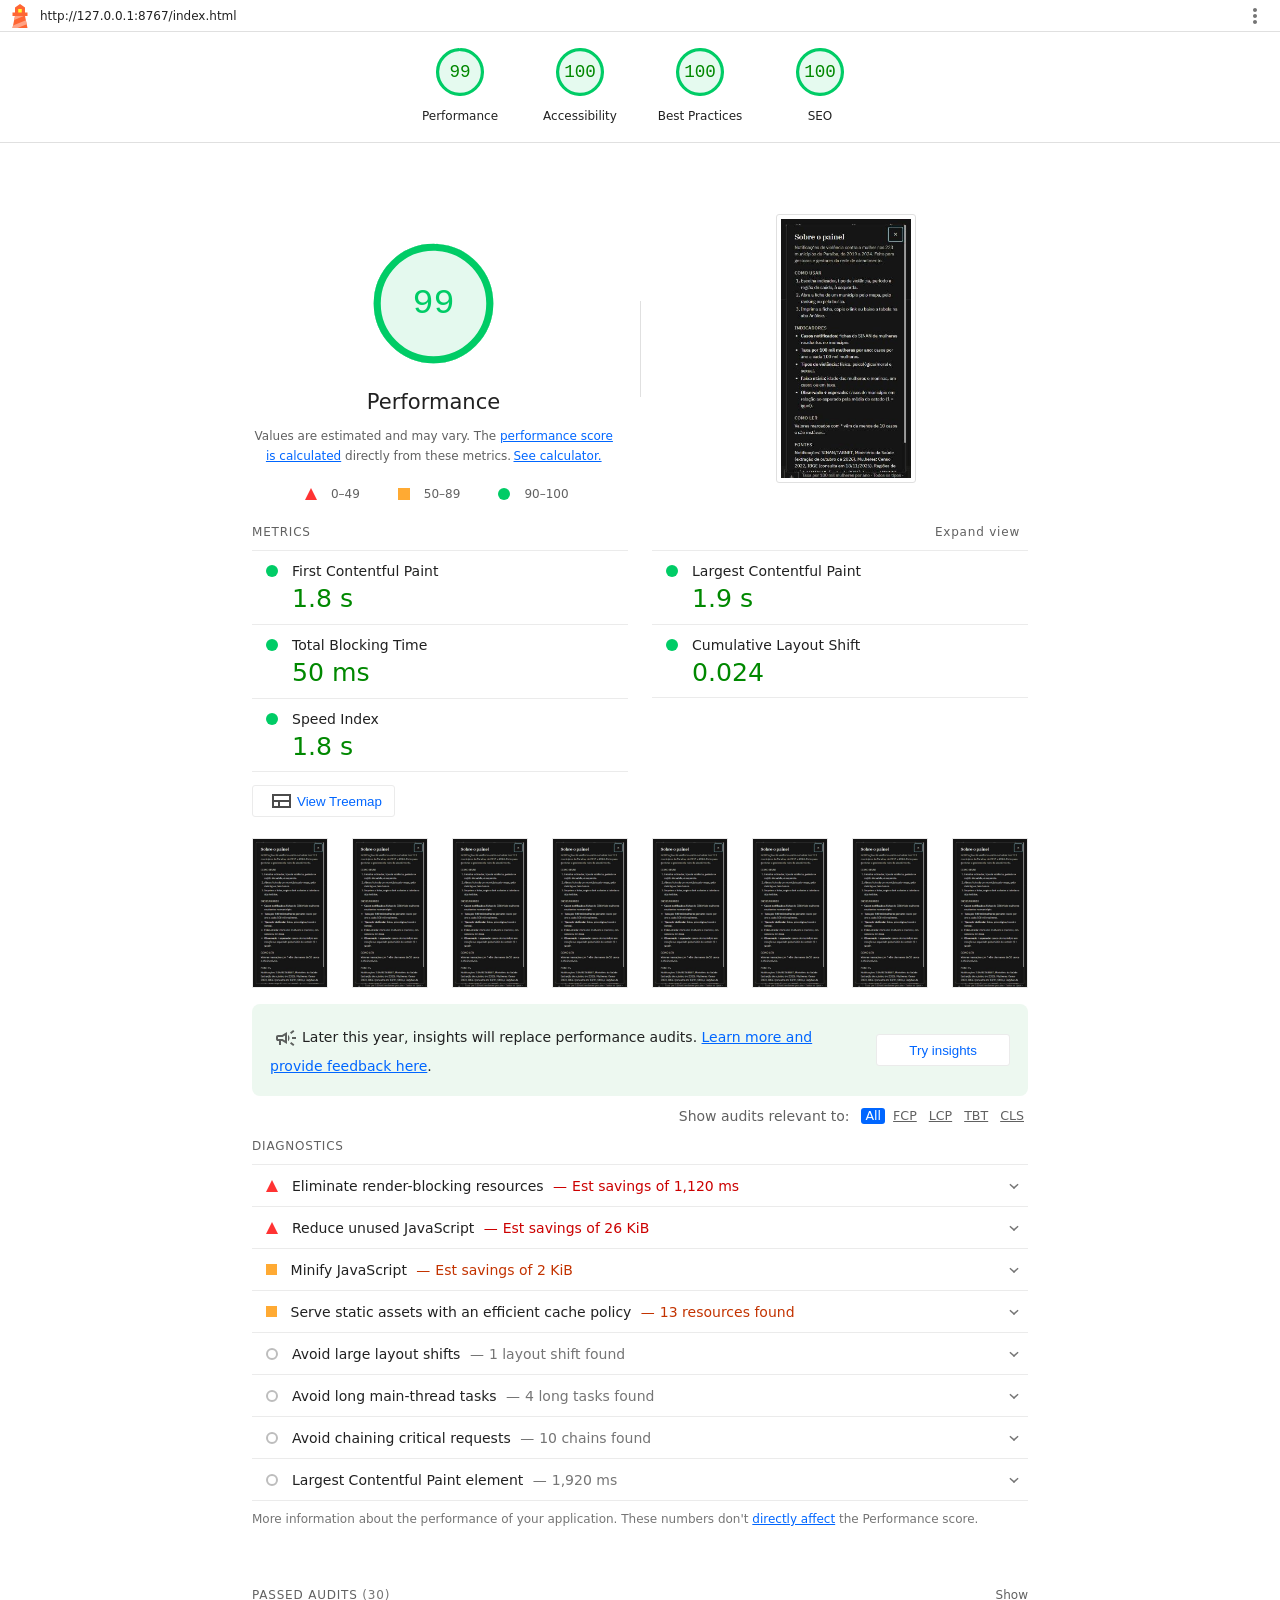
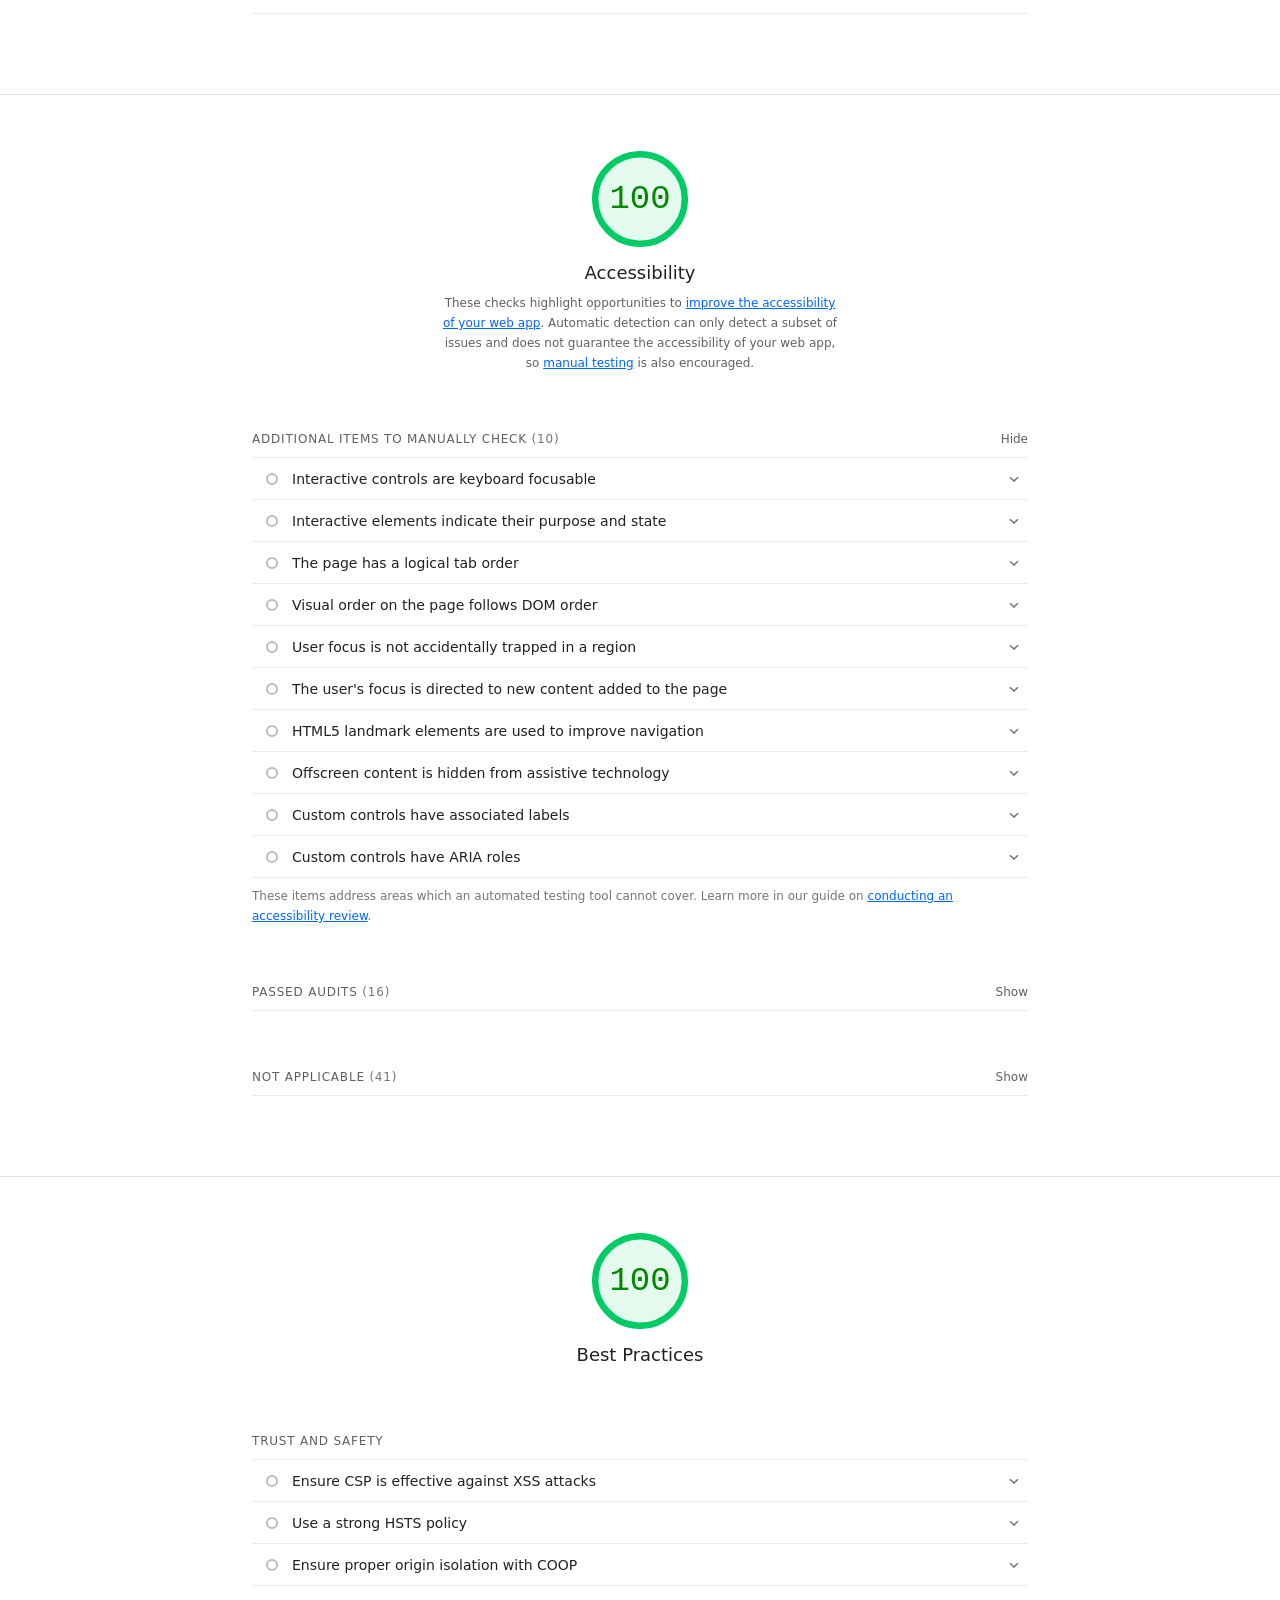
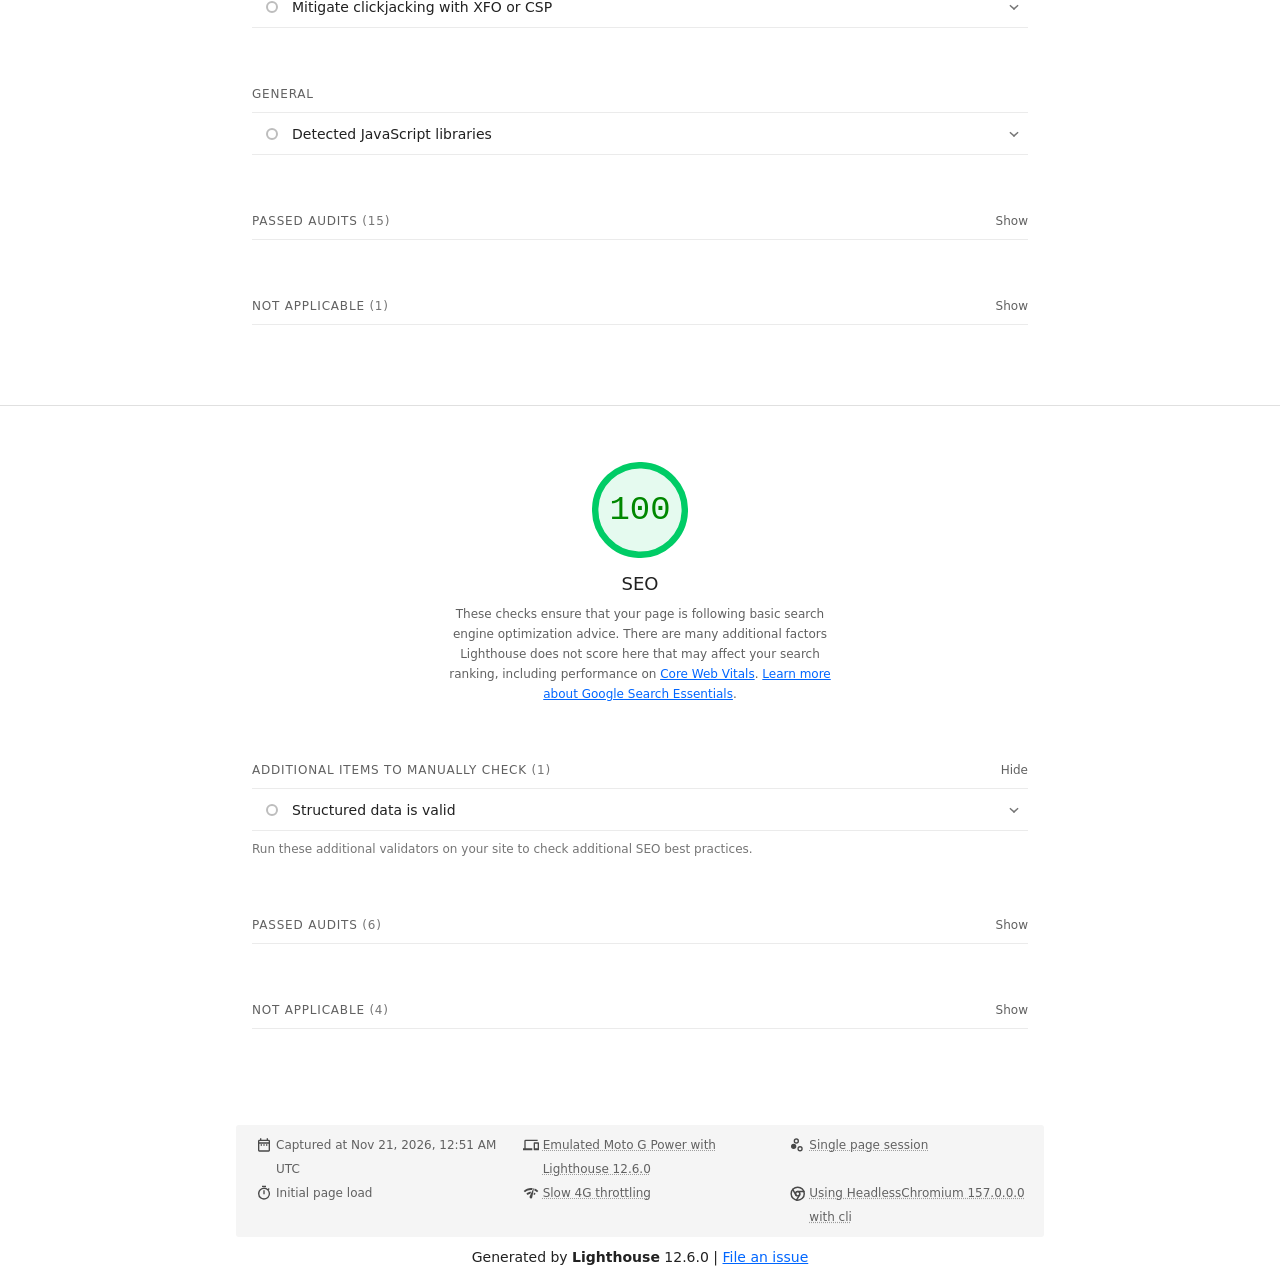
==== commit 8ce9cea7: "Qualidade: Lighthouse após o visual de relatório (celular 99, computador 100, acessibilidade 100) Co" ====
--- a/docs/lighthouse/lighthouse_celular.report.html
+++ b/docs/lighthouse/lighthouse_celular.report.html
@@ -17,7 +17,7 @@
 
   <div id="lh-log"></div>
 
-  <script>window.__LIGHTHOUSE_JSON__ = {"lighthouseVersion":"12.6.0","requestedUrl":"http://127.0.0.1:8766/index.html","mainDocumentUrl":"http://127.0.0.1:8766/index.html","finalDisplayedUrl":"http://127.0.0.1:8766/index.html","finalUrl":"http://127.0.0.1:8766/index.html","fetchTime":"2026-11-19T01:42:43.142Z","gatherMode":"navigation","runWarnings":[],"userAgent":"Mozilla/5.0 (Windows NT 10.0; Win64; x64) AppleWebKit/537.36 (KHTML, like Gecko) HeadlessChrome/157.0.0.0 Safari/537.36","environment":{"networkUserAgent":"Mozilla/5.0 (Linux; Android 11; moto g power (2022)) AppleWebKit/537.36 (KHTML, like Gecko) Chrome/119.0.0.0 Mobile Safari/537.36","hostUserAgent":"Mozilla/5.0 (Windows NT 10.0; Win64; x64) AppleWebKit/537.36 (KHTML, like Gecko) HeadlessChrome/157.0.0.0 Safari/537.36","benchmarkIndex":2734.5,"credits":{"axe-core":"4.14.1"}},"audits":{"is-on-https":{"id":"is-on-https","title":"Uses HTTPS","description":"All sites should be protected with HTTPS, even ones that don't handle sensitive data. This includes avoiding [mixed content](https://developers.google.com/web/fundamentals/security/prevent-mixed-content/what-is-mixed-content), where some resources are loaded over HTTP despite the initial request being served over HTTPS. HTTPS prevents intruders from tampering with or passively listening in on the communications between your app and your users, and is a prerequisite for HTTP/2 and many new web platform APIs. [Learn more about HTTPS](https://developer.chrome.com/docs/lighthouse/pwa/is-on-https/).","score":1,"scoreDisplayMode":"binary","details":{"type":"table","headings":[],"items":[]}},"redirects-http":{"id":"redirects-http","title":"Redirects HTTP traffic to HTTPS","description":"Make sure that you redirect all HTTP traffic to HTTPS in order to enable secure web features for all your users. [Learn more](https://developer.chrome.com/docs/lighthouse/pwa/redirects-http/).","score":null,"scoreDisplayMode":"notApplicable"},"viewport":{"id":"viewport","title":"Has a `\u003cmeta name=\"viewport\">` tag with `width` or `initial-scale`","description":"A `\u003cmeta name=\"viewport\">` not only optimizes your app for mobile screen sizes, but also prevents [a 300 millisecond delay to user input](https://developer.chrome.com/blog/300ms-tap-delay-gone-away/). [Learn more about using the viewport meta tag](https://developer.chrome.com/docs/lighthouse/pwa/viewport/).","score":1,"scoreDisplayMode":"metricSavings","warnings":[],"metricSavings":{"INP":0},"details":{"type":"debugdata","viewportContent":"width=device-width, initial-scale=1"},"guidanceLevel":3},"first-contentful-paint":{"id":"first-contentful-paint","title":"First Contentful Paint","description":"First Contentful Paint marks the time at which the first text or image is painted. [Learn more about the First Contentful Paint metric](https://developer.chrome.com/docs/lighthouse/performance/first-contentful-paint/).","score":0.92,"scoreDisplayMode":"numeric","numericValue":1704.7705999999998,"numericUnit":"millisecond","displayValue":"1.7 s","scoringOptions":{"p10":1800,"median":3000}},"largest-contentful-paint":{"id":"largest-contentful-paint","title":"Largest Contentful Paint","description":"Largest Contentful Paint marks the time at which the largest text or image is painted. [Learn more about the Largest Contentful Paint metric](https://developer.chrome.com/docs/lighthouse/performance/lighthouse-largest-contentful-paint/)","score":0.99,"scoreDisplayMode":"numeric","numericValue":1704.7705999999998,"numericUnit":"millisecond","displayValue":"1.7 s","scoringOptions":{"p10":2500,"median":4000}},"first-meaningful-paint":{"id":"first-meaningful-paint","title":"First Meaningful Paint","description":"First Meaningful Paint measures when the primary content of a page is visible. [Learn more about the First Meaningful Paint metric](https://developer.chrome.com/docs/lighthouse/performance/first-meaningful-paint/).","score":null,"scoreDisplayMode":"notApplicable"},"speed-index":{"id":"speed-index","title":"Speed Index","description":"Speed Index shows how quickly the contents of a page are visibly populated. [Learn more about the Speed Index metric](https://developer.chrome.com/docs/lighthouse/performance/speed-index/).","score":1,"scoreDisplayMode":"numeric","numericValue":1704.7705999999998,"numericUnit":"millisecond","displayValue":"1.7 s","scoringOptions":{"p10":3387,"median":5800}},"screenshot-thumbnails":{"id":"screenshot-thumbnails","title":"Screenshot Thumbnails","description":"This is what the load of your site looked like.","score":1,"scoreDisplayMode":"informative","details":{"type":"filmstrip","scale":3000,"items":[{"timing":375,"timestamp":527697035999,"data":"[data-uri]"},{"timing":750,"timestamp":527697410999,"data":"[data-uri]"},{"timing":1125,"timestamp":527697785999,"data":"[data-uri]"},{"timing":1500,"timestamp":527698160999,"data":"[data-uri]"},{"timing":1875,"timestamp":527698535999,"data":"[data-uri]"},{"timing":2250,"timestamp":527698910999,"data":"[data-uri]"},{"timing":2625,"timestamp":527699285999,"data":"[data-uri]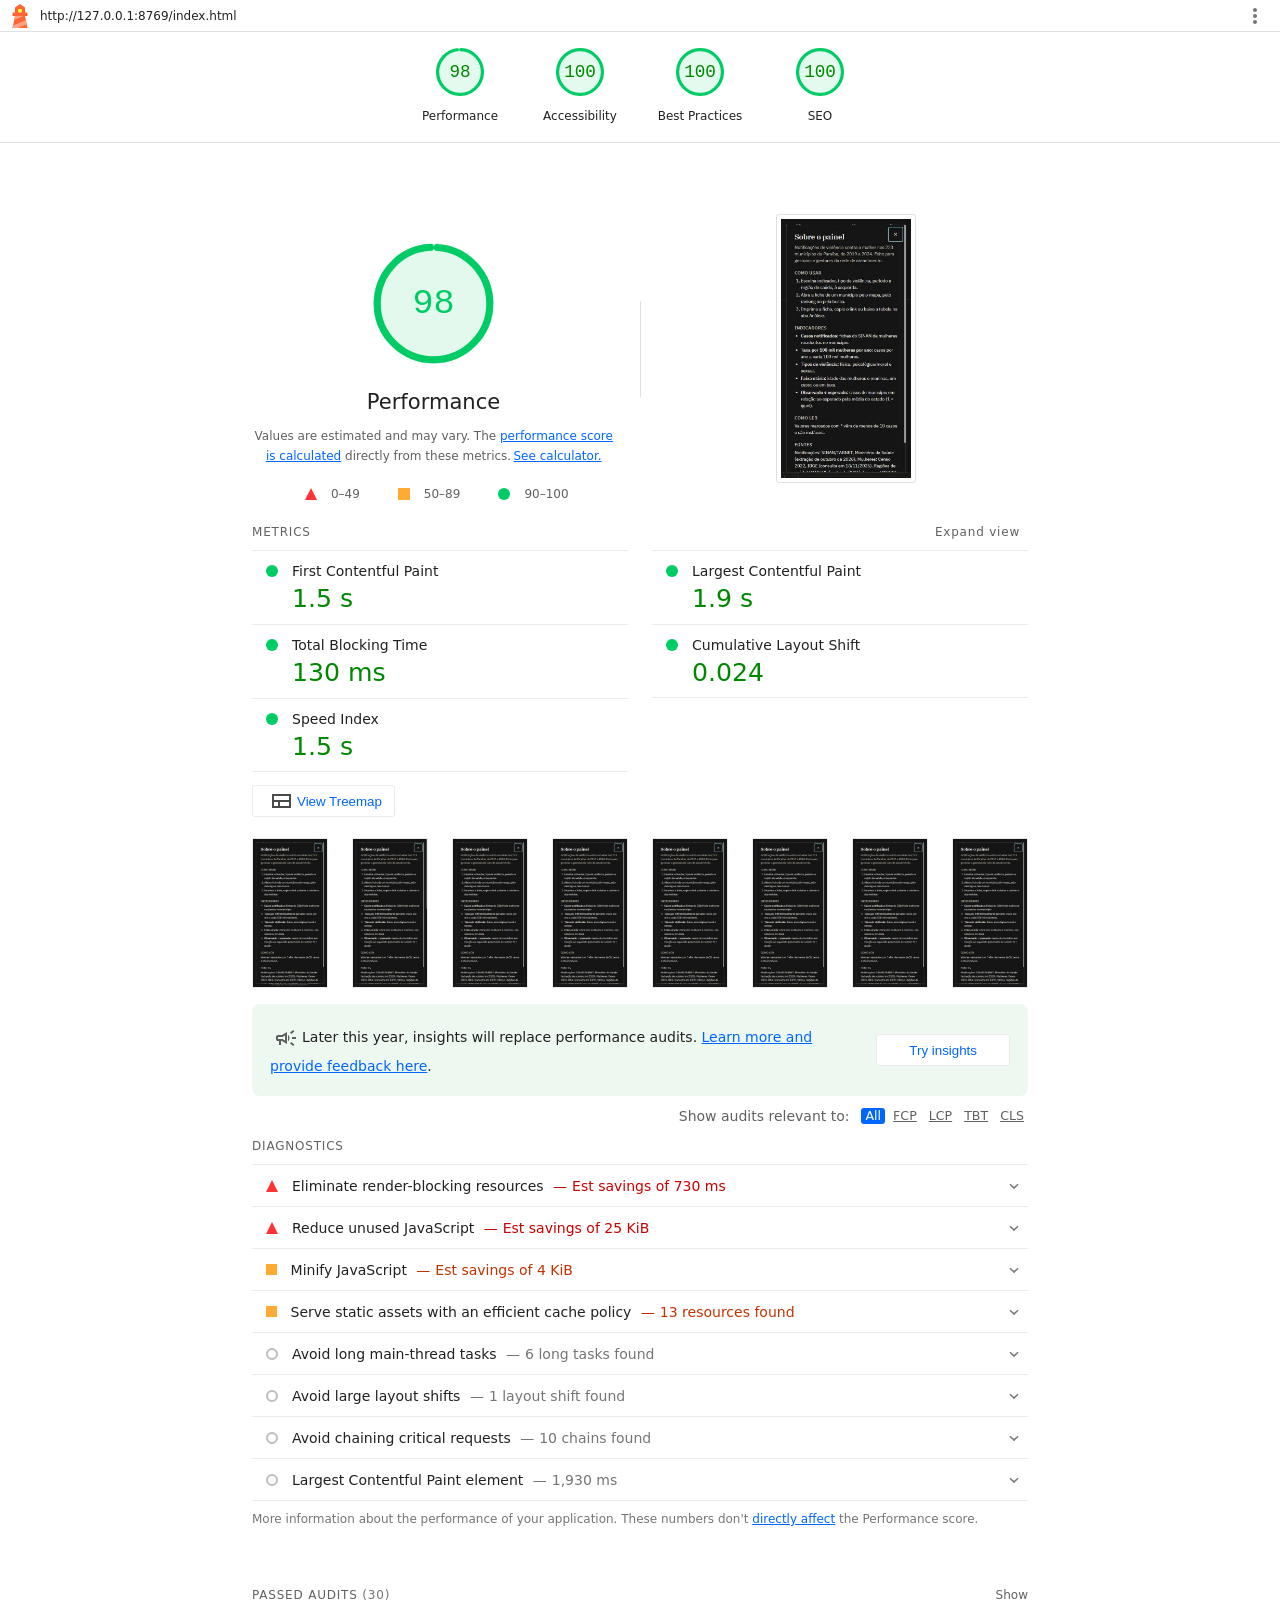
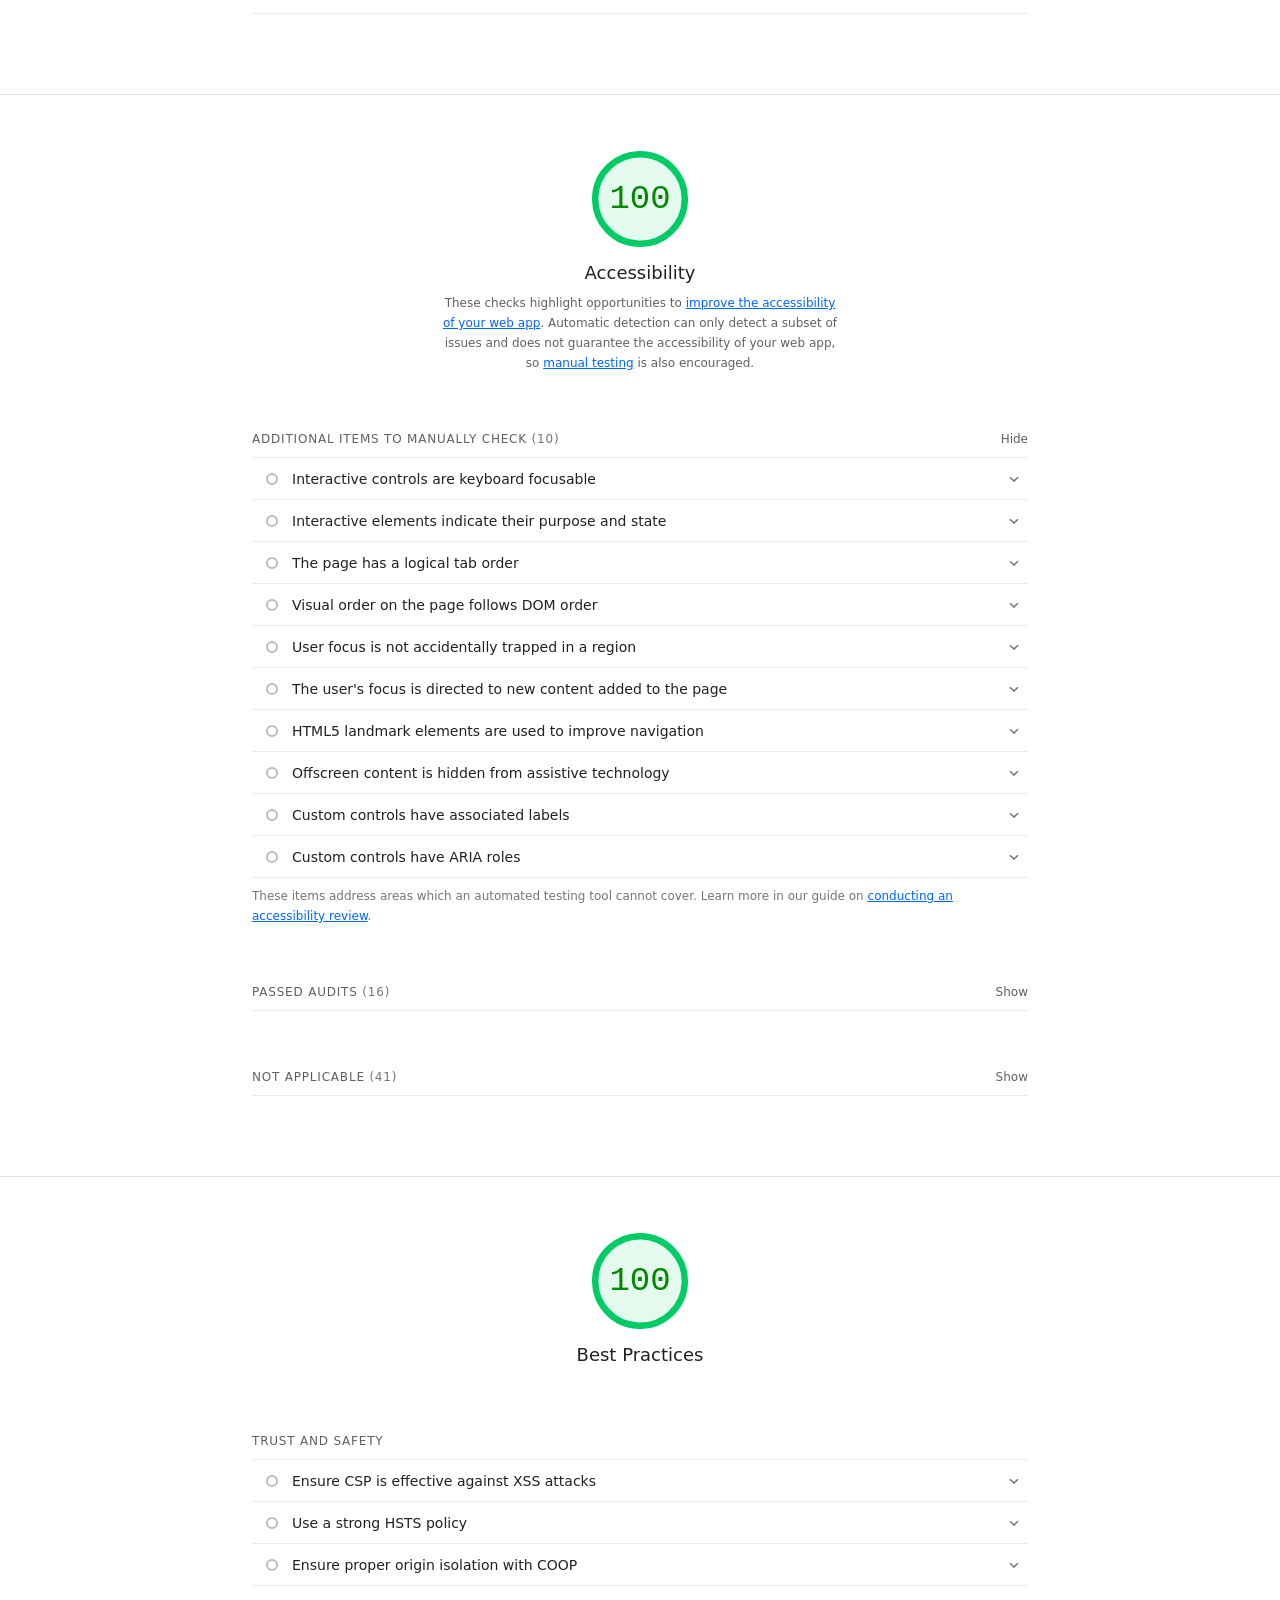
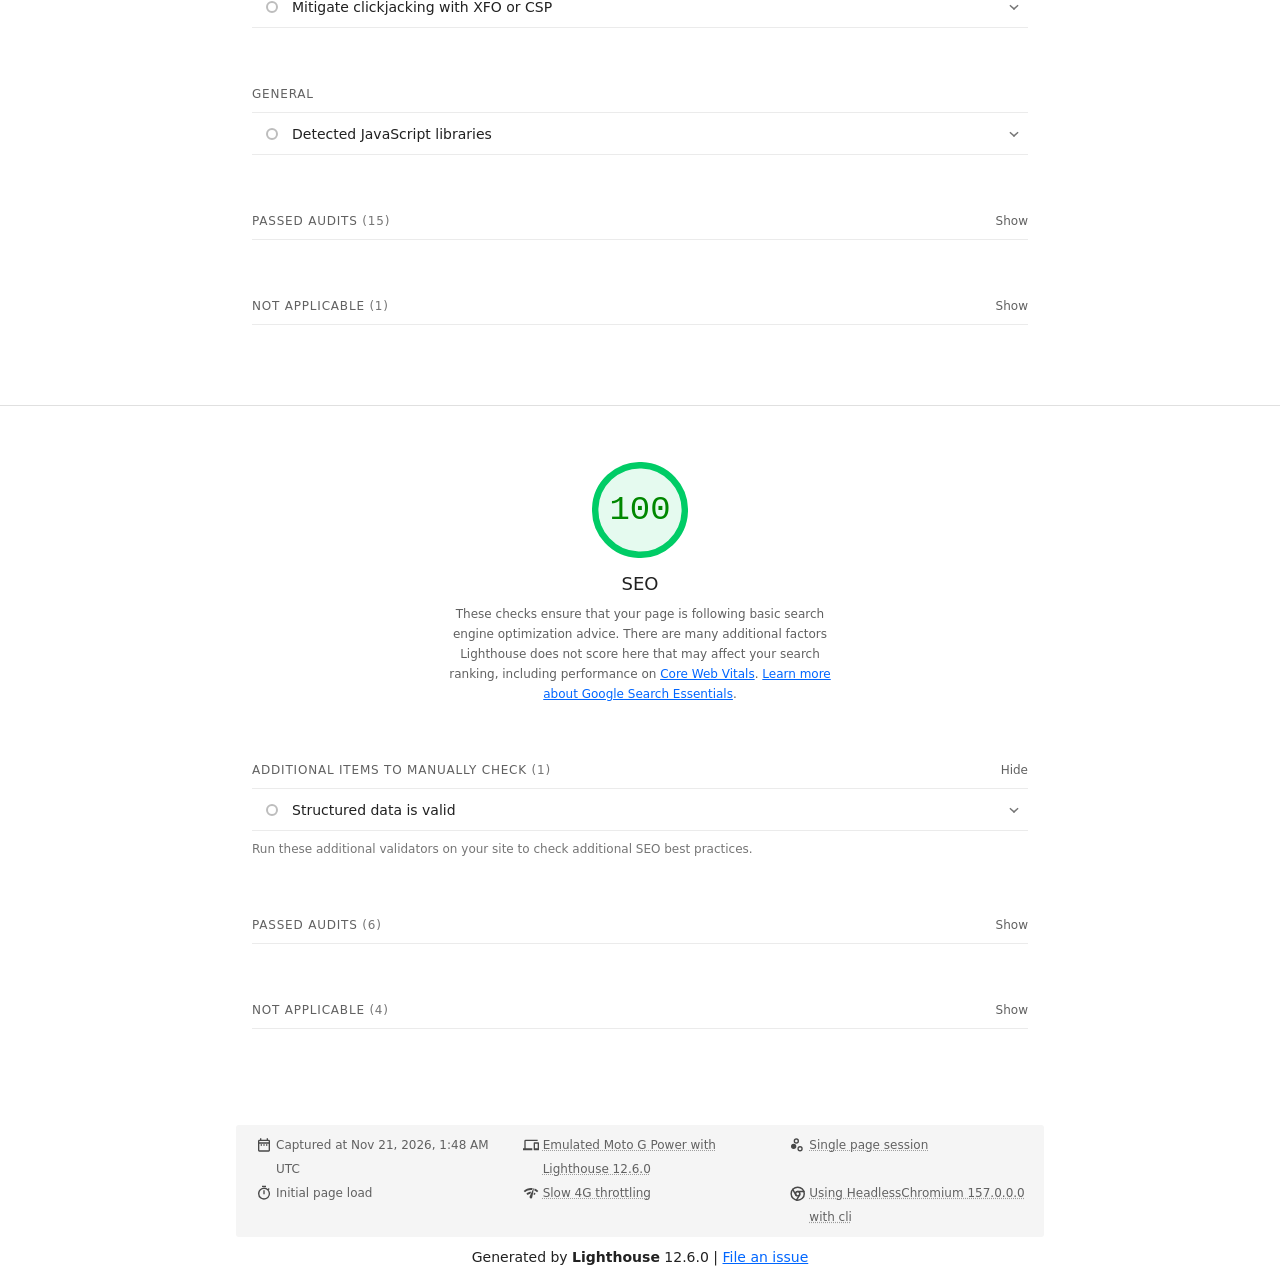
==== commit 37d9795e: "Qualidade: Lighthouse após as melhorias cartográficas (celular 98, computador 100) Co-Authored-By: C" ====
--- a/docs/lighthouse/lighthouse_celular.report.html
+++ b/docs/lighthouse/lighthouse_celular.report.html
@@ -17,7 +17,7 @@
 
   <div id="lh-log"></div>
 
-  <script>window.__LIGHTHOUSE_JSON__ = {"lighthouseVersion":"12.6.0","requestedUrl":"http://127.0.0.1:8767/index.html","mainDocumentUrl":"http://127.0.0.1:8767/index.html","finalDisplayedUrl":"http://127.0.0.1:8767/index.html","finalUrl":"http://127.0.0.1:8767/index.html","fetchTime":"2026-11-21T00:51:43.884Z","gatherMode":"navigation","runWarnings":[],"userAgent":"Mozilla/5.0 (Windows NT 10.0; Win64; x64) AppleWebKit/537.36 (KHTML, like Gecko) HeadlessChrome/157.0.0.0 Safari/537.36","environment":{"networkUserAgent":"Mozilla/5.0 (Linux; Android 11; moto g power (2022)) AppleWebKit/537.36 (KHTML, like Gecko) Chrome/119.0.0.0 Mobile Safari/537.36","hostUserAgent":"Mozilla/5.0 (Windows NT 10.0; Win64; x64) AppleWebKit/537.36 (KHTML, like Gecko) HeadlessChrome/157.0.0.0 Safari/537.36","benchmarkIndex":2155,"credits":{"axe-core":"4.14.1"}},"audits":{"is-on-https":{"id":"is-on-https","title":"Uses HTTPS","description":"All sites should be protected with HTTPS, even ones that don't handle sensitive data. This includes avoiding [mixed content](https://developers.google.com/web/fundamentals/security/prevent-mixed-content/what-is-mixed-content), where some resources are loaded over HTTP despite the initial request being served over HTTPS. HTTPS prevents intruders from tampering with or passively listening in on the communications between your app and your users, and is a prerequisite for HTTP/2 and many new web platform APIs. [Learn more about HTTPS](https://developer.chrome.com/docs/lighthouse/pwa/is-on-https/).","score":1,"scoreDisplayMode":"binary","details":{"type":"table","headings":[],"items":[]}},"redirects-http":{"id":"redirects-http","title":"Redirects HTTP traffic to HTTPS","description":"Make sure that you redirect all HTTP traffic to HTTPS in order to enable secure web features for all your users. [Learn more](https://developer.chrome.com/docs/lighthouse/pwa/redirects-http/).","score":null,"scoreDisplayMode":"notApplicable"},"viewport":{"id":"viewport","title":"Has a `\u003cmeta name=\"viewport\">` tag with `width` or `initial-scale`","description":"A `\u003cmeta name=\"viewport\">` not only optimizes your app for mobile screen sizes, but also prevents [a 300 millisecond delay to user input](https://developer.chrome.com/blog/300ms-tap-delay-gone-away/). [Learn more about using the viewport meta tag](https://developer.chrome.com/docs/lighthouse/pwa/viewport/).","score":1,"scoreDisplayMode":"metricSavings","warnings":[],"metricSavings":{"INP":0},"details":{"type":"debugdata","viewportContent":"width=device-width, initial-scale=1"},"guidanceLevel":3},"first-contentful-paint":{"id":"first-contentful-paint","title":"First Contentful Paint","description":"First Contentful Paint marks the time at which the first text or image is painted. [Learn more about the First Contentful Paint metric](https://developer.chrome.com/docs/lighthouse/performance/first-contentful-paint/).","score":0.9,"scoreDisplayMode":"numeric","numericValue":1770.8167,"numericUnit":"millisecond","displayValue":"1.8 s","scoringOptions":{"p10":1800,"median":3000}},"largest-contentful-paint":{"id":"largest-contentful-paint","title":"Largest Contentful Paint","description":"Largest Contentful Paint marks the time at which the largest text or image is painted. [Learn more about the Largest Contentful Paint metric](https://developer.chrome.com/docs/lighthouse/performance/lighthouse-largest-contentful-paint/)","score":0.98,"scoreDisplayMode":"numeric","numericValue":1920.8167,"numericUnit":"millisecond","displayValue":"1.9 s","scoringOptions":{"p10":2500,"median":4000}},"first-meaningful-paint":{"id":"first-meaningful-paint","title":"First Meaningful Paint","description":"First Meaningful Paint measures when the primary content of a page is visible. [Learn more about the First Meaningful Paint metric](https://developer.chrome.com/docs/lighthouse/performance/first-meaningful-paint/).","score":null,"scoreDisplayMode":"notApplicable"},"speed-index":{"id":"speed-index","title":"Speed Index","description":"Speed Index shows how quickly the contents of a page are visibly populated. [Learn more about the Speed Index metric](https://developer.chrome.com/docs/lighthouse/performance/speed-index/).","score":1,"scoreDisplayMode":"numeric","numericValue":1770.8167,"numericUnit":"millisecond","displayValue":"1.8 s","scoringOptions":{"p10":3387,"median":5800}},"screenshot-thumbnails":{"id":"screenshot-thumbnails","title":"Screenshot Thumbnails","description":"This is what the load of your site looked like.","score":1,"scoreDisplayMode":"informative","details":{"type":"filmstrip","scale":3000,"items":[{"timing":375,"timestamp":8029632088,"data":"[data-uri]"},{"timing":750,"timestamp":8030007088,"data":"[data-uri]"},{"timing":1125,"timestamp":8030382088,"data":"[data-uri]"},{"timing":1500,"timestamp":8030757088,"data":"[data-uri]"},{"timing":1875,"timestamp":8031132088,"data":"[data-uri]"},{"timing":2250,"timestamp":8031507088,"data":"[data-uri]"},{"timing":2625,"timestamp":8031882088,"data":"[data-uri]"},{"timing":3000,"timestamp":8032257088,"data":"[data-uri]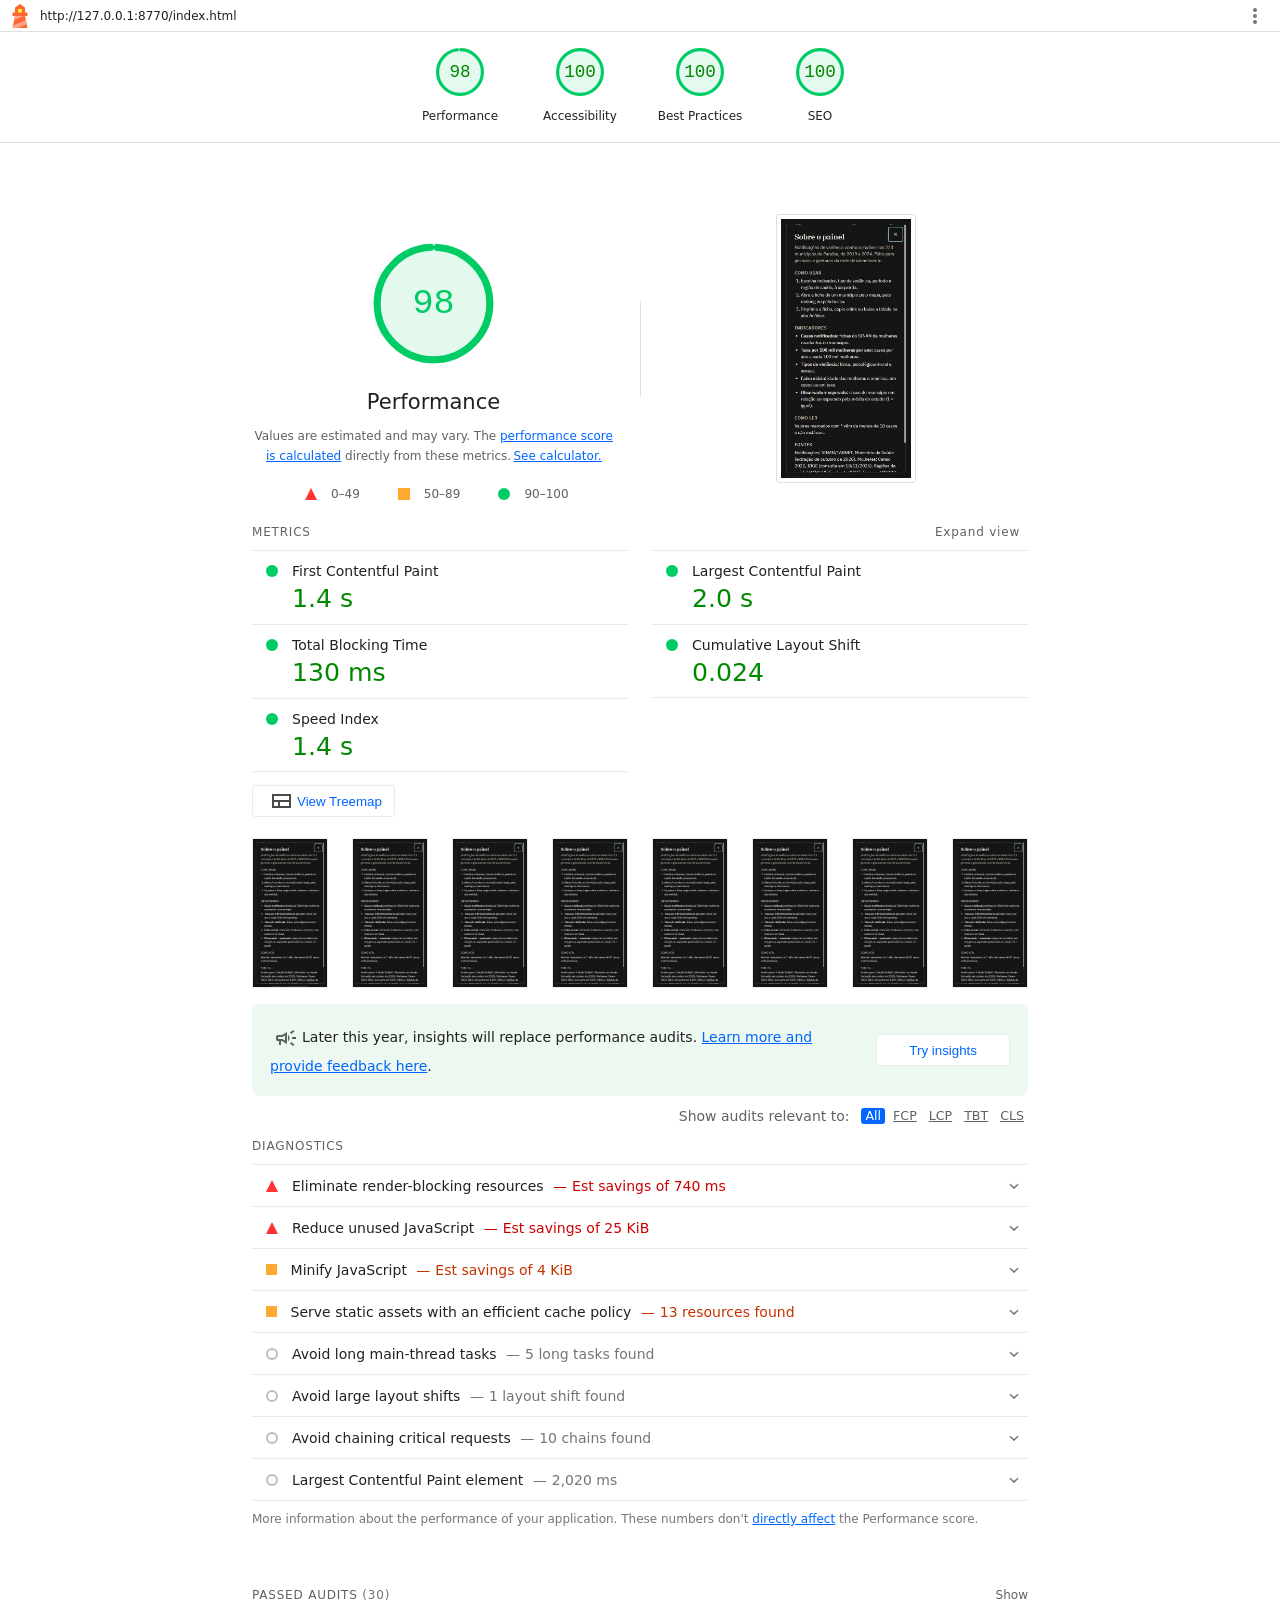
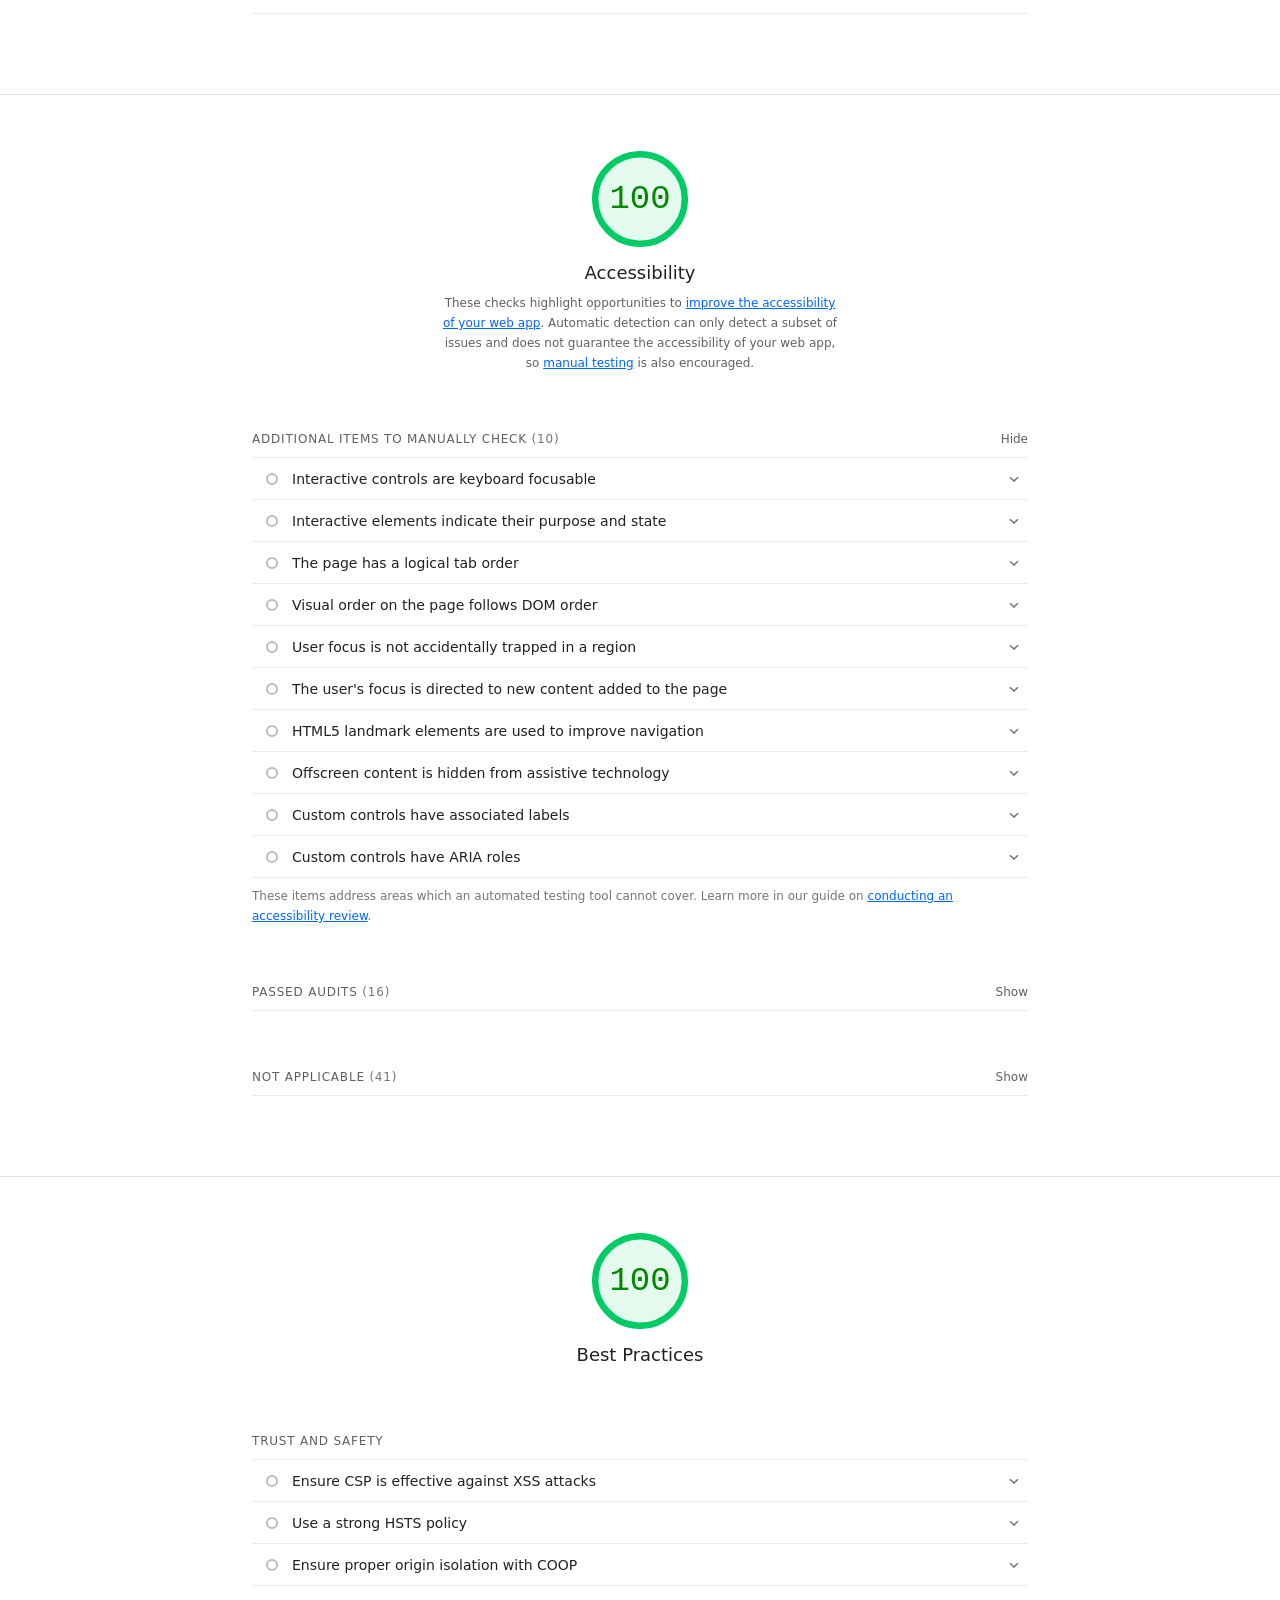
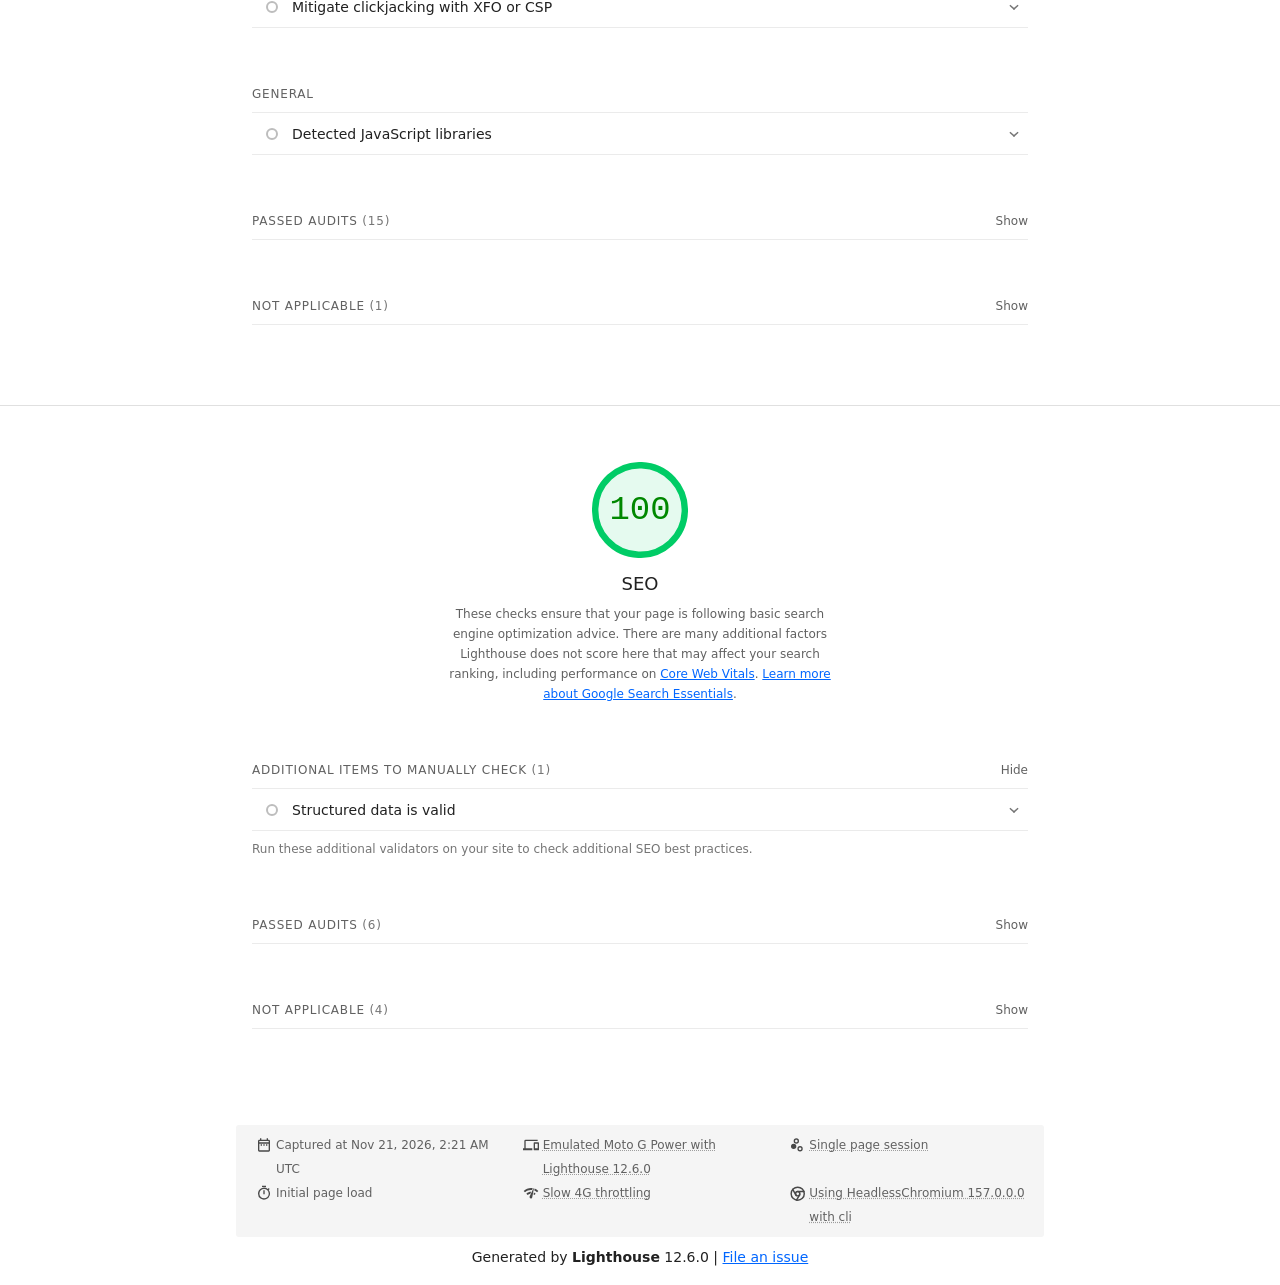
==== commit 62d3858f: "Lighthouse após a revisão visual: celular 98, computador 100, acessibilidade 100 Co-Authored-By: Cla" ====
--- a/docs/lighthouse/lighthouse_celular.report.html
+++ b/docs/lighthouse/lighthouse_celular.report.html
@@ -17,7 +17,7 @@
 
   <div id="lh-log"></div>
 
-  <script>window.__LIGHTHOUSE_JSON__ = {"lighthouseVersion":"12.6.0","requestedUrl":"http://127.0.0.1:8769/index.html","mainDocumentUrl":"http://127.0.0.1:8769/index.html","finalDisplayedUrl":"http://127.0.0.1:8769/index.html","finalUrl":"http://127.0.0.1:8769/index.html","fetchTime":"2026-11-21T01:48:37.311Z","gatherMode":"navigation","runWarnings":[],"userAgent":"Mozilla/5.0 (Windows NT 10.0; Win64; x64) AppleWebKit/537.36 (KHTML, like Gecko) HeadlessChrome/157.0.0.0 Safari/537.36","environment":{"networkUserAgent":"Mozilla/5.0 (Linux; Android 11; moto g power (2022)) AppleWebKit/537.36 (KHTML, like Gecko) Chrome/119.0.0.0 Mobile Safari/537.36","hostUserAgent":"Mozilla/5.0 (Windows NT 10.0; Win64; x64) AppleWebKit/537.36 (KHTML, like Gecko) HeadlessChrome/157.0.0.0 Safari/537.36","benchmarkIndex":2336.5,"credits":{"axe-core":"4.14.1"}},"audits":{"is-on-https":{"id":"is-on-https","title":"Uses HTTPS","description":"All sites should be protected with HTTPS, even ones that don't handle sensitive data. This includes avoiding [mixed content](https://developers.google.com/web/fundamentals/security/prevent-mixed-content/what-is-mixed-content), where some resources are loaded over HTTP despite the initial request being served over HTTPS. HTTPS prevents intruders from tampering with or passively listening in on the communications between your app and your users, and is a prerequisite for HTTP/2 and many new web platform APIs. [Learn more about HTTPS](https://developer.chrome.com/docs/lighthouse/pwa/is-on-https/).","score":1,"scoreDisplayMode":"binary","details":{"type":"table","headings":[],"items":[]}},"redirects-http":{"id":"redirects-http","title":"Redirects HTTP traffic to HTTPS","description":"Make sure that you redirect all HTTP traffic to HTTPS in order to enable secure web features for all your users. [Learn more](https://developer.chrome.com/docs/lighthouse/pwa/redirects-http/).","score":null,"scoreDisplayMode":"notApplicable"},"viewport":{"id":"viewport","title":"Has a `\u003cmeta name=\"viewport\">` tag with `width` or `initial-scale`","description":"A `\u003cmeta name=\"viewport\">` not only optimizes your app for mobile screen sizes, but also prevents [a 300 millisecond delay to user input](https://developer.chrome.com/blog/300ms-tap-delay-gone-away/). [Learn more about using the viewport meta tag](https://developer.chrome.com/docs/lighthouse/pwa/viewport/).","score":1,"scoreDisplayMode":"metricSavings","warnings":[],"metricSavings":{"INP":0},"details":{"type":"debugdata","viewportContent":"width=device-width, initial-scale=1"},"guidanceLevel":3},"first-contentful-paint":{"id":"first-contentful-paint","title":"First Contentful Paint","description":"First Contentful Paint marks the time at which the first text or image is painted. [Learn more about the First Contentful Paint metric](https://developer.chrome.com/docs/lighthouse/performance/first-contentful-paint/).","score":0.96,"scoreDisplayMode":"numeric","numericValue":1477.4793,"numericUnit":"millisecond","displayValue":"1.5 s","scoringOptions":{"p10":1800,"median":3000}},"largest-contentful-paint":{"id":"largest-contentful-paint","title":"Largest Contentful Paint","description":"Largest Contentful Paint marks the time at which the largest text or image is painted. [Learn more about the Largest Contentful Paint metric](https://developer.chrome.com/docs/lighthouse/performance/lighthouse-largest-contentful-paint/)","score":0.98,"scoreDisplayMode":"numeric","numericValue":1927.4793,"numericUnit":"millisecond","displayValue":"1.9 s","scoringOptions":{"p10":2500,"median":4000}},"first-meaningful-paint":{"id":"first-meaningful-paint","title":"First Meaningful Paint","description":"First Meaningful Paint measures when the primary content of a page is visible. [Learn more about the First Meaningful Paint metric](https://developer.chrome.com/docs/lighthouse/performance/first-meaningful-paint/).","score":null,"scoreDisplayMode":"notApplicable"},"speed-index":{"id":"speed-index","title":"Speed Index","description":"Speed Index shows how quickly the contents of a page are visibly populated. [Learn more about the Speed Index metric](https://developer.chrome.com/docs/lighthouse/performance/speed-index/).","score":1,"scoreDisplayMode":"numeric","numericValue":1477.4793,"numericUnit":"millisecond","displayValue":"1.5 s","scoringOptions":{"p10":3387,"median":5800}},"screenshot-thumbnails":{"id":"screenshot-thumbnails","title":"Screenshot Thumbnails","description":"This is what the load of your site looked like.","score":1,"scoreDisplayMode":"informative","details":{"type":"filmstrip","scale":3000,"items":[{"timing":375,"timestamp":11443083192,"data":"[data-uri]"},{"timing":750,"timestamp":11443458192,"data":"[data-uri]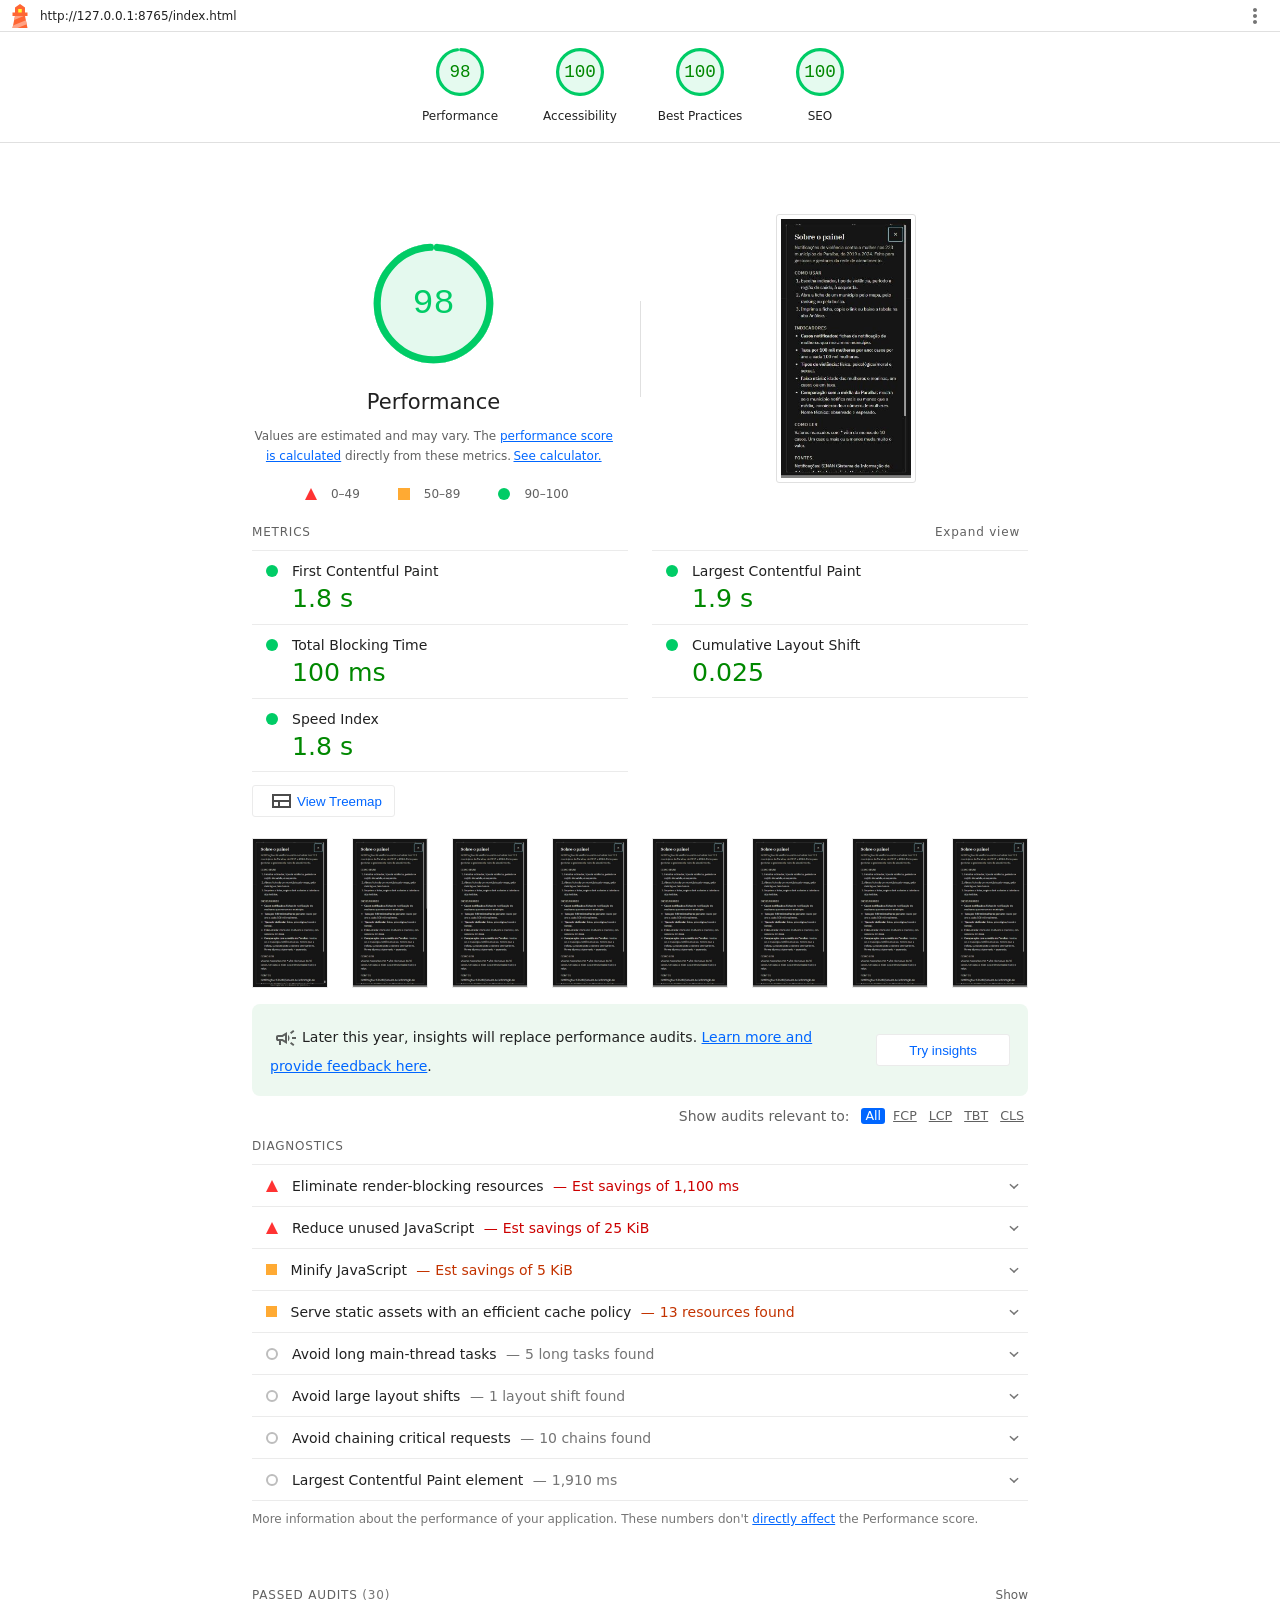
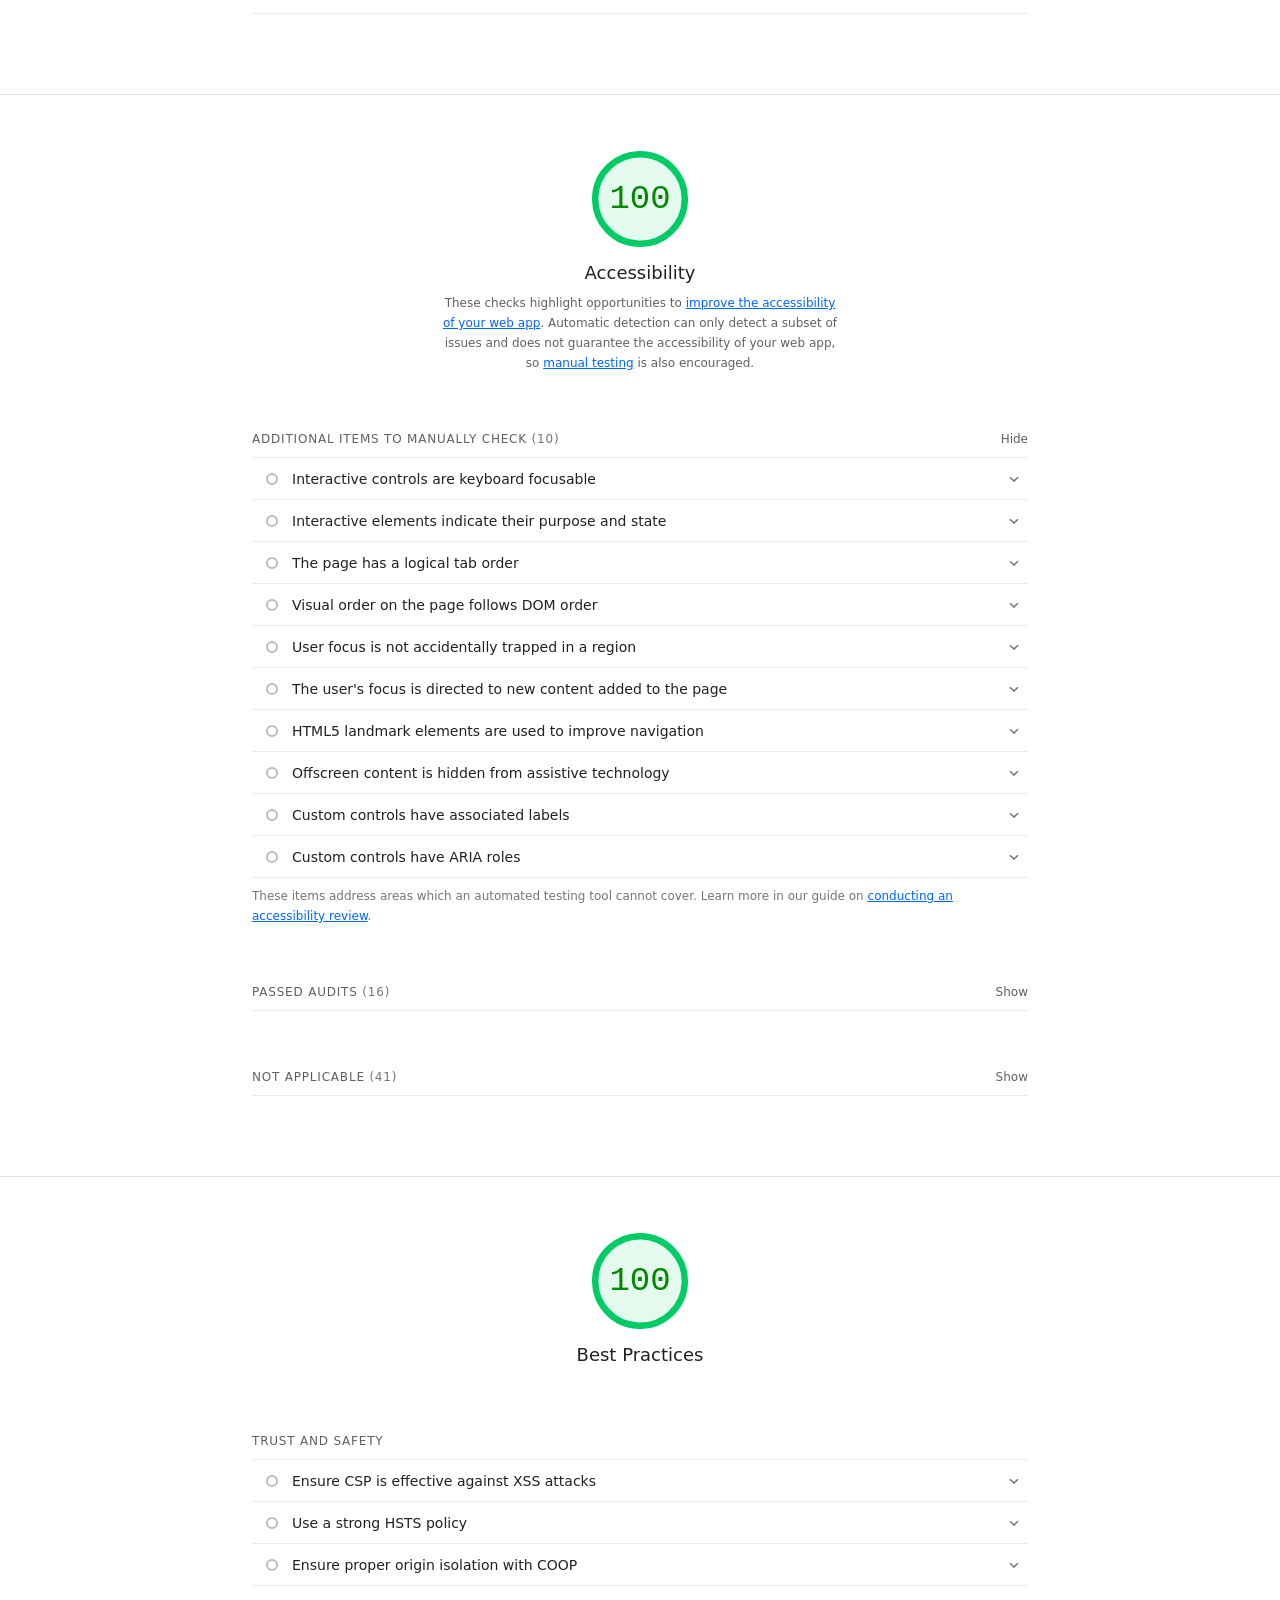
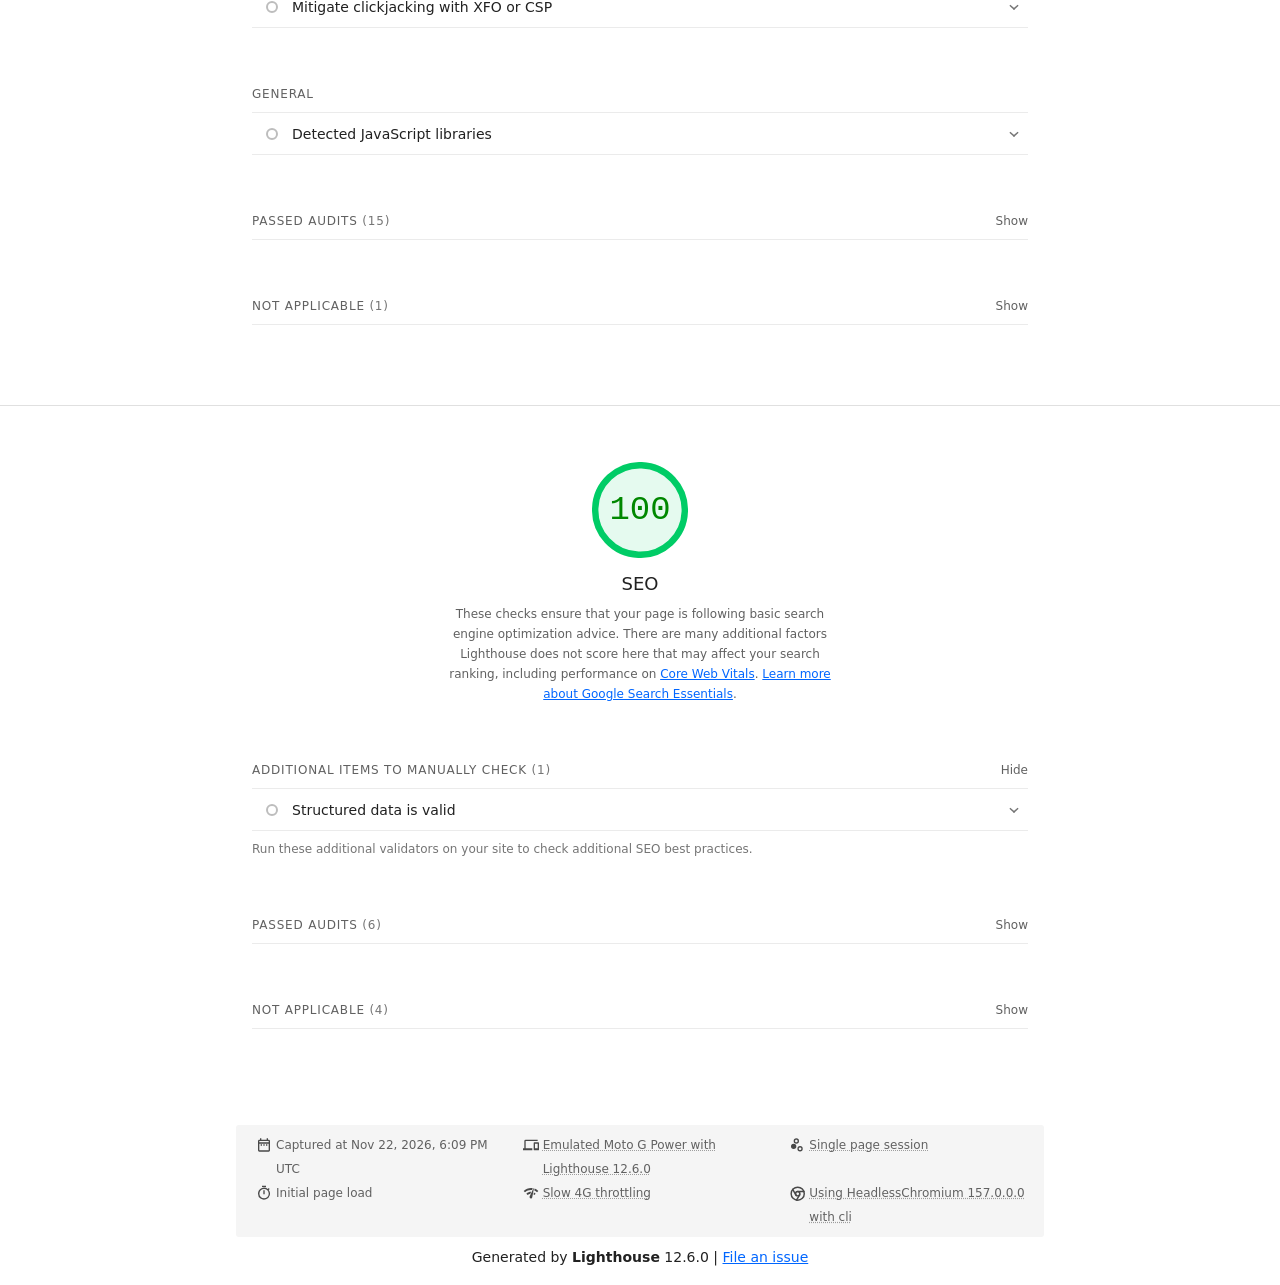
